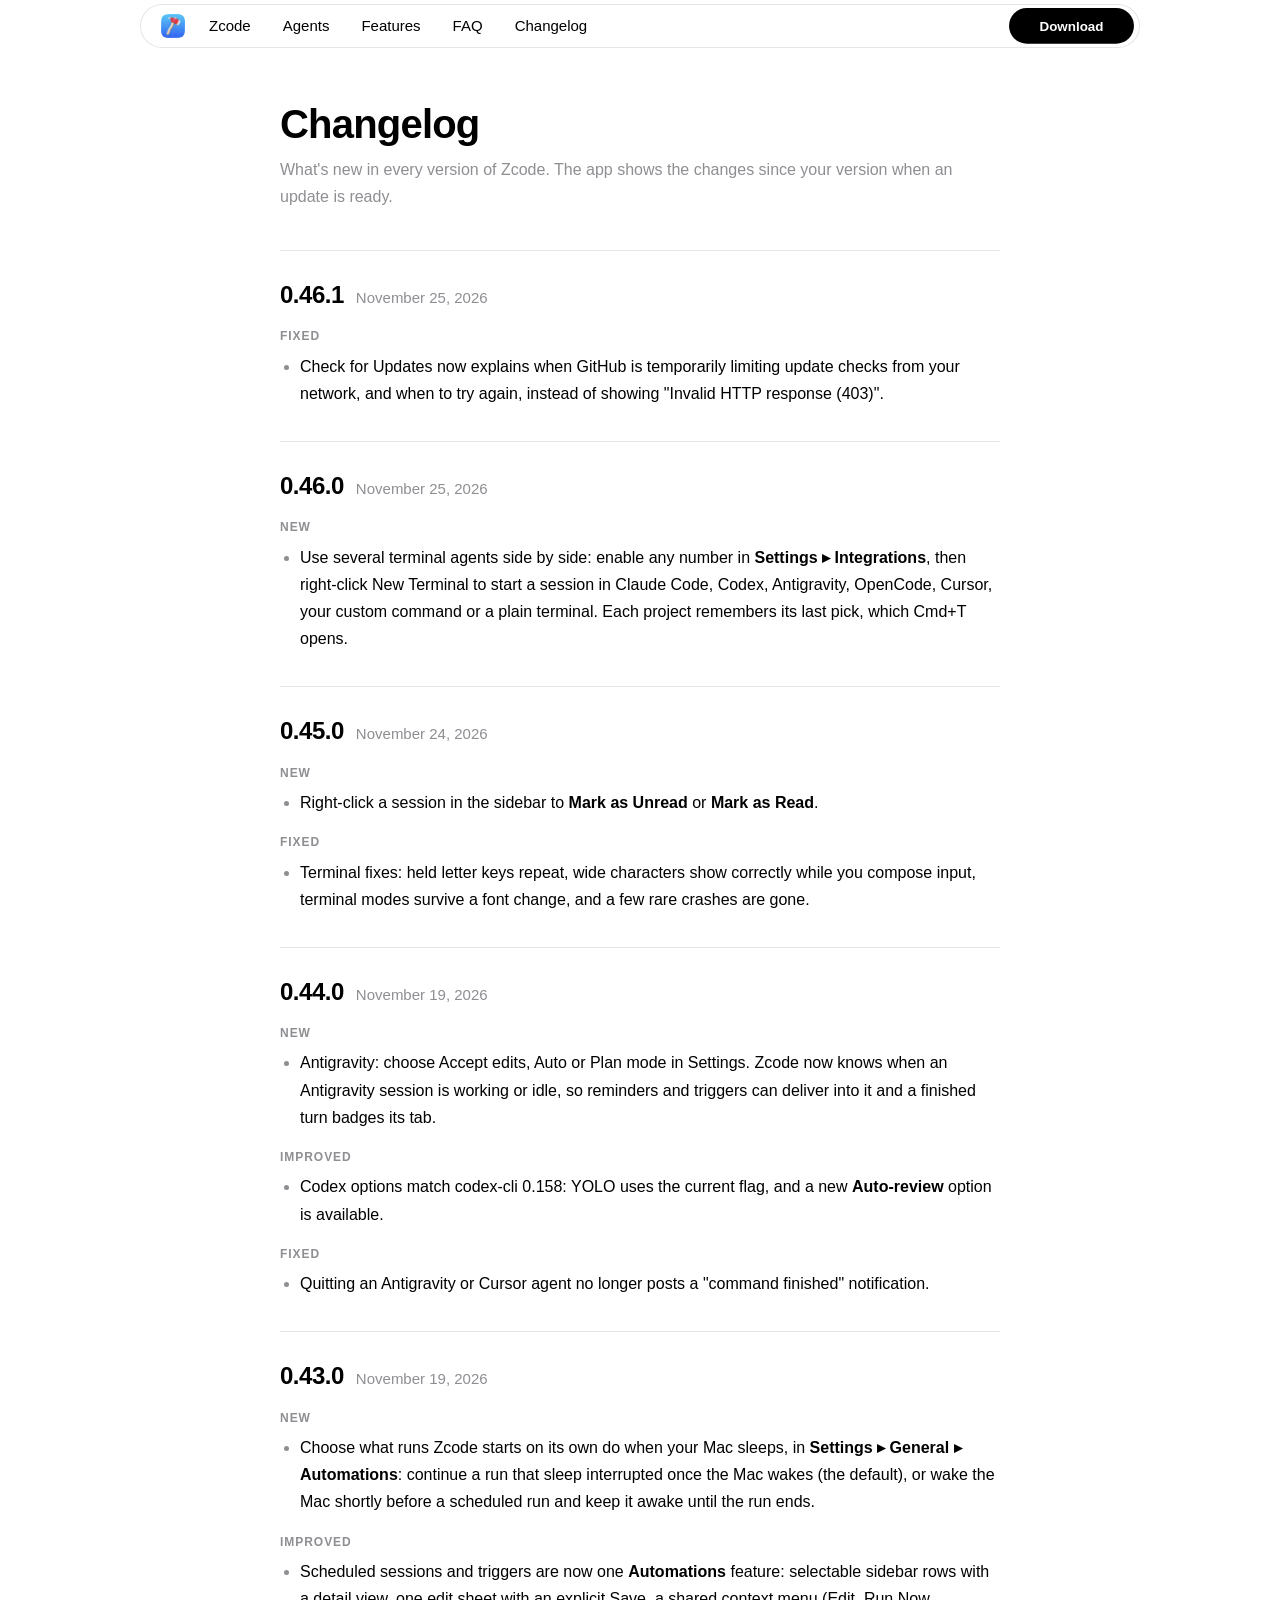
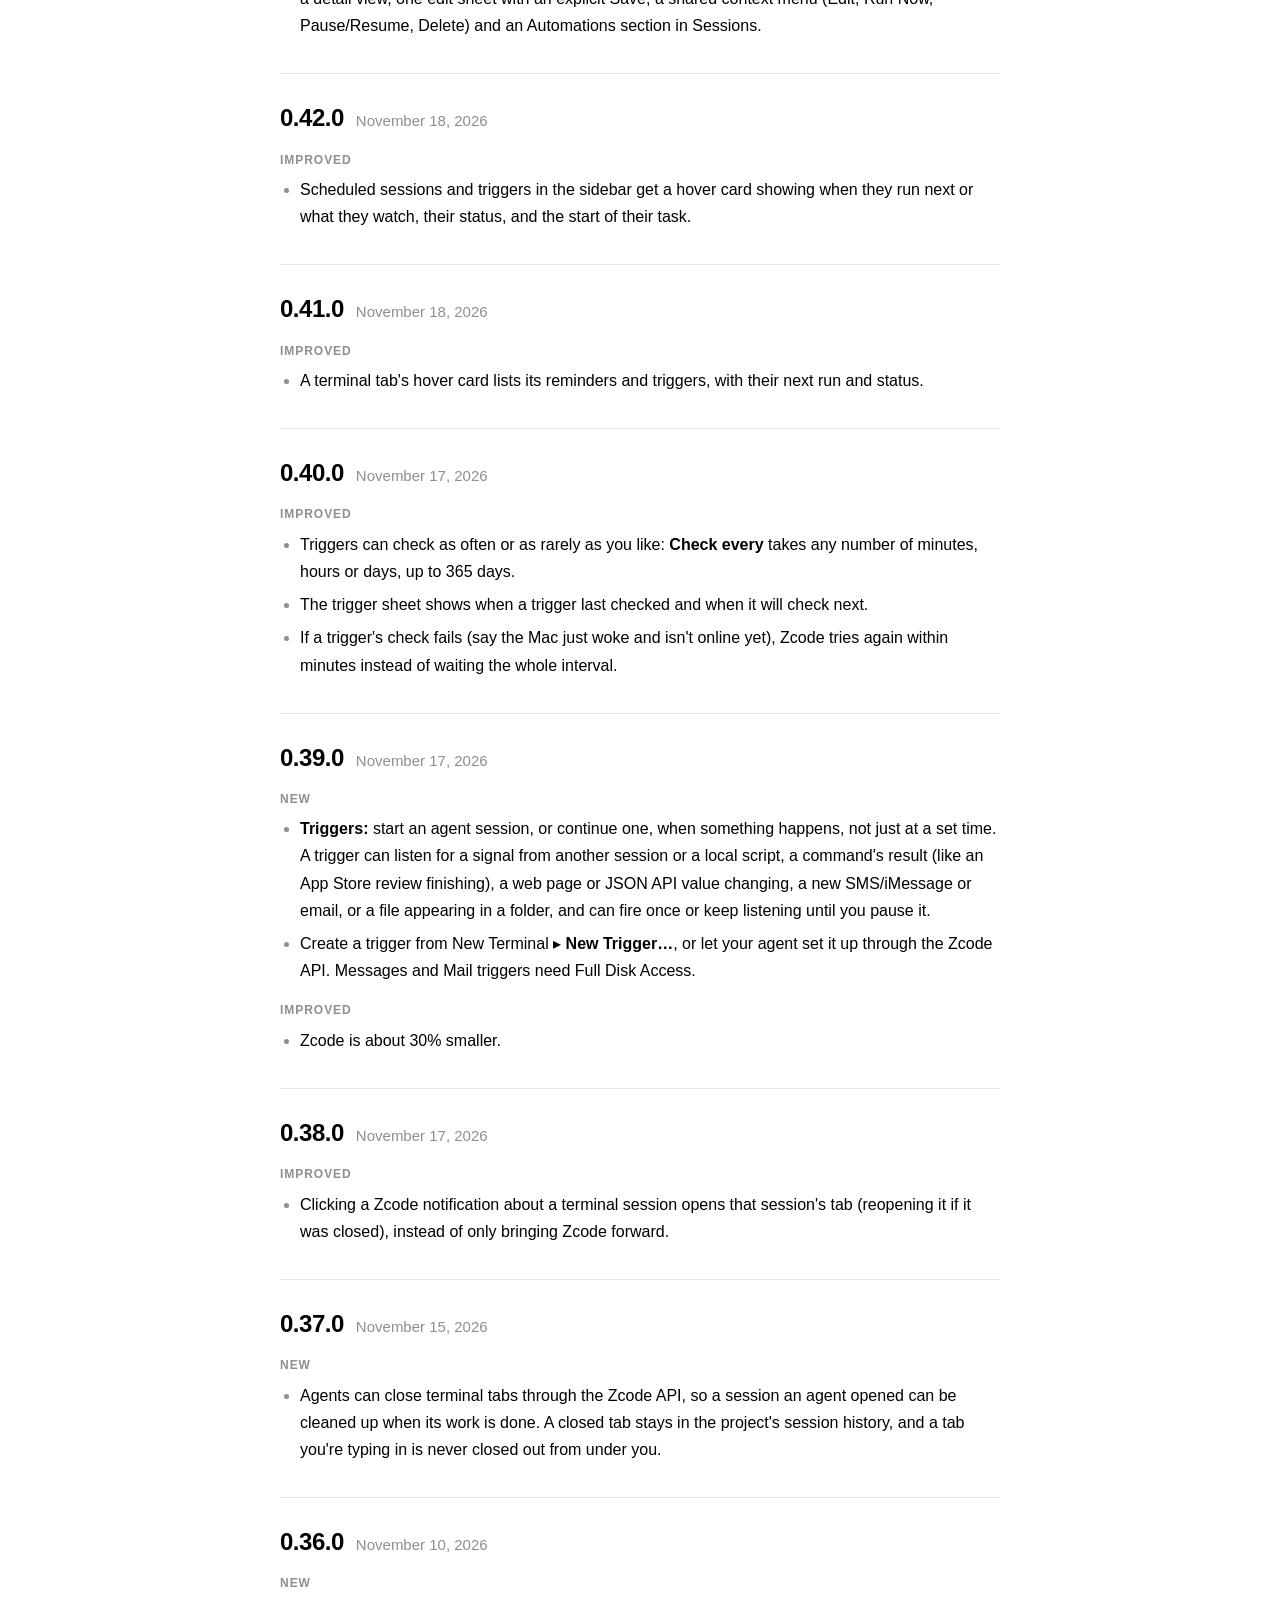
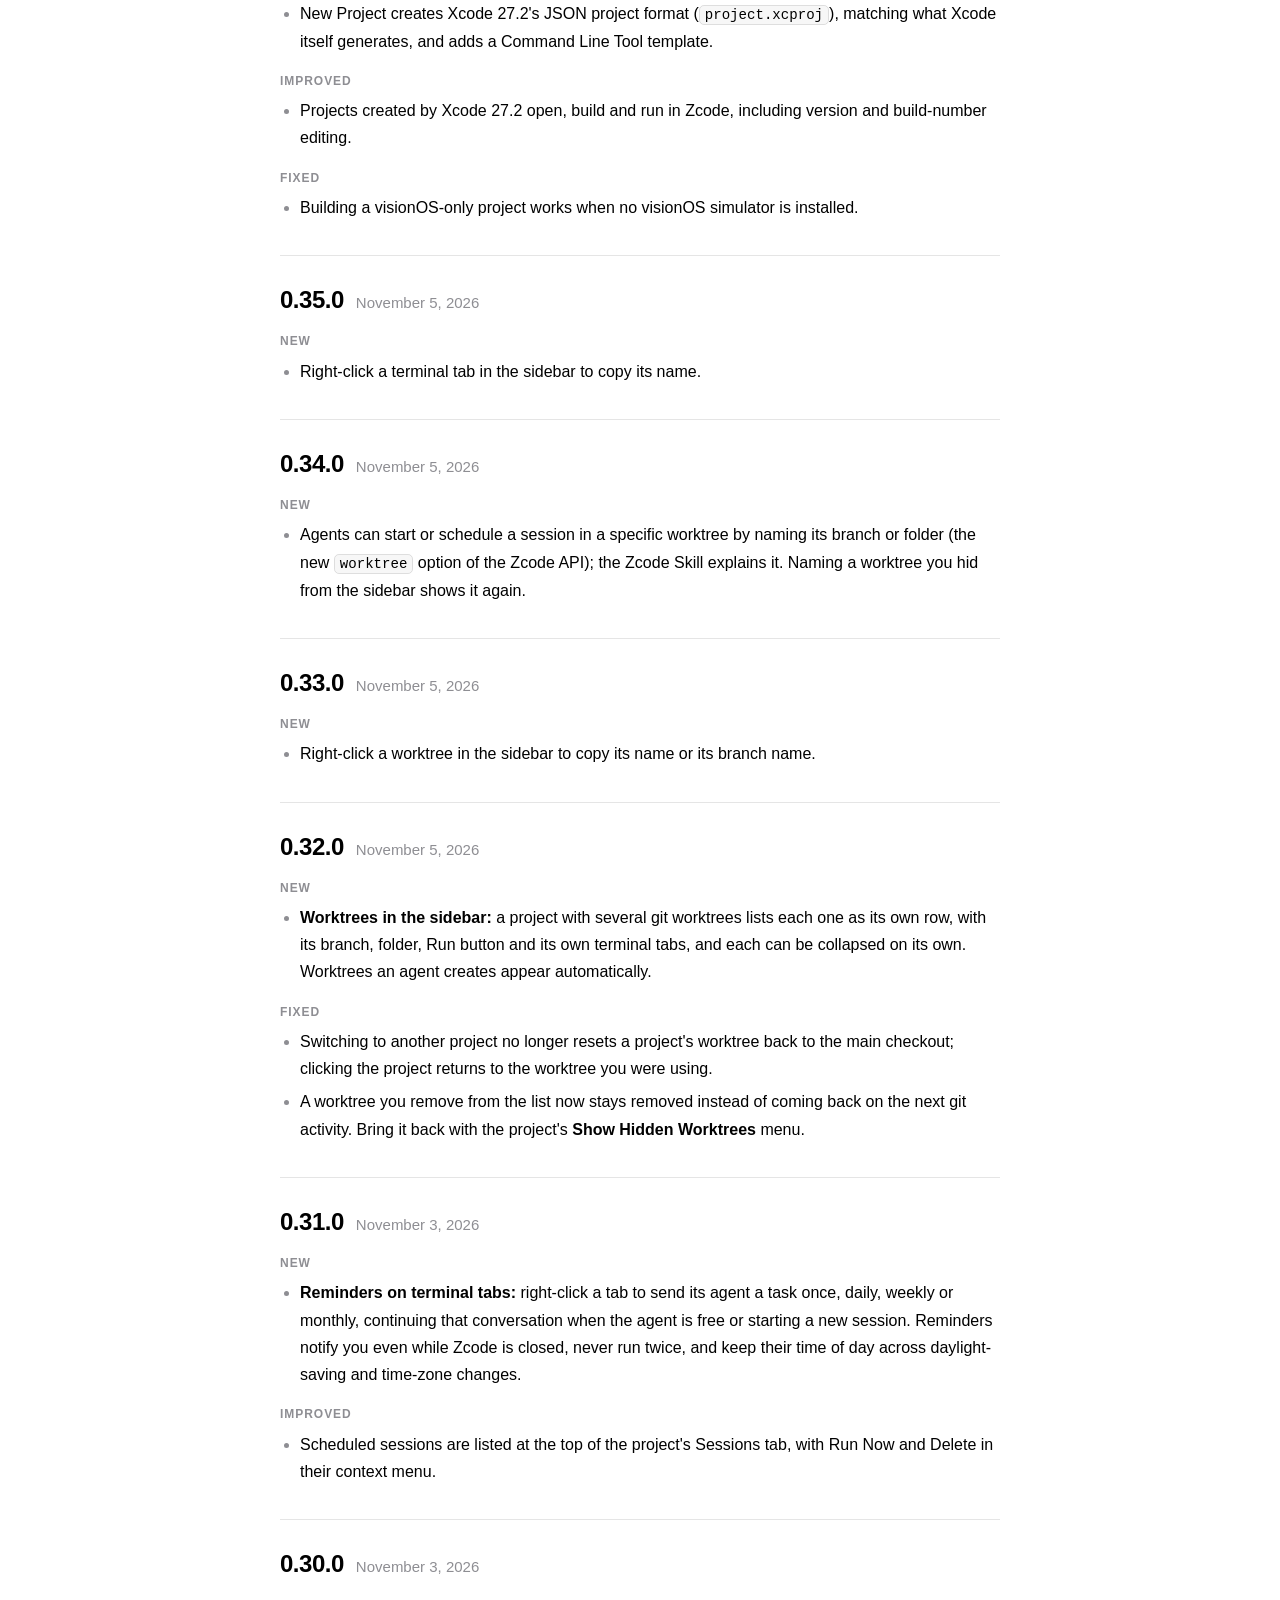
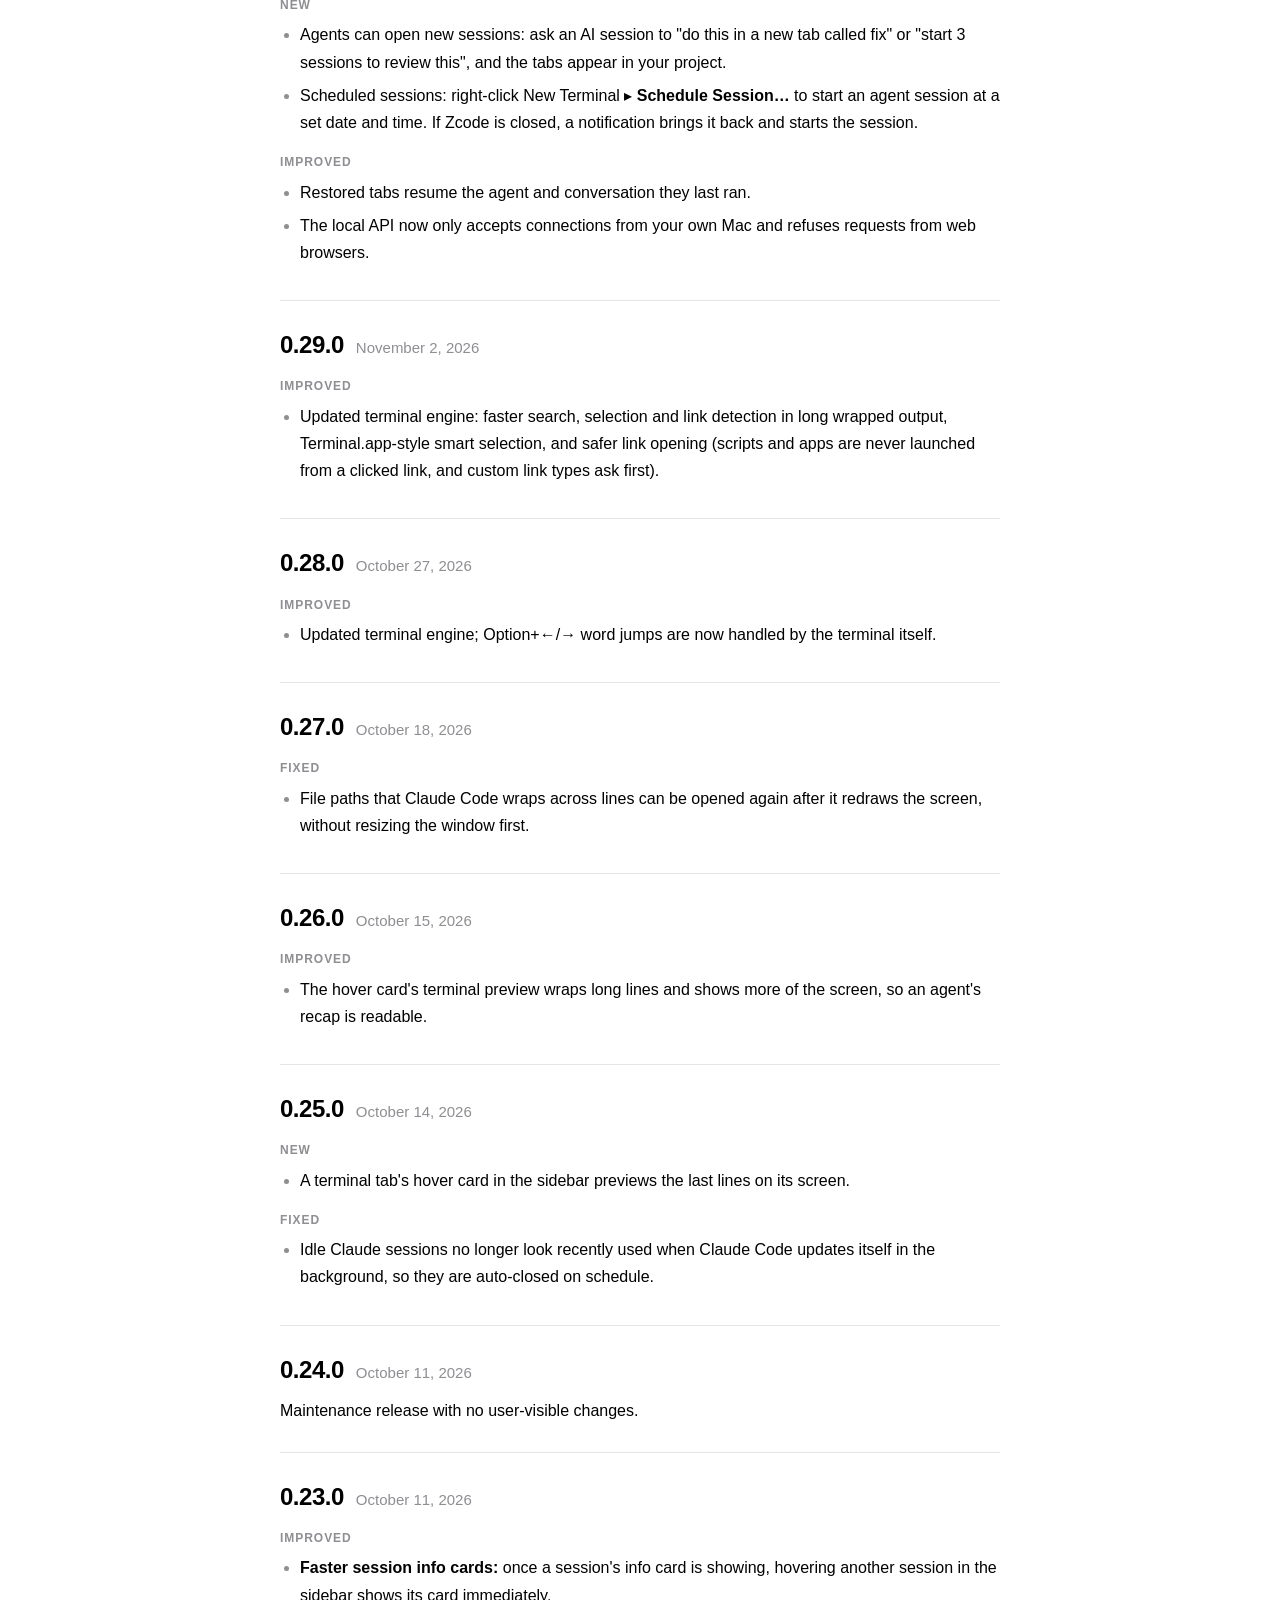
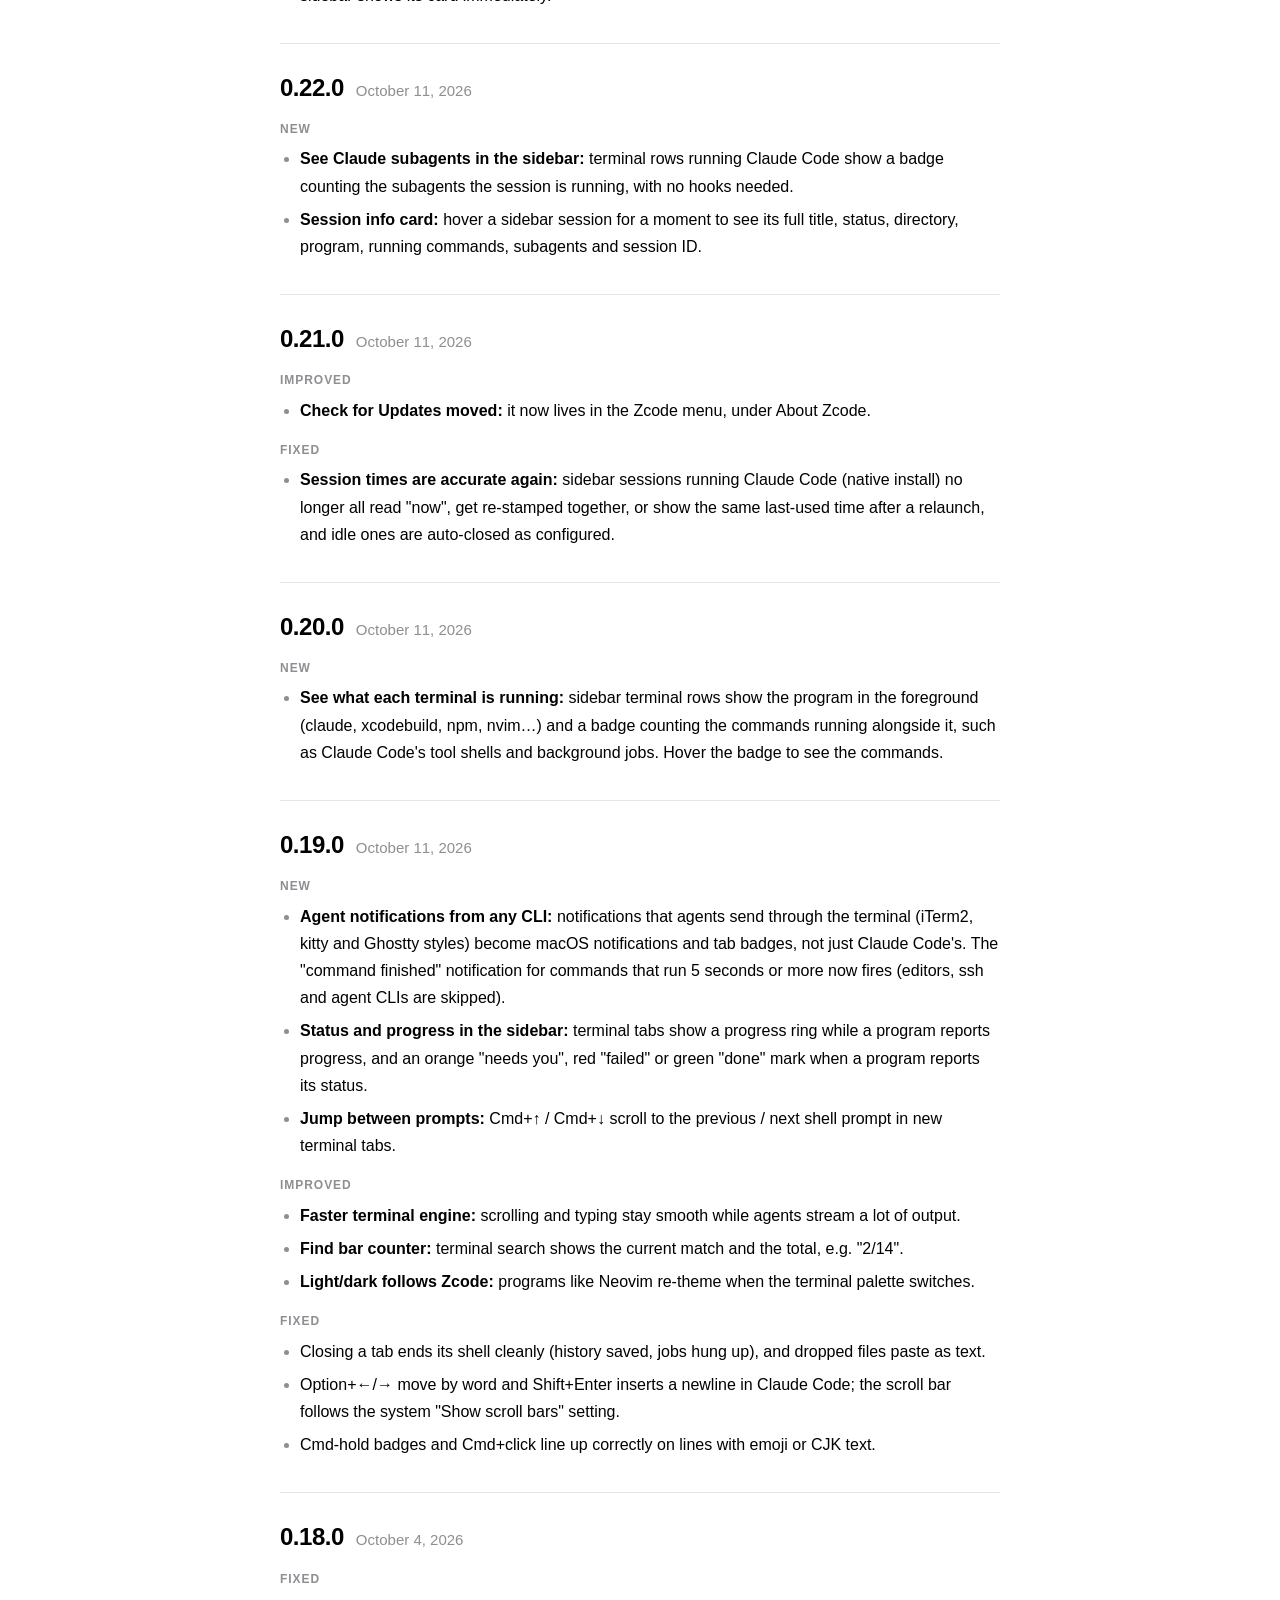
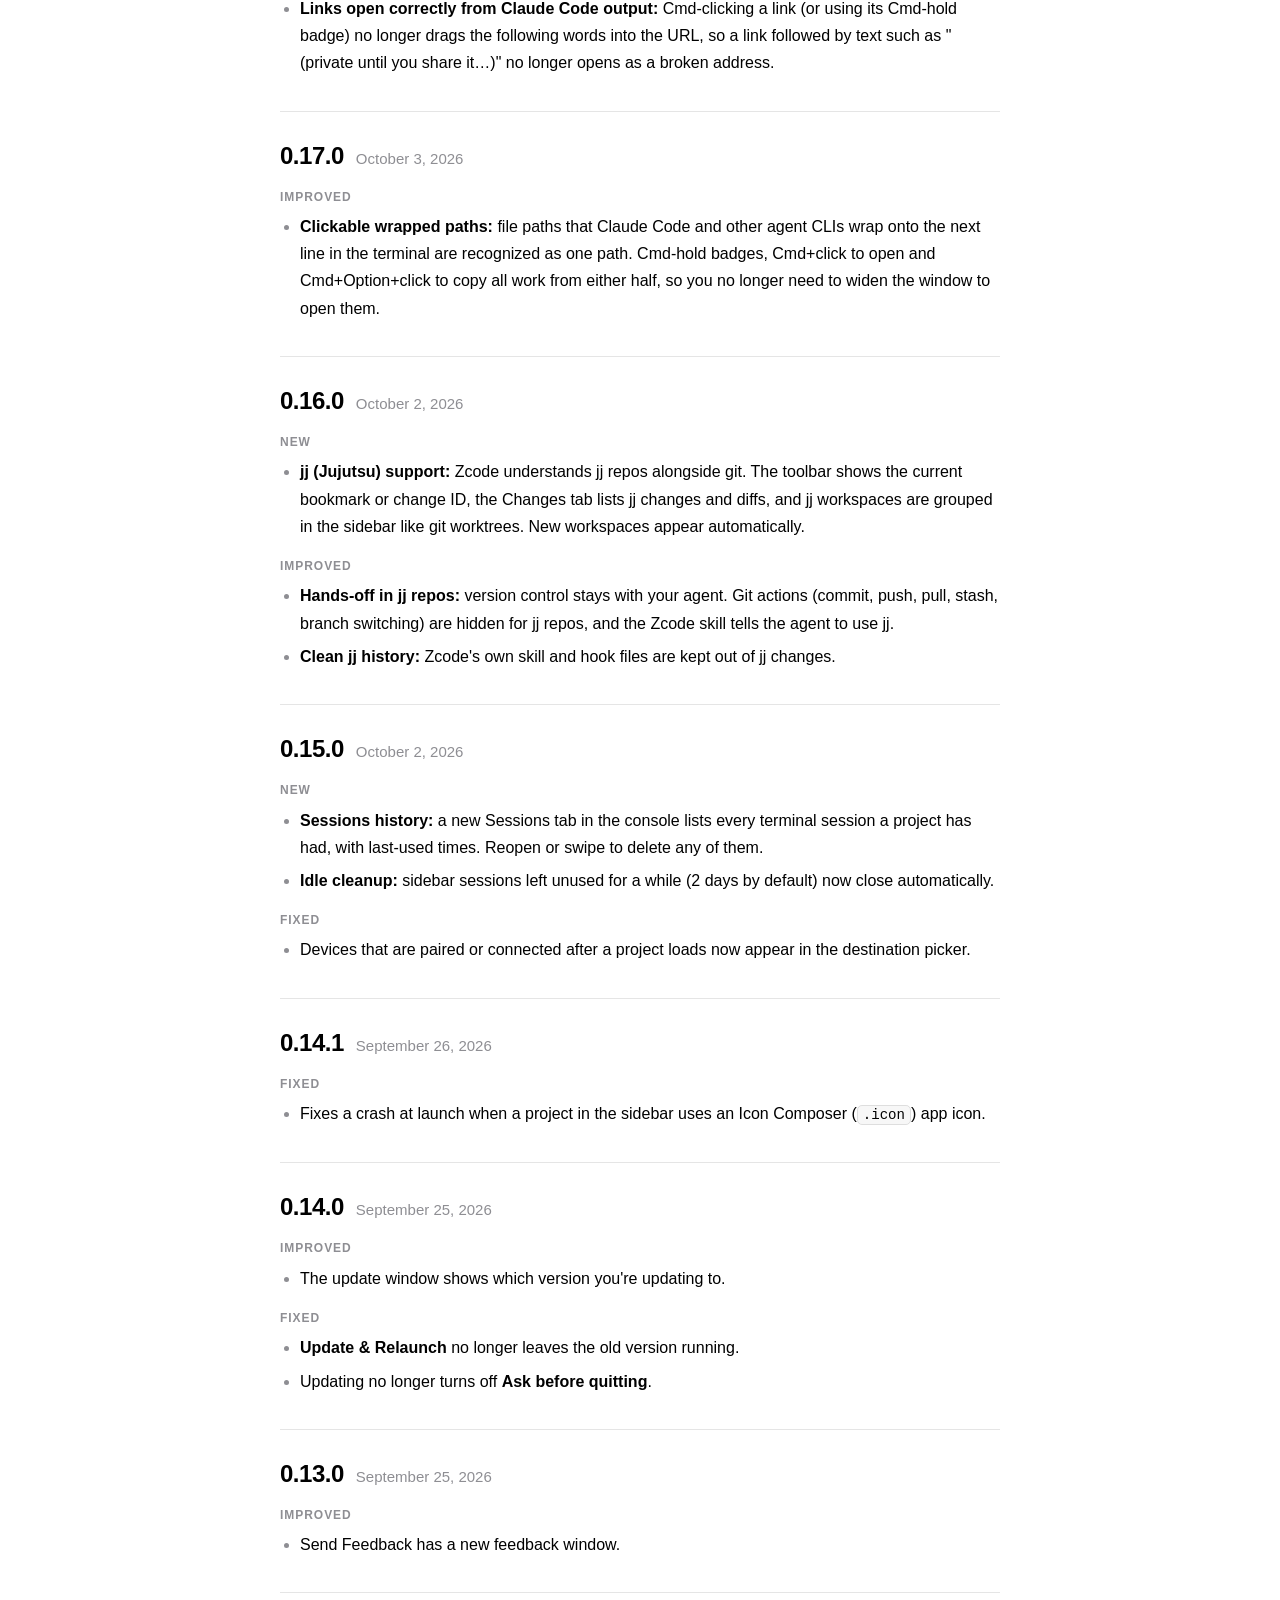
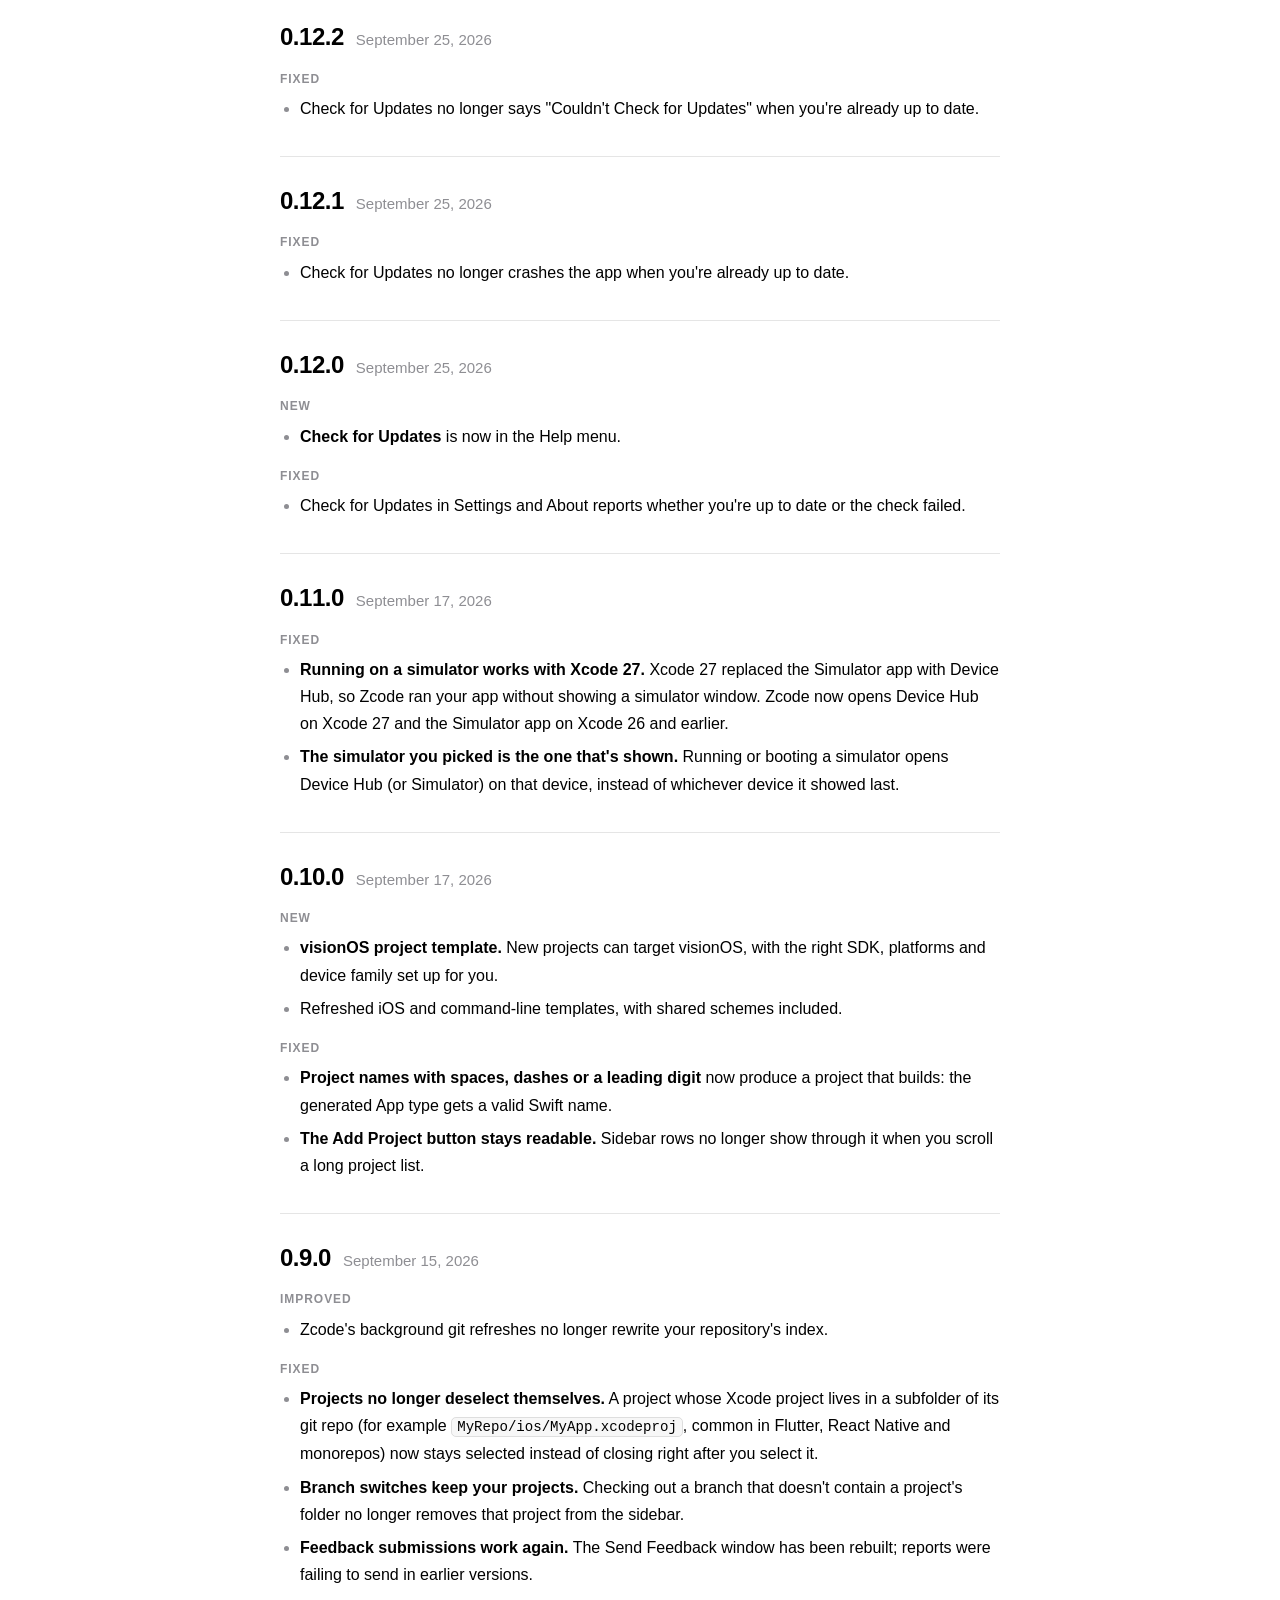
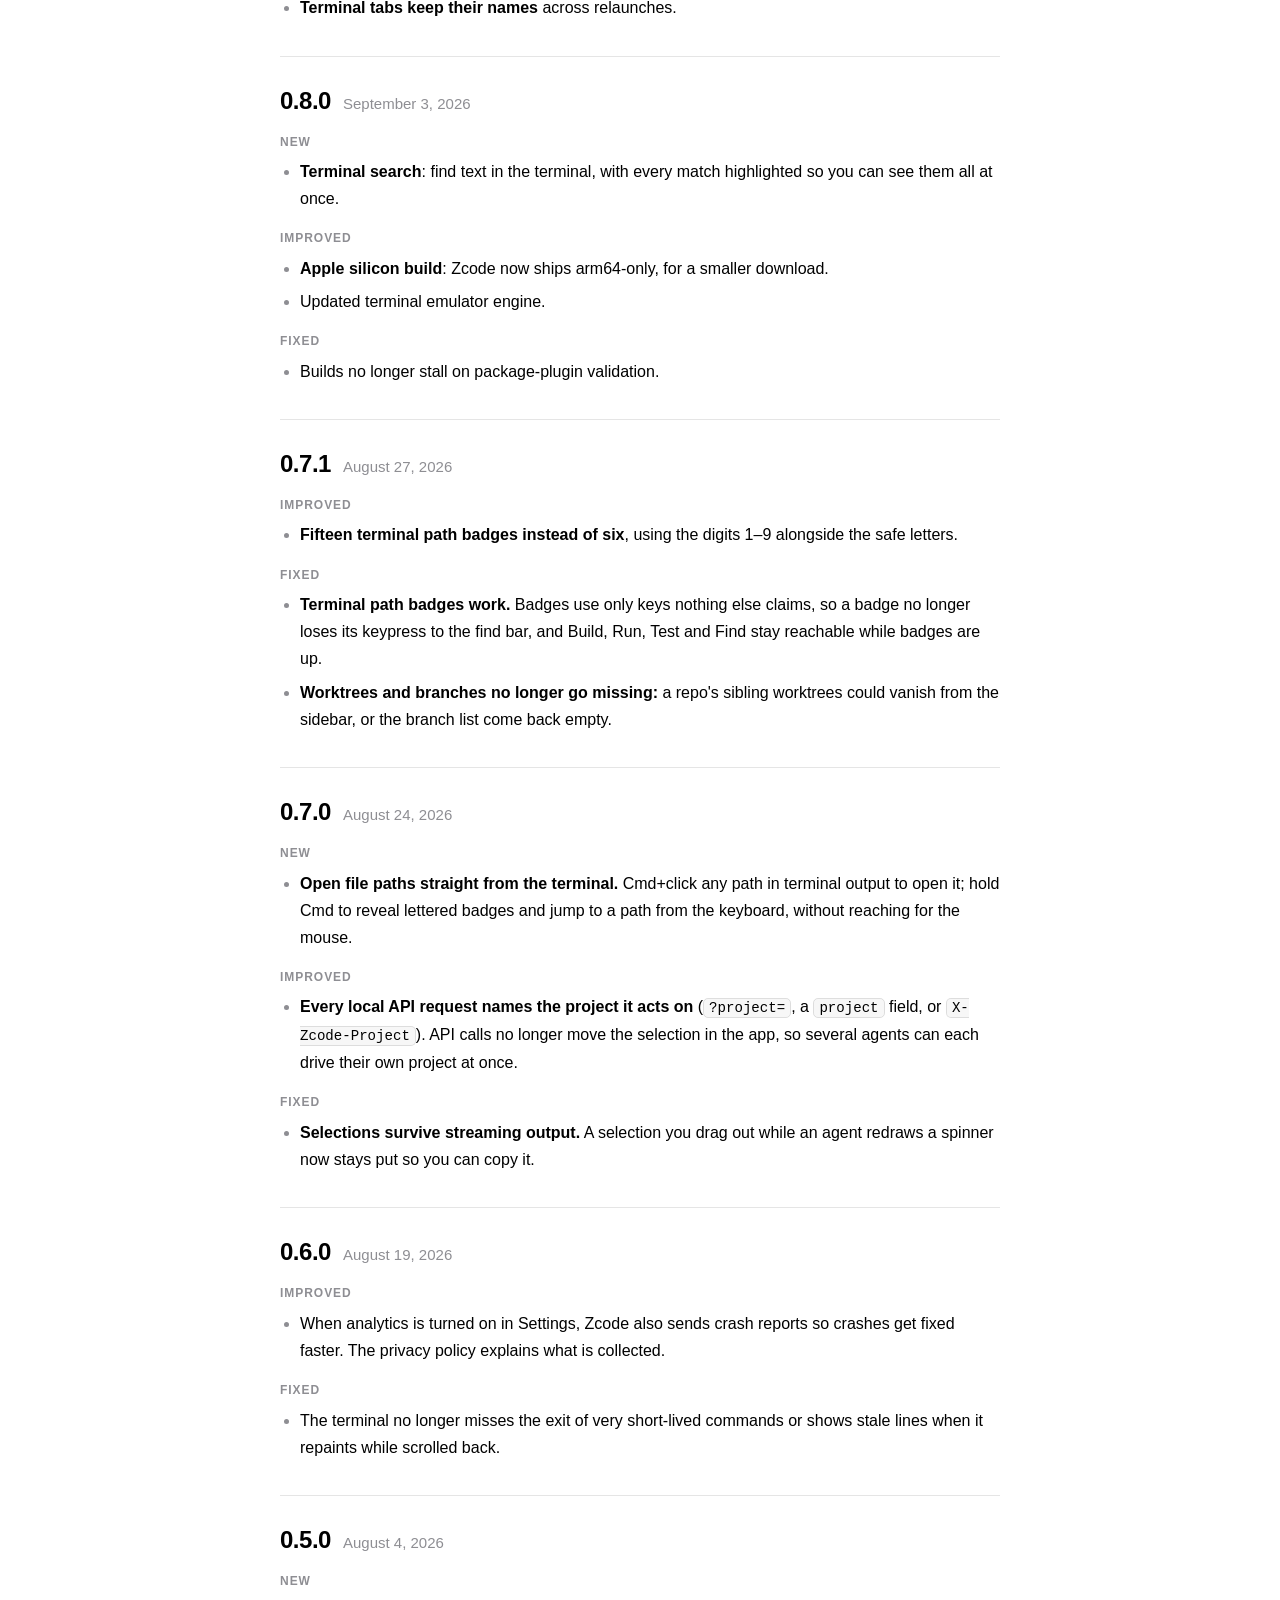
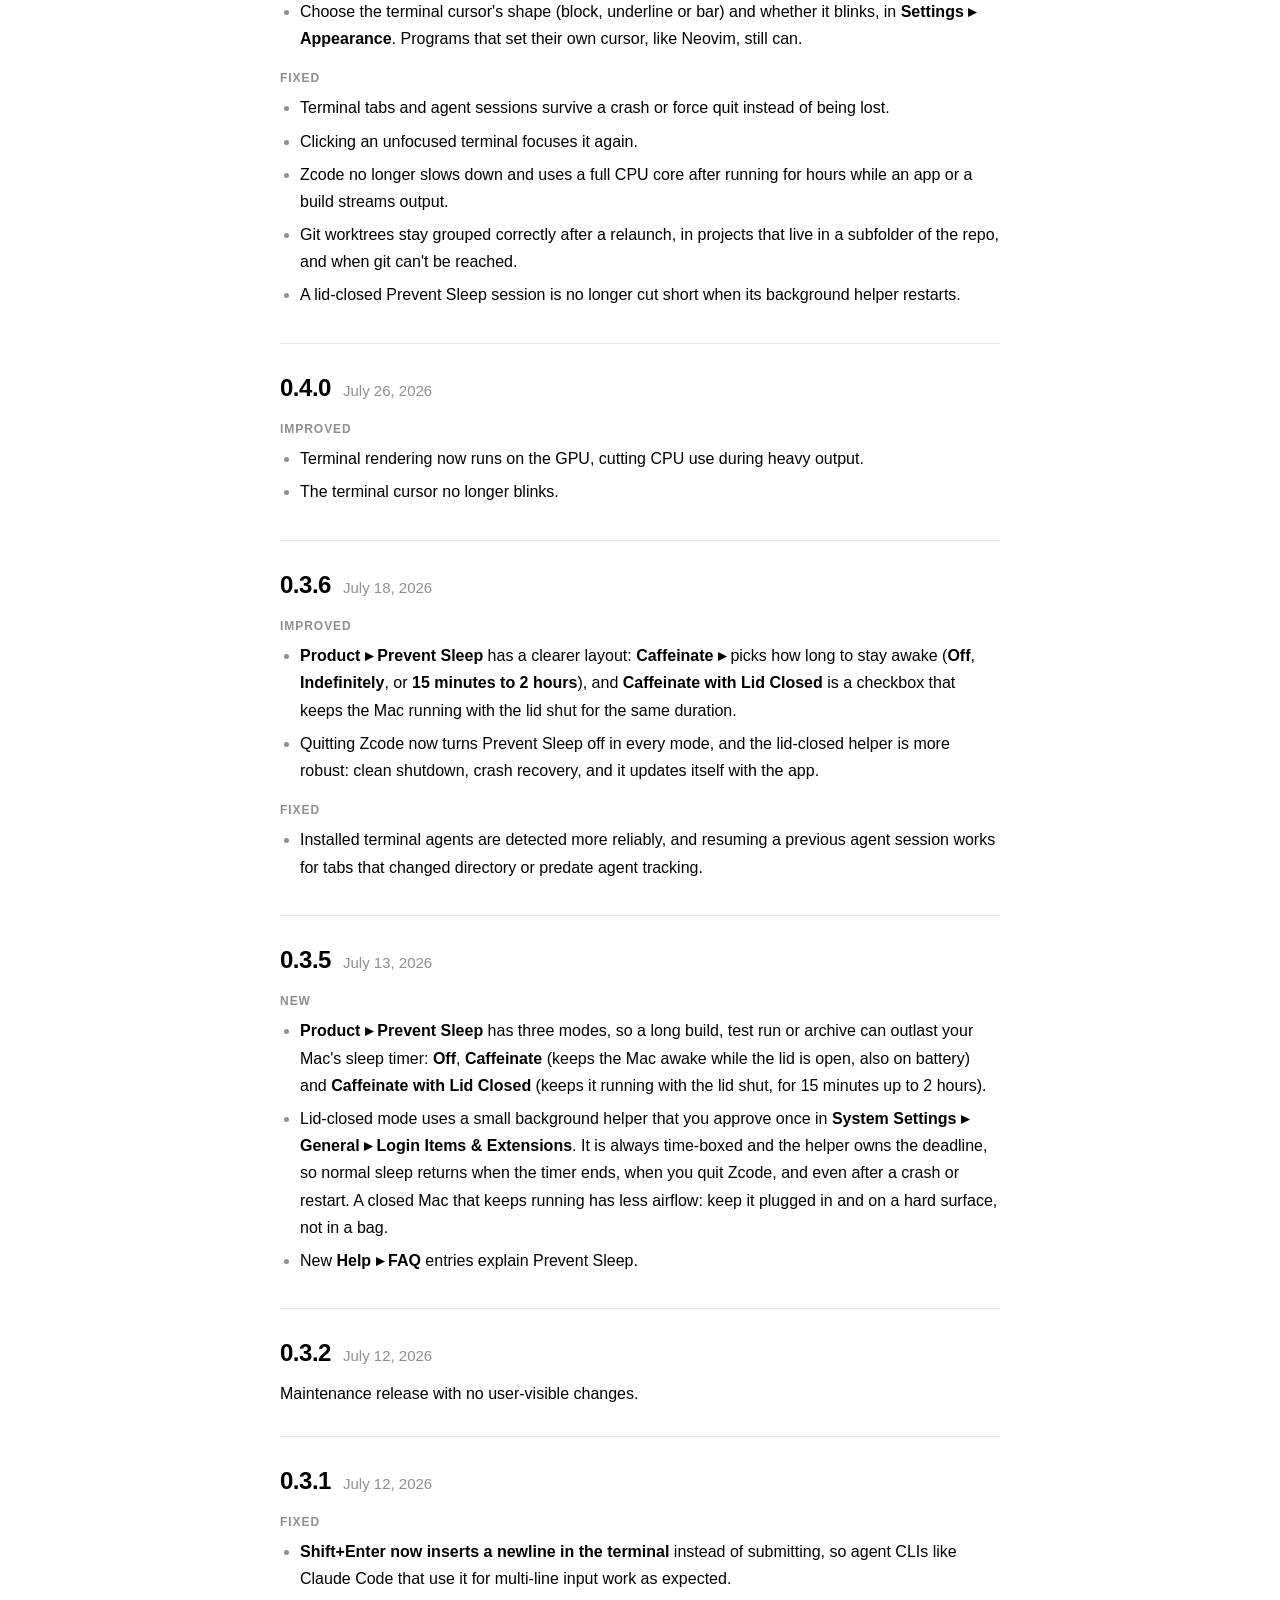
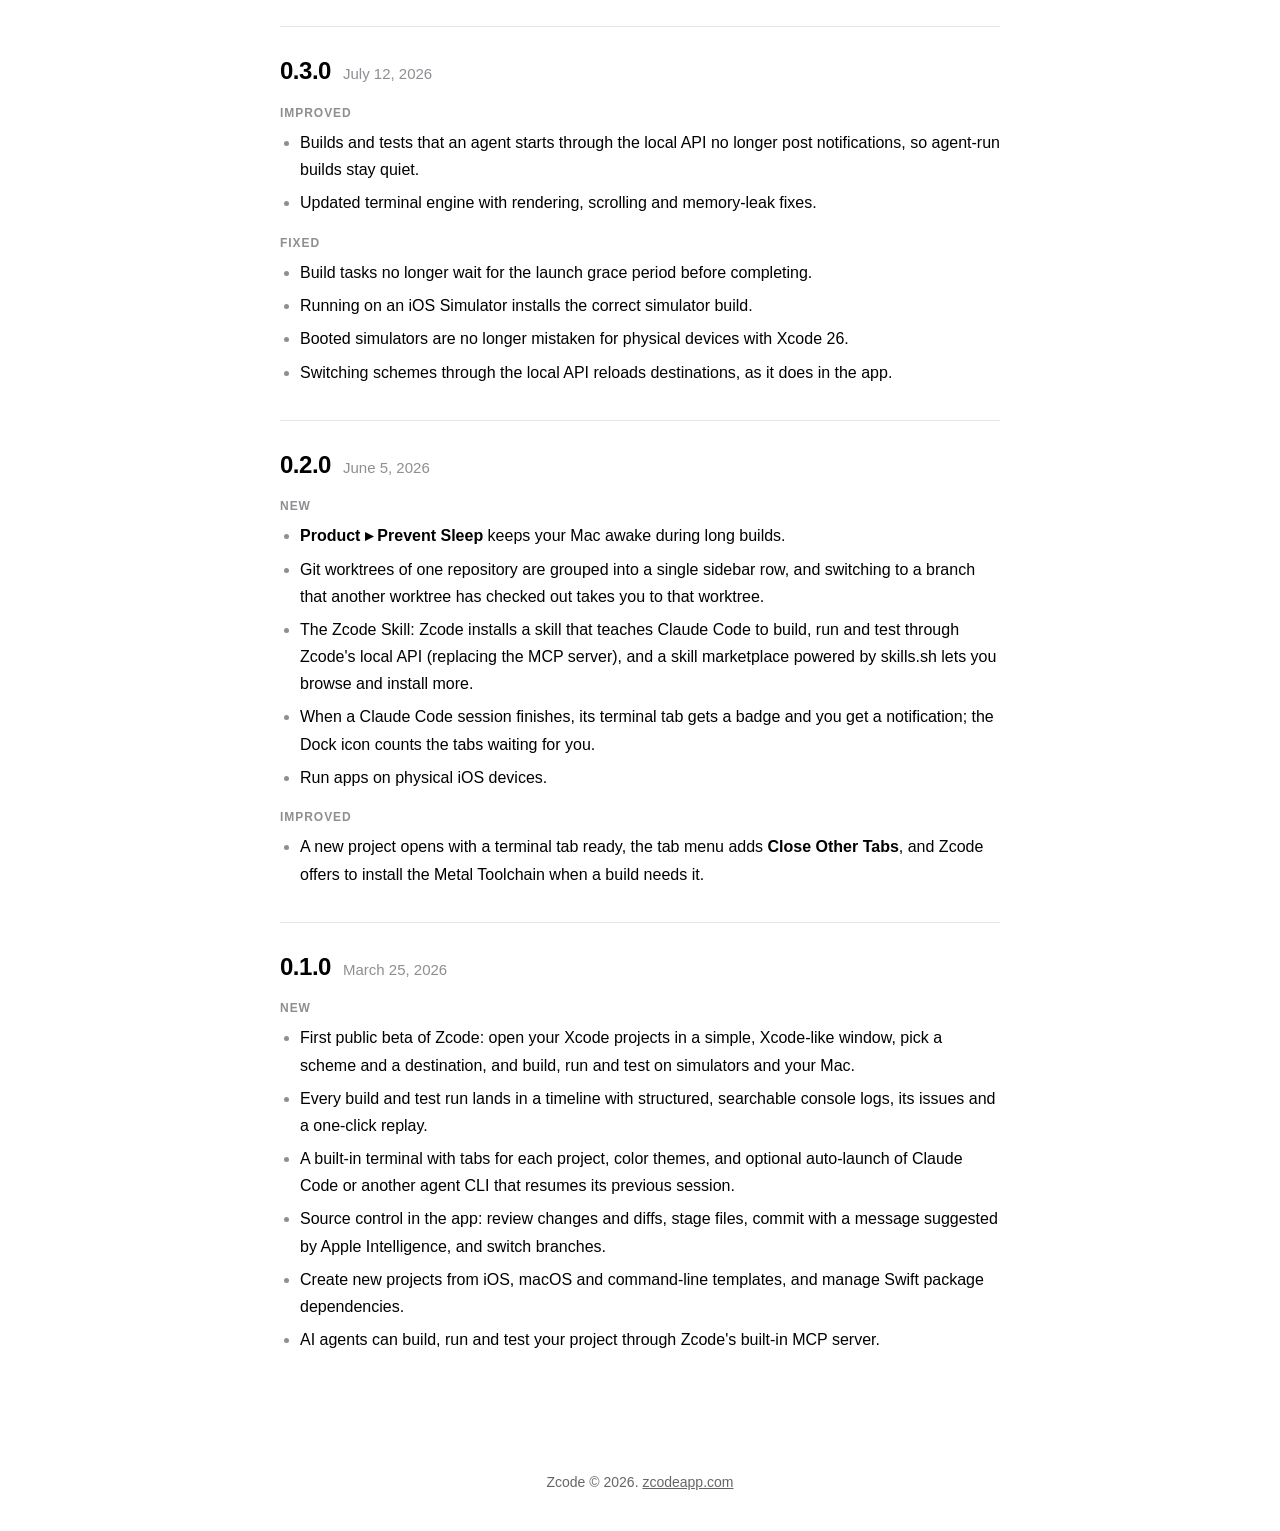
==== changelog.html @ 5427e803 "Changelog: fix backfilled entries" ====
<!DOCTYPE html>
<html lang="en">
<head>
    <meta charset="UTF-8">
    <meta name="viewport" content="width=device-width, initial-scale=1.0">
    <title>Changelog - Zcode</title>
    <meta name="description" content="What's new in every version of Zcode, the Mac app for building native iPhone, iPad and Mac apps with AI agents.">
    <link rel="canonical" href="https://zcodeapp.com/changelog.html">

    <!-- Favicon -->
    <link rel="icon" type="image/png" href="/favicon-96x96.png" sizes="96x96" />
    <link rel="icon" type="image/svg+xml" href="/favicon.svg" />
    <link rel="shortcut icon" href="/favicon.ico" />
    <link rel="apple-touch-icon" sizes="180x180" href="/apple-touch-icon.png" />
    <link rel="manifest" href="/site.webmanifest" />

    <link rel="stylesheet" href="styles.css">
    <script>
        try {
            var theme = localStorage.getItem('theme');
            if (theme === 'light') document.documentElement.classList.add('light-theme');
            else if (theme === 'dark') document.documentElement.classList.add('dark-theme');
        } catch (e) {}
    </script>
    <style>
        .changelog { max-width: 760px; margin: 0 auto; padding: 48px 20px 24px; }
        .changelog a { color: inherit; text-decoration: underline; text-underline-offset: 2px; }
        .changelog a:hover { opacity: 0.6; }
        .changelog .changelog-back { display: none; margin-bottom: 16px; font-size: 15px; }
        .navbar a.navbar-logo { text-decoration: none; }
        .changelog h1 { font-size: 40px; line-height: 1.2; margin-bottom: 8px; }
        .changelog .changelog-intro { color: var(--secondary-color); margin-bottom: 40px; }
        .changelog section { padding: 28px 0; border-top: 1px solid var(--border-color); scroll-margin-top: 80px; }
        .changelog h2 { display: flex; flex-wrap: wrap; align-items: baseline; gap: 4px 12px; font-size: 24px; line-height: 1.3; margin-bottom: 4px; }
        .changelog h2 a { text-decoration: none; }
        .changelog time { font-size: 15px; font-weight: 400; letter-spacing: 0; color: var(--secondary-color); }
        .changelog h3 { margin: 16px 0 4px; font-size: 12px; font-weight: 600; letter-spacing: 0.08em; text-transform: uppercase; color: var(--secondary-color); }
        .changelog ul { padding-left: 20px; }
        .changelog li { margin: 6px 0; overflow-wrap: anywhere; }
        .changelog li::marker { color: var(--secondary-color); }
        .changelog section p { margin: 12px 0 0; }
        .changelog code { font-family: ui-monospace, SFMono-Regular, Menlo, monospace; font-size: 0.88em; padding: 1px 5px; border-radius: 5px; background: var(--card-bg); border: 1px solid var(--border-color); }
        .changelog-footer a { color: inherit; }
        @media (max-width: 480px) {
            .changelog { padding: 24px 16px 16px; }
            .changelog .changelog-back { display: block; }
            .changelog h1 { font-size: 32px; }
            .changelog h2 { font-size: 21px; }
        }
    </style>
</head>
<body>

    <nav class="navbar visible">
        <div class="container navbar-content">
            <div class="navbar-left">
                <img src="Assets/icon-light.png" alt="Zcode" class="navbar-icon">
                <a href="index.html" class="navbar-logo">Zcode</a>
            </div>
            <div class="navbar-center">
                <a href="index.html#ai" class="navbar-link">Agents</a>
                <a href="index.html#projects-card" class="navbar-link">Features</a>
                <a href="index.html#faq" class="navbar-link">FAQ</a>
                <a href="changelog.html" class="navbar-link" aria-current="page">Changelog</a>
            </div>
            <a href="index.html" class="navbar-download">
                <svg viewBox="0 0 140 40" xmlns="http://www.w3.org/2000/svg" role="img" aria-label="Download">
                    <rect width="140" height="40" rx="20" fill="var(--primary-color)"/>
                    <text x="70" y="22" font-family="-apple-system, BlinkMacSystemFont, sans-serif" font-size="15" font-weight="600" fill="var(--bg-color)" text-anchor="middle" dominant-baseline="middle">Download</text>
                </svg>
            </a>
        </div>
    </nav>

    <main class="changelog">
        <p class="changelog-back"><a href="index.html">&larr; Zcode</a></p>
        <h1>Changelog</h1>
        <p class="changelog-intro">What's new in every version of Zcode. The app shows the changes since your version when an update is ready.</p>
<section id="v0.46.1">
<h2><a href="#v0.46.1">0.46.1</a> <time datetime="2026-11-25">November 25, 2026</time></h2>
<h3 class="kind-fixed">Fixed</h3>
<ul>
<li>Check for Updates now explains when GitHub is temporarily limiting update checks from your network, and when to try again, instead of showing &quot;Invalid HTTP response (403)&quot;.</li>
</ul>
</section>
<section id="v0.46.0">
<h2><a href="#v0.46.0">0.46.0</a> <time datetime="2026-11-25">November 25, 2026</time></h2>
<h3 class="kind-new">New</h3>
<ul>
<li>Use several terminal agents side by side: enable any number in <strong>Settings ▸ Integrations</strong>, then right-click New Terminal to start a session in Claude Code, Codex, Antigravity, OpenCode, Cursor, your custom command or a plain terminal. Each project remembers its last pick, which Cmd+T opens.</li>
</ul>
</section>
<section id="v0.45.0">
<h2><a href="#v0.45.0">0.45.0</a> <time datetime="2026-11-24">November 24, 2026</time></h2>
<h3 class="kind-new">New</h3>
<ul>
<li>Right-click a session in the sidebar to <strong>Mark as Unread</strong> or <strong>Mark as Read</strong>.</li>
</ul>
<h3 class="kind-fixed">Fixed</h3>
<ul>
<li>Terminal fixes: held letter keys repeat, wide characters show correctly while you compose input, terminal modes survive a font change, and a few rare crashes are gone.</li>
</ul>
</section>
<section id="v0.44.0">
<h2><a href="#v0.44.0">0.44.0</a> <time datetime="2026-11-19">November 19, 2026</time></h2>
<h3 class="kind-new">New</h3>
<ul>
<li>Antigravity: choose Accept edits, Auto or Plan mode in Settings. Zcode now knows when an Antigravity session is working or idle, so reminders and triggers can deliver into it and a finished turn badges its tab.</li>
</ul>
<h3 class="kind-improved">Improved</h3>
<ul>
<li>Codex options match codex-cli 0.158: YOLO uses the current flag, and a new <strong>Auto-review</strong> option is available.</li>
</ul>
<h3 class="kind-fixed">Fixed</h3>
<ul>
<li>Quitting an Antigravity or Cursor agent no longer posts a &quot;command finished&quot; notification.</li>
</ul>
</section>
<section id="v0.43.0">
<h2><a href="#v0.43.0">0.43.0</a> <time datetime="2026-11-19">November 19, 2026</time></h2>
<h3 class="kind-new">New</h3>
<ul>
<li>Choose what runs Zcode starts on its own do when your Mac sleeps, in <strong>Settings ▸ General ▸ Automations</strong>: continue a run that sleep interrupted once the Mac wakes (the default), or wake the Mac shortly before a scheduled run and keep it awake until the run ends.</li>
</ul>
<h3 class="kind-improved">Improved</h3>
<ul>
<li>Scheduled sessions and triggers are now one <strong>Automations</strong> feature: selectable sidebar rows with a detail view, one edit sheet with an explicit Save, a shared context menu (Edit, Run Now, Pause/Resume, Delete) and an Automations section in Sessions.</li>
</ul>
</section>
<section id="v0.42.0">
<h2><a href="#v0.42.0">0.42.0</a> <time datetime="2026-11-18">November 18, 2026</time></h2>
<h3 class="kind-improved">Improved</h3>
<ul>
<li>Scheduled sessions and triggers in the sidebar get a hover card showing when they run next or what they watch, their status, and the start of their task.</li>
</ul>
</section>
<section id="v0.41.0">
<h2><a href="#v0.41.0">0.41.0</a> <time datetime="2026-11-18">November 18, 2026</time></h2>
<h3 class="kind-improved">Improved</h3>
<ul>
<li>A terminal tab&#x27;s hover card lists its reminders and triggers, with their next run and status.</li>
</ul>
</section>
<section id="v0.40.0">
<h2><a href="#v0.40.0">0.40.0</a> <time datetime="2026-11-17">November 17, 2026</time></h2>
<h3 class="kind-improved">Improved</h3>
<ul>
<li>Triggers can check as often or as rarely as you like: <strong>Check every</strong> takes any number of minutes, hours or days, up to 365 days.</li>
<li>The trigger sheet shows when a trigger last checked and when it will check next.</li>
<li>If a trigger&#x27;s check fails (say the Mac just woke and isn&#x27;t online yet), Zcode tries again within minutes instead of waiting the whole interval.</li>
</ul>
</section>
<section id="v0.39.0">
<h2><a href="#v0.39.0">0.39.0</a> <time datetime="2026-11-17">November 17, 2026</time></h2>
<h3 class="kind-new">New</h3>
<ul>
<li><strong>Triggers:</strong> start an agent session, or continue one, when something happens, not just at a set time. A trigger can listen for a signal from another session or a local script, a command&#x27;s result (like an App Store review finishing), a web page or JSON API value changing, a new SMS/iMessage or email, or a file appearing in a folder, and can fire once or keep listening until you pause it.</li>
<li>Create a trigger from New Terminal ▸ <strong>New Trigger…</strong>, or let your agent set it up through the Zcode API. Messages and Mail triggers need Full Disk Access.</li>
</ul>
<h3 class="kind-improved">Improved</h3>
<ul>
<li>Zcode is about 30% smaller.</li>
</ul>
</section>
<section id="v0.38.0">
<h2><a href="#v0.38.0">0.38.0</a> <time datetime="2026-11-17">November 17, 2026</time></h2>
<h3 class="kind-improved">Improved</h3>
<ul>
<li>Clicking a Zcode notification about a terminal session opens that session&#x27;s tab (reopening it if it was closed), instead of only bringing Zcode forward.</li>
</ul>
</section>
<section id="v0.37.0">
<h2><a href="#v0.37.0">0.37.0</a> <time datetime="2026-11-15">November 15, 2026</time></h2>
<h3 class="kind-new">New</h3>
<ul>
<li>Agents can close terminal tabs through the Zcode API, so a session an agent opened can be cleaned up when its work is done. A closed tab stays in the project&#x27;s session history, and a tab you&#x27;re typing in is never closed out from under you.</li>
</ul>
</section>
<section id="v0.36.0">
<h2><a href="#v0.36.0">0.36.0</a> <time datetime="2026-11-10">November 10, 2026</time></h2>
<h3 class="kind-new">New</h3>
<ul>
<li>New Project creates Xcode 27.2&#x27;s JSON project format (<code>project.xcproj</code>), matching what Xcode itself generates, and adds a Command Line Tool template.</li>
</ul>
<h3 class="kind-improved">Improved</h3>
<ul>
<li>Projects created by Xcode 27.2 open, build and run in Zcode, including version and build-number editing.</li>
</ul>
<h3 class="kind-fixed">Fixed</h3>
<ul>
<li>Building a visionOS-only project works when no visionOS simulator is installed.</li>
</ul>
</section>
<section id="v0.35.0">
<h2><a href="#v0.35.0">0.35.0</a> <time datetime="2026-11-05">November 5, 2026</time></h2>
<h3 class="kind-new">New</h3>
<ul>
<li>Right-click a terminal tab in the sidebar to copy its name.</li>
</ul>
</section>
<section id="v0.34.0">
<h2><a href="#v0.34.0">0.34.0</a> <time datetime="2026-11-05">November 5, 2026</time></h2>
<h3 class="kind-new">New</h3>
<ul>
<li>Agents can start or schedule a session in a specific worktree by naming its branch or folder (the new <code>worktree</code> option of the Zcode API); the Zcode Skill explains it. Naming a worktree you hid from the sidebar shows it again.</li>
</ul>
</section>
<section id="v0.33.0">
<h2><a href="#v0.33.0">0.33.0</a> <time datetime="2026-11-05">November 5, 2026</time></h2>
<h3 class="kind-new">New</h3>
<ul>
<li>Right-click a worktree in the sidebar to copy its name or its branch name.</li>
</ul>
</section>
<section id="v0.32.0">
<h2><a href="#v0.32.0">0.32.0</a> <time datetime="2026-11-05">November 5, 2026</time></h2>
<h3 class="kind-new">New</h3>
<ul>
<li><strong>Worktrees in the sidebar:</strong> a project with several git worktrees lists each one as its own row, with its branch, folder, Run button and its own terminal tabs, and each can be collapsed on its own. Worktrees an agent creates appear automatically.</li>
</ul>
<h3 class="kind-fixed">Fixed</h3>
<ul>
<li>Switching to another project no longer resets a project&#x27;s worktree back to the main checkout; clicking the project returns to the worktree you were using.</li>
<li>A worktree you remove from the list now stays removed instead of coming back on the next git activity. Bring it back with the project&#x27;s <strong>Show Hidden Worktrees</strong> menu.</li>
</ul>
</section>
<section id="v0.31.0">
<h2><a href="#v0.31.0">0.31.0</a> <time datetime="2026-11-03">November 3, 2026</time></h2>
<h3 class="kind-new">New</h3>
<ul>
<li><strong>Reminders on terminal tabs:</strong> right-click a tab to send its agent a task once, daily, weekly or monthly, continuing that conversation when the agent is free or starting a new session. Reminders notify you even while Zcode is closed, never run twice, and keep their time of day across daylight-saving and time-zone changes.</li>
</ul>
<h3 class="kind-improved">Improved</h3>
<ul>
<li>Scheduled sessions are listed at the top of the project&#x27;s Sessions tab, with Run Now and Delete in their context menu.</li>
</ul>
</section>
<section id="v0.30.0">
<h2><a href="#v0.30.0">0.30.0</a> <time datetime="2026-11-03">November 3, 2026</time></h2>
<h3 class="kind-new">New</h3>
<ul>
<li>Agents can open new sessions: ask an AI session to &quot;do this in a new tab called fix&quot; or &quot;start 3 sessions to review this&quot;, and the tabs appear in your project.</li>
<li>Scheduled sessions: right-click New Terminal ▸ <strong>Schedule Session…</strong> to start an agent session at a set date and time. If Zcode is closed, a notification brings it back and starts the session.</li>
</ul>
<h3 class="kind-improved">Improved</h3>
<ul>
<li>Restored tabs resume the agent and conversation they last ran.</li>
<li>The local API now only accepts connections from your own Mac and refuses requests from web browsers.</li>
</ul>
</section>
<section id="v0.29.0">
<h2><a href="#v0.29.0">0.29.0</a> <time datetime="2026-11-02">November 2, 2026</time></h2>
<h3 class="kind-improved">Improved</h3>
<ul>
<li>Updated terminal engine: faster search, selection and link detection in long wrapped output, Terminal.app-style smart selection, and safer link opening (scripts and apps are never launched from a clicked link, and custom link types ask first).</li>
</ul>
</section>
<section id="v0.28.0">
<h2><a href="#v0.28.0">0.28.0</a> <time datetime="2026-10-27">October 27, 2026</time></h2>
<h3 class="kind-improved">Improved</h3>
<ul>
<li>Updated terminal engine; Option+←/→ word jumps are now handled by the terminal itself.</li>
</ul>
</section>
<section id="v0.27.0">
<h2><a href="#v0.27.0">0.27.0</a> <time datetime="2026-10-18">October 18, 2026</time></h2>
<h3 class="kind-fixed">Fixed</h3>
<ul>
<li>File paths that Claude Code wraps across lines can be opened again after it redraws the screen, without resizing the window first.</li>
</ul>
</section>
<section id="v0.26.0">
<h2><a href="#v0.26.0">0.26.0</a> <time datetime="2026-10-15">October 15, 2026</time></h2>
<h3 class="kind-improved">Improved</h3>
<ul>
<li>The hover card&#x27;s terminal preview wraps long lines and shows more of the screen, so an agent&#x27;s recap is readable.</li>
</ul>
</section>
<section id="v0.25.0">
<h2><a href="#v0.25.0">0.25.0</a> <time datetime="2026-10-14">October 14, 2026</time></h2>
<h3 class="kind-new">New</h3>
<ul>
<li>A terminal tab&#x27;s hover card in the sidebar previews the last lines on its screen.</li>
</ul>
<h3 class="kind-fixed">Fixed</h3>
<ul>
<li>Idle Claude sessions no longer look recently used when Claude Code updates itself in the background, so they are auto-closed on schedule.</li>
</ul>
</section>
<section id="v0.24.0">
<h2><a href="#v0.24.0">0.24.0</a> <time datetime="2026-10-11">October 11, 2026</time></h2>
<p>Maintenance release with no user-visible changes.</p>
</section>
<section id="v0.23.0">
<h2><a href="#v0.23.0">0.23.0</a> <time datetime="2026-10-11">October 11, 2026</time></h2>
<h3 class="kind-improved">Improved</h3>
<ul>
<li><strong>Faster session info cards:</strong> once a session&#x27;s info card is showing, hovering another session in the sidebar shows its card immediately.</li>
</ul>
</section>
<section id="v0.22.0">
<h2><a href="#v0.22.0">0.22.0</a> <time datetime="2026-10-11">October 11, 2026</time></h2>
<h3 class="kind-new">New</h3>
<ul>
<li><strong>See Claude subagents in the sidebar:</strong> terminal rows running Claude Code show a badge counting the subagents the session is running, with no hooks needed.</li>
<li><strong>Session info card:</strong> hover a sidebar session for a moment to see its full title, status, directory, program, running commands, subagents and session ID.</li>
</ul>
</section>
<section id="v0.21.0">
<h2><a href="#v0.21.0">0.21.0</a> <time datetime="2026-10-11">October 11, 2026</time></h2>
<h3 class="kind-improved">Improved</h3>
<ul>
<li><strong>Check for Updates moved:</strong> it now lives in the Zcode menu, under About Zcode.</li>
</ul>
<h3 class="kind-fixed">Fixed</h3>
<ul>
<li><strong>Session times are accurate again:</strong> sidebar sessions running Claude Code (native install) no longer all read &quot;now&quot;, get re-stamped together, or show the same last-used time after a relaunch, and idle ones are auto-closed as configured.</li>
</ul>
</section>
<section id="v0.20.0">
<h2><a href="#v0.20.0">0.20.0</a> <time datetime="2026-10-11">October 11, 2026</time></h2>
<h3 class="kind-new">New</h3>
<ul>
<li><strong>See what each terminal is running:</strong> sidebar terminal rows show the program in the foreground (claude, xcodebuild, npm, nvim…) and a badge counting the commands running alongside it, such as Claude Code&#x27;s tool shells and background jobs. Hover the badge to see the commands.</li>
</ul>
</section>
<section id="v0.19.0">
<h2><a href="#v0.19.0">0.19.0</a> <time datetime="2026-10-11">October 11, 2026</time></h2>
<h3 class="kind-new">New</h3>
<ul>
<li><strong>Agent notifications from any CLI:</strong> notifications that agents send through the terminal (iTerm2, kitty and Ghostty styles) become macOS notifications and tab badges, not just Claude Code&#x27;s. The &quot;command finished&quot; notification for commands that run 5 seconds or more now fires (editors, ssh and agent CLIs are skipped).</li>
<li><strong>Status and progress in the sidebar:</strong> terminal tabs show a progress ring while a program reports progress, and an orange &quot;needs you&quot;, red &quot;failed&quot; or green &quot;done&quot; mark when a program reports its status.</li>
<li><strong>Jump between prompts:</strong> Cmd+↑ / Cmd+↓ scroll to the previous / next shell prompt in new terminal tabs.</li>
</ul>
<h3 class="kind-improved">Improved</h3>
<ul>
<li><strong>Faster terminal engine:</strong> scrolling and typing stay smooth while agents stream a lot of output.</li>
<li><strong>Find bar counter:</strong> terminal search shows the current match and the total, e.g. &quot;2/14&quot;.</li>
<li><strong>Light/dark follows Zcode:</strong> programs like Neovim re-theme when the terminal palette switches.</li>
</ul>
<h3 class="kind-fixed">Fixed</h3>
<ul>
<li>Closing a tab ends its shell cleanly (history saved, jobs hung up), and dropped files paste as text.</li>
<li>Option+←/→ move by word and Shift+Enter inserts a newline in Claude Code; the scroll bar follows the system &quot;Show scroll bars&quot; setting.</li>
<li>Cmd-hold badges and Cmd+click line up correctly on lines with emoji or CJK text.</li>
</ul>
</section>
<section id="v0.18.0">
<h2><a href="#v0.18.0">0.18.0</a> <time datetime="2026-10-04">October 4, 2026</time></h2>
<h3 class="kind-fixed">Fixed</h3>
<ul>
<li><strong>Links open correctly from Claude Code output:</strong> Cmd-clicking a link (or using its Cmd-hold badge) no longer drags the following words into the URL, so a link followed by text such as &quot;(private until you share it…)&quot; no longer opens as a broken address.</li>
</ul>
</section>
<section id="v0.17.0">
<h2><a href="#v0.17.0">0.17.0</a> <time datetime="2026-10-03">October 3, 2026</time></h2>
<h3 class="kind-improved">Improved</h3>
<ul>
<li><strong>Clickable wrapped paths:</strong> file paths that Claude Code and other agent CLIs wrap onto the next line in the terminal are recognized as one path. Cmd-hold badges, Cmd+click to open and Cmd+Option+click to copy all work from either half, so you no longer need to widen the window to open them.</li>
</ul>
</section>
<section id="v0.16.0">
<h2><a href="#v0.16.0">0.16.0</a> <time datetime="2026-10-02">October 2, 2026</time></h2>
<h3 class="kind-new">New</h3>
<ul>
<li><strong>jj (Jujutsu) support:</strong> Zcode understands jj repos alongside git. The toolbar shows the current bookmark or change ID, the Changes tab lists jj changes and diffs, and jj workspaces are grouped in the sidebar like git worktrees. New workspaces appear automatically.</li>
</ul>
<h3 class="kind-improved">Improved</h3>
<ul>
<li><strong>Hands-off in jj repos:</strong> version control stays with your agent. Git actions (commit, push, pull, stash, branch switching) are hidden for jj repos, and the Zcode skill tells the agent to use jj.</li>
<li><strong>Clean jj history:</strong> Zcode&#x27;s own skill and hook files are kept out of jj changes.</li>
</ul>
</section>
<section id="v0.15.0">
<h2><a href="#v0.15.0">0.15.0</a> <time datetime="2026-10-02">October 2, 2026</time></h2>
<h3 class="kind-new">New</h3>
<ul>
<li><strong>Sessions history:</strong> a new Sessions tab in the console lists every terminal session a project has had, with last-used times. Reopen or swipe to delete any of them.</li>
<li><strong>Idle cleanup:</strong> sidebar sessions left unused for a while (2 days by default) now close automatically.</li>
</ul>
<h3 class="kind-fixed">Fixed</h3>
<ul>
<li>Devices that are paired or connected after a project loads now appear in the destination picker.</li>
</ul>
</section>
<section id="v0.14.1">
<h2><a href="#v0.14.1">0.14.1</a> <time datetime="2026-09-26">September 26, 2026</time></h2>
<h3 class="kind-fixed">Fixed</h3>
<ul>
<li>Fixes a crash at launch when a project in the sidebar uses an Icon Composer (<code>.icon</code>) app icon.</li>
</ul>
</section>
<section id="v0.14.0">
<h2><a href="#v0.14.0">0.14.0</a> <time datetime="2026-09-25">September 25, 2026</time></h2>
<h3 class="kind-improved">Improved</h3>
<ul>
<li>The update window shows which version you&#x27;re updating to.</li>
</ul>
<h3 class="kind-fixed">Fixed</h3>
<ul>
<li><strong>Update &amp; Relaunch</strong> no longer leaves the old version running.</li>
<li>Updating no longer turns off <strong>Ask before quitting</strong>.</li>
</ul>
</section>
<section id="v0.13.0">
<h2><a href="#v0.13.0">0.13.0</a> <time datetime="2026-09-25">September 25, 2026</time></h2>
<h3 class="kind-improved">Improved</h3>
<ul>
<li>Send Feedback has a new feedback window.</li>
</ul>
</section>
<section id="v0.12.2">
<h2><a href="#v0.12.2">0.12.2</a> <time datetime="2026-09-25">September 25, 2026</time></h2>
<h3 class="kind-fixed">Fixed</h3>
<ul>
<li>Check for Updates no longer says &quot;Couldn&#x27;t Check for Updates&quot; when you&#x27;re already up to date.</li>
</ul>
</section>
<section id="v0.12.1">
<h2><a href="#v0.12.1">0.12.1</a> <time datetime="2026-09-25">September 25, 2026</time></h2>
<h3 class="kind-fixed">Fixed</h3>
<ul>
<li>Check for Updates no longer crashes the app when you&#x27;re already up to date.</li>
</ul>
</section>
<section id="v0.12.0">
<h2><a href="#v0.12.0">0.12.0</a> <time datetime="2026-09-25">September 25, 2026</time></h2>
<h3 class="kind-new">New</h3>
<ul>
<li><strong>Check for Updates</strong> is now in the Help menu.</li>
</ul>
<h3 class="kind-fixed">Fixed</h3>
<ul>
<li>Check for Updates in Settings and About reports whether you&#x27;re up to date or the check failed.</li>
</ul>
</section>
<section id="v0.11.0">
<h2><a href="#v0.11.0">0.11.0</a> <time datetime="2026-09-17">September 17, 2026</time></h2>
<h3 class="kind-fixed">Fixed</h3>
<ul>
<li><strong>Running on a simulator works with Xcode 27.</strong> Xcode 27 replaced the Simulator app with Device Hub, so Zcode ran your app without showing a simulator window. Zcode now opens Device Hub on Xcode 27 and the Simulator app on Xcode 26 and earlier.</li>
<li><strong>The simulator you picked is the one that&#x27;s shown.</strong> Running or booting a simulator opens Device Hub (or Simulator) on that device, instead of whichever device it showed last.</li>
</ul>
</section>
<section id="v0.10.0">
<h2><a href="#v0.10.0">0.10.0</a> <time datetime="2026-09-17">September 17, 2026</time></h2>
<h3 class="kind-new">New</h3>
<ul>
<li><strong>visionOS project template.</strong> New projects can target visionOS, with the right SDK, platforms and device family set up for you.</li>
<li>Refreshed iOS and command-line templates, with shared schemes included.</li>
</ul>
<h3 class="kind-fixed">Fixed</h3>
<ul>
<li><strong>Project names with spaces, dashes or a leading digit</strong> now produce a project that builds: the generated App type gets a valid Swift name.</li>
<li><strong>The Add Project button stays readable.</strong> Sidebar rows no longer show through it when you scroll a long project list.</li>
</ul>
</section>
<section id="v0.9.0">
<h2><a href="#v0.9.0">0.9.0</a> <time datetime="2026-09-15">September 15, 2026</time></h2>
<h3 class="kind-improved">Improved</h3>
<ul>
<li>Zcode&#x27;s background git refreshes no longer rewrite your repository&#x27;s index.</li>
</ul>
<h3 class="kind-fixed">Fixed</h3>
<ul>
<li><strong>Projects no longer deselect themselves.</strong> A project whose Xcode project lives in a subfolder of its git repo (for example <code>MyRepo/ios/MyApp.xcodeproj</code>, common in Flutter, React Native and monorepos) now stays selected instead of closing right after you select it.</li>
<li><strong>Branch switches keep your projects.</strong> Checking out a branch that doesn&#x27;t contain a project&#x27;s folder no longer removes that project from the sidebar.</li>
<li><strong>Feedback submissions work again.</strong> The Send Feedback window has been rebuilt; reports were failing to send in earlier versions.</li>
<li><strong>Terminal tabs keep their names</strong> across relaunches.</li>
</ul>
</section>
<section id="v0.8.0">
<h2><a href="#v0.8.0">0.8.0</a> <time datetime="2026-09-03">September 3, 2026</time></h2>
<h3 class="kind-new">New</h3>
<ul>
<li><strong>Terminal search</strong>: find text in the terminal, with every match highlighted so you can see them all at once.</li>
</ul>
<h3 class="kind-improved">Improved</h3>
<ul>
<li><strong>Apple silicon build</strong>: Zcode now ships arm64-only, for a smaller download.</li>
<li>Updated terminal emulator engine.</li>
</ul>
<h3 class="kind-fixed">Fixed</h3>
<ul>
<li>Builds no longer stall on package-plugin validation.</li>
</ul>
</section>
<section id="v0.7.1">
<h2><a href="#v0.7.1">0.7.1</a> <time datetime="2026-08-27">August 27, 2026</time></h2>
<h3 class="kind-improved">Improved</h3>
<ul>
<li><strong>Fifteen terminal path badges instead of six</strong>, using the digits 1–9 alongside the safe letters.</li>
</ul>
<h3 class="kind-fixed">Fixed</h3>
<ul>
<li><strong>Terminal path badges work.</strong> Badges use only keys nothing else claims, so a badge no longer loses its keypress to the find bar, and Build, Run, Test and Find stay reachable while badges are up.</li>
<li><strong>Worktrees and branches no longer go missing:</strong> a repo&#x27;s sibling worktrees could vanish from the sidebar, or the branch list come back empty.</li>
</ul>
</section>
<section id="v0.7.0">
<h2><a href="#v0.7.0">0.7.0</a> <time datetime="2026-08-24">August 24, 2026</time></h2>
<h3 class="kind-new">New</h3>
<ul>
<li><strong>Open file paths straight from the terminal.</strong> Cmd+click any path in terminal output to open it; hold Cmd to reveal lettered badges and jump to a path from the keyboard, without reaching for the mouse.</li>
</ul>
<h3 class="kind-improved">Improved</h3>
<ul>
<li><strong>Every local API request names the project it acts on</strong> (<code>?project=</code>, a <code>project</code> field, or <code>X-Zcode-Project</code>). API calls no longer move the selection in the app, so several agents can each drive their own project at once.</li>
</ul>
<h3 class="kind-fixed">Fixed</h3>
<ul>
<li><strong>Selections survive streaming output.</strong> A selection you drag out while an agent redraws a spinner now stays put so you can copy it.</li>
</ul>
</section>
<section id="v0.6.0">
<h2><a href="#v0.6.0">0.6.0</a> <time datetime="2026-08-19">August 19, 2026</time></h2>
<h3 class="kind-improved">Improved</h3>
<ul>
<li>When analytics is turned on in Settings, Zcode also sends crash reports so crashes get fixed faster. The privacy policy explains what is collected.</li>
</ul>
<h3 class="kind-fixed">Fixed</h3>
<ul>
<li>The terminal no longer misses the exit of very short-lived commands or shows stale lines when it repaints while scrolled back.</li>
</ul>
</section>
<section id="v0.5.0">
<h2><a href="#v0.5.0">0.5.0</a> <time datetime="2026-08-04">August 4, 2026</time></h2>
<h3 class="kind-new">New</h3>
<ul>
<li>Choose the terminal cursor&#x27;s shape (block, underline or bar) and whether it blinks, in <strong>Settings ▸ Appearance</strong>. Programs that set their own cursor, like Neovim, still can.</li>
</ul>
<h3 class="kind-fixed">Fixed</h3>
<ul>
<li>Terminal tabs and agent sessions survive a crash or force quit instead of being lost.</li>
<li>Clicking an unfocused terminal focuses it again.</li>
<li>Zcode no longer slows down and uses a full CPU core after running for hours while an app or a build streams output.</li>
<li>Git worktrees stay grouped correctly after a relaunch, in projects that live in a subfolder of the repo, and when git can&#x27;t be reached.</li>
<li>A lid-closed Prevent Sleep session is no longer cut short when its background helper restarts.</li>
</ul>
</section>
<section id="v0.4.0">
<h2><a href="#v0.4.0">0.4.0</a> <time datetime="2026-07-26">July 26, 2026</time></h2>
<h3 class="kind-improved">Improved</h3>
<ul>
<li>Terminal rendering now runs on the GPU, cutting CPU use during heavy output.</li>
<li>The terminal cursor no longer blinks.</li>
</ul>
</section>
<section id="v0.3.6">
<h2><a href="#v0.3.6">0.3.6</a> <time datetime="2026-07-18">July 18, 2026</time></h2>
<h3 class="kind-improved">Improved</h3>
<ul>
<li><strong>Product ▸ Prevent Sleep</strong> has a clearer layout: <strong>Caffeinate ▸</strong> picks how long to stay awake (<strong>Off</strong>, <strong>Indefinitely</strong>, or <strong>15 minutes to 2 hours</strong>), and <strong>Caffeinate with Lid Closed</strong> is a checkbox that keeps the Mac running with the lid shut for the same duration.</li>
<li>Quitting Zcode now turns Prevent Sleep off in every mode, and the lid-closed helper is more robust: clean shutdown, crash recovery, and it updates itself with the app.</li>
</ul>
<h3 class="kind-fixed">Fixed</h3>
<ul>
<li>Installed terminal agents are detected more reliably, and resuming a previous agent session works for tabs that changed directory or predate agent tracking.</li>
</ul>
</section>
<section id="v0.3.5">
<h2><a href="#v0.3.5">0.3.5</a> <time datetime="2026-07-13">July 13, 2026</time></h2>
<h3 class="kind-new">New</h3>
<ul>
<li><strong>Product ▸ Prevent Sleep</strong> has three modes, so a long build, test run or archive can outlast your Mac&#x27;s sleep timer: <strong>Off</strong>, <strong>Caffeinate</strong> (keeps the Mac awake while the lid is open, also on battery) and <strong>Caffeinate with Lid Closed</strong> (keeps it running with the lid shut, for 15 minutes up to 2 hours).</li>
<li>Lid-closed mode uses a small background helper that you approve once in <strong>System Settings ▸ General ▸ Login Items &amp; Extensions</strong>. It is always time-boxed and the helper owns the deadline, so normal sleep returns when the timer ends, when you quit Zcode, and even after a crash or restart. A closed Mac that keeps running has less airflow: keep it plugged in and on a hard surface, not in a bag.</li>
<li>New <strong>Help ▸ FAQ</strong> entries explain Prevent Sleep.</li>
</ul>
</section>
<section id="v0.3.2">
<h2><a href="#v0.3.2">0.3.2</a> <time datetime="2026-07-12">July 12, 2026</time></h2>
<p>Maintenance release with no user-visible changes.</p>
</section>
<section id="v0.3.1">
<h2><a href="#v0.3.1">0.3.1</a> <time datetime="2026-07-12">July 12, 2026</time></h2>
<h3 class="kind-fixed">Fixed</h3>
<ul>
<li><strong>Shift+Enter now inserts a newline in the terminal</strong> instead of submitting, so agent CLIs like Claude Code that use it for multi-line input work as expected.</li>
</ul>
</section>
<section id="v0.3.0">
<h2><a href="#v0.3.0">0.3.0</a> <time datetime="2026-07-12">July 12, 2026</time></h2>
<h3 class="kind-improved">Improved</h3>
<ul>
<li>Builds and tests that an agent starts through the local API no longer post notifications, so agent-run builds stay quiet.</li>
<li>Updated terminal engine with rendering, scrolling and memory-leak fixes.</li>
</ul>
<h3 class="kind-fixed">Fixed</h3>
<ul>
<li>Build tasks no longer wait for the launch grace period before completing.</li>
<li>Running on an iOS Simulator installs the correct simulator build.</li>
<li>Booted simulators are no longer mistaken for physical devices with Xcode 26.</li>
<li>Switching schemes through the local API reloads destinations, as it does in the app.</li>
</ul>
</section>
<section id="v0.2.0">
<h2><a href="#v0.2.0">0.2.0</a> <time datetime="2026-06-05">June 5, 2026</time></h2>
<h3 class="kind-new">New</h3>
<ul>
<li><strong>Product ▸ Prevent Sleep</strong> keeps your Mac awake during long builds.</li>
<li>Git worktrees of one repository are grouped into a single sidebar row, and switching to a branch that another worktree has checked out takes you to that worktree.</li>
<li>The Zcode Skill: Zcode installs a skill that teaches Claude Code to build, run and test through Zcode&#x27;s local API (replacing the MCP server), and a skill marketplace powered by skills.sh lets you browse and install more.</li>
<li>When a Claude Code session finishes, its terminal tab gets a badge and you get a notification; the Dock icon counts the tabs waiting for you.</li>
<li>Run apps on physical iOS devices.</li>
</ul>
<h3 class="kind-improved">Improved</h3>
<ul>
<li>A new project opens with a terminal tab ready, the tab menu adds <strong>Close Other Tabs</strong>, and Zcode offers to install the Metal Toolchain when a build needs it.</li>
</ul>
</section>
<section id="v0.1.0">
<h2><a href="#v0.1.0">0.1.0</a> <time datetime="2026-03-25">March 25, 2026</time></h2>
<h3 class="kind-new">New</h3>
<ul>
<li>First public beta of Zcode: open your Xcode projects in a simple, Xcode-like window, pick a scheme and a destination, and build, run and test on simulators and your Mac.</li>
<li>Every build and test run lands in a timeline with structured, searchable console logs, its issues and a one-click replay.</li>
<li>A built-in terminal with tabs for each project, color themes, and optional auto-launch of Claude Code or another agent CLI that resumes its previous session.</li>
<li>Source control in the app: review changes and diffs, stage files, commit with a message suggested by Apple Intelligence, and switch branches.</li>
<li>Create new projects from iOS, macOS and command-line templates, and manage Swift package dependencies.</li>
<li>AI agents can build, run and test your project through Zcode&#x27;s built-in MCP server.</li>
</ul>
</section>
    </main>

    <footer class="changelog-footer">
        <div class="container">
            <p>Zcode &copy; 2026. <a href="index.html">zcodeapp.com</a></p>
        </div>
    </footer>

</body>
</html>
---- styles.css ----
/* Light theme (default) - Paper & Ink */
:root {
    --bg-color: #ffffff;
    --bg-secondary: #f2f2f7;
    --primary-color: #000000;
    --secondary-color: #8e8e93;
    --card-bg: rgba(0, 0, 0, 0.03);
    --card-bg-center: rgba(255, 255, 255, 0.8);
    --card-bg-edge: rgba(0, 0, 0, 0.08);
    --border-color: rgba(0, 0, 0, 0.1);
    --hover-bg: rgba(0, 0, 0, 0.05);
}

/* Dark theme colors - White ink on black paper */
.dark-theme {
    --bg-color: #000000;
    --bg-secondary: #1c1c1e;
    --primary-color: #ffffff;
    --secondary-color: #8e8e93;
    --card-bg: rgba(255, 255, 255, 0.08);
    --card-bg-center: rgba(255, 255, 255, 0.08);
    --card-bg-edge: rgba(255, 255, 255, 0.08);
    --border-color: rgba(255, 255, 255, 0.1);
    --hover-bg: rgba(255, 255, 255, 0.12);
}

/* System theme - follows OS preference */
@media (prefers-color-scheme: dark) {
    :root:not(.light-theme):not(.dark-theme) {
        --bg-color: #000000;
        --bg-secondary: #1c1c1e;
        --primary-color: #ffffff;
        --secondary-color: #8e8e93;
        --card-bg: rgba(255, 255, 255, 0.08);
        --card-bg-center: rgba(255, 255, 255, 0.08);
        --card-bg-edge: rgba(255, 255, 255, 0.08);
        --border-color: rgba(255, 255, 255, 0.1);
        --hover-bg: rgba(255, 255, 255, 0.12);
    }
}

* {
    margin: 0;
    padding: 0;
    box-sizing: border-box;
}

body {
    font-family: -apple-system, BlinkMacSystemFont, 'Segoe UI', 'Helvetica Neue', sans-serif;
    background-color: var(--bg-color);
    color: var(--primary-color);
    line-height: 1.7;
    font-weight: 400;
    transition: background-color 0.4s ease, color 0.4s ease;
}

h1, h2, h3 {
    font-family: -apple-system, BlinkMacSystemFont, 'Segoe UI', 'Helvetica Neue', sans-serif;
    font-weight: 700;
    letter-spacing: -0.02em;
}

.container {
    max-width: 1000px;
    margin: 0 auto;
    padding: 0 20px;
}

@media (max-width: 1023px) {
    .container {
        padding: 0 16px;
    }
}

@media (max-width: 480px) {
    .container {
        padding: 0 16px;
    }
}

@media (max-width: 480px) {
    .container {
        padding: 0 16px;
    }
}

/* Utility: Base image styling */
.image-card {
    width: 100%;
    object-fit: cover;
    border-radius: 20px;
    border: 1px solid var(--border-color);
    display: block;
    margin-bottom: 20px;
}

@media (max-width: 480px) {
    .image-card {
        border-radius: 16px;
        margin-bottom: 16px;
    }
}

/* Theme Switcher */
.theme-switcher {
    display: flex;
    gap: 4px;
    padding: 4px;
    margin-top: 16px;
    justify-content: flex-end;
    transition: opacity 0.3s ease, transform 0.3s ease;
    opacity: 1;
    transform: translateY(0);
}

.theme-switcher.hidden {
    opacity: 0;
    transform: translateY(-10px);
    pointer-events: none;
}

.theme-switcher-bottom {
    display: flex;
    gap: 4px;
    padding: 4px;
}

.theme-button {
    width: 20px;
    height: 20px;
    border: none;
    background: transparent;
    cursor: pointer;
    border-radius: 50%;
    display: flex;
    align-items: center;
    justify-content: center;
    transition: all 0.2s ease;
    color: var(--primary-color);
    opacity: 0.4;
    min-height: auto;
    min-width: auto;
}

.theme-button:hover {
    opacity: 0.7;
    background-color: var(--hover-bg);
}

.theme-button.active {
    opacity: 0.8;
    background-color: var(--primary-color);
    color: var(--bg-color);
}

.theme-button svg {
    width: 12px;
    height: 12px;
}

/* Navigation Bar */
.navbar {
    position: sticky;
    top: 0;
    background: transparent;
    z-index: 100;
    padding: 4px 20px;
    opacity: 1;
    transform: translateY(0);
    transition: opacity 0.3s ease, transform 0.3s ease;
    pointer-events: auto;
}

.navbar.visible {
    opacity: 1;
    transform: translateY(0);
    pointer-events: auto;
}

.navbar-content {
    display: flex;
    align-items: center;
    gap: 32px;
    background: transparent;
    padding: 3px 0 3px 20px;
    border-radius: 999px;
    border: 1px solid transparent;
    backdrop-filter: none;
    transition: background 0.3s ease, border-color 0.3s ease, backdrop-filter 0.3s ease;
}

.navbar.visible .navbar-content {
    background: rgba(255, 255, 255, 0.65);
    border: 1px solid var(--border-color);
    backdrop-filter: blur(10px);
}

.dark-theme .navbar.visible .navbar-content {
    background: rgba(0, 0, 0, 0.65);
}

@media (prefers-color-scheme: dark) {
    :root:not(.light-theme):not(.dark-theme) .navbar.visible .navbar-content {
        background: rgba(0, 0, 0, 0.65);
    }
}

.navbar-left {
    display: flex;
    align-items: center;
    gap: 24px;
}

.navbar-center {
    display: flex;
    align-items: center;
    gap: 32px;
}

.navbar-icon {
    width: 24px;
    height: 24px;
    border-radius: 6px;
    object-fit: contain;
}

.navbar-logo {
    font-size: 15px;
    font-weight: 400;
    color: var(--primary-color);
    background: transparent;
    border: none;
    cursor: pointer;
    padding: 0;
    margin: 0;
    transition: opacity 0.2s ease;
    white-space: nowrap;
}

.navbar-logo:hover {
    opacity: 0.6;
}

.navbar-link {
    color: var(--primary-color);
    text-decoration: none;
    font-size: 15px;
    font-weight: 400;
    transition: opacity 0.2s ease;
    white-space: nowrap;
}

.navbar-link:hover {
    opacity: 0.6;
}

.navbar-download {
    display: flex;
    align-items: center;
    justify-content: center;
    width: 130px;
    height: auto;
    cursor: pointer;
    transition: opacity 0.2s ease;
    flex-shrink: 0;
    margin-left: auto;
    padding-right: 5px;
}

.navbar-download:hover {
    opacity: 0.85;
}

.navbar-download svg {
    width: 100%;
    height: auto;
}

@media (max-width: 1023px) {
    .navbar {
        padding: 3px 16px;
    }

    .navbar-content {
        gap: 20px;
        padding: 2px 12px;
    }

    .navbar-center {
        gap: 16px;
    }

    .navbar-download {
        width: 120px;
    }
}

@media (max-width: 480px) {
    .navbar {
        padding: 8px 8px;
    }

    .navbar-content {
        gap: 6px;
        padding: 8px 3px;
    }

    .navbar-left {
        gap: 12px;
    }

    .navbar-icon {
        margin-left: 8px;
    }

    .navbar-center {
        display: none;
    }

    .navbar-logo {
        font-size: 12px;
        padding-left: 8px;
    }

    .navbar-link {
        font-size: 11px;
    }

    .navbar-download {
        width: 80px;
        min-height: 56px;
    }

    .navbar-download svg {
        height: 100%;
    }
}

@media (max-width: 480px) {
    .navbar {
        display: none;
    }

    .navbar-content {
        gap: 8px;
        flex-wrap: wrap;
    }

    .navbar-center {
        order: 3;
        width: 100%;
        gap: 8px;
        justify-content: center;
        margin-top: 4px;
    }

    .navbar-link {
        font-size: 12px;
        padding: 8px 12px;
    }

    .navbar-download {
        width: 80px;
        font-size: 12px;
    }

    .navbar-logo {
        font-size: 13px;
    }
}

/* Hide theme switcher on mobile */
@media (max-width: 480px) {
    .theme-switcher {
        display: none;
    }
}

/* Top Download Button */
.hero-intro {
    position: relative;
}

.download-button-top {
    position: absolute;
    top: 20px;
    right: max(20px, calc(50% - 510px));
    display: inline-block;
    width: 130px;
    height: auto;
    cursor: pointer;
    transition: opacity 0.2s ease;
}

.download-button-top:hover {
    opacity: 0.85;
}

.download-button-top svg {
    width: 100%;
    height: auto;
}

@media (max-width: 480px) {
    .download-button-top {
        top: 15px;
        right: 15px;
        width: 180px;
    }
}

/* Hero Intro Section */
.hero-intro {
    padding: 40px 0 0;
}

@media (max-width: 480px) {
    .hero-intro {
        padding: 50px 0 0;
    }
}

@media (max-width: 480px) {
    .hero-intro {
        padding: 45px 0 0;
    }
}

.hero-intro-content {
    display: flex;
    flex-direction: column;
    align-items: center;
    gap: 20px;
    text-align: center;
}

.hero-icon-wrapper {
    display: flex;
    justify-content: center;
    width: 100%;
    position: relative;
}

.hero-icon-wrapper::before {
    content: '';
    position: absolute;
    inset: -30px;
    background: radial-gradient(circle, rgba(0, 0, 0, 0.15) 0%, rgba(0, 0, 0, 0) 70%);
    border-radius: 50%;
    filter: blur(40px);
    pointer-events: none;
    z-index: 0;
}

.dark-theme .hero-icon-wrapper::before {
    background: radial-gradient(circle, rgba(255, 255, 255, 0.15) 0%, rgba(255, 255, 255, 0) 70%);
}

@media (prefers-color-scheme: dark) {
    :root:not(.light-theme):not(.dark-theme) .hero-icon-wrapper::before {
        background: radial-gradient(circle, rgba(255, 255, 255, 0.15) 0%, rgba(255, 255, 255, 0) 70%);
    }
}

.hero-icon {
    width: 70px;
    height: 70px;
    border-radius: 18px;
    object-fit: cover;
    position: relative;
    z-index: 1;
    box-shadow: 0 0 40px rgba(0, 0, 0, 0.15), 0 0 80px rgba(0, 0, 0, 0.08);
    border: none;
    padding: 0;
    margin: 0;
    outline: none;
    display: block;
}

.dark-theme .hero-icon {
    box-shadow: 0 0 40px rgba(255, 255, 255, 0.15), 0 0 80px rgba(255, 255, 255, 0.08);
}

@media (prefers-color-scheme: dark) {
    :root:not(.light-theme):not(.dark-theme) .hero-icon {
        box-shadow: 0 0 40px rgba(255, 255, 255, 0.15), 0 0 80px rgba(255, 255, 255, 0.08);
    }
}

@media (max-width: 480px) {
    .hero-icon {
        width: 56px;
        height: 56px;
    }
}

@media (max-width: 480px) {
    .hero-icon {
        width: 52px;
        height: 52px;
    }
}

.hero-title-row {
    position: relative;
    display: flex;
    align-items: center;
    justify-content: center;
}

.hero-intro-title {
    font-size: clamp(32px, 9vw, 60px);
    margin: 0;
    line-height: 1.1;
    font-weight: 600;
}

.hero-intro-subtitle {
    font-size: clamp(14px, 3.5vw, 18px);
    opacity: 0.85;
    color: var(--primary-color);
    margin: 0 0 20px 0;
    line-height: 1.5;
    white-space: nowrap;
    font-weight: 500;
}

@media (max-width: 480px) {
    .hero-intro-subtitle {
        margin-bottom: 30px;
    }
}

/* CTA Section */
.cta-section {
    padding: 40px 0 80px;
}

@media (max-width: 480px) {
    .cta-section {
        padding: 30px 0 40px;
    }
}

.cta-content {
    display: flex;
    flex-direction: column;
    align-items: center;
    gap: 48px;
    text-align: center;
}

@media (max-width: 480px) {
    .cta-content {
        gap: 32px;
    }
}

.cta-headline {
    font-size: clamp(36px, 5vw, 56px);
    font-weight: 700;
    line-height: 1.15;
    margin: 0;
    letter-spacing: -0.02em;
}

@media (max-width: 480px) {
    .cta-headline {
        font-size: clamp(28px, 8vw, 48px);
    }
}

.cta-button {
    display: inline-flex;
    align-items: center;
    justify-content: center;
    background-color: var(--primary-color);
    color: var(--bg-color);
    padding: 16px 56px;
    border-radius: 999px;
    text-decoration: none;
    font-size: 18px;
    font-weight: 600;
    border: none;
    cursor: pointer;
    box-shadow: 0 8px 24px rgba(0, 0, 0, 0.12);
    position: relative;
    overflow: hidden;
}

.dark-theme .cta-button {
    box-shadow: 0 8px 24px rgba(255, 255, 255, 0.12);
}

.dark-theme .cta-button:hover {
    box-shadow: 0 12px 32px rgba(255, 255, 255, 0.18);
}

@media (prefers-color-scheme: dark) {
    :root:not(.light-theme):not(.dark-theme) .cta-button {
        box-shadow: 0 8px 24px rgba(255, 255, 255, 0.12);
    }

    :root:not(.light-theme):not(.dark-theme) .cta-button:hover {
        box-shadow: 0 12px 32px rgba(255, 255, 255, 0.18);
    }
}

@media (max-width: 480px) {
    .cta-button {
        padding: 14px 44px;
        font-size: 16px;
    }
}

.cta-caption {
    font-size: 13px;
    color: var(--secondary-color);
    margin: 0;
    font-weight: 400;
    letter-spacing: -0.01em;
}

@media (max-width: 480px) {
    .cta-caption {
        font-size: 12px;
    }
}

/* Card Sections */
.section {
    padding: 60px 0;
}

.section-reduced-spacing {
    padding-top: 0;
}

@media (max-width: 480px) {
    .section {
        padding: 40px 0;
    }

    .section-reduced-spacing {
        padding-top: 0;
    }
}

@media (max-width: 480px) {
    .section {
        padding: 32px 0;
    }
}

#features {
    padding-top: 0;
}

#faq {
    padding-top: 0;
}

.section-title {
    font-size: clamp(36px, 5vw, 56px);
    text-align: center;
    margin-bottom: 60px;
}

@media (max-width: 480px) {
    .section-title {
        margin-bottom: 35px;
    }
}

@media (max-width: 480px) {
    .section-title {
        margin-bottom: 25px;
        font-size: clamp(28px, 8vw, 48px);
    }
}

.card {
    background: radial-gradient(ellipse at center, var(--card-bg-center) 0%, var(--card-bg-center) 50%, var(--card-bg-edge) 100%);
    border-radius: 30px;
    padding: 24px;
    margin-bottom: 40px;
    backdrop-filter: blur(10px);
    transition: background 0.4s ease-in-out;
    position: relative;
}

@media (max-width: 480px) {
    .card {
        padding: 20px 16px;
        margin-bottom: 24px;
        border-radius: 24px;
    }
}

@media (max-width: 480px) {
    .card {
        padding: 16px 14px;
        margin-bottom: 20px;
        border-radius: 20px;
    }
}

/* Highlights Section */
.highlights-section {
    padding: 0 0 80px;
}

@media (max-width: 480px) {
    .highlights-section {
        padding: 0 0 40px;
    }

    .main-screenshot-wrapper {
        margin-bottom: 30px;
    }
}

@media (max-width: 480px) {
    .highlights-section {
        padding: 0 0 32px;
    }

    .main-screenshot-wrapper {
        margin-bottom: 24px;
    }
}

/* Main Screenshot */
.main-screenshot-wrapper {
    margin-bottom: 50px;
}

.main-screenshot {
    width: 100%;
    aspect-ratio: 2122 / 1156;
    background: var(--card-bg);
    border-radius: 30px;
    display: flex;
    align-items: center;
    justify-content: center;
    border: 1px solid var(--border-color);
    overflow: hidden;
    position: relative;
}

.screenshot-image {
    width: 100%;
    height: 100%;
    object-fit: cover;
    display: block;
    opacity: 0;
    transition: opacity 0.5s ease-in-out;
    position: absolute;
}

.screenshot-image.active {
    opacity: 1;
}

@media (max-width: 480px) {
    .main-screenshot {
        border-radius: 20px;
        aspect-ratio: 2122 / 1156;
    }
}

@media (max-width: 480px) {
    .main-screenshot {
        border-radius: 16px;
        aspect-ratio: 1080 / 600;
    }
}

/* Feature Tabs */
.feature-tabs-wrapper {
    display: flex;
    justify-content: center;
    margin-bottom: 16px;
    overflow-x: auto;
    -webkit-overflow-scrolling: touch;
}

.feature-tabs {
    display: flex;
    gap: 0;
    background: var(--card-bg);
    padding: 4px;
    border-radius: 999px;
    border: 1px solid var(--border-color);
    position: relative;
}

.feature-tabs::before {
    content: '';
    position: absolute;
    top: 4px;
    left: var(--indicator-left, 4px);
    width: var(--indicator-width, 0px);
    height: calc(100% - 8px);
    background: var(--primary-color);
    border-radius: 999px;
    transition: all 0.3s ease;
    z-index: 0;
    pointer-events: none;
}

.feature-tab {
    padding: 8px 18px;
    border-radius: 999px;
    border: none;
    background: transparent;
    color: var(--primary-color);
    font-size: 15px;
    font-weight: 400;
    cursor: pointer;
    transition: color 0.3s ease;
    white-space: nowrap;
    position: relative;
    z-index: 1;
}

.feature-tab:hover {
    opacity: 0.7;
}

.feature-tab.active {
    color: var(--bg-color);
}

@media (max-width: 480px) {
    .feature-tab {
        padding: 8px 16px;
        font-size: 14px;
        min-height: 36px;
        display: flex;
        align-items: center;
    }

    .feature-tabs-wrapper {
        padding: 0 0 8px 0;
    }
}

@media (max-width: 480px) {
    .feature-tab {
        padding: 7px 12px;
        font-size: 13px;
        min-height: 32px;
    }

    .feature-tabs {
        padding: 3px;
    }
}

/* Feature Description */
.feature-description {
    text-align: center;
    max-width: 900px;
    margin: 0 auto;
}

.feature-description-text {
    font-size: clamp(16px, 2vw, 18px);
    line-height: 1.6;
    color: var(--secondary-color);
    margin: 0;
    opacity: 0;
    transition: opacity 0.3s ease-in-out;
}

.feature-description-text.active {
    opacity: 1;
}

.feature-description-text strong {
    color: var(--primary-color);
    font-weight: 600;
}

/* MCP Cards Row */
.card-row-mcp {
    display: grid;
    grid-template-columns: 2fr 1fr;
    gap: 20px;
    margin-bottom: 20px;
}

@media (max-width: 480px) {
    .card-row-mcp {
        grid-template-columns: 1fr;
    }
}

.mcp-card {
    display: flex;
    flex-direction: column;
    margin-bottom: 0;
}

.mcp-placeholder {
    width: 100%;
    aspect-ratio: 16 / 9;
    background: var(--card-bg);
    border-radius: 20px;
    display: flex;
    align-items: center;
    justify-content: center;
    border: 1px solid var(--border-color);
    margin-bottom: 20px;
}

.mcp-image-large {
    aspect-ratio: 520 / 300;
}

.mcp-image {
    aspect-ratio: 260 / 330;
}

@media (max-width: 480px) {
    .mcp-image {
        max-width: 200px;
    }
}

.mcp-text {
    font-size: clamp(14px, 2vw, 16px);
    line-height: 1.6;
    color: var(--primary-color);
    margin: 0;
}

@media (max-width: 480px) {
    .mcp-text {
        font-size: 13px;
        line-height: 1.4;
    }
}

.mcp-text strong {
    font-weight: 600;
}

/* MCP Flip Card */
.mcp-flip-card {
    padding: 0;
    position: relative;
    min-height: 400px;
}

@media (max-width: 480px) {
    .mcp-flip-card {
        min-height: 200px;
    }
}

@media (max-width: 480px) {
    .mcp-flip-card {
        min-height: 140px;
    }
}

.mcp-flip-container {
    position: relative;
    width: 100%;
    height: 100%;
}

.mcp-flip-front,
.mcp-flip-back {
    width: 100%;
    height: 100%;
    transition: opacity 0.4s ease, visibility 0.4s ease;
    padding: 24px;
    display: flex;
    flex-direction: column;
    justify-content: flex-end;
}

@media (max-width: 480px) {
    .mcp-flip-front,
    .mcp-flip-back {
        flex-direction: row-reverse;
        align-items: flex-end;
        gap: 12px;
    }
}

@media (max-width: 480px) {
    .mcp-flip-front,
    .mcp-flip-back {
        padding: 16px;
        gap: 8px;
    }
}

.mcp-flip-front {
    opacity: 1;
    visibility: visible;
}

.mcp-flip-back {
    position: absolute;
    top: 0;
    left: 0;
    opacity: 0;
    visibility: hidden;
    background: var(--primary-color);
    color: var(--bg-color);
    border-radius: 30px;
    display: flex;
    flex-direction: column;
    justify-content: flex-end;
    align-items: flex-start;
}

.mcp-flip-card.flipped .mcp-flip-front {
    opacity: 0;
    visibility: hidden;
}

.mcp-flip-card.flipped .mcp-flip-back {
    opacity: 1;
    visibility: visible;
}

.mcp-image-container {
    position: relative;
    margin-bottom: 20px;
}

@media (max-width: 480px) {
    .mcp-image-container {
        margin-bottom: 0;
        flex-shrink: 0;
    }
}

.mcp-flip-button {
    position: absolute;
    width: 36px;
    height: 36px;
    border-radius: 50%;
    border: none;
    background: var(--bg-secondary);
    color: var(--primary-color);
    cursor: pointer;
    display: flex;
    align-items: center;
    justify-content: center;
    z-index: 10;
    top: 12px;
    right: 12px;
    min-height: 44px;
    min-width: 44px;
}

@media (max-width: 480px) {
    .mcp-flip-button {
        width: 32px;
        height: 32px;
        min-height: 40px;
        min-width: 40px;
        top: 8px;
        right: 8px;
    }
}


.mcp-flip-button-back {
    position: absolute;
    width: 32px;
    height: 32px;
    border-radius: 50%;
    background: var(--bg-color) !important;
    border: none;
    color: var(--primary-color) !important;
    display: flex;
    align-items: center;
    justify-content: center;
    top: 24px;
    right: 24px;
}

.mcp-flip-button-back:hover {
    background: var(--bg-color) !important;
    color: var(--primary-color) !important;
}

.mcp-flip-button-back:active,
.mcp-flip-button-back:focus {
    background: var(--bg-color) !important;
    color: var(--primary-color) !important;
    outline: none !important;
}

.mcp-flip-icon {
    width: 28px;
    height: 28px;
}

.mcp-flip-icon-back {
    font-size: 28px;
    font-weight: 300;
    line-height: 1;
    display: block;
}

.mcp-back-icon {
    width: 56px;
    height: 56px;
    color: #34c759;
    margin-bottom: 24px;
    display: block;
}

.mcp-text-back {
    font-size: clamp(14px, 2vw, 16px);
    line-height: 1.6;
    color: var(--bg-color);
    margin: 0;
    font-weight: 400;
}

/* Full Width Card */
.card-full-width {
    display: flex;
    flex-direction: column;
    margin-bottom: 20px;
}

.card-layout-horizontal {
    flex-direction: row;
    align-items: stretch;
    gap: 20px;
}

.card-text-content {
    width: clamp(35%, calc(35% + (1200px - 100vw) / 720px * 30%), 65%);
    display: flex;
    align-items: flex-end;
    padding-right: clamp(0px, calc(20px - (1200px - 100vw) / 720px * 20px), 20px);
}

.card-layout-horizontal .card-title-text {
    font-size: clamp(14px, 2vw, 16px);
    line-height: 1.6;
    color: var(--primary-color);
    margin: 0;
    font-weight: 400;
}

.card-layout-horizontal .card-title-text strong {
    font-weight: 600;
}

.card-flow-image {
    width: 65%;
    aspect-ratio: 2122 / 1156;
}

.skill-marketplace-image {
    width: 65%;
    aspect-ratio: 2000 / 1591;
}

@media (max-width: 480px) {
    .card-layout-horizontal:has(.skill-marketplace-image) {
        flex-direction: column-reverse;
    }

    .card-layout-horizontal:has(.skill-marketplace-image) .card-text-content {
        width: 100%;
    }

    .skill-marketplace-image {
        width: 100%;
    }
}

.scheduled-sessions-image {
    width: 65%;
    aspect-ratio: 1460 / 950;
}

@media (max-width: 480px) {
    .card-layout-horizontal:has(.scheduled-sessions-image) {
        flex-direction: column;
    }

    .card-layout-horizontal:has(.scheduled-sessions-image) .card-text-content {
        width: 100%;
        padding-right: 0;
    }

    .scheduled-sessions-image {
        width: 100%;
    }
}

.projects-background {
    position: relative;
    overflow: hidden;
    padding: 0;
    aspect-ratio: 1924 / 784;
}

.projects-video {
    position: absolute;
    top: 0;
    right: 0;
    width: 100%;
    height: 100%;
    object-fit: cover;
    z-index: 0;
}

.projects-background .card-text-content {
    position: relative;
    z-index: 1;
    padding: clamp(15px, calc(40px - (1200px - 100vw) / 720px * 25px), 40px);
}

.projects-background .card-title-text {
    color: #ffffff;
}

@media (max-width: 480px) {
    .projects-background .card-title-text {
        font-size: clamp(12px, calc(14px - (480px - 100vw) / 180px * 2px), 14px);
    }

    .card-layout-horizontal {
        gap: 16px;
    }

    .card-layout-horizontal:has(.card-flow-image) {
        flex-direction: column-reverse;
    }

    .card-layout-horizontal:has(.card-flow-image) .card-text-content {
        width: 100%;
    }

    .card-layout-horizontal .card-title-text {
        width: 100%;
        padding-right: 0;
        margin-bottom: 0;
        margin-top: 0;
    }

    .card-layout-horizontal .card-screenshot-placeholder {
        width: 35%;
    }

    .card-flow-image {
        width: 100%;
    }
}

.card-screenshot-placeholder {
    width: 100%;
    aspect-ratio: 2122 / 1156;
    background: var(--card-bg);
    border-radius: 20px;
    display: flex;
    align-items: center;
    justify-content: center;
    border: 1px solid var(--border-color);
    margin-bottom: 20px;
}

.card-title-text {
    font-size: clamp(16px, 2vw, 18px);
    line-height: 1.6;
    color: var(--primary-color);
    margin: 0;
    font-weight: 500;
}

.card-title-text-mobile {
    display: none;
}

@media (max-width: 480px) {
    .card-title-text-desktop {
        display: none;
    }

    .card-title-text-mobile {
        display: block;
    }
}

/* Feature Row with 3/4 and 1/4 */
.card-row-feature {
    display: grid;
    grid-template-columns: 3fr 1fr;
    gap: 20px;
    margin-bottom: 20px;
}

@media (max-width: 480px) {
    .card-row-feature {
        grid-template-columns: 1fr;
    }
}

/* Feature Placeholder Cards */
.card-row-2-2 {
    display: grid;
    grid-template-columns: repeat(2, 1fr);
    gap: 20px;
    margin-bottom: 20px;
}

.card-row-spaced {
    margin-top: 20px;
}

@media (max-width: 480px) {
    .card-row-2-2 {
        grid-template-columns: 1fr;
    }
}

.feature-placeholder-card {
    min-height: 300px;
    display: flex;
    flex-direction: column;
    justify-content: center;
    align-items: center;
    margin-bottom: 0;
}

.feature-card-with-text {
    min-height: auto;
    justify-content: flex-start;
    gap: 10px;
}

.feature-card-text {
    font-size: clamp(14px, 2vw, 16px);
    line-height: 1.6;
    color: var(--primary-color);
    margin: 0;
    font-weight: 400;
}

.feature-card-text strong {
    font-weight: 600;
}

.feature-card-with-icon {
    min-height: 300px;
    justify-content: space-between;
    align-items: center;
    gap: 0;
    flex-direction: column;
}

.feature-card-icon {
    width: 56px;
    height: 56px;
    margin-bottom: 24px;
    display: block;
}

.dark-theme .feature-card-icon {
    filter: invert(1);
}

@media (prefers-color-scheme: dark) {
    :root:not(.light-theme):not(.dark-theme) .feature-card-icon {
        filter: invert(1);
    }
}

.shortcut-keys {
    display: flex;
    align-items: center;
    justify-content: center;
    gap: 12px;
    flex: 1;
}

.shortcut-key-icon {
    width: 32px;
    height: 32px;
    display: block;
}

@media (max-width: 480px) {
    .shortcut-key-icon {
        width: 28px;
        height: 28px;
    }
}

.dark-theme .shortcut-key-icon {
    filter: invert(1);
}

@media (prefers-color-scheme: dark) {
    :root:not(.light-theme):not(.dark-theme) .shortcut-key-icon {
        filter: invert(1);
    }
}

.shortcut-letter {
    color: var(--primary-color);
    font-size: 32px;
    font-weight: 400;
}

.feature-placeholder {
    width: 100%;
    height: 100%;
    background: var(--card-bg);
    border-radius: 20px;
    display: flex;
    align-items: center;
    justify-content: center;
    border: 1px solid var(--border-color);
}

.feature-image {
    height: 100%;
}

.card-row-square-images .feature-image {
    aspect-ratio: 1 / 1;
    width: 100%;
    height: auto;
}

/* AI Showcase - example prompts for the Zcode Skill / local API */
.ai-showcase {
    background: var(--bg-secondary);
    padding: 100px 0 80px;
    margin-bottom: 80px;
    transition: background-color 0.4s ease;
}

.ai-container {
    max-width: 1200px;
    margin: 0 auto;
    padding: 0 20px;
    text-align: center;
}

.ai-title {
    font-size: clamp(36px, 5vw, 56px);
    line-height: 1.1;
    margin-bottom: 20px;
}

.ai-lead {
    font-size: clamp(17px, 2.2vw, 20px);
    line-height: 1.6;
    color: var(--secondary-color);
    max-width: 720px;
    margin: 0 auto 56px;
}

.ai-stage {
    touch-action: pan-y;
}

/* Slides are stacked in one grid cell, so the stage is as tall as the longest one and
   nothing below it jumps when the example changes. */
.ai-stack {
    display: grid;
}

.ai-stack > * {
    grid-area: 1 / 1;
    opacity: 0;
    transform: translateY(8px);
    visibility: hidden;
    transition: opacity 0.3s ease, transform 0.3s ease, visibility 0s linear 0.3s;
}

.ai-stack > .is-active {
    opacity: 1;
    transform: none;
    visibility: visible;
    transition: opacity 0.45s ease 0.22s, transform 0.45s ease 0.22s, visibility 0s;
}

/* Prompt card */
.ai-card {
    background: var(--bg-color);
    border: 1px solid var(--border-color);
    border-radius: 28px;
    box-shadow: 0 30px 60px -30px rgba(0, 0, 0, 0.25);
    text-align: left;
    overflow: hidden;
    transition: background-color 0.4s ease;
}

.ai-card-header {
    display: flex;
    align-items: center;
    gap: 14px;
    padding: 14px 20px;
    border-bottom: 1px solid var(--border-color);
    font-size: 13px;
    color: var(--secondary-color);
}

.ai-window-dots {
    display: flex;
    gap: 7px;
}

.ai-window-dots i {
    width: 11px;
    height: 11px;
    border-radius: 50%;
    background: var(--border-color);
}

.ai-card-title {
    flex: 1;
    font-weight: 500;
}

.ai-card-badge {
    padding: 3px 10px;
    border-radius: 999px;
    border: 1px solid var(--border-color);
    font-size: 12px;
    font-weight: 500;
    white-space: nowrap;
}

.ai-card-badge::before {
    content: '';
    display: inline-block;
    width: 6px;
    height: 6px;
    border-radius: 50%;
    background: #34c759;
    margin-right: 6px;
    vertical-align: 1px;
}

.ai-prompts {
    padding: 40px 48px 48px;
}

.ai-prompt {
    position: relative;
    padding-left: 1.5em;
    font-family: ui-monospace, 'SF Mono', SFMono-Regular, Menlo, monospace;
    font-size: clamp(18px, 2.2vw, 26px);
    line-height: 1.6;
    font-weight: 500;
    letter-spacing: -0.01em;
    color: var(--primary-color);
}

.ai-prompt::before {
    content: '>';
    position: absolute;
    left: 0;
    color: var(--secondary-color);
}

/* The important words of each prompt. Without script (or before it runs) the whole
   phrase is highlighted; once script.js splits the prompt into characters, each typed
   character carries the highlight, so it grows as the phrase is typed. */
.ai-k {
    color: inherit;
    font-weight: 700;
    background: color-mix(in srgb, var(--primary-color) 14%, transparent);
    border-radius: 6px;
}

.ai-showcase.has-typing .ai-k {
    background: none;
}

/* Typing: one span per character. Untyped characters are transparent, so every prompt
   keeps its full size and the card never changes height while it types. */
.ai-showcase.has-typing .ai-ch {
    color: transparent;
}

.ai-showcase.has-typing .ai-ch.is-typed {
    color: inherit;
}

.ai-showcase.has-typing .ai-k .ai-ch.is-typed {
    background: color-mix(in srgb, var(--primary-color) 14%, transparent);
}

.ai-showcase.has-typing .ai-k .ai-ch:first-child {
    border-radius: 6px 0 0 6px;
}

.ai-showcase.has-typing .ai-k .ai-ch:last-child {
    border-radius: 0 6px 6px 0;
}

/* Block cursor on the next character cell, like a terminal; it blinks once typing ends. */
.ai-showcase.has-typing .ai-ch.is-caret {
    background: color-mix(in srgb, var(--primary-color) 70%, transparent);
    border-radius: 2px;
}

.ai-showcase.has-typing .ai-prompt.is-done .ai-ch.is-caret {
    animation: ai-cursor-blink 1.1s steps(1) infinite;
}

@keyframes ai-cursor-blink {
    50% { background: transparent; }
}

.ai-sr-only {
    position: absolute;
    width: 1px;
    height: 1px;
    overflow: hidden;
    clip-path: inset(50%);
    white-space: nowrap;
}

/* Detail under the card */
.ai-details {
    margin-top: 32px;
}

.ai-desc code,
.ai-footnote code {
    font-family: ui-monospace, 'SF Mono', Menlo, monospace;
    font-size: 0.86em;
}

.ai-desc {
    max-width: 760px;
    margin: 0 auto;
    font-size: clamp(16px, 2vw, 18px);
    line-height: 1.6;
    color: var(--secondary-color);
}

.ai-desc strong {
    color: var(--primary-color);
    font-weight: 600;
}

/* Pagination dots; the active one stretches into a pill that fills while it's shown */
.ai-dots {
    display: flex;
    justify-content: center;
    gap: 2px;
    margin-top: 36px;
}

.ai-dot {
    padding: 10px 5px;
    border: none;
    background: transparent;
    cursor: pointer;
}

.ai-dot-track {
    display: block;
    position: relative;
    width: 8px;
    height: 8px;
    border-radius: 999px;
    background: var(--primary-color);
    opacity: 0.22;
    overflow: hidden;
    transition: width 0.35s ease, opacity 0.35s ease;
}

.ai-dot:hover .ai-dot-track {
    opacity: 0.45;
}

.ai-dot:focus-visible {
    outline: none;
}

.ai-dot:focus-visible .ai-dot-track {
    box-shadow: 0 0 0 3px var(--bg-secondary), 0 0 0 5px var(--primary-color);
}

.ai-dot[aria-current="true"] .ai-dot-track {
    width: 32px;
    opacity: 1;
    background: color-mix(in srgb, var(--primary-color) 22%, transparent);
}

.ai-dot-fill {
    position: absolute;
    inset: 0;
    border-radius: inherit;
    background: var(--primary-color);
    transform: scaleX(0);
    transform-origin: left;
}

.ai-footnote {
    margin-top: 28px;
    font-size: 14px;
    color: var(--secondary-color);
}

.ai-footnote a {
    color: var(--primary-color);
    text-decoration: none;
    font-weight: 500;
}

.ai-footnote a:hover {
    text-decoration: underline;
}

.ai-footnote sup a {
    color: inherit;
}

@media (max-width: 1023px) {
    .ai-container {
        padding: 0 16px;
    }

    .ai-prompts {
        padding: 32px 32px 36px;
    }
}

@media (max-width: 480px) {
    .ai-showcase {
        padding: 56px 0 48px;
        margin-bottom: 40px;
    }

    .ai-title {
        font-size: clamp(28px, 8vw, 48px);
    }

    .ai-lead {
        margin-bottom: 32px;
    }

    .ai-card {
        border-radius: 20px;
    }

    .ai-card-header {
        padding: 12px 14px;
    }

    .ai-card-title {
        overflow: hidden;
        text-overflow: ellipsis;
        white-space: nowrap;
    }

    .ai-prompts {
        padding: 22px 20px 26px;
    }

    .ai-prompt {
        font-size: 16px;
    }

    .ai-details {
        margin-top: 24px;
    }

    .ai-desc {
        font-size: 15px;
    }

    .ai-dots {
        margin-top: 24px;
    }

    .ai-dot {
        padding: 10px 4px;
    }
}

@media (prefers-reduced-motion: reduce) {
    .ai-stack > *,
    .ai-stack > .is-active {
        transform: none;
        transition: opacity 0.2s ease, visibility 0s;
    }

    .ai-showcase.has-typing .ai-prompt.is-done .ai-ch.is-caret {
        animation: none;
    }
}

/* Hero Image Section */
.hero-image-section {
    margin-top: 80px;
    margin-bottom: 0;
    text-align: center;
}

.hero-section-image {
    width: 100%;
    max-width: 1200px;
    height: auto;
    margin: 0 auto 0;
    display: block;
    border-radius: 0;
}

.hero-section-text {
    font-size: clamp(18px, 2.5vw, 20px);
    line-height: 1.6;
    color: var(--secondary-color);
    max-width: 700px;
    margin: 0 auto 60px auto;
}

/* Features Grid */
.features-subtitle {
    font-size: clamp(18px, 4vw, 28px);
    font-weight: 600;
    color: var(--primary-color);
    margin: 60px 0 40px 0;
    line-height: 1.2;
}

@media (max-width: 480px) {
    .features-subtitle {
        margin: 40px 0 28px 0;
    }
}

.features-grid {
    display: grid;
    grid-template-columns: repeat(3, 1fr);
    gap: 40px 60px;
    margin-bottom: 20px;
}

@media (max-width: 480px) {
    .features-grid {
        grid-template-columns: repeat(2, 1fr);
        gap: 28px 20px;
    }
}

@media (max-width: 480px) {
    .features-grid {
        grid-template-columns: 1fr;
        gap: 24px 16px;
    }
}

.feature-item {
    text-align: left;
}

.feature-item-title {
    font-size: clamp(16px, 2vw, 18px);
    font-weight: 600;
    color: var(--primary-color);
    margin: 0 0 12px 0;
    line-height: 1.2;
}

.feature-item-text {
    font-size: clamp(14px, 1.5vw, 16px);
    color: var(--secondary-color);
    margin: 0;
    line-height: 1.5;
}

/* App Showcase Cards: a full-width row that scrolls by itself. script.js repeats the cards
   once so the loop is seamless; the track moves left by exactly one set. */
.apps-marquee {
    width: 100%;
    overflow: hidden;
    padding: 10px 0 30px;
    -webkit-mask-image: linear-gradient(to right, transparent, #000 8%, #000 92%, transparent);
    mask-image: linear-gradient(to right, transparent, #000 8%, #000 92%, transparent);
}

.apps-marquee-track {
    display: flex;
    width: max-content;
}

.apps-marquee.is-looping .apps-marquee-track {
    animation: apps-marquee var(--marquee-duration, 40s) linear infinite;
}

.apps-marquee:hover .apps-marquee-track,
.apps-marquee:focus-within .apps-marquee-track {
    animation-play-state: paused;
}

@keyframes apps-marquee {
    from { transform: translateX(0); }
    to { transform: translateX(-50%); }
}

/* Spacing as a margin, not a flex gap, so the two sets measure exactly half the track. */
.apps-marquee .app-showcase-card {
    margin: 0 20px 0 0;
}

@media (max-width: 480px) {
    .apps-marquee .app-showcase-card {
        margin-right: 12px;
    }
}

/* No motion: the row stays put and scrolls by hand instead. */
@media (prefers-reduced-motion: reduce) {
    .apps-marquee {
        overflow-x: auto;
        -webkit-mask-image: none;
        mask-image: none;
        padding-left: 20px;
    }
}

.app-showcase-card {
    display: flex !important;
    flex-direction: column !important;
    align-items: flex-start !important;
    justify-content: flex-end !important;
    text-align: left !important;
    padding: 24px 16px !important;
    text-decoration: none !important;
    transition: transform 0.2s ease, box-shadow 0.2s ease;
    width: 220px;
    height: 220px;
    flex-shrink: 0;
    aspect-ratio: 1 / 1;
    color: inherit;
}


.app-card-icon {
    width: 130px;
    height: 130px;
    border-radius: 32px;
    margin: auto auto 20px auto;
    display: block;
}

@media (max-width: 480px) {
    .app-card-icon {
        width: 100px;
        height: 100px;
        border-radius: 24px;
        margin: auto auto 16px auto;
    }
}
    position: relative;
    z-index: 1;
}

.app-showcase-card::before {
    content: '';
    position: absolute;
    top: 35%;
    left: 50%;
    transform: translate(-50%, -50%);
    width: 150px;
    height: 150px;
    background: radial-gradient(circle, rgba(0, 0, 0, 0.4) 0%, rgba(0, 0, 0, 0) 70%);
    border-radius: 50%;
    filter: blur(40px);
    pointer-events: none;
    z-index: 0;
}

.dark-theme .app-showcase-card::before {
    background: radial-gradient(circle, rgba(255, 255, 255, 0.4) 0%, rgba(255, 255, 255, 0) 70%);
}

@media (prefers-color-scheme: dark) {
    :root:not(.light-theme):not(.dark-theme) .app-showcase-card::before {
        background: radial-gradient(circle, rgba(255, 255, 255, 0.4) 0%, rgba(255, 255, 255, 0) 70%);
    }
}

.app-card-title {
    font-size: clamp(13px, 2.2vw, 15px);
    font-weight: 600;
    margin-top: auto;
    margin-bottom: 6px;
    margin-left: 0;
    margin-right: 0;
    line-height: 1.2;
}

.app-card-subtitle {
    font-size: clamp(12px, 1.8vw, 13px);
    margin: 0;
    line-height: 1.4;
    opacity: 0.9;
}

@media (max-width: 480px) {
    .app-card-title {
        font-size: 13px;
        margin-bottom: 4px;
    }

    .app-card-subtitle {
        font-size: 12px;
    }
}

.app-visit-link {
    font-size: 12px;
    font-weight: 500;
    text-decoration: none;
    color: inherit;
    opacity: 0.5;
    transition: opacity 0.2s ease, text-decoration 0.2s ease;
    margin-top: 16px;
    align-self: flex-end;
}

.app-showcase-card:hover .app-visit-link,
.app-visit-link:hover {
    text-decoration: underline;
    opacity: 1;
}


@media (max-width: 480px) {
    .card-row-thirds {
        grid-template-columns: 1fr;
    }
}

.app-showcase-card {
    min-height: 300px;
    display: flex;
    flex-direction: column;
    justify-content: center;
    align-items: center;
    margin-bottom: 0;
}

.app-showcase-placeholder {
    width: 100%;
    height: 100%;
    background: var(--card-bg);
    border-radius: 20px;
    display: flex;
    align-items: center;
    justify-content: center;
    border: 1px solid var(--border-color);
}

/* Placeholder Text */
.placeholder-text {
    color: var(--secondary-color);
    font-size: 16px;
    font-weight: 500;
}

/* FAQ Section - Apple-style Accordion */
.faq-accordion {
    max-width: 800px;
    margin: 0 auto;
}

.faq-item {
    border-bottom: 1px solid var(--border-color);
}

.faq-item:first-child {
    border-top: 1px solid var(--border-color);
}

.faq-question {
    display: flex;
    justify-content: space-between;
    align-items: center;
    padding: 24px 0;
    cursor: pointer;
    list-style: none;
    font-family: -apple-system, BlinkMacSystemFont, 'Segoe UI', 'Helvetica Neue', sans-serif;
    font-size: 17px;
    font-weight: 600;
    color: var(--primary-color);
    transition: color 0.2s ease;
}

.faq-question::-webkit-details-marker {
    display: none;
}

.faq-question::marker {
    display: none;
    content: '';
}

.faq-icon {
    position: relative;
    width: 20px;
    height: 20px;
    flex-shrink: 0;
    margin-left: 20px;
    transition: transform 0.3s ease;
}

.faq-icon::after {
    content: '';
    position: absolute;
    width: 10px;
    height: 10px;
    border-right: 2px solid var(--primary-color);
    border-bottom: 2px solid var(--primary-color);
    top: 50%;
    left: 50%;
    transform: translate(-50%, -70%) rotate(45deg);
}

.faq-item[open] .faq-icon {
    transform: scaleY(-1);
}

.faq-answer {
    display: grid;
    grid-template-rows: 0fr;
    transition: grid-template-rows 0.3s ease-out;
    overflow: hidden;
}

.faq-item[open] .faq-answer {
    grid-template-rows: 1fr;
}

.faq-answer-inner {
    overflow: hidden;
    padding-bottom: 0;
    transition: padding-bottom 0.3s ease-out;
}

.faq-item[open] .faq-answer-inner {
    padding-bottom: 24px;
}

.faq-answer p {
    font-family: -apple-system, BlinkMacSystemFont, 'Segoe UI', 'Helvetica Neue', sans-serif;
    font-size: 15px;
    line-height: 1.6;
    color: var(--primary-color);
    margin: 0;
    opacity: 0;
    transform: translateY(-8px);
    transition: opacity 0.25s ease-out 0.05s, transform 0.25s ease-out 0.05s;
}

.faq-item[open] .faq-answer p {
    opacity: 1;
    transform: translateY(0);
}

/* Closing animation */
.faq-item.closing .faq-answer {
    grid-template-rows: 0fr;
}

.faq-item.closing .faq-answer-inner {
    padding-bottom: 0;
}

.faq-item.closing .faq-answer p {
    opacity: 0;
    transform: translateY(-8px);
    transition: opacity 0.15s ease-out, transform 0.15s ease-out;
}

.faq-item.closing .faq-icon {
    transform: scaleY(1);
}

@media (max-width: 480px) {
    .faq-question {
        padding: 20px 0;
        font-size: 16px;
        min-height: 48px;
        display: flex;
        align-items: center;
    }

    .faq-item[open] .faq-answer-inner {
        padding-bottom: 20px;
    }

    .faq-answer p {
        font-size: 14px;
    }
}

@media (max-width: 480px) {
    .faq-question {
        padding: 16px 0;
        font-size: 15px;
        min-height: 44px;
    }

    .faq-item[open] .faq-answer-inner {
        padding-bottom: 16px;
    }

    .faq-answer p {
        font-size: 13px;
        line-height: 1.5;
    }

    .faq-accordion {
        max-width: 100%;
    }
}

/* Footnotes */
.footnotes-section {
    border-top: 1px solid var(--border-color, rgba(0, 0, 0, 0.1));
    padding: 40px 20px 20px;
}

.footnotes {
    list-style-position: inside;
    margin: 0;
    padding: 0;
    font-size: 13px;
    opacity: 0.7;
    line-height: 1.6;
}

.footnotes li {
    margin-bottom: 8px;
}

.footnote-link {
    color: inherit;
    text-decoration: none;
    cursor: pointer;
}

.footnote-link:hover {
    opacity: 0.7;
}

@media (max-width: 480px) {
    .footnotes-section {
        padding: 30px 16px 15px;
    }

    .footnotes {
        font-size: 12px;
    }
}

@media (max-width: 480px) {
    .footnotes-section {
        padding: 24px 16px 12px;
    }

    .footnotes {
        font-size: 11px;
    }
}

/* Author Info */
.author-info {
    margin-top: 40px;
    padding-top: 40px;
    border-top: 1px solid var(--border-color, rgba(0, 0, 0, 0.1));
    font-size: 13px;
    opacity: 0.7;
    text-align: center;
}

.author-row {
    display: flex;
    align-items: center;
    justify-content: center;
    gap: 12px;
}

.author-info p {
    margin: 0;
    font-weight: 500;
}

.author-links {
    display: flex;
    flex-direction: row;
    align-items: center;
    gap: 8px;
}

.author-links a {
    display: flex;
    align-items: center;
    text-decoration: none;
}

.author-link-icon {
    display: inline-flex;
    align-items: center;
    justify-content: center;
}

.author-icon {
    width: 14px;
    height: 14px;
    opacity: 0.7;
    transition: opacity 0.2s ease;
    filter: invert(1) brightness(1.2);
}

.light-theme .author-icon {
    filter: invert(0);
}

.author-links a:hover .author-icon {
    opacity: 1;
}

@media (max-width: 480px) {
    .author-info {
        margin-top: 16px;
        padding-top: 16px;
        font-size: 12px;
    }

    .author-links {
        gap: 5px;
    }
}

@media (max-width: 480px) {
    .author-info {
        margin-top: 12px;
        padding-top: 12px;
        font-size: 11px;
    }

    .author-links {
        gap: 4px;
    }
}

/* Footer */
footer {
    text-align: center;
    padding: 60px 20px 40px;
    opacity: 0.6;
    font-size: 14px;
}

@media (max-width: 480px) {
    footer {
        padding: 40px 16px 30px;
        font-size: 13px;
    }
}

@media (max-width: 480px) {
    footer {
        padding: 32px 16px 24px;
        font-size: 12px;
        line-height: 1.5;
    }
}

/* Smooth scrolling */
html {
    scroll-behavior: smooth;
}
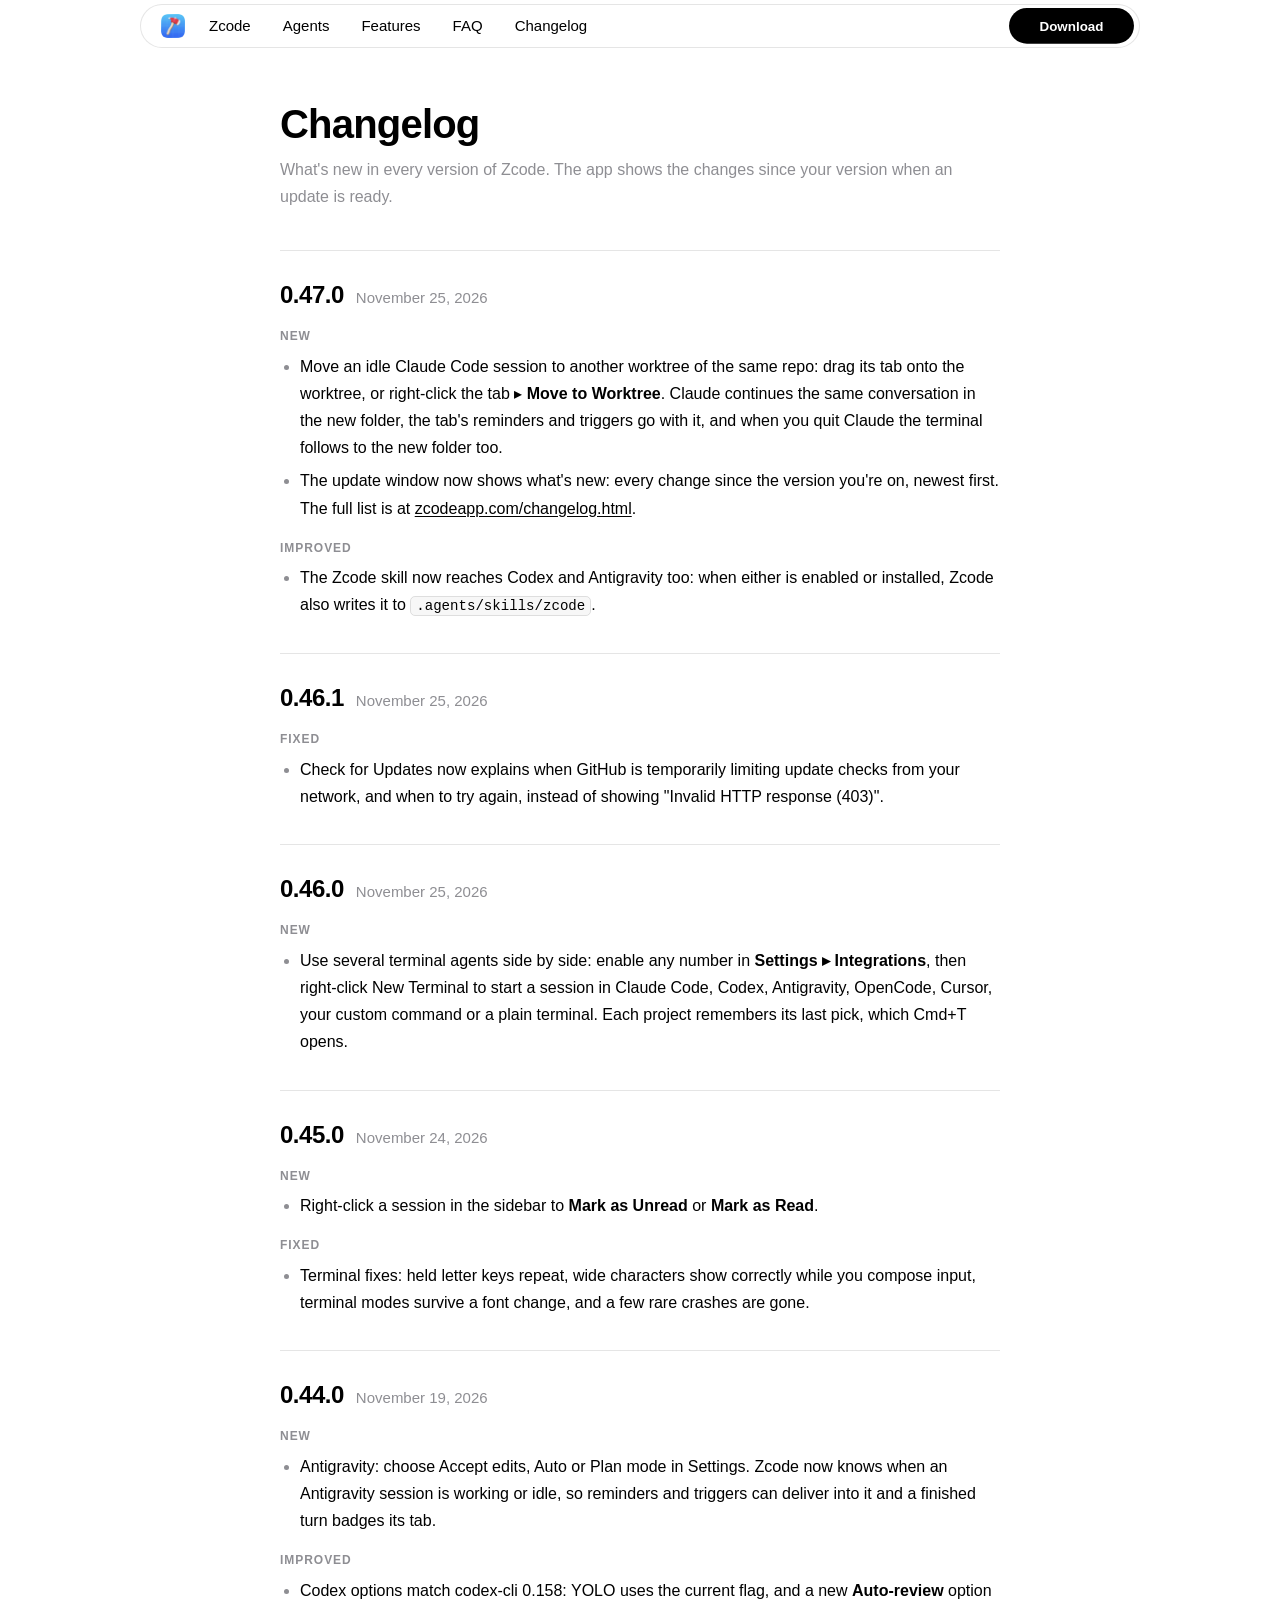
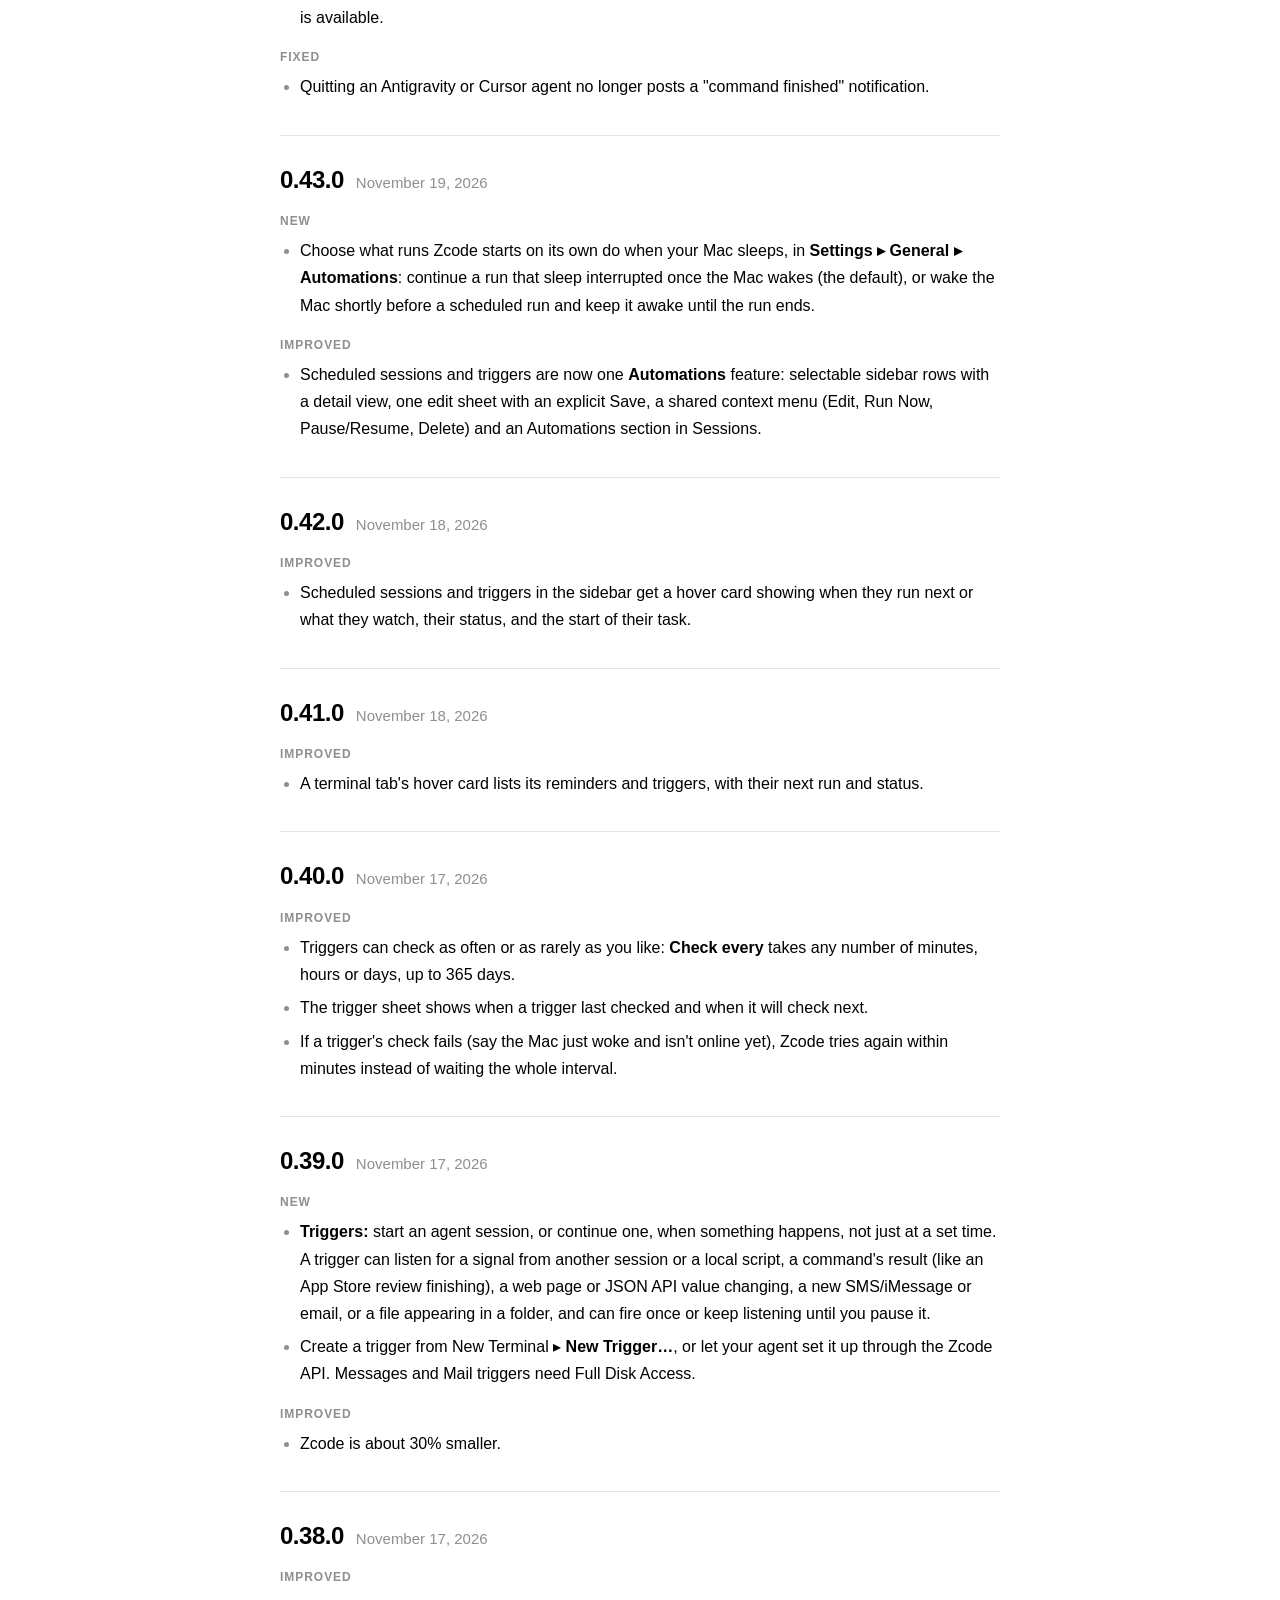
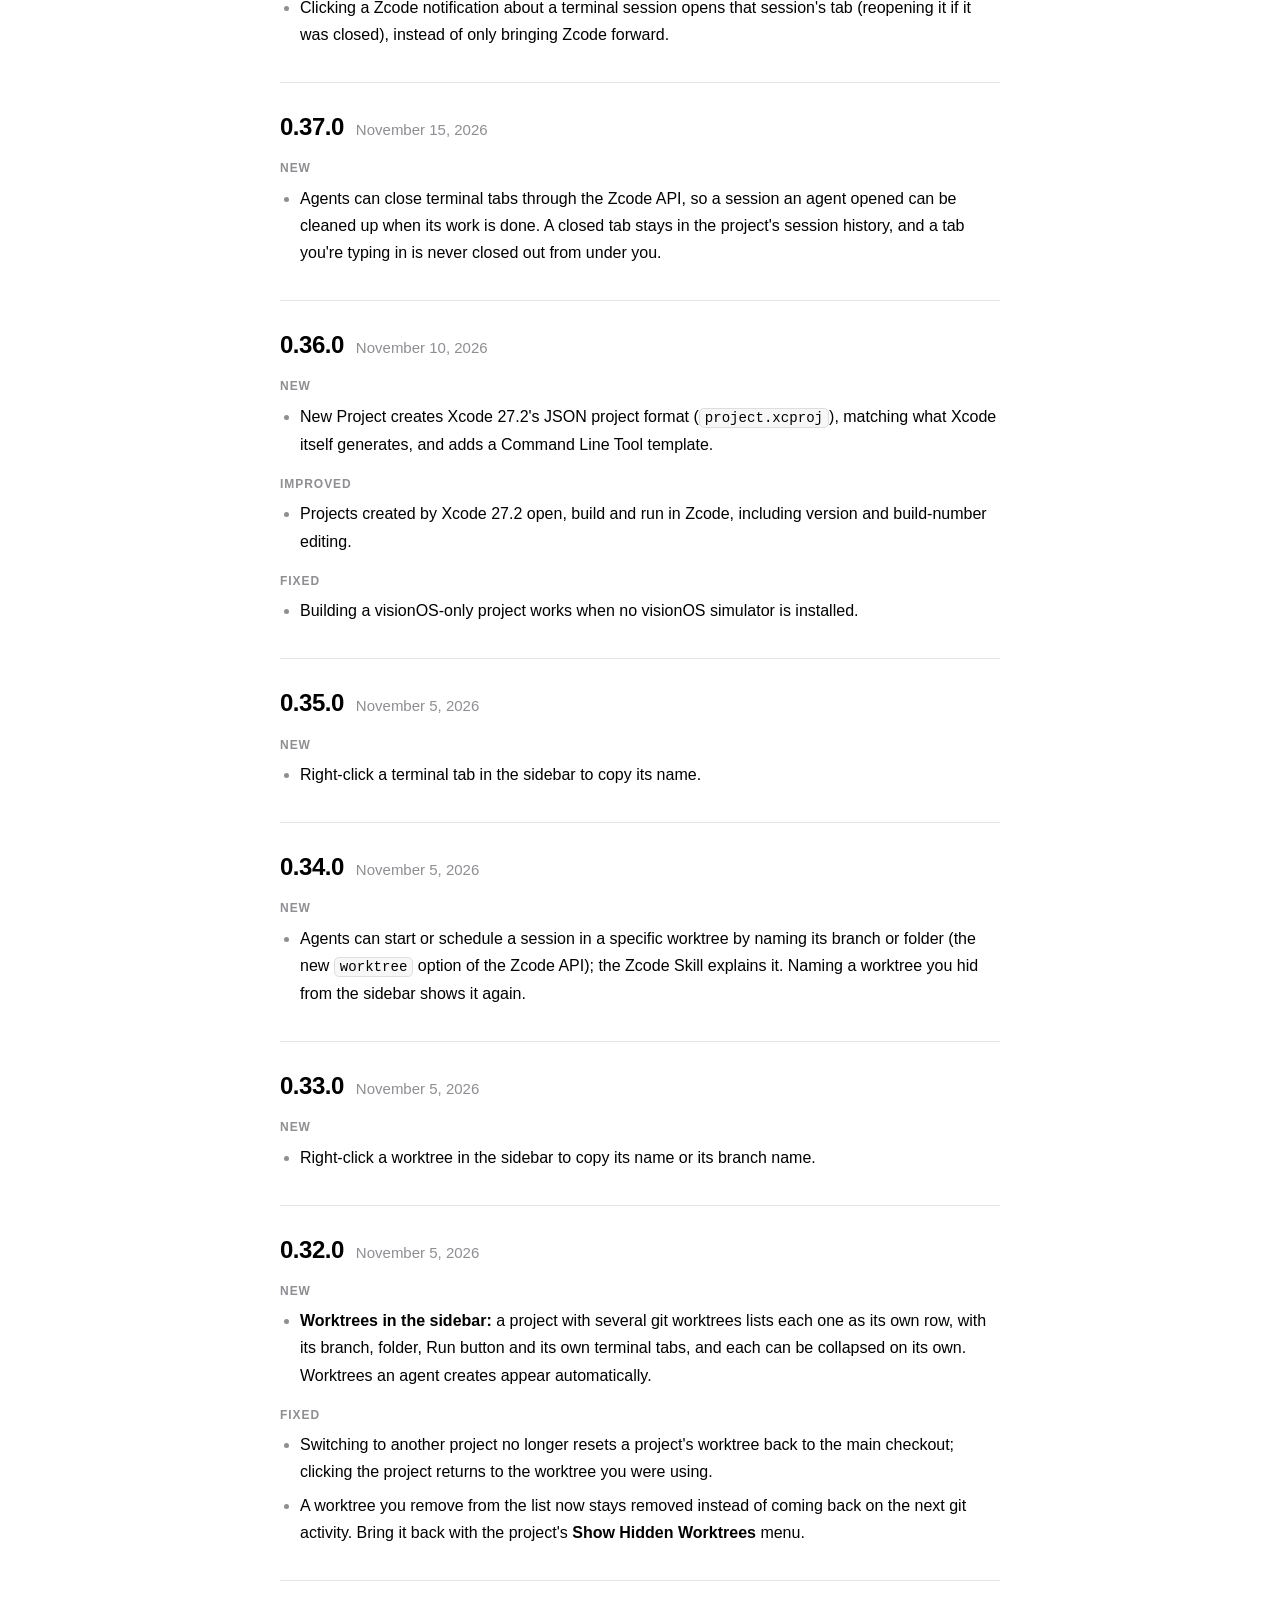
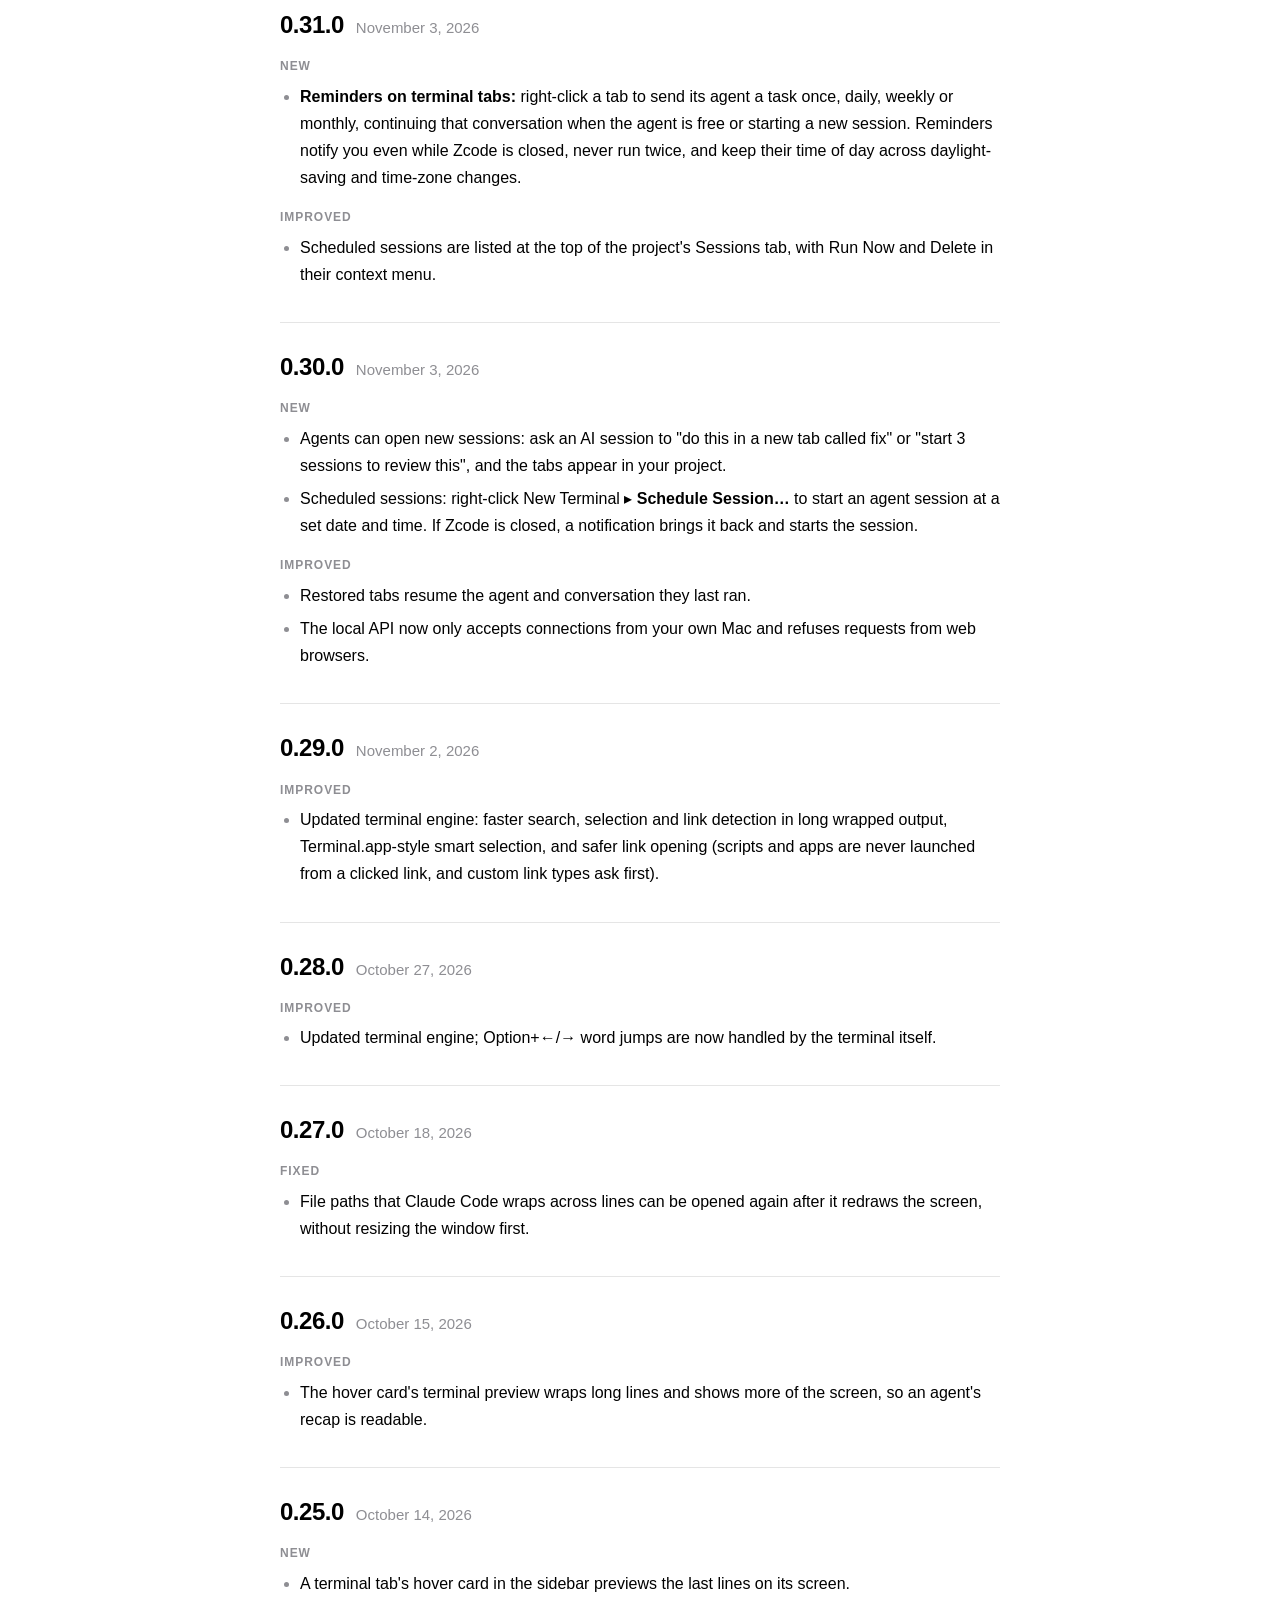
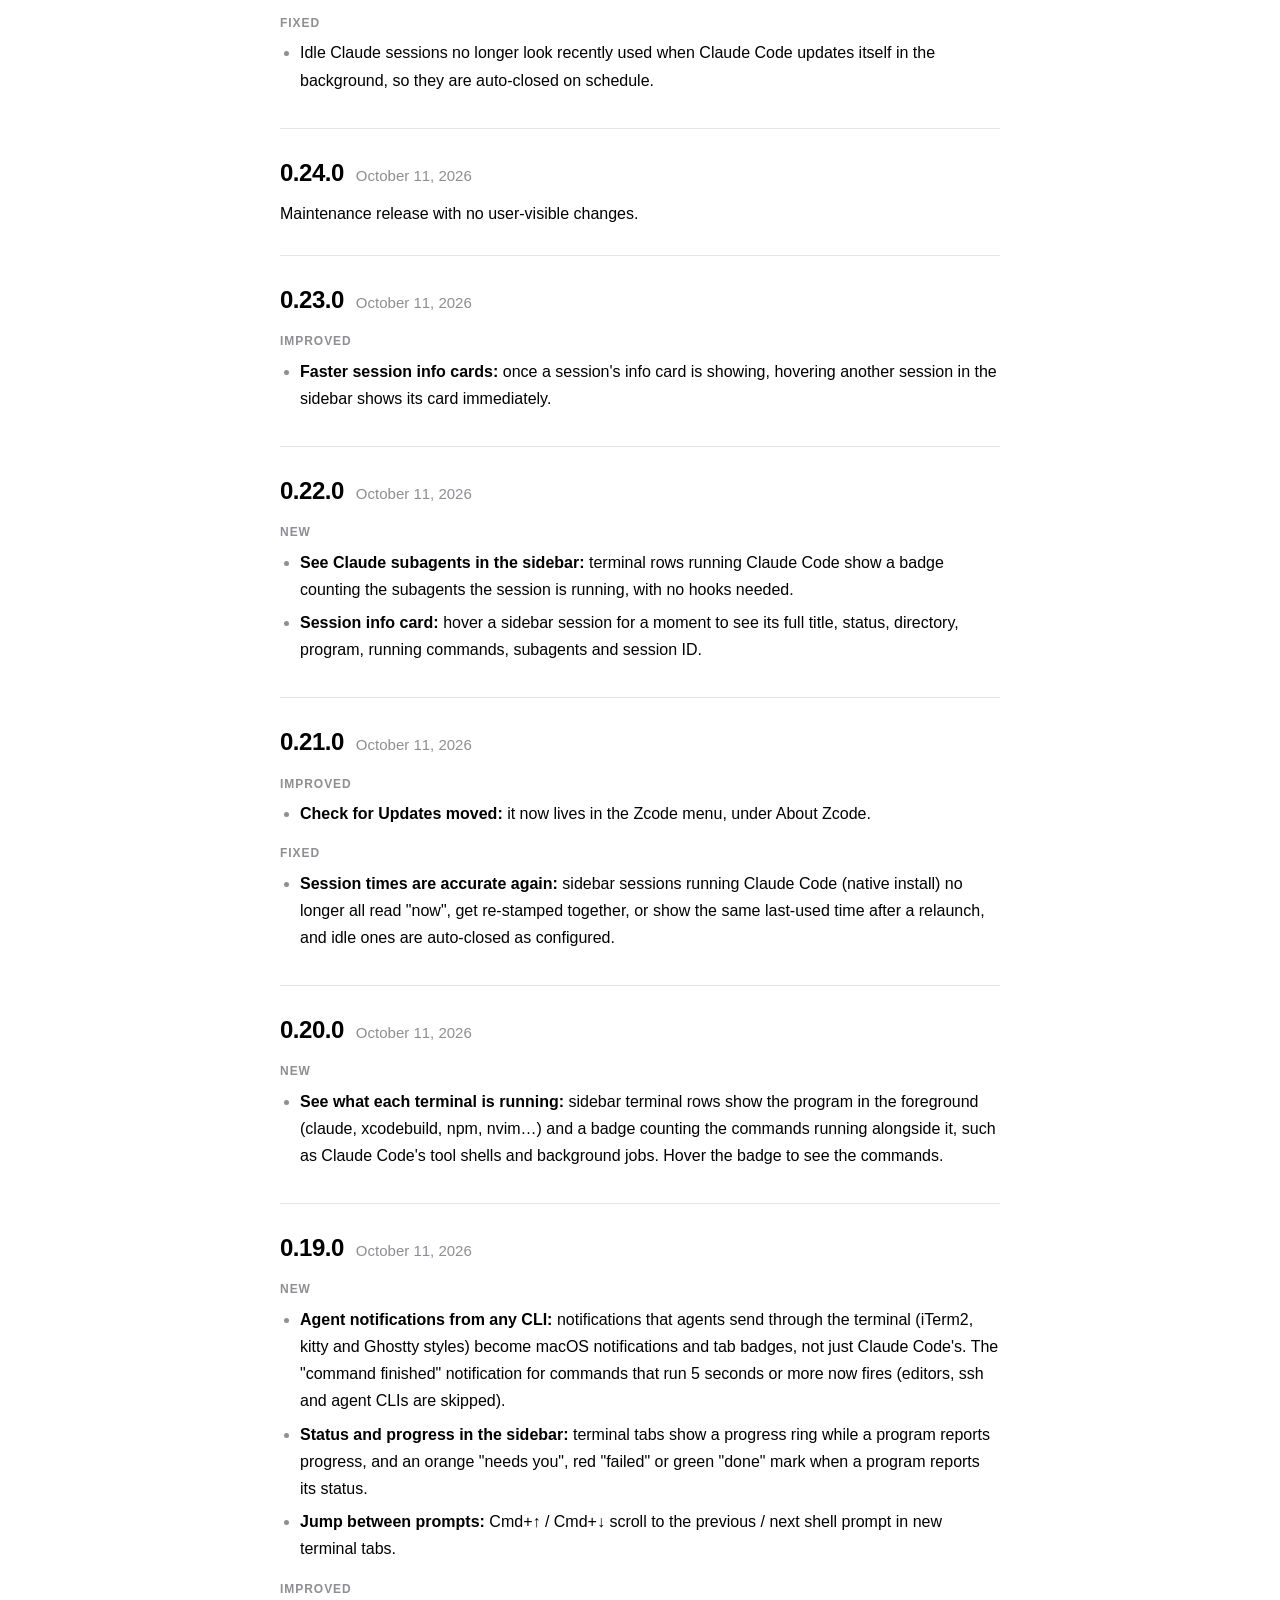
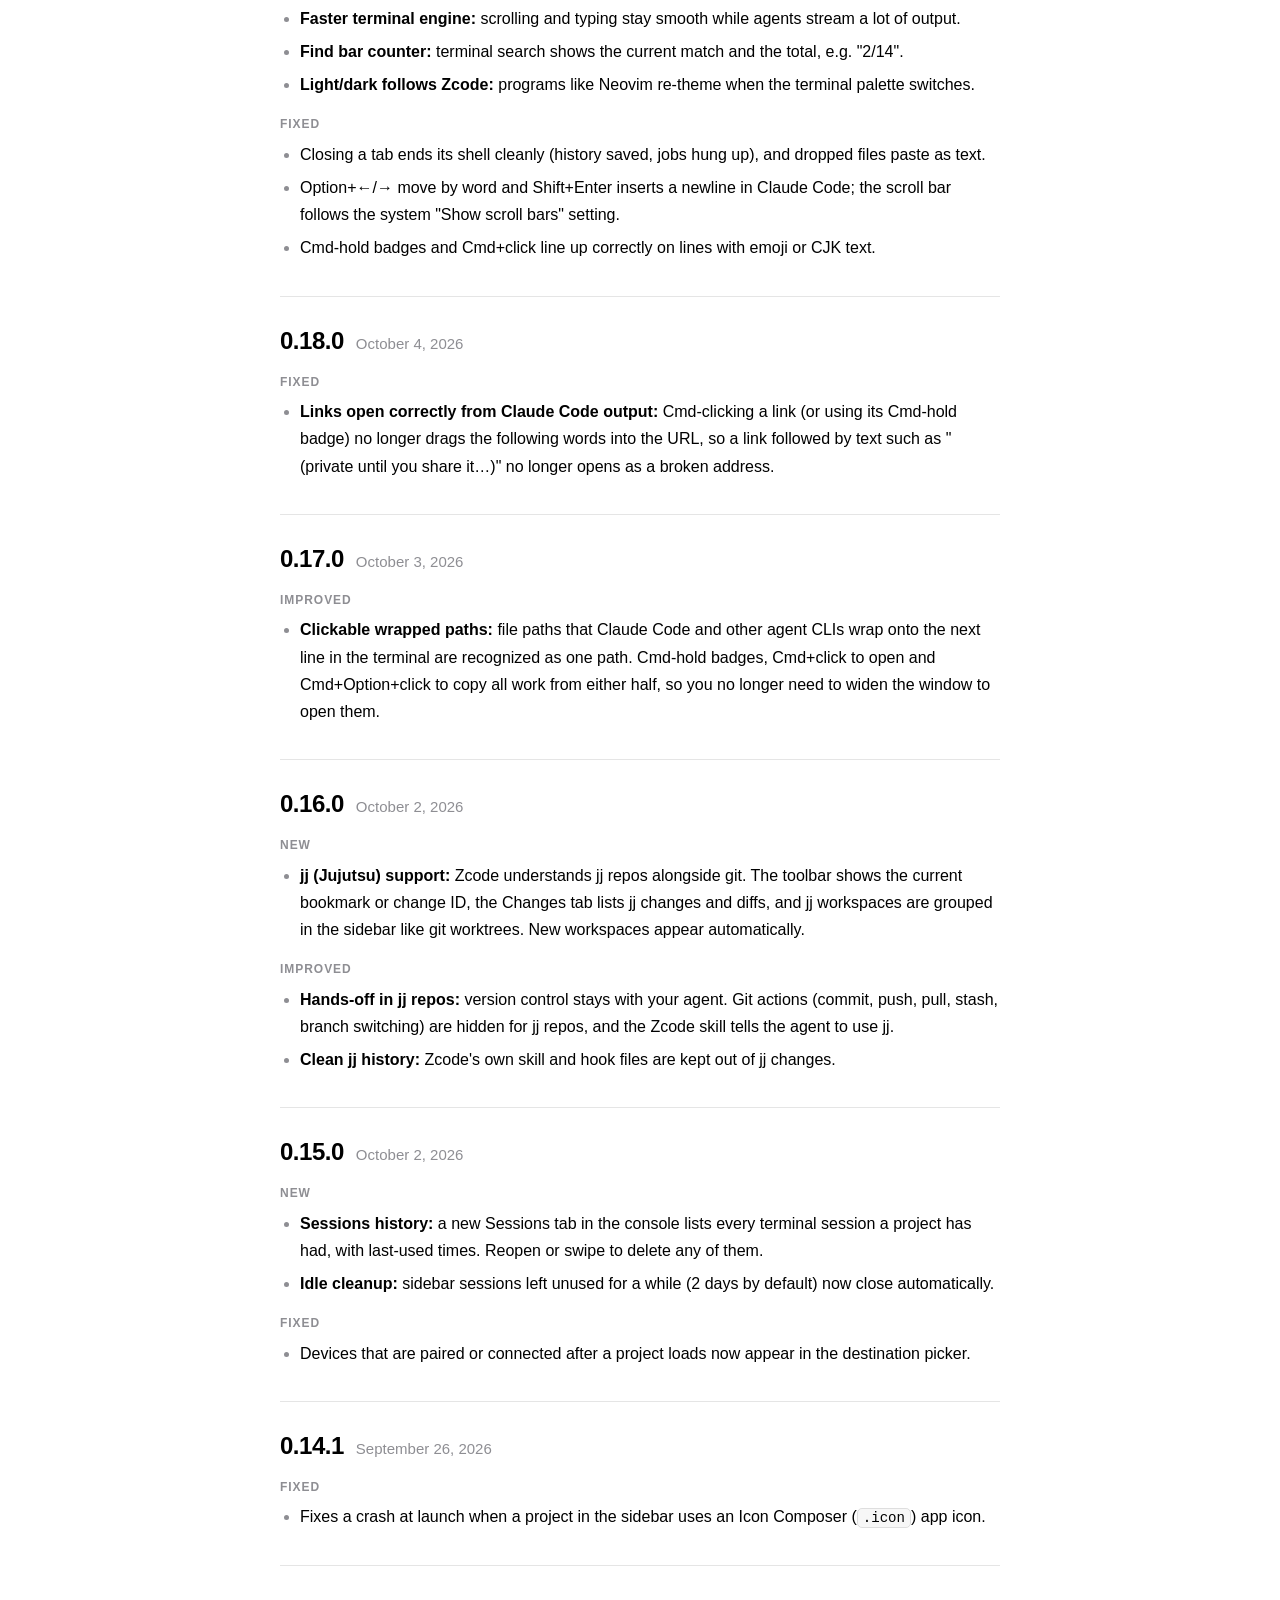
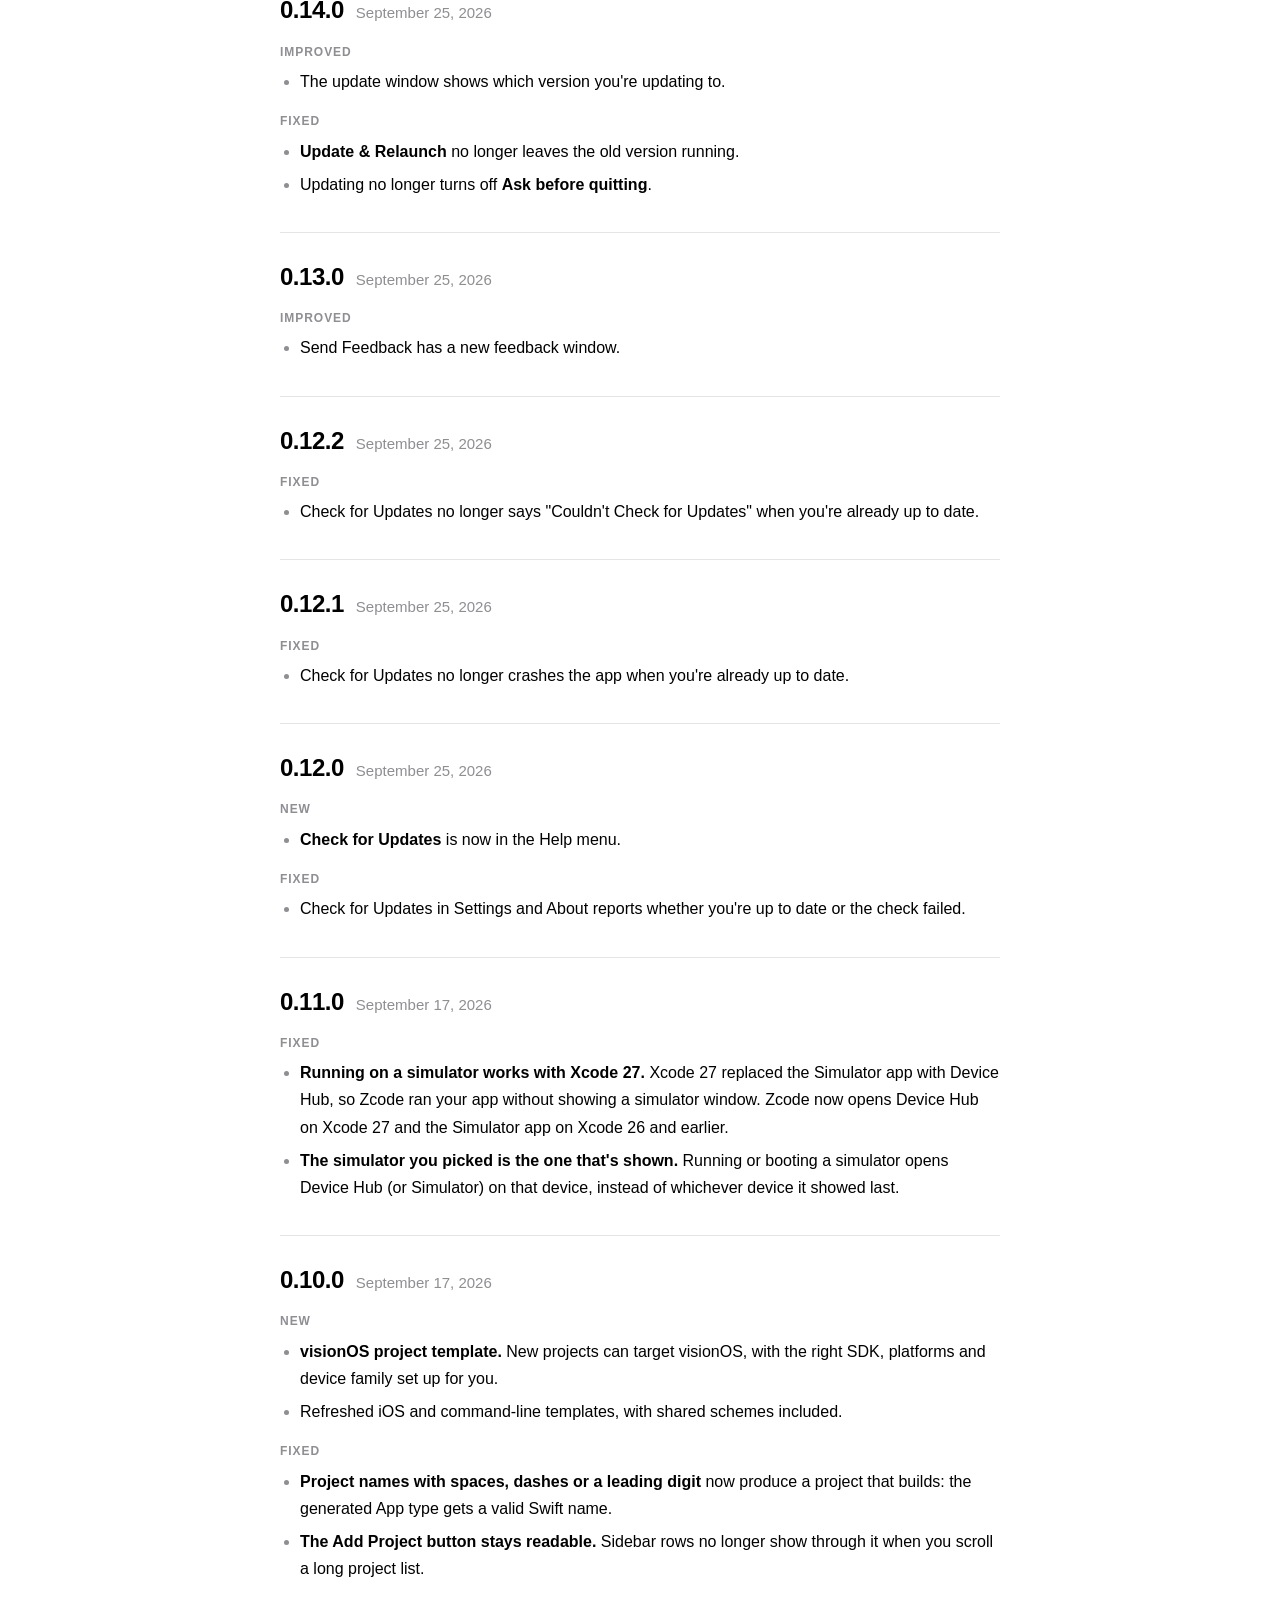
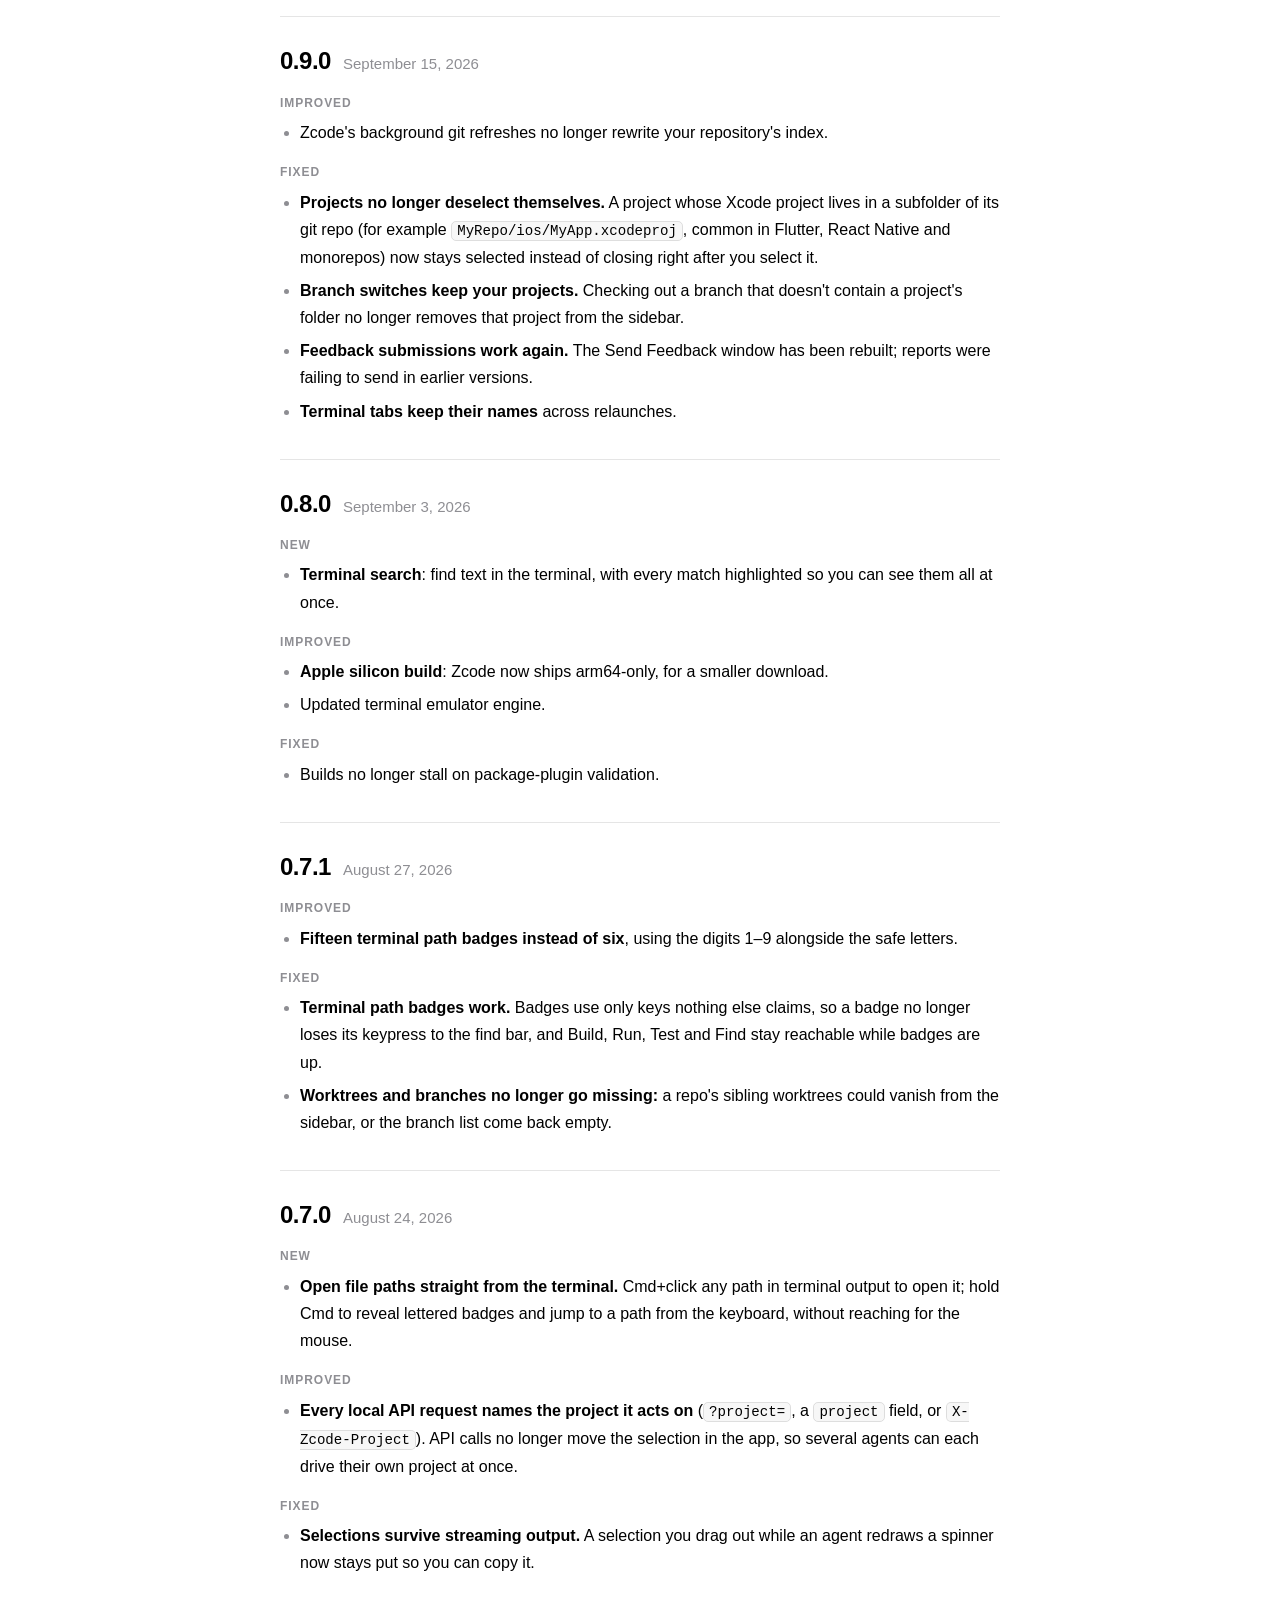
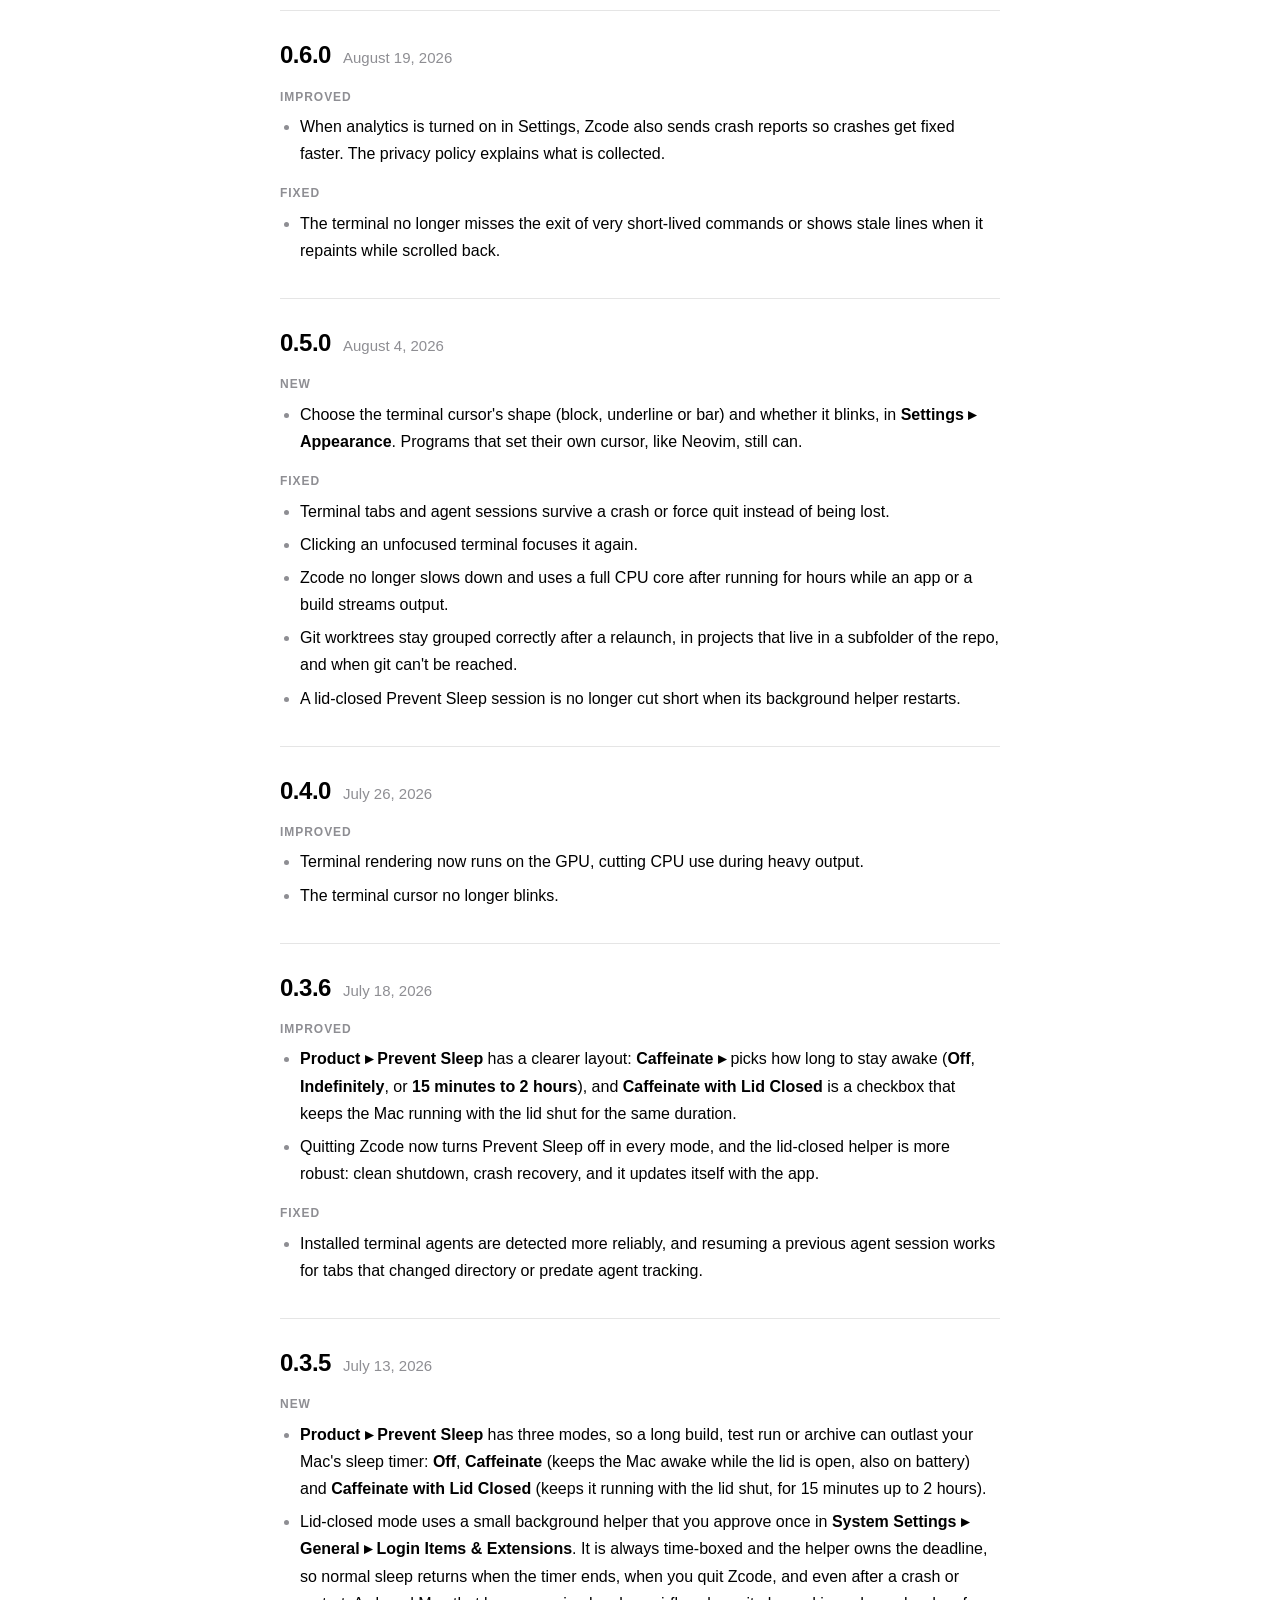
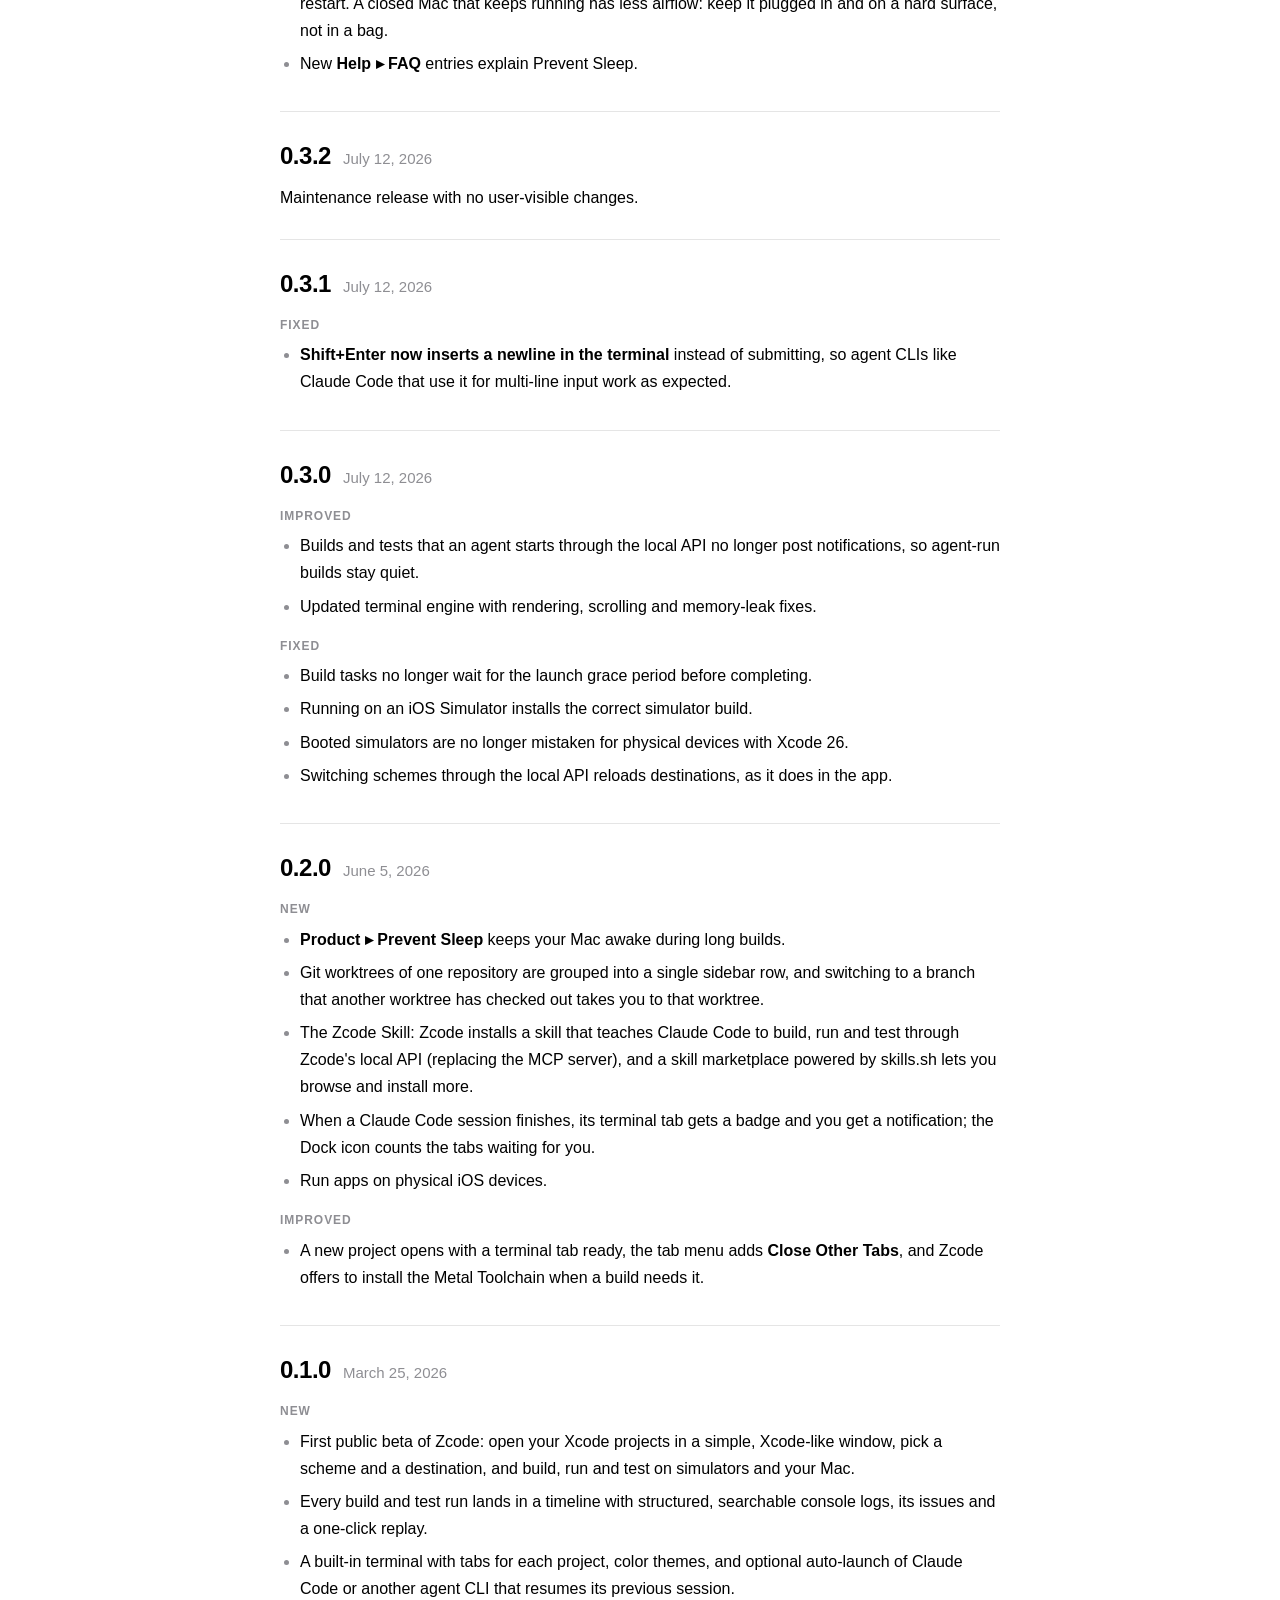
==== commit 64ea6103: "Changelog: Zcode 0.47.0" ====
--- a/changelog.html
+++ b/changelog.html
@@ -76,6 +76,18 @@
         <p class="changelog-back"><a href="index.html">&larr; Zcode</a></p>
         <h1>Changelog</h1>
         <p class="changelog-intro">What's new in every version of Zcode. The app shows the changes since your version when an update is ready.</p>
+<section id="v0.47.0">
+<h2><a href="#v0.47.0">0.47.0</a> <time datetime="2026-11-25">November 25, 2026</time></h2>
+<h3 class="kind-new">New</h3>
+<ul>
+<li>Move an idle Claude Code session to another worktree of the same repo: drag its tab onto the worktree, or right-click the tab ▸ <strong>Move to Worktree</strong>. Claude continues the same conversation in the new folder, the tab&#x27;s reminders and triggers go with it, and when you quit Claude the terminal follows to the new folder too.</li>
+<li>The update window now shows what&#x27;s new: every change since the version you&#x27;re on, newest first. The full list is at <a href="https://zcodeapp.com/changelog.html">zcodeapp.com/changelog.html</a>.</li>
+</ul>
+<h3 class="kind-improved">Improved</h3>
+<ul>
+<li>The Zcode skill now reaches Codex and Antigravity too: when either is enabled or installed, Zcode also writes it to <code>.agents/skills/zcode</code>.</li>
+</ul>
+</section>
 <section id="v0.46.1">
 <h2><a href="#v0.46.1">0.46.1</a> <time datetime="2026-11-25">November 25, 2026</time></h2>
 <h3 class="kind-fixed">Fixed</h3>
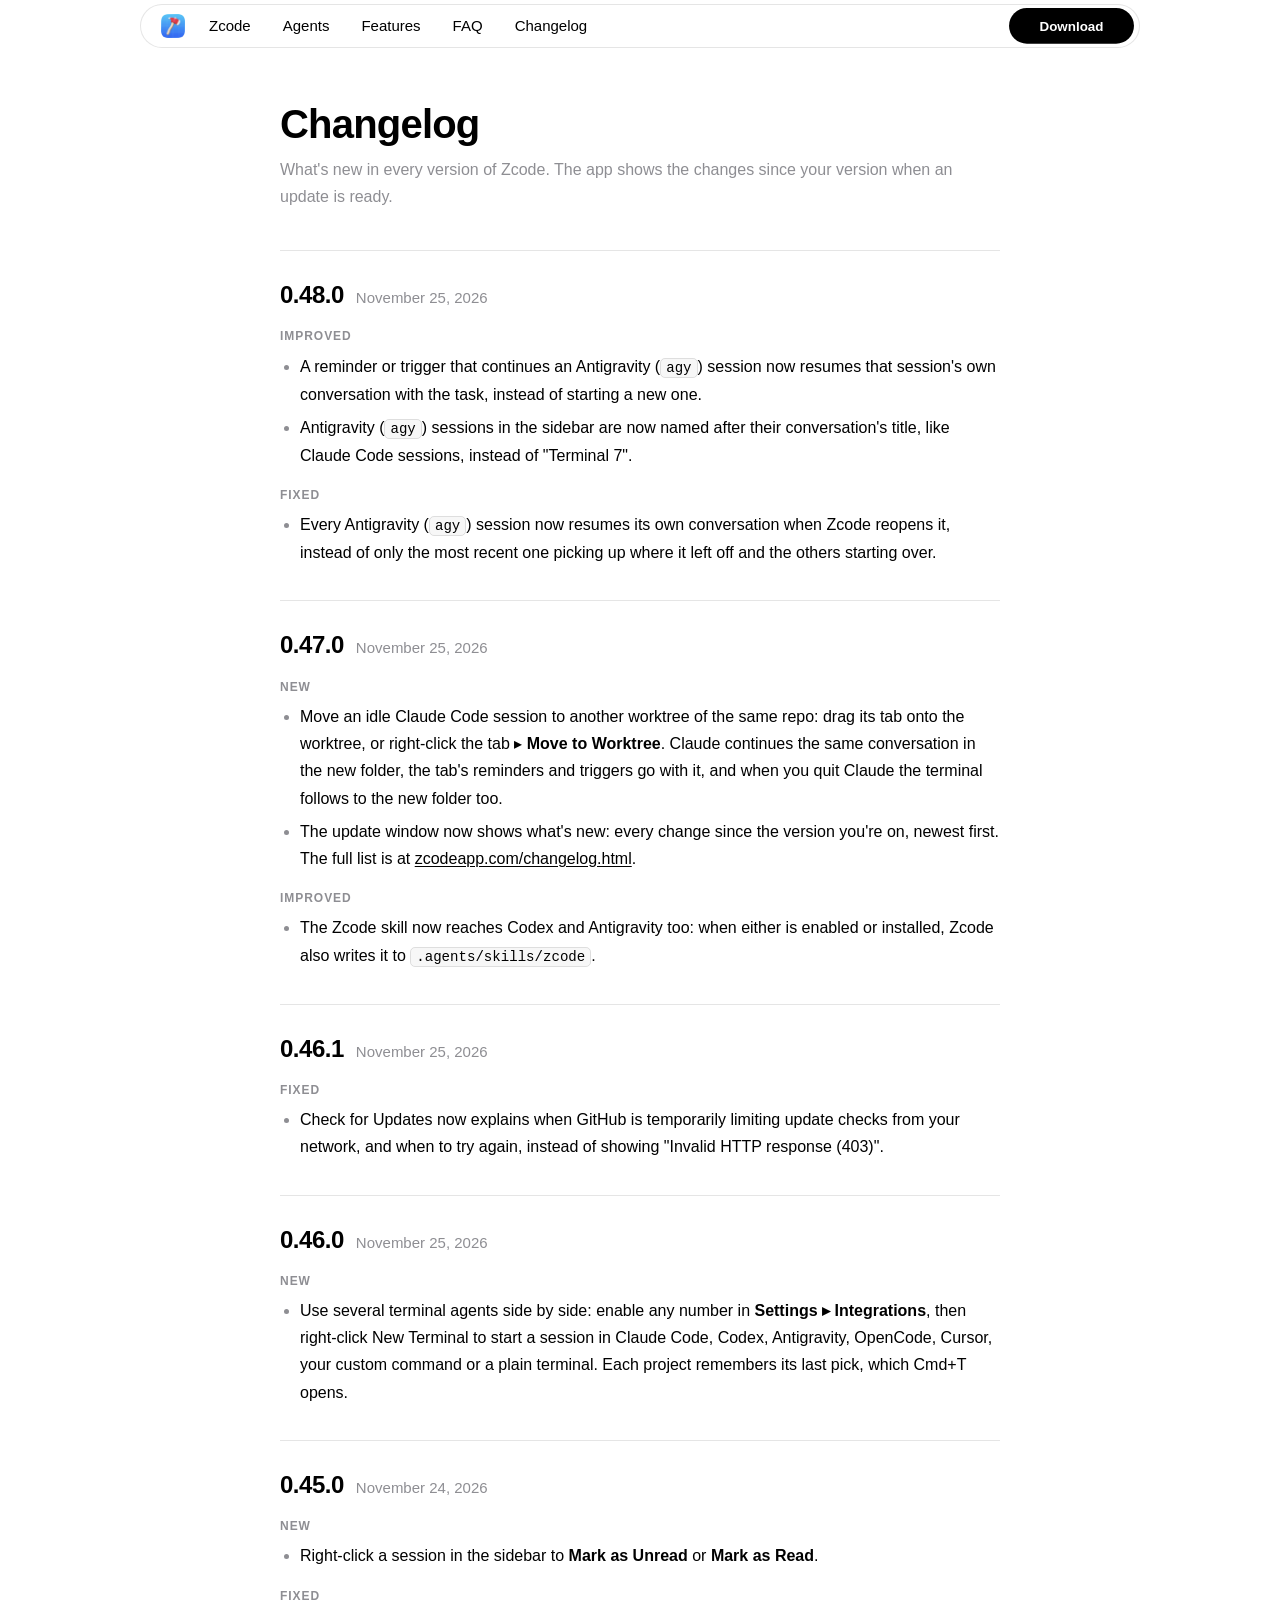
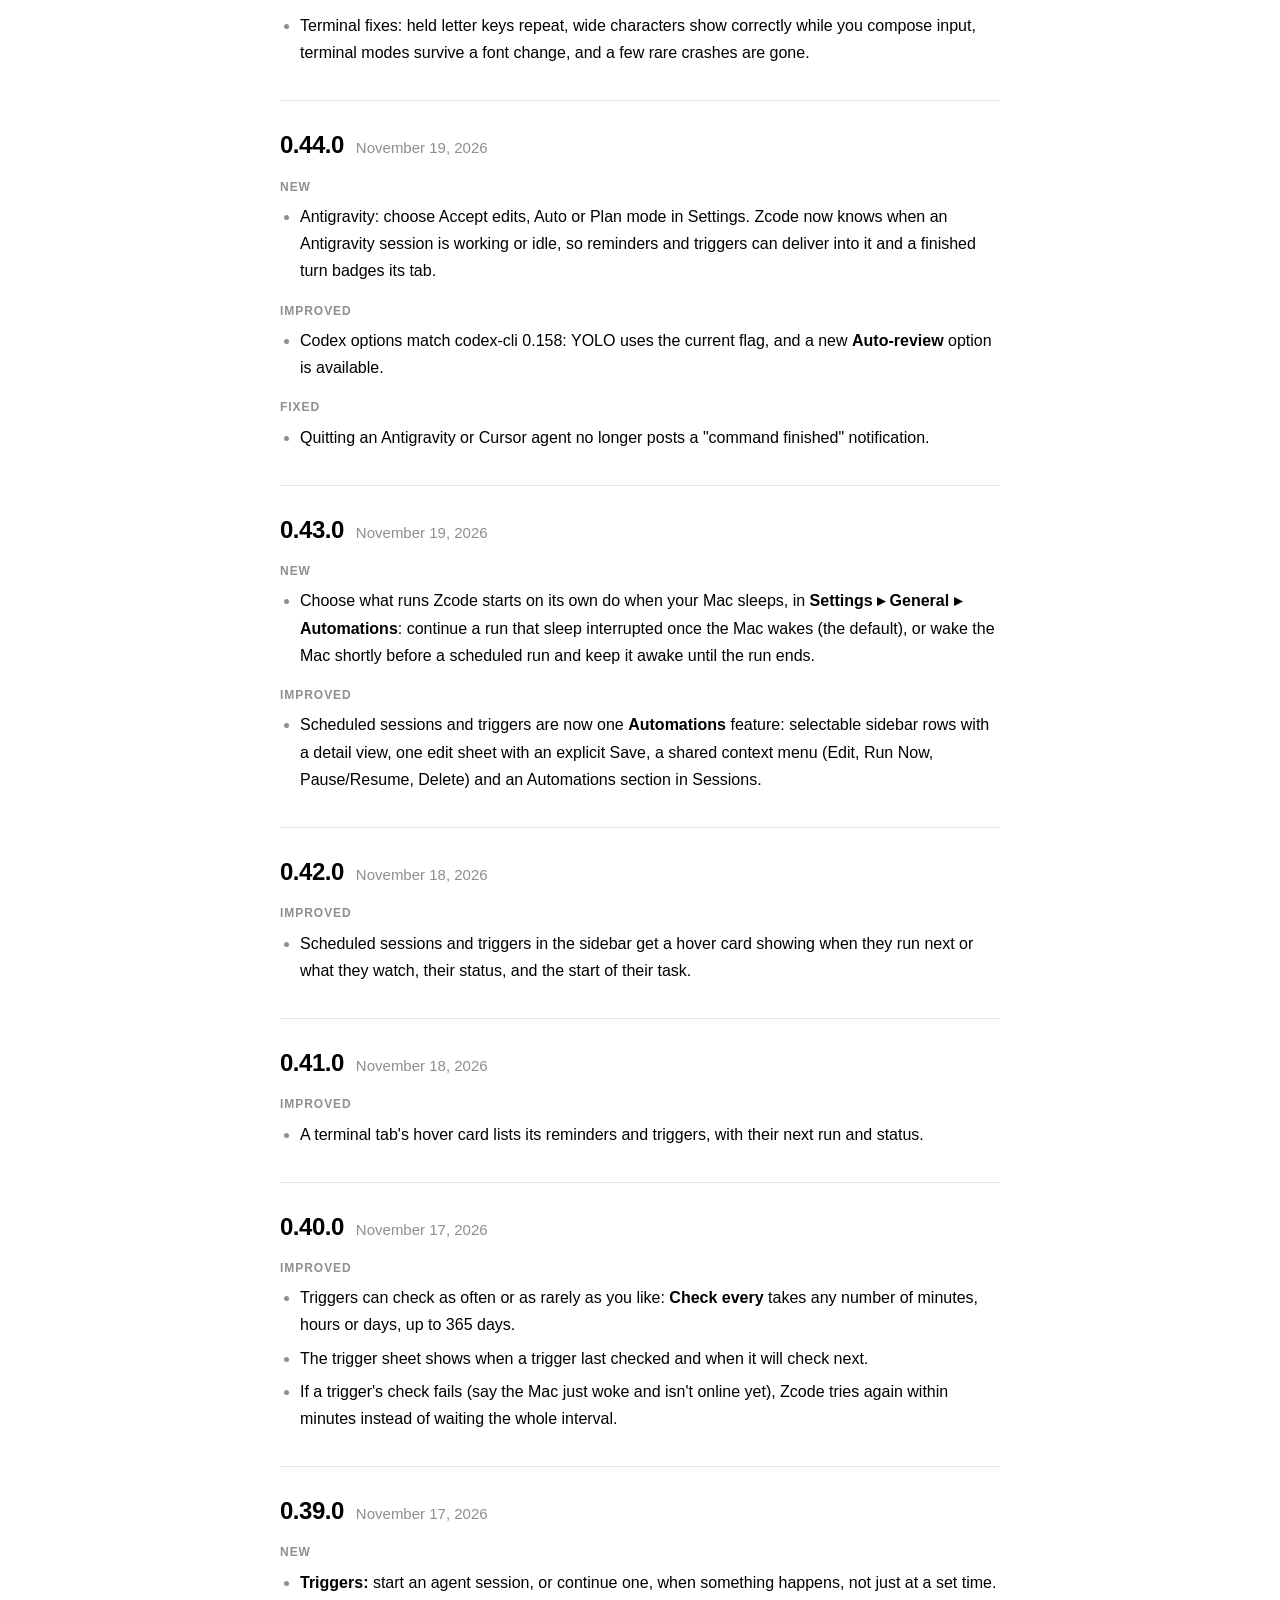
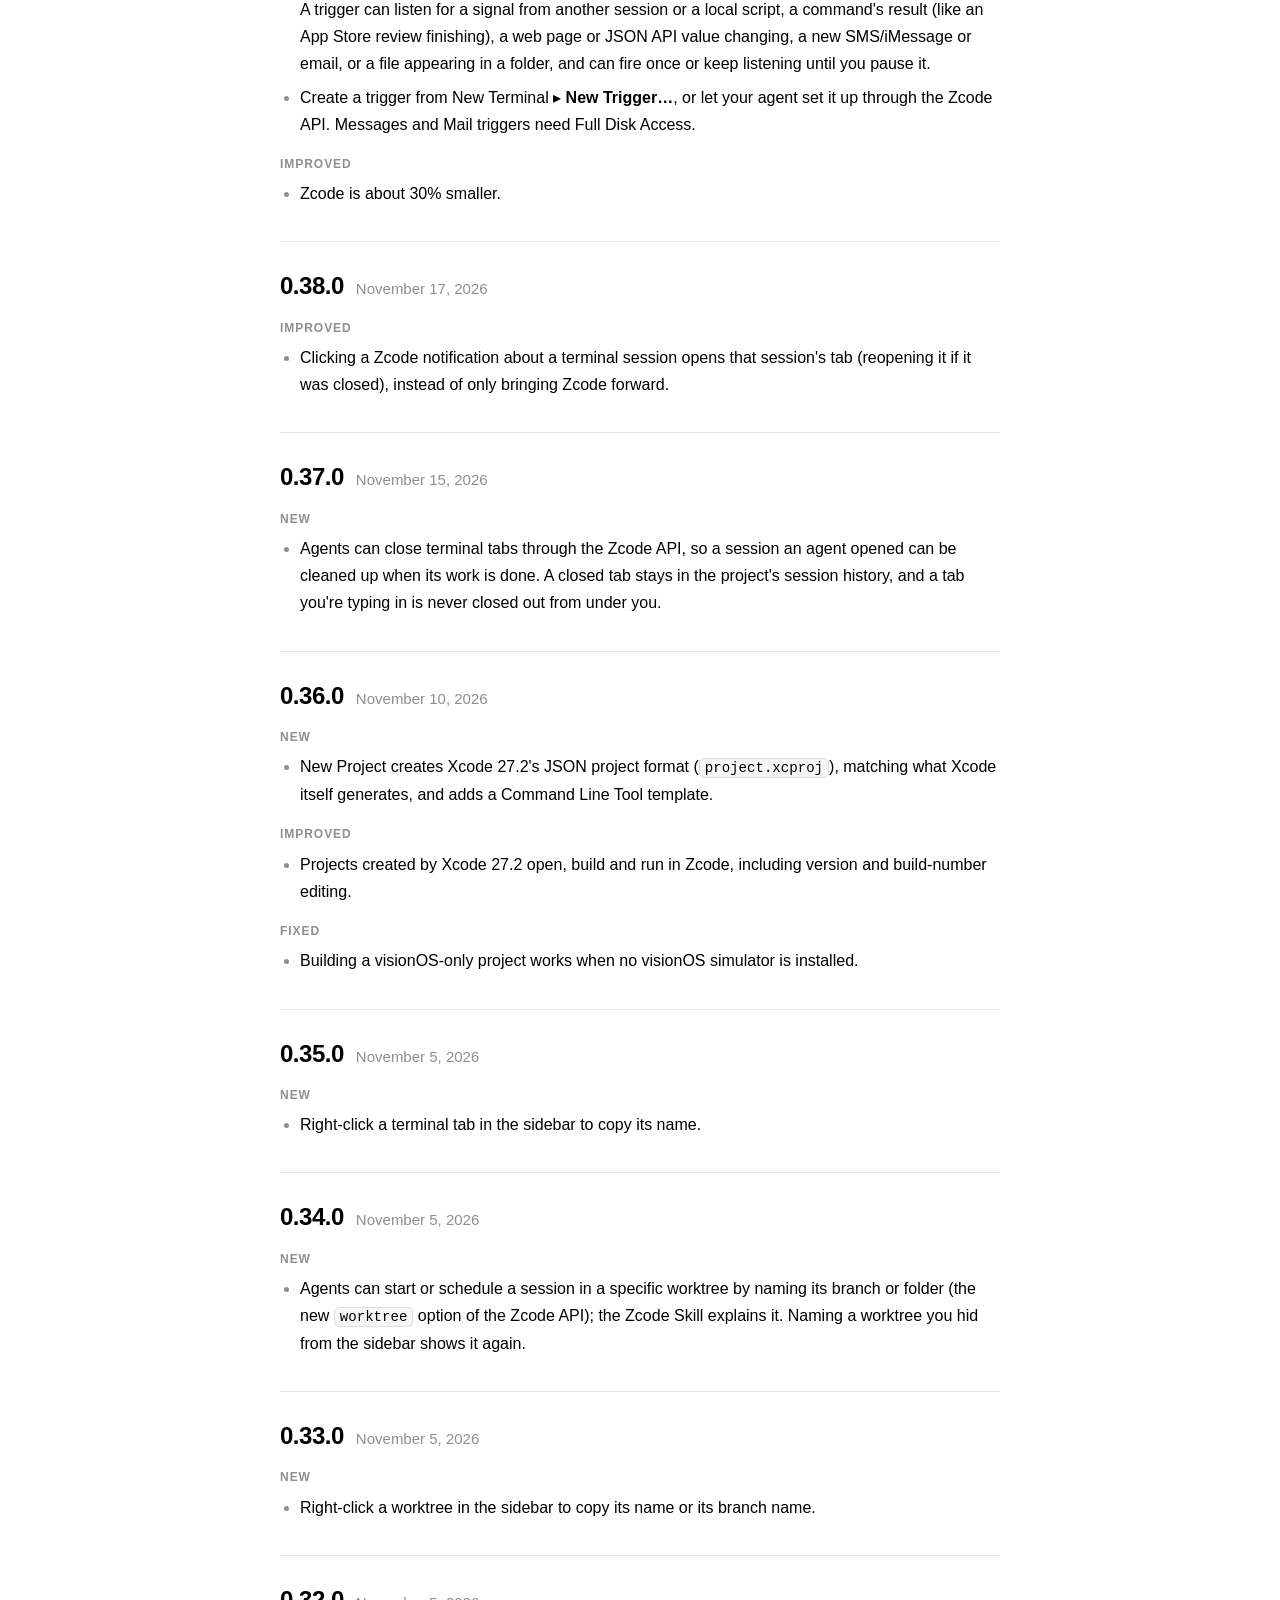
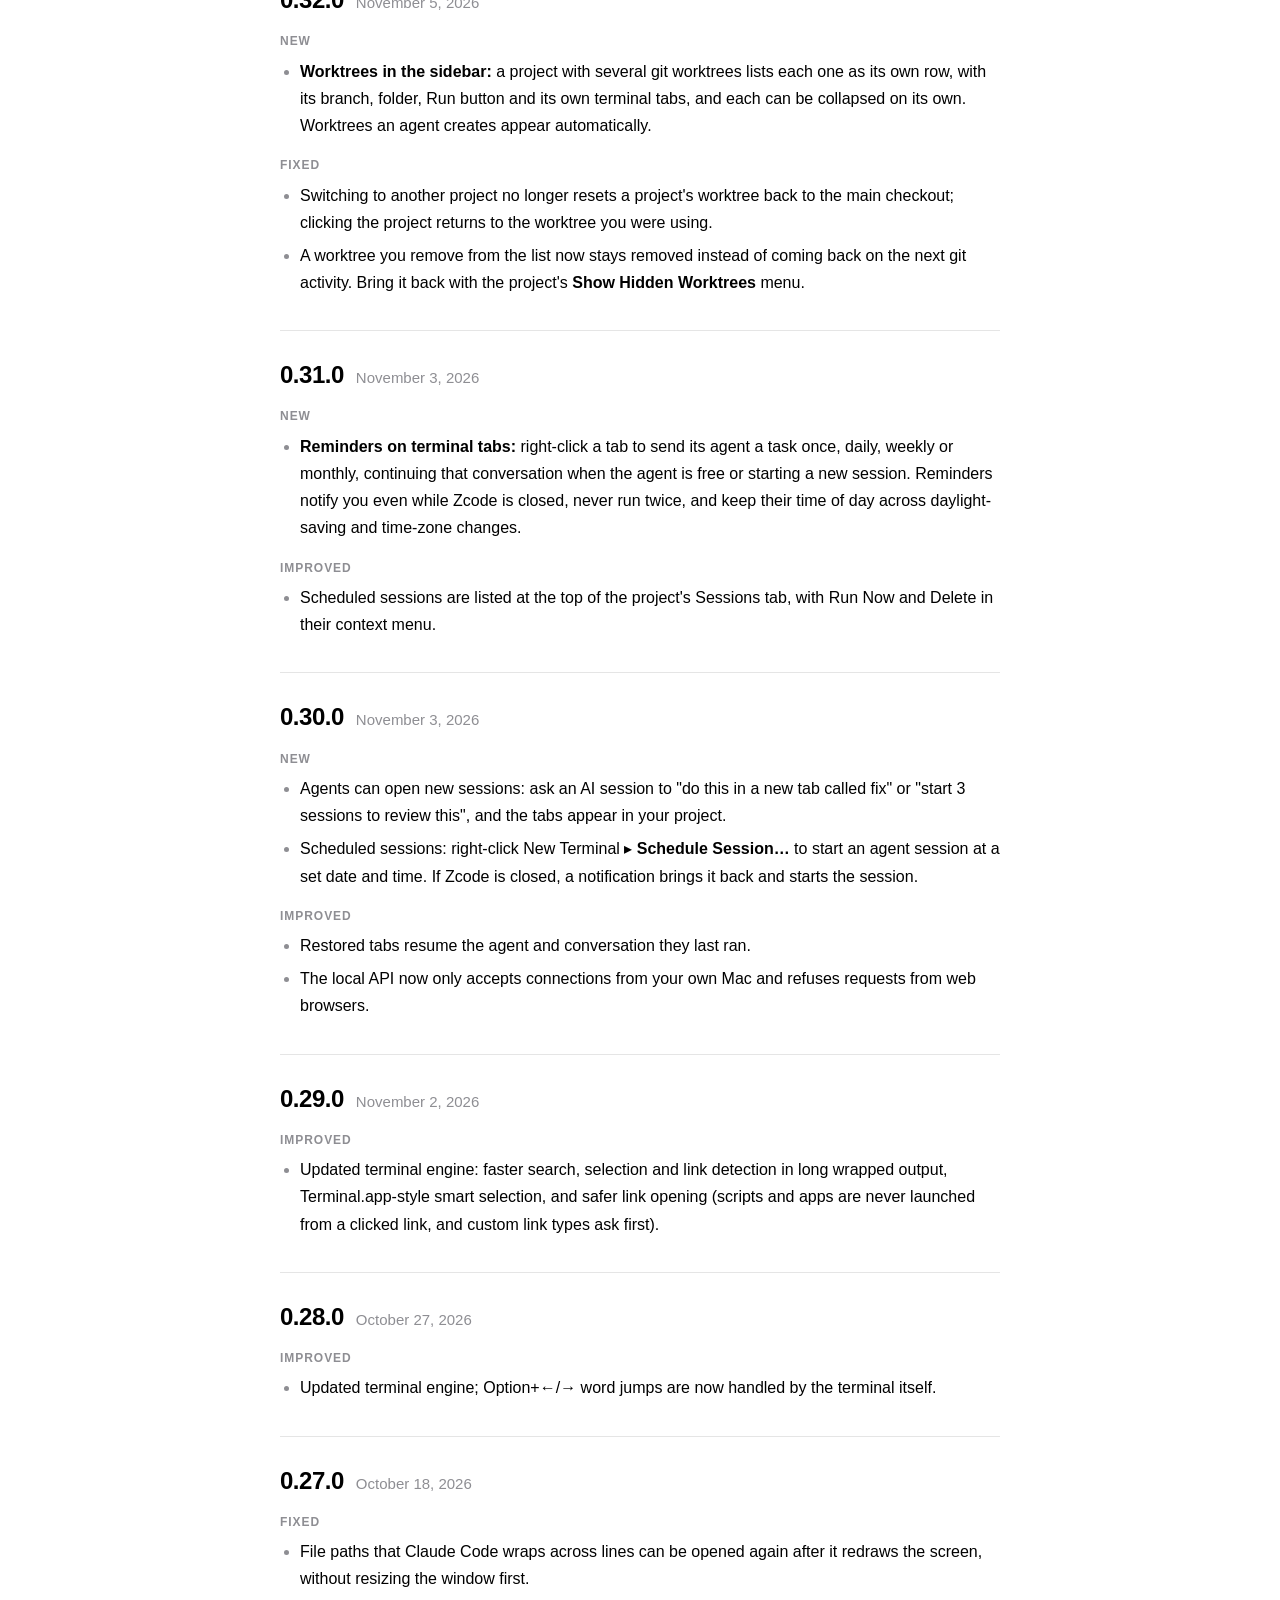
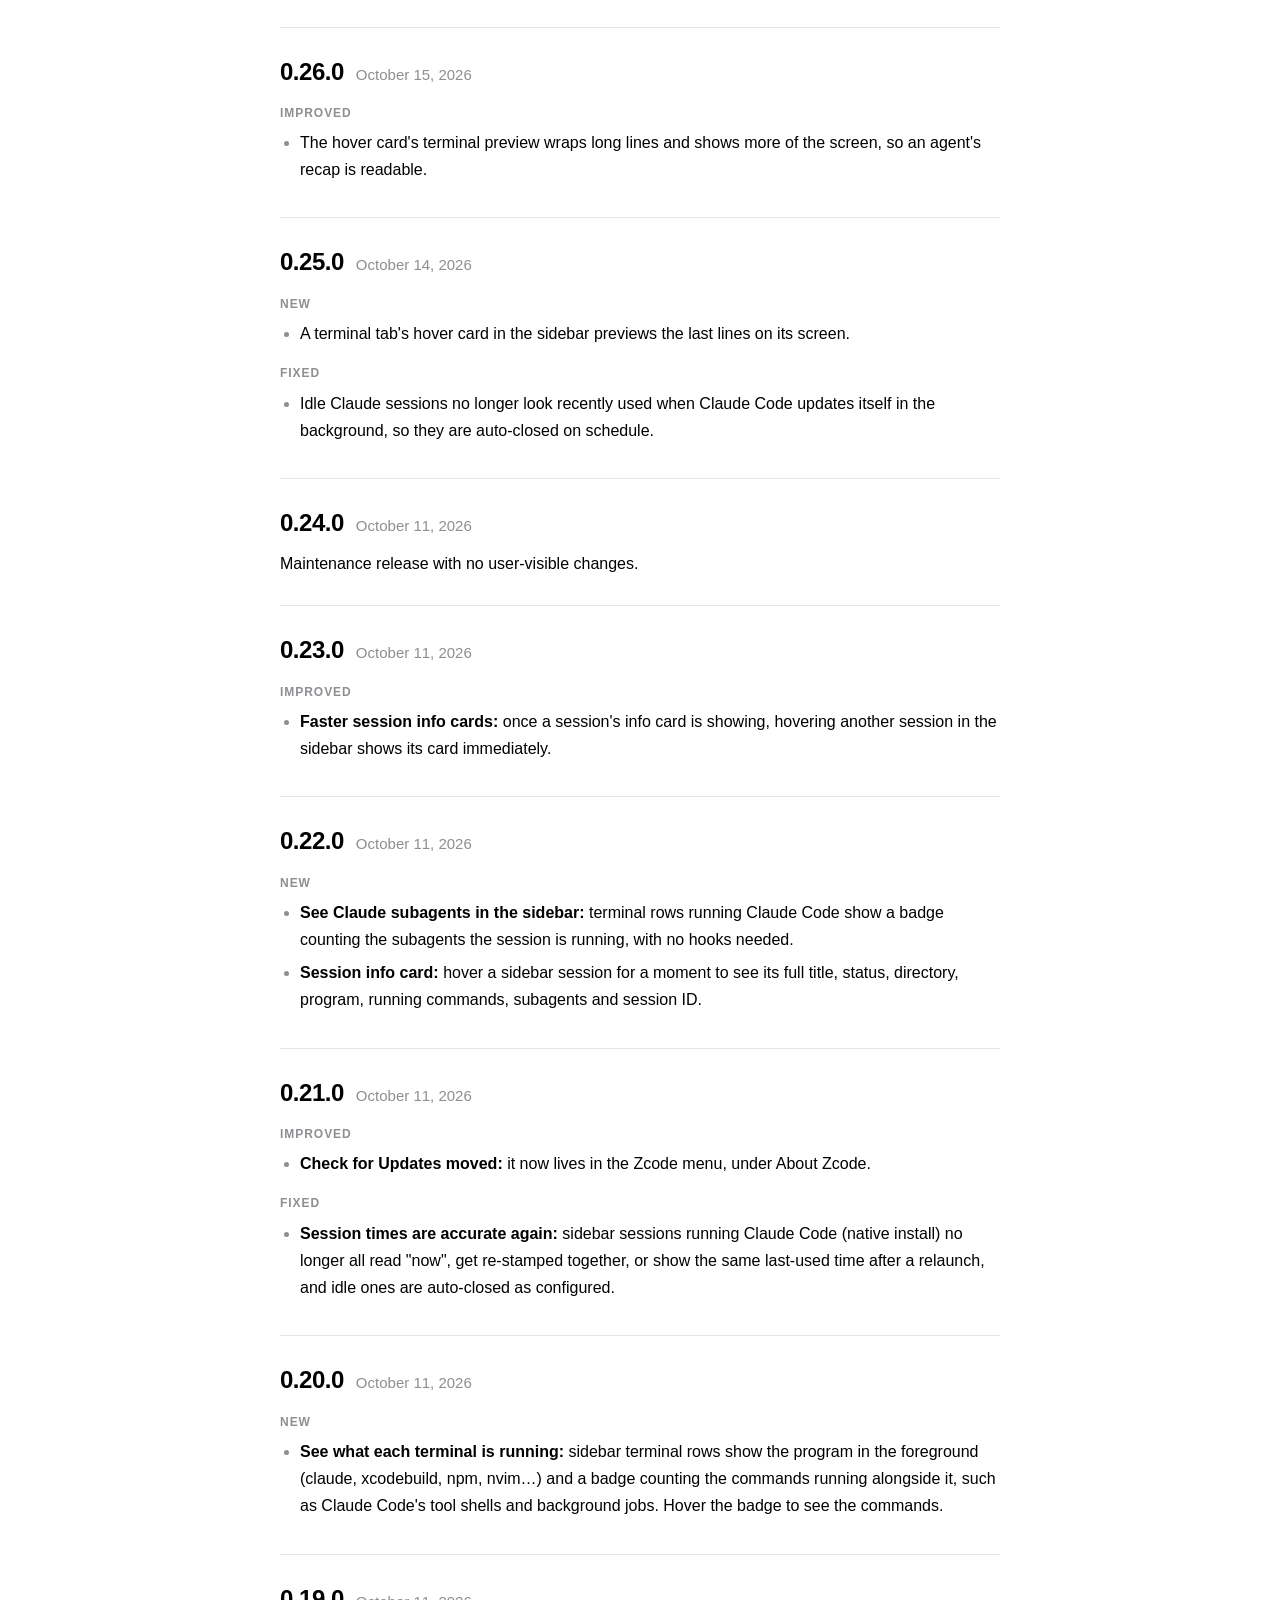
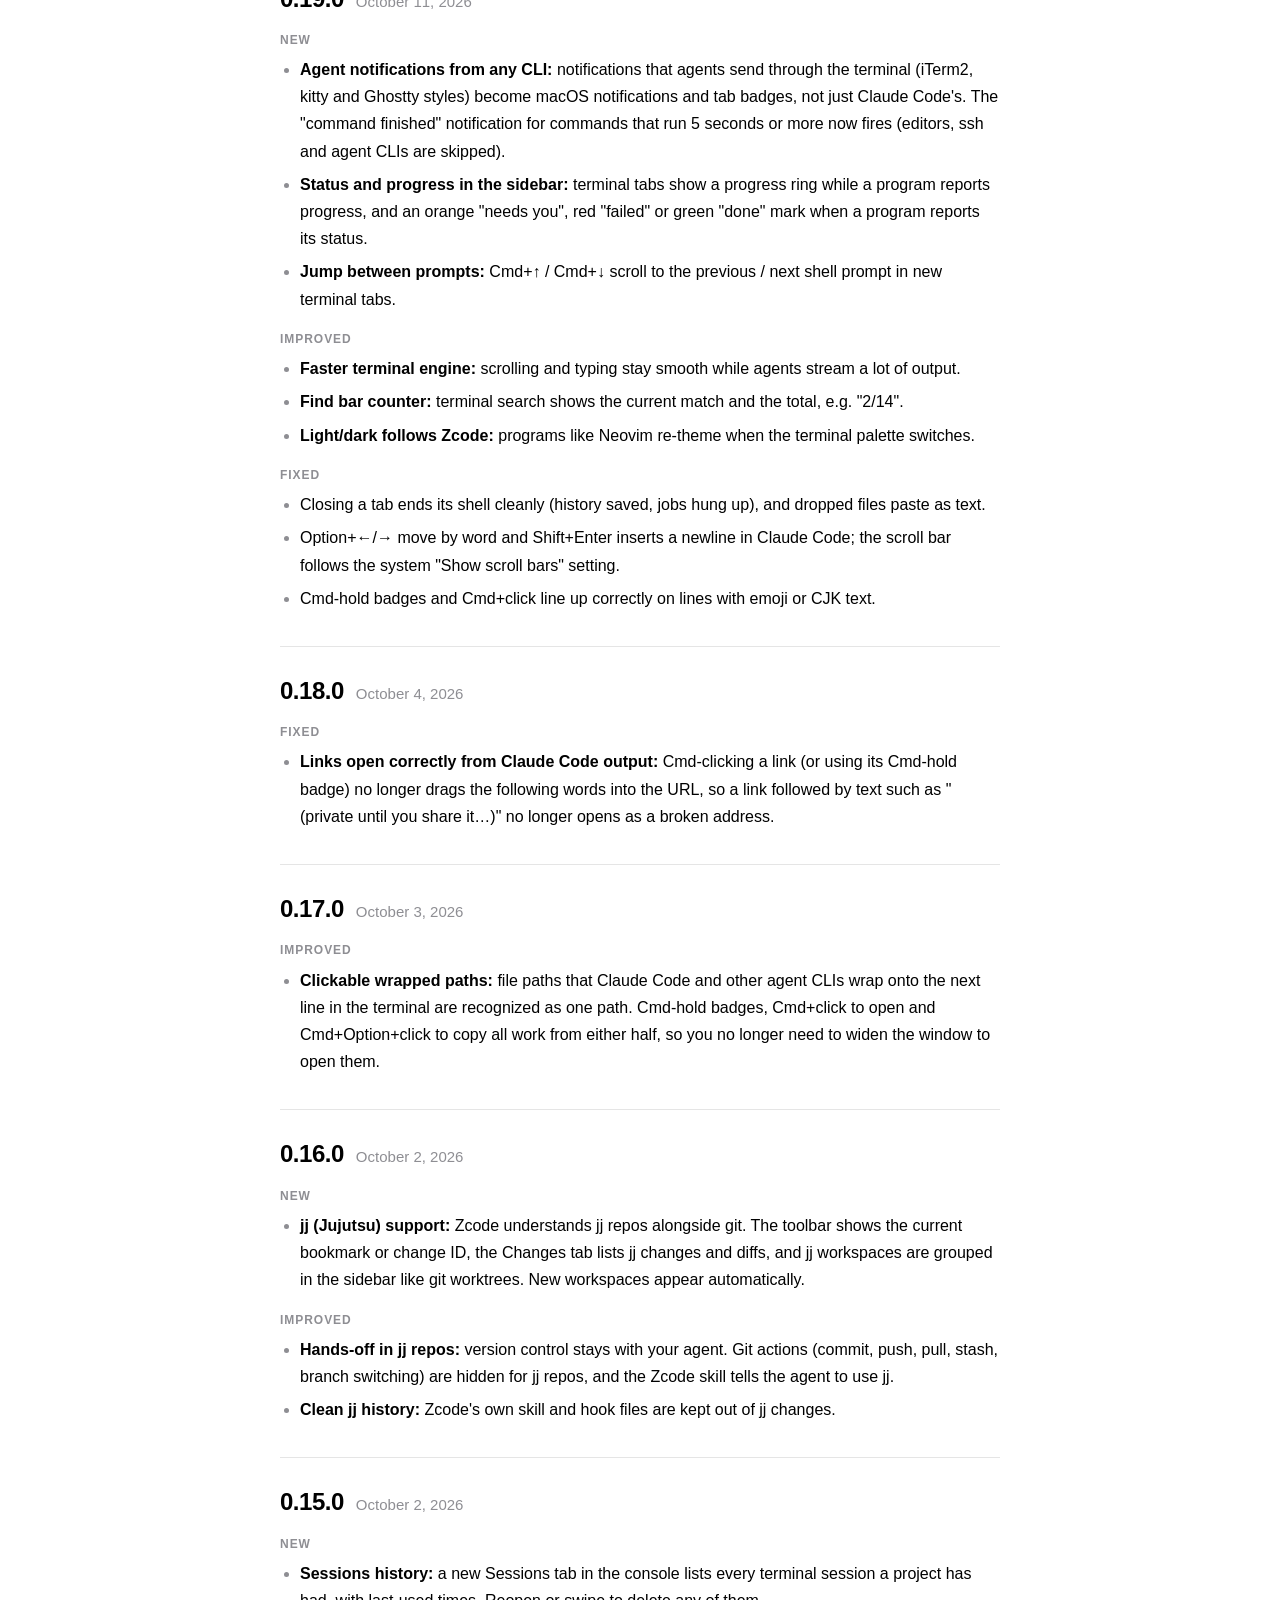
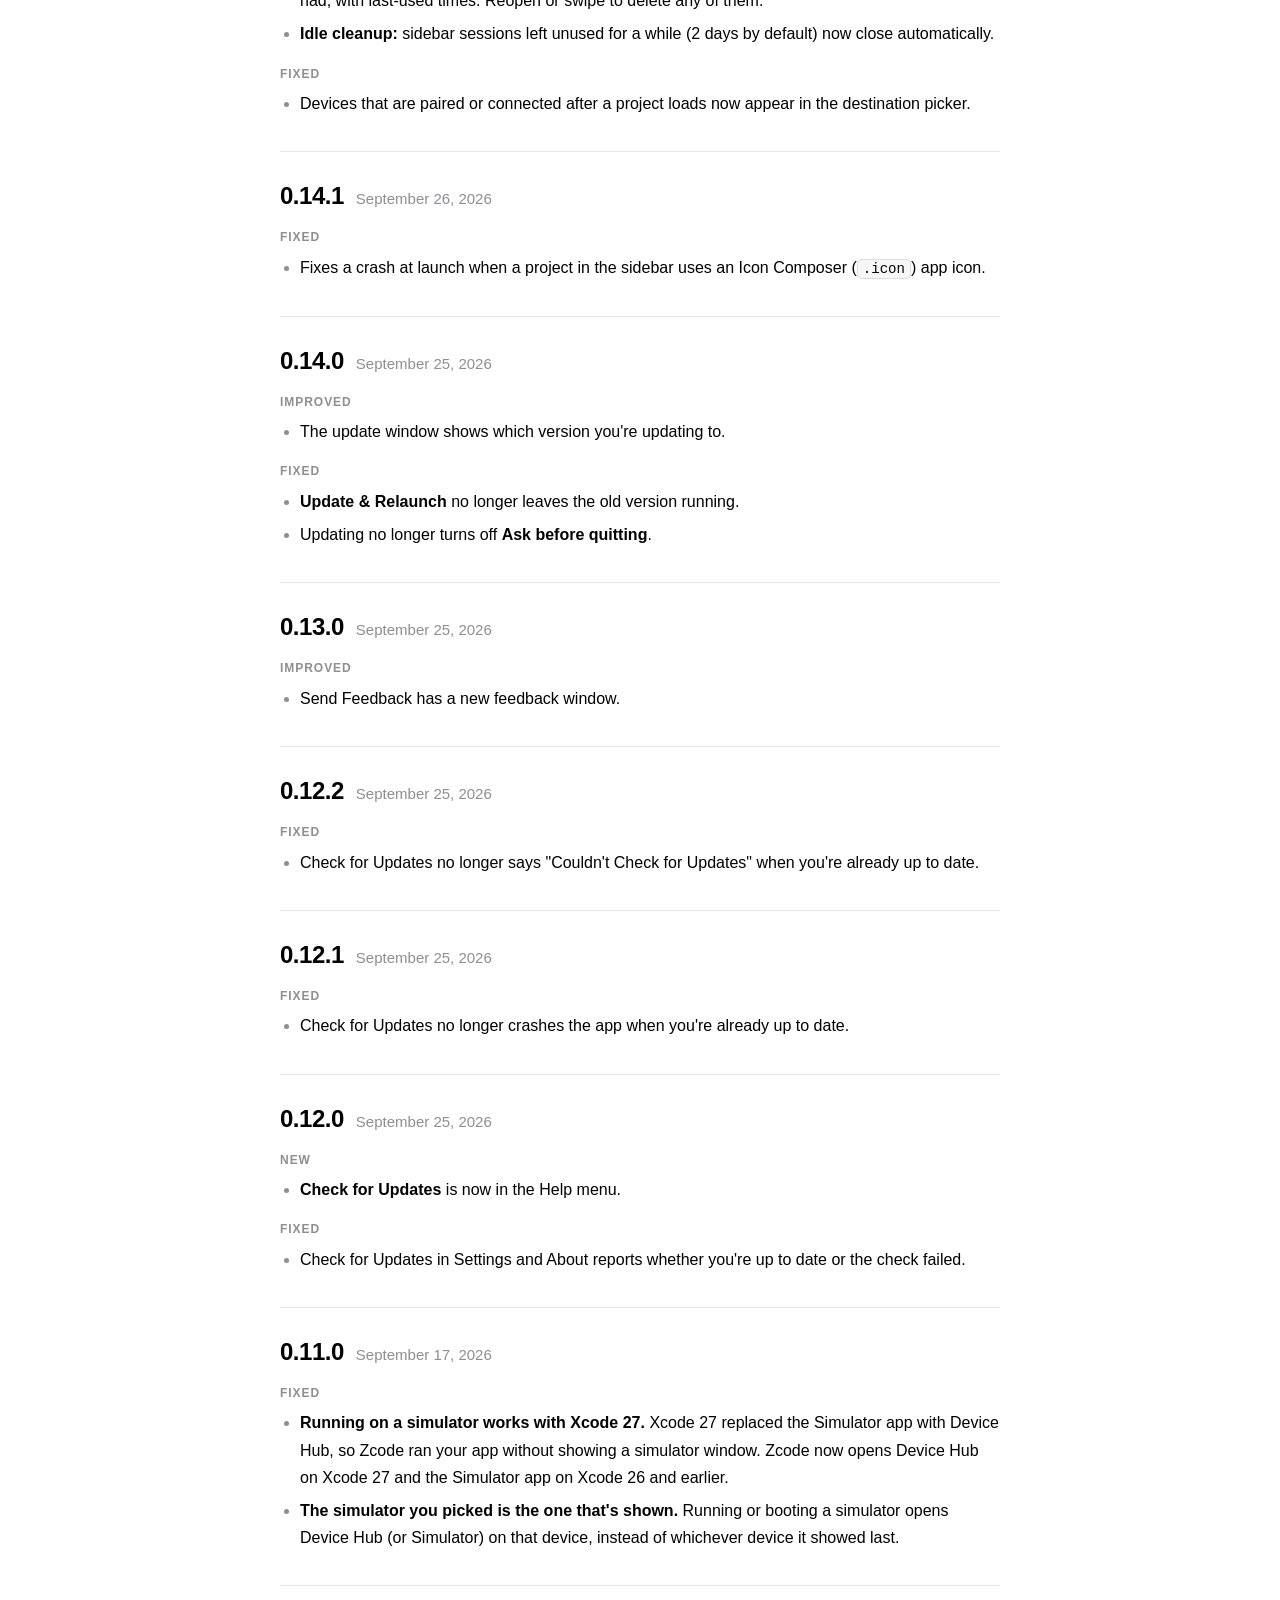
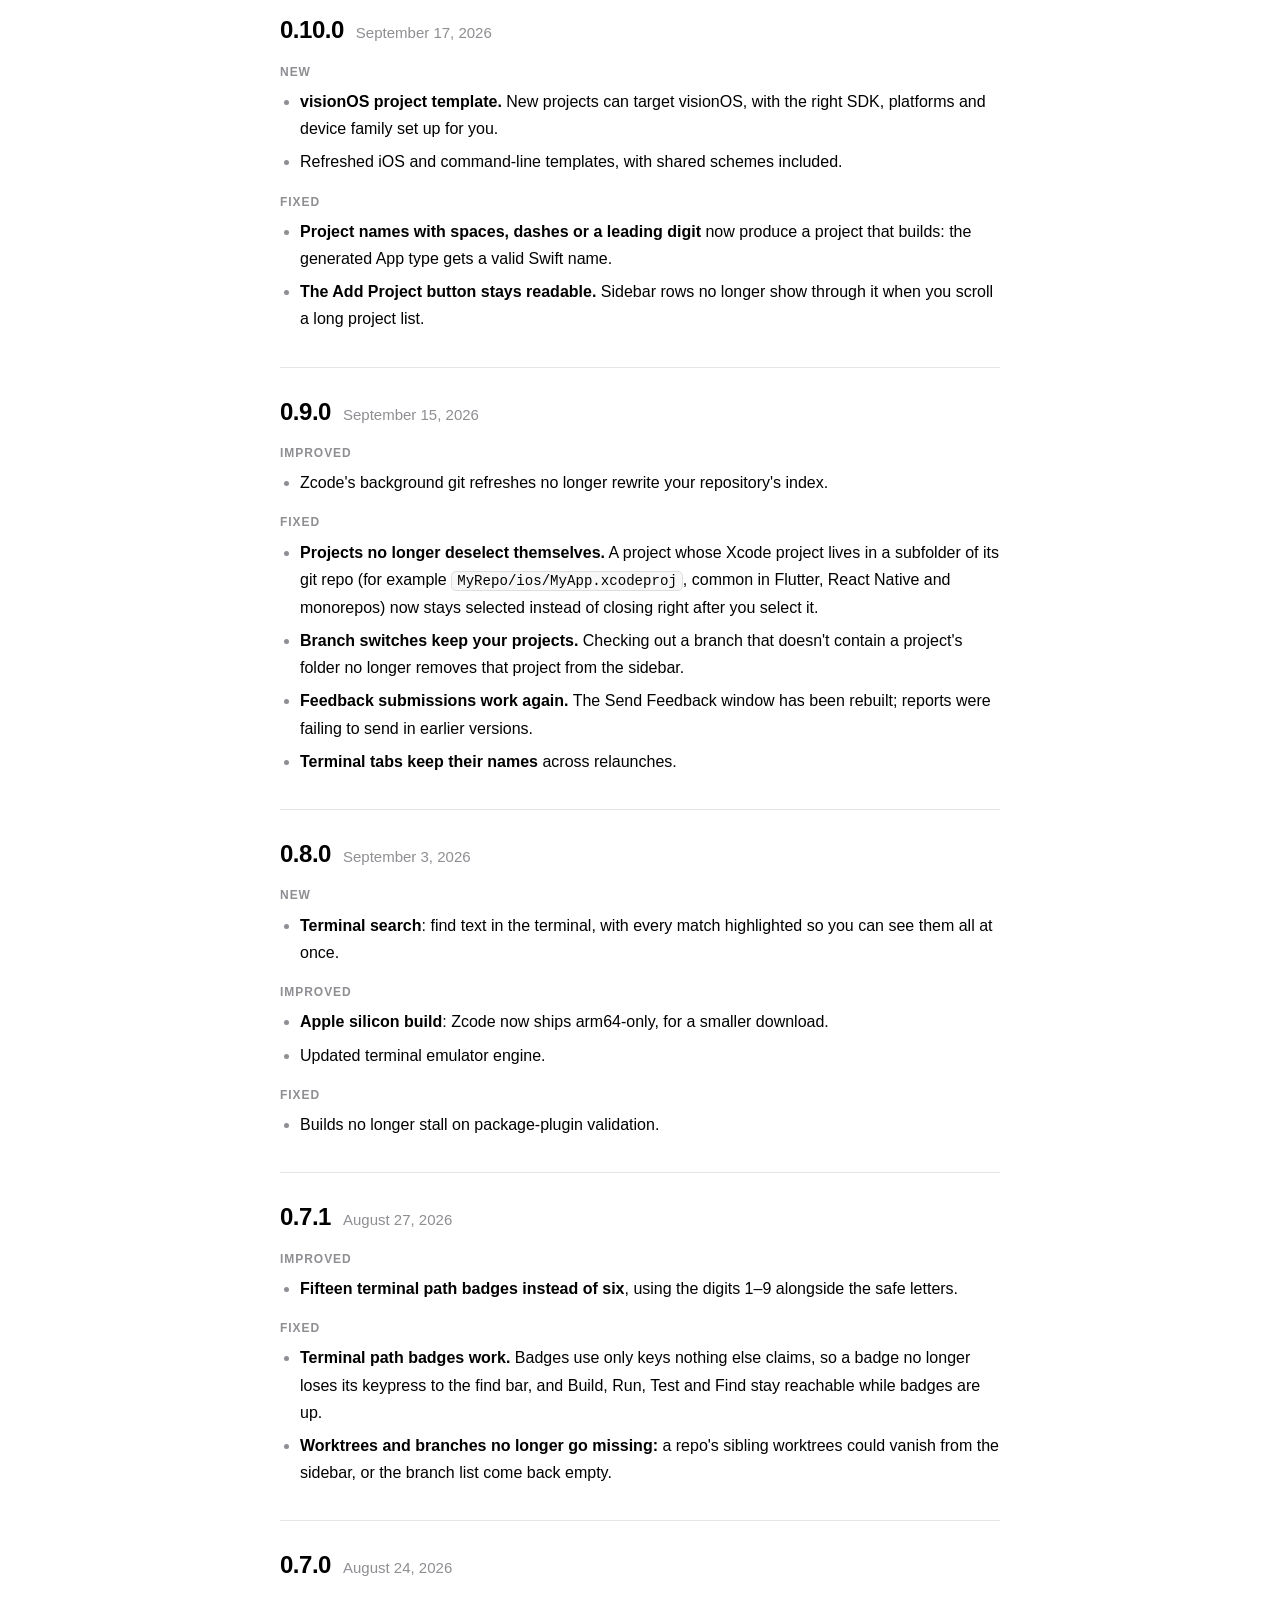
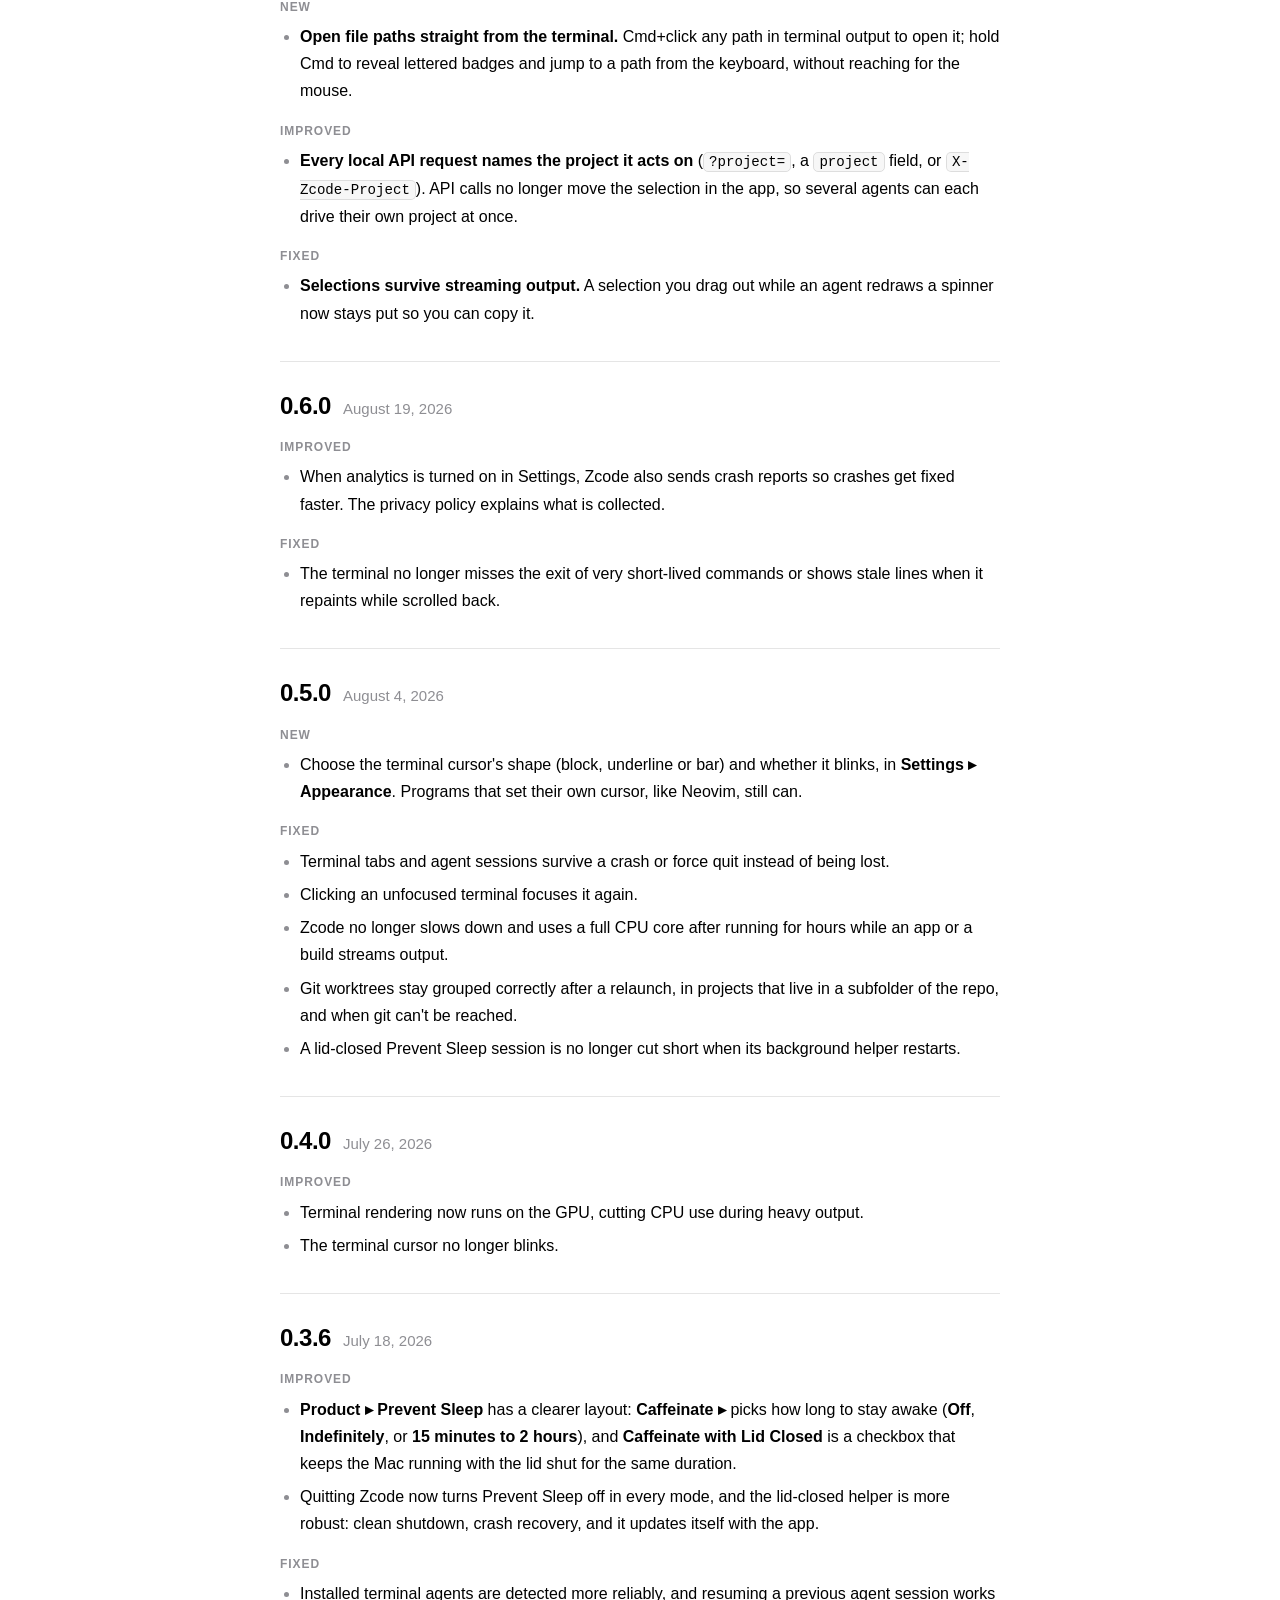
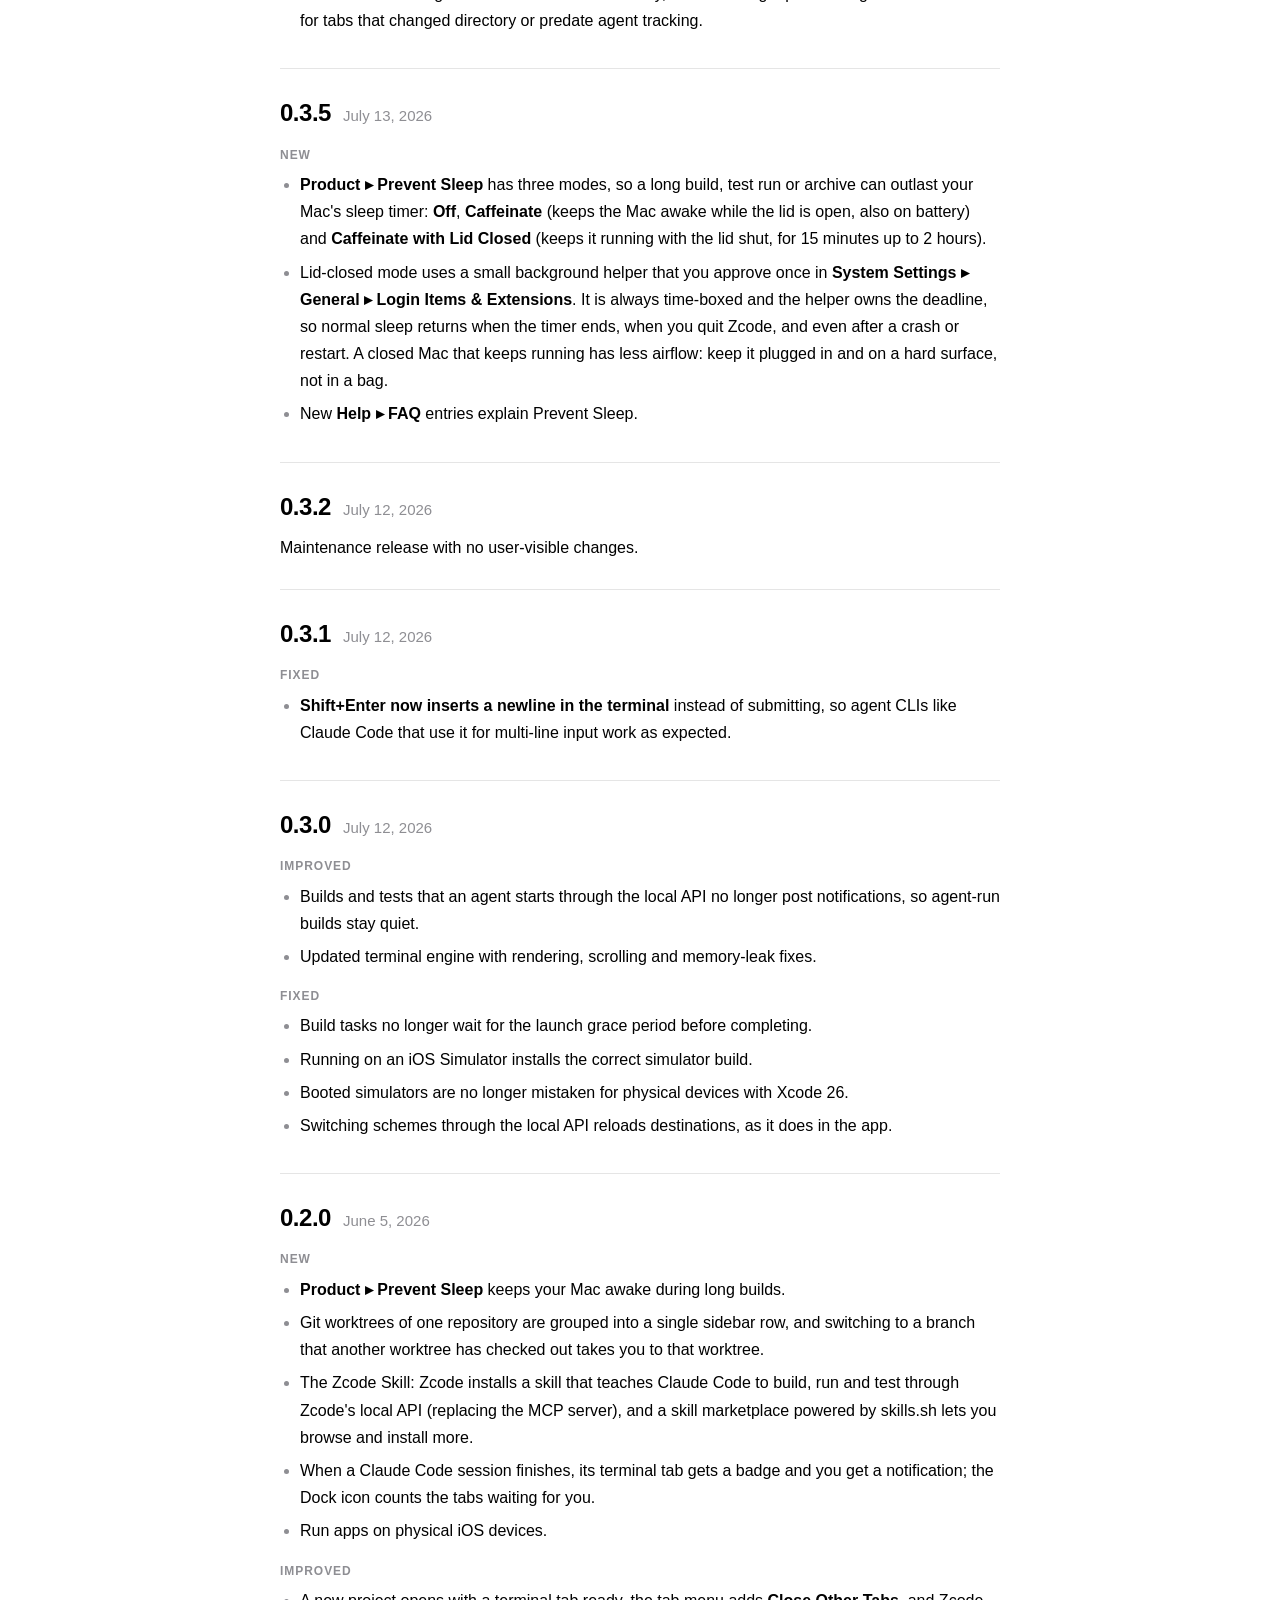
==== commit fc349292: "Changelog: Zcode 0.48.0" ====
--- a/changelog.html
+++ b/changelog.html
@@ -76,6 +76,18 @@
         <p class="changelog-back"><a href="index.html">&larr; Zcode</a></p>
         <h1>Changelog</h1>
         <p class="changelog-intro">What's new in every version of Zcode. The app shows the changes since your version when an update is ready.</p>
+<section id="v0.48.0">
+<h2><a href="#v0.48.0">0.48.0</a> <time datetime="2026-11-25">November 25, 2026</time></h2>
+<h3 class="kind-improved">Improved</h3>
+<ul>
+<li>A reminder or trigger that continues an Antigravity (<code>agy</code>) session now resumes that session&#x27;s own conversation with the task, instead of starting a new one.</li>
+<li>Antigravity (<code>agy</code>) sessions in the sidebar are now named after their conversation&#x27;s title, like Claude Code sessions, instead of &quot;Terminal 7&quot;.</li>
+</ul>
+<h3 class="kind-fixed">Fixed</h3>
+<ul>
+<li>Every Antigravity (<code>agy</code>) session now resumes its own conversation when Zcode reopens it, instead of only the most recent one picking up where it left off and the others starting over.</li>
+</ul>
+</section>
 <section id="v0.47.0">
 <h2><a href="#v0.47.0">0.47.0</a> <time datetime="2026-11-25">November 25, 2026</time></h2>
 <h3 class="kind-new">New</h3>
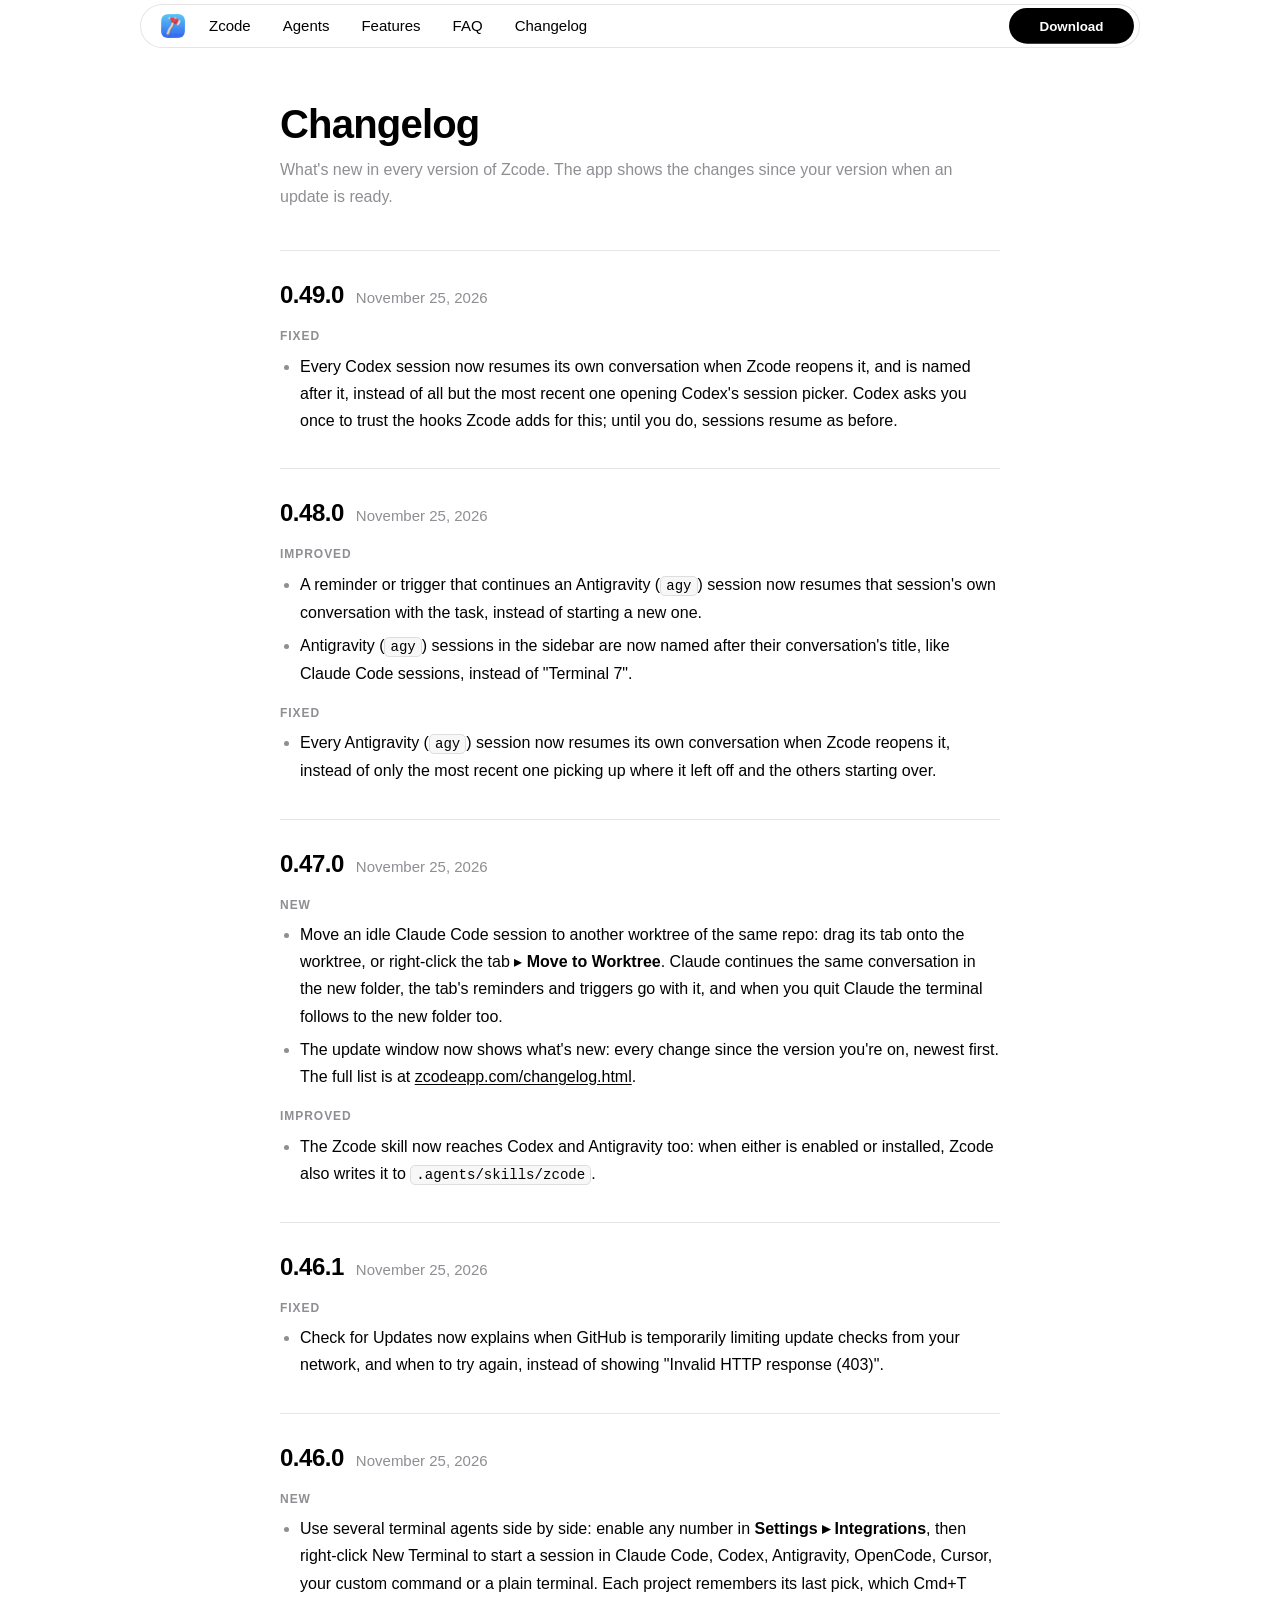
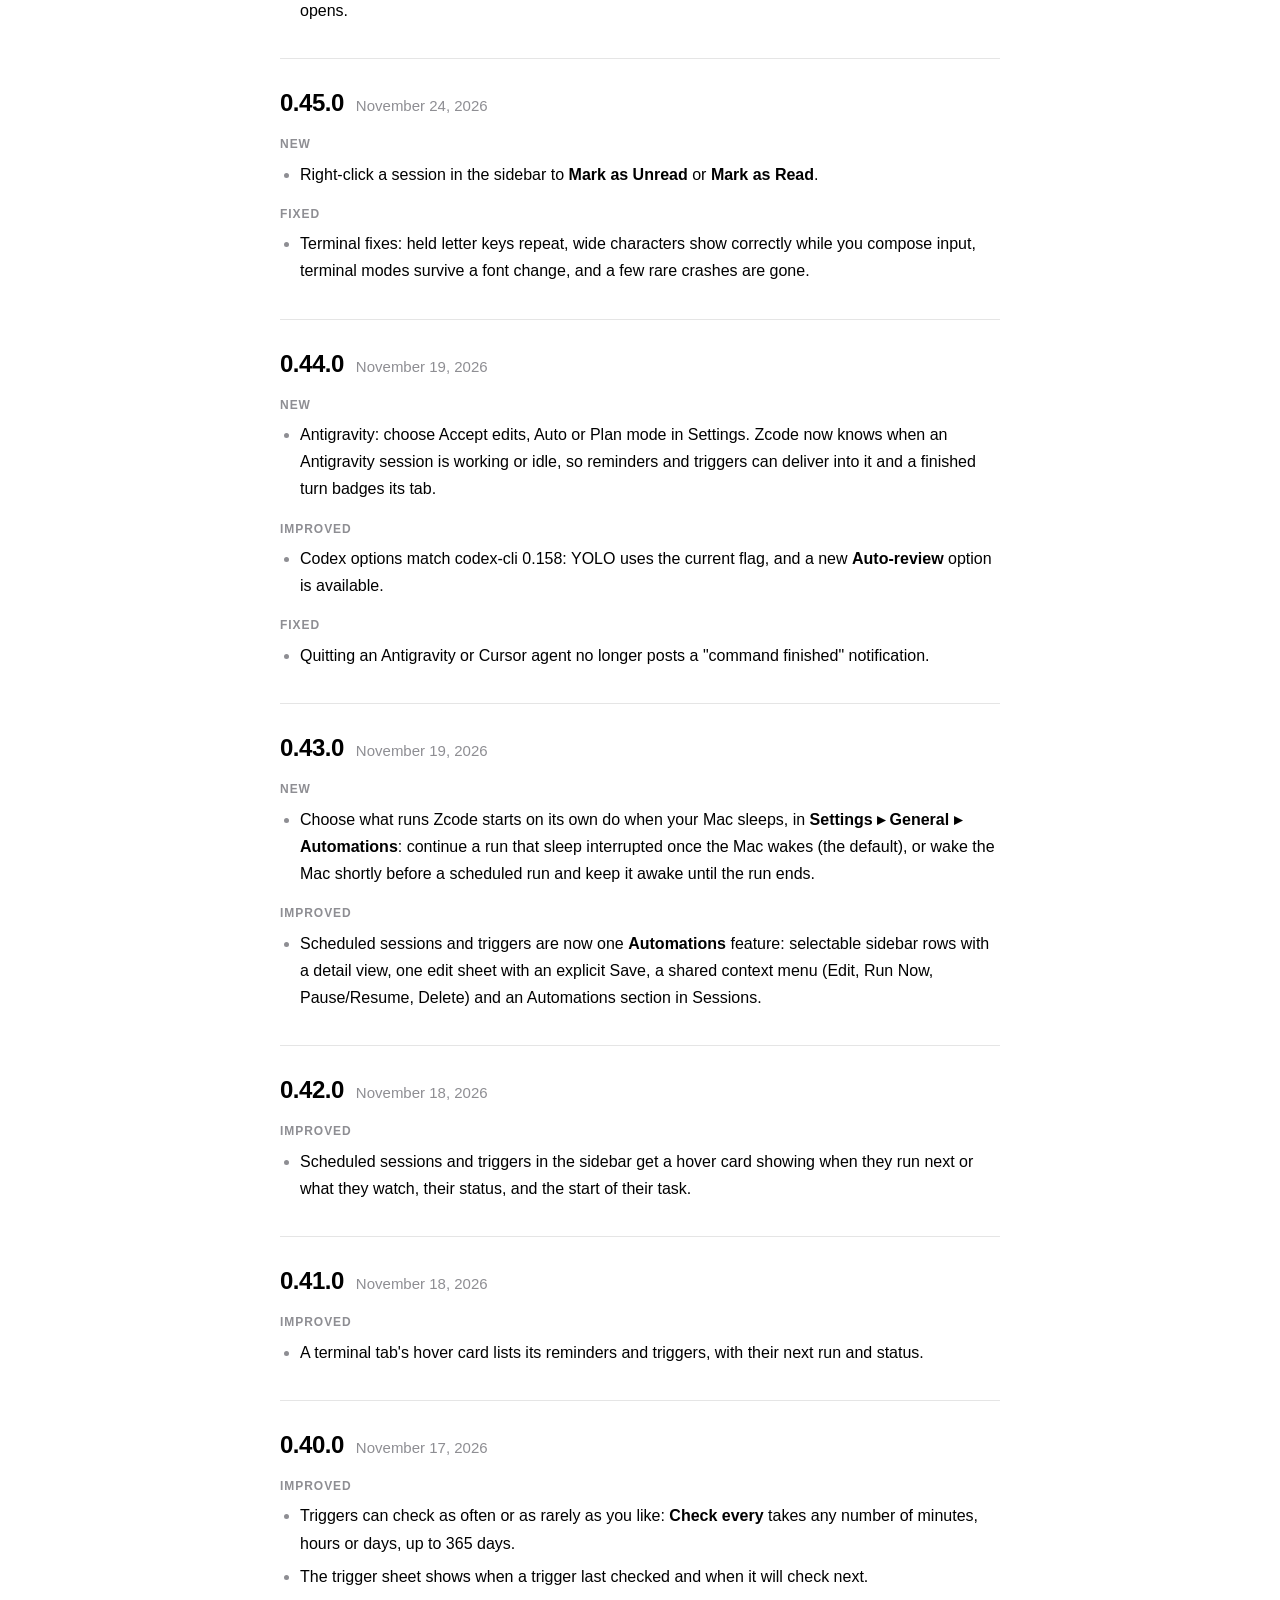
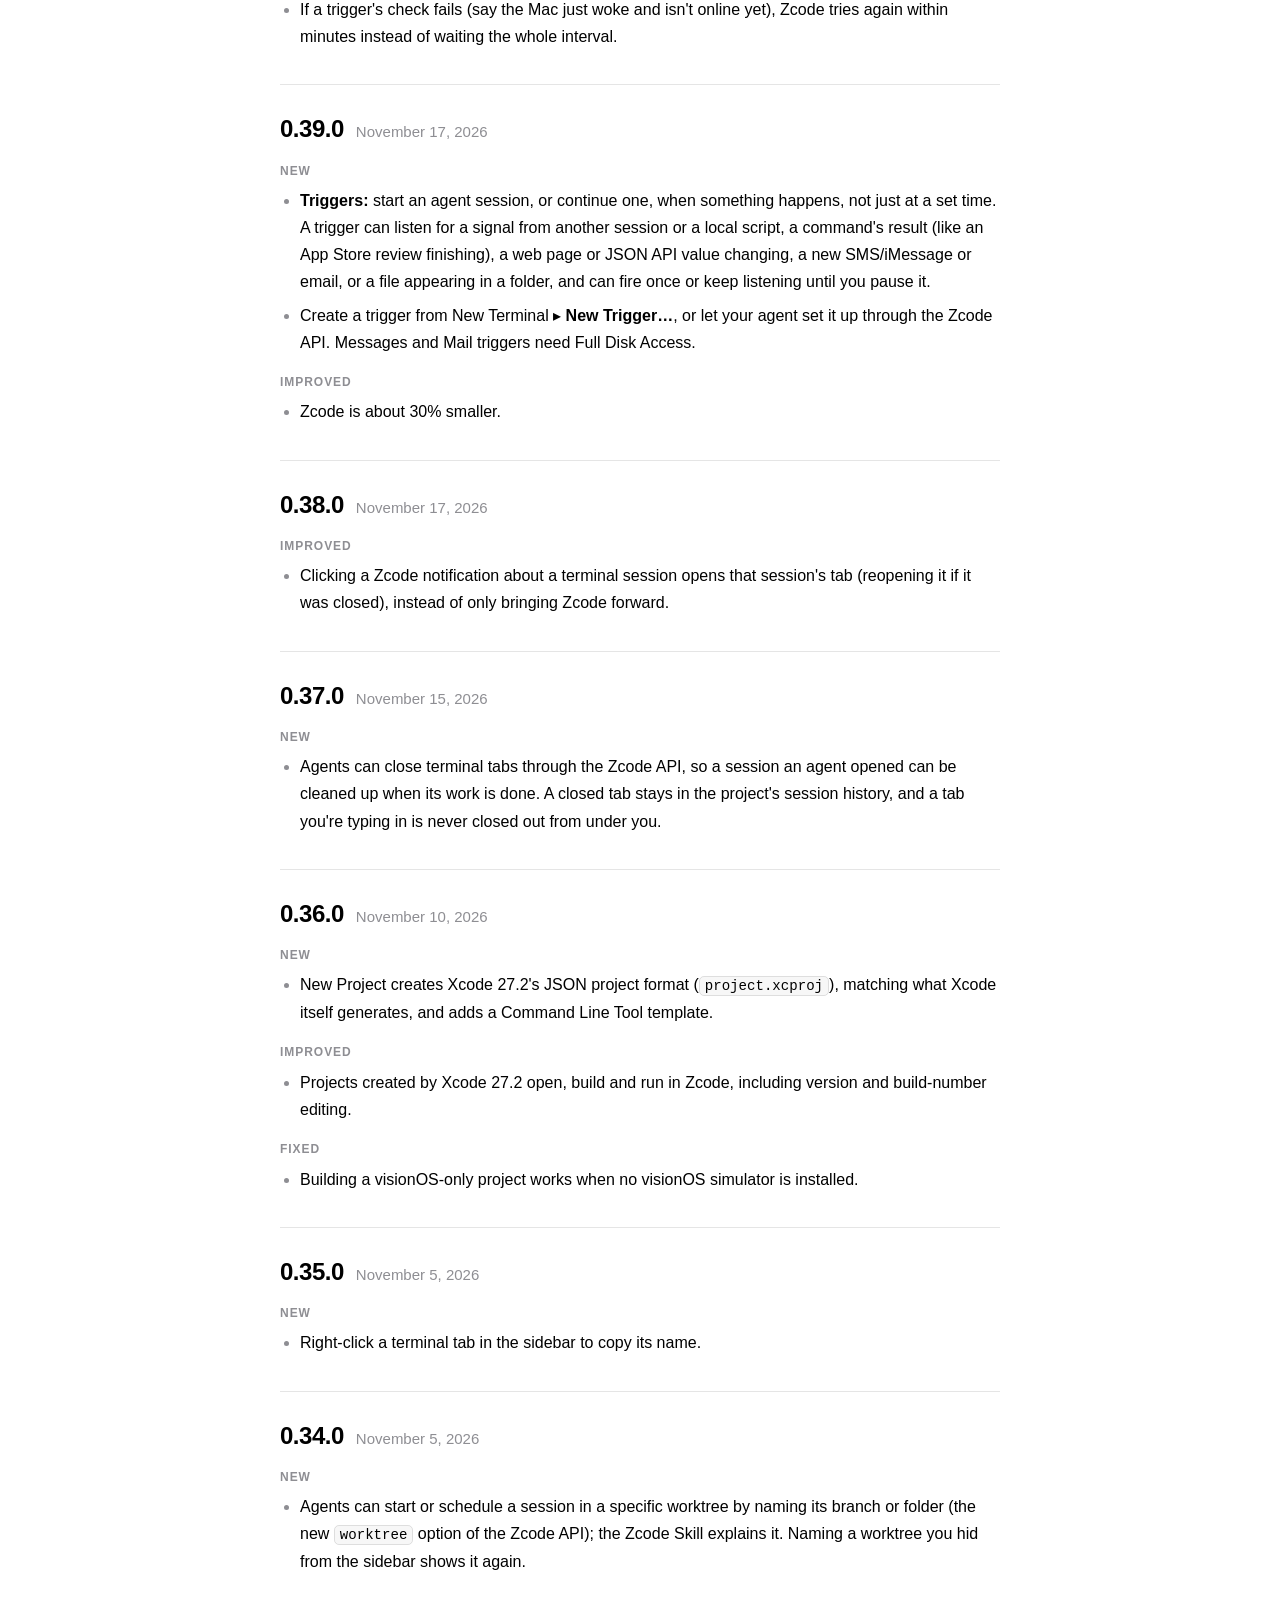
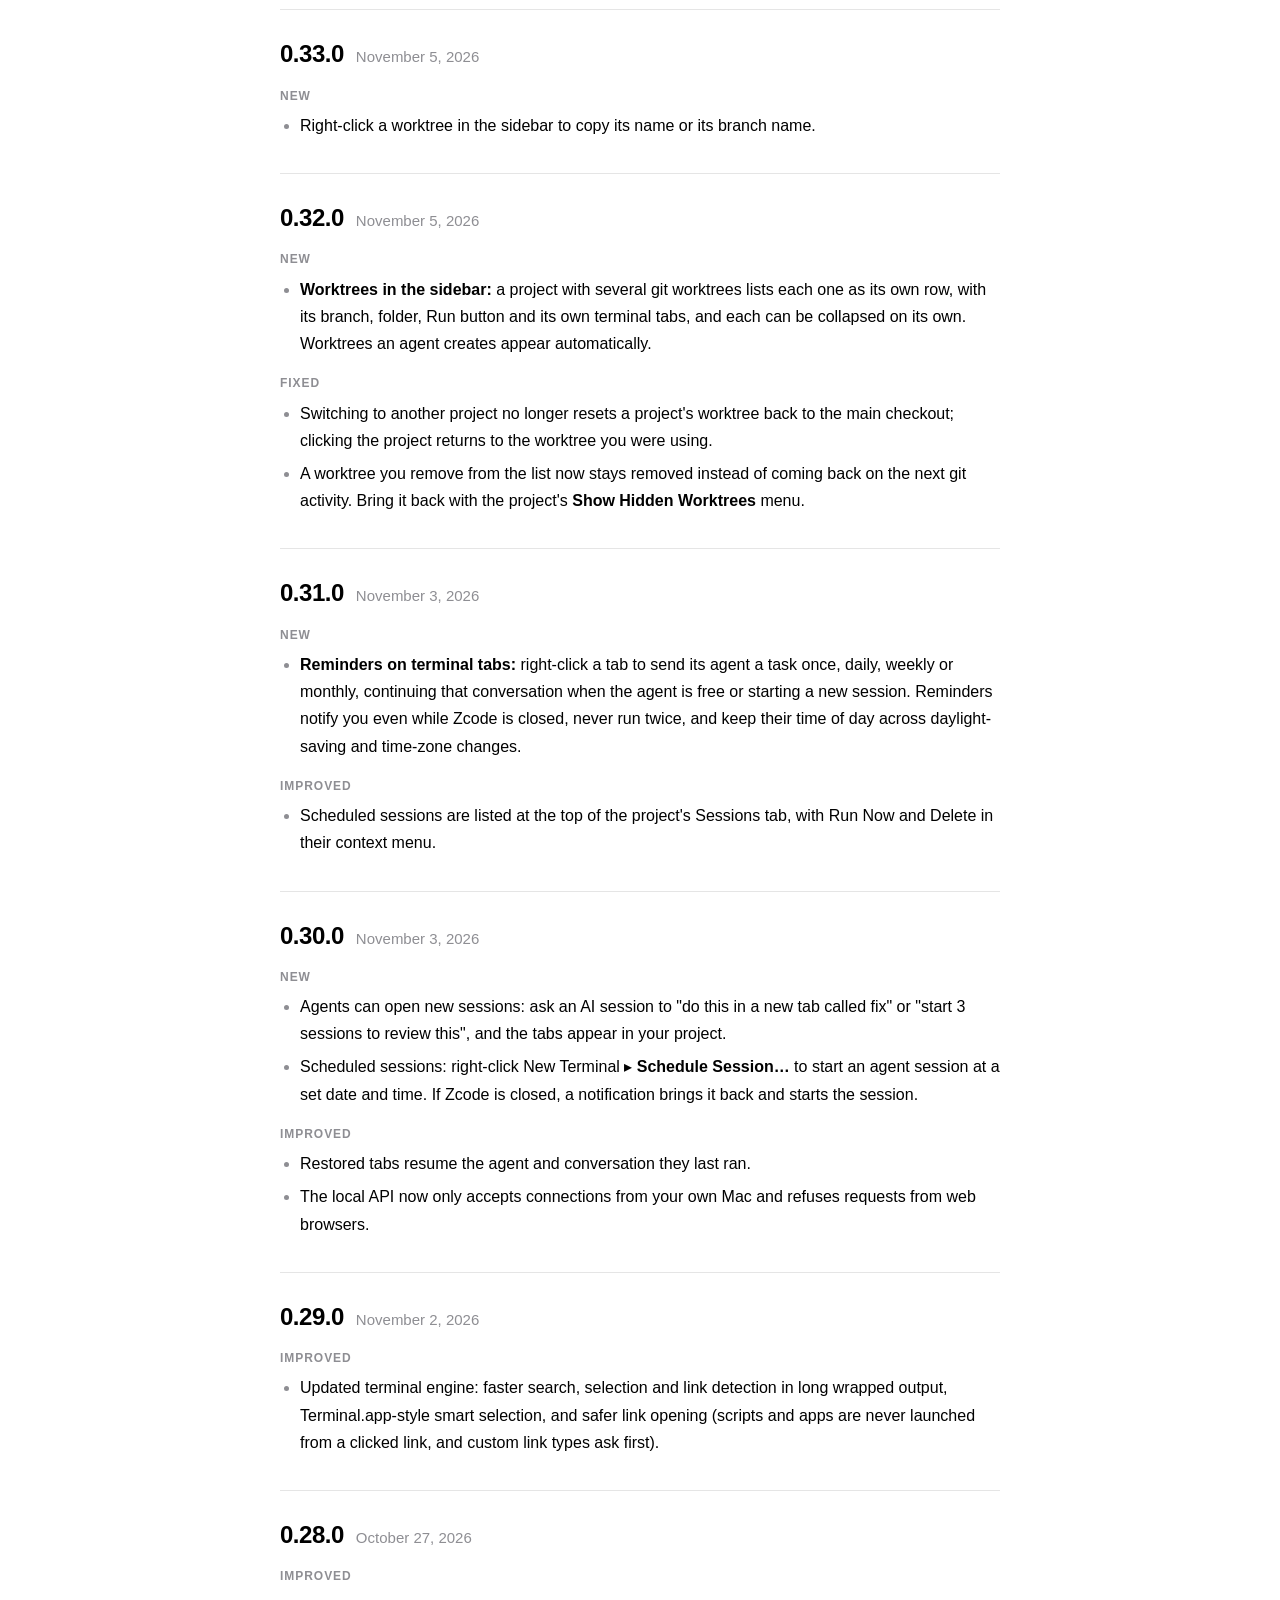
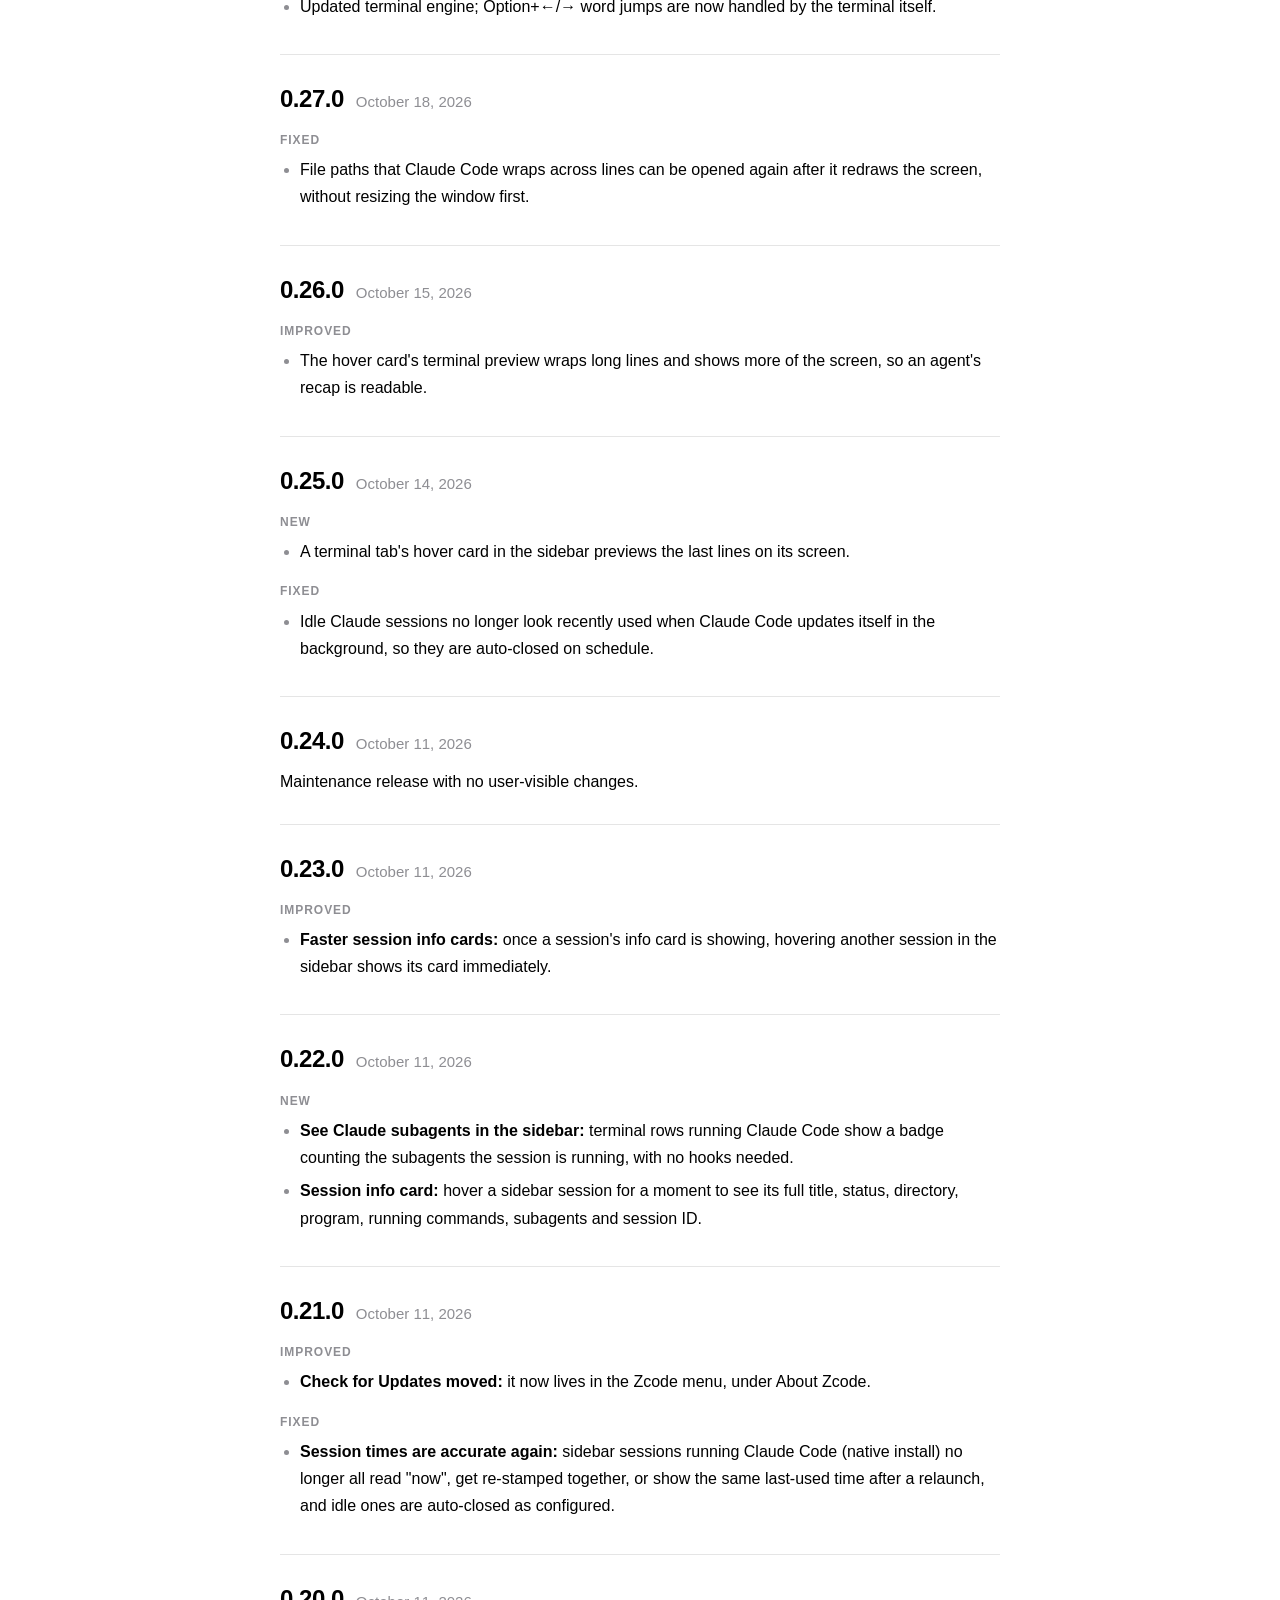
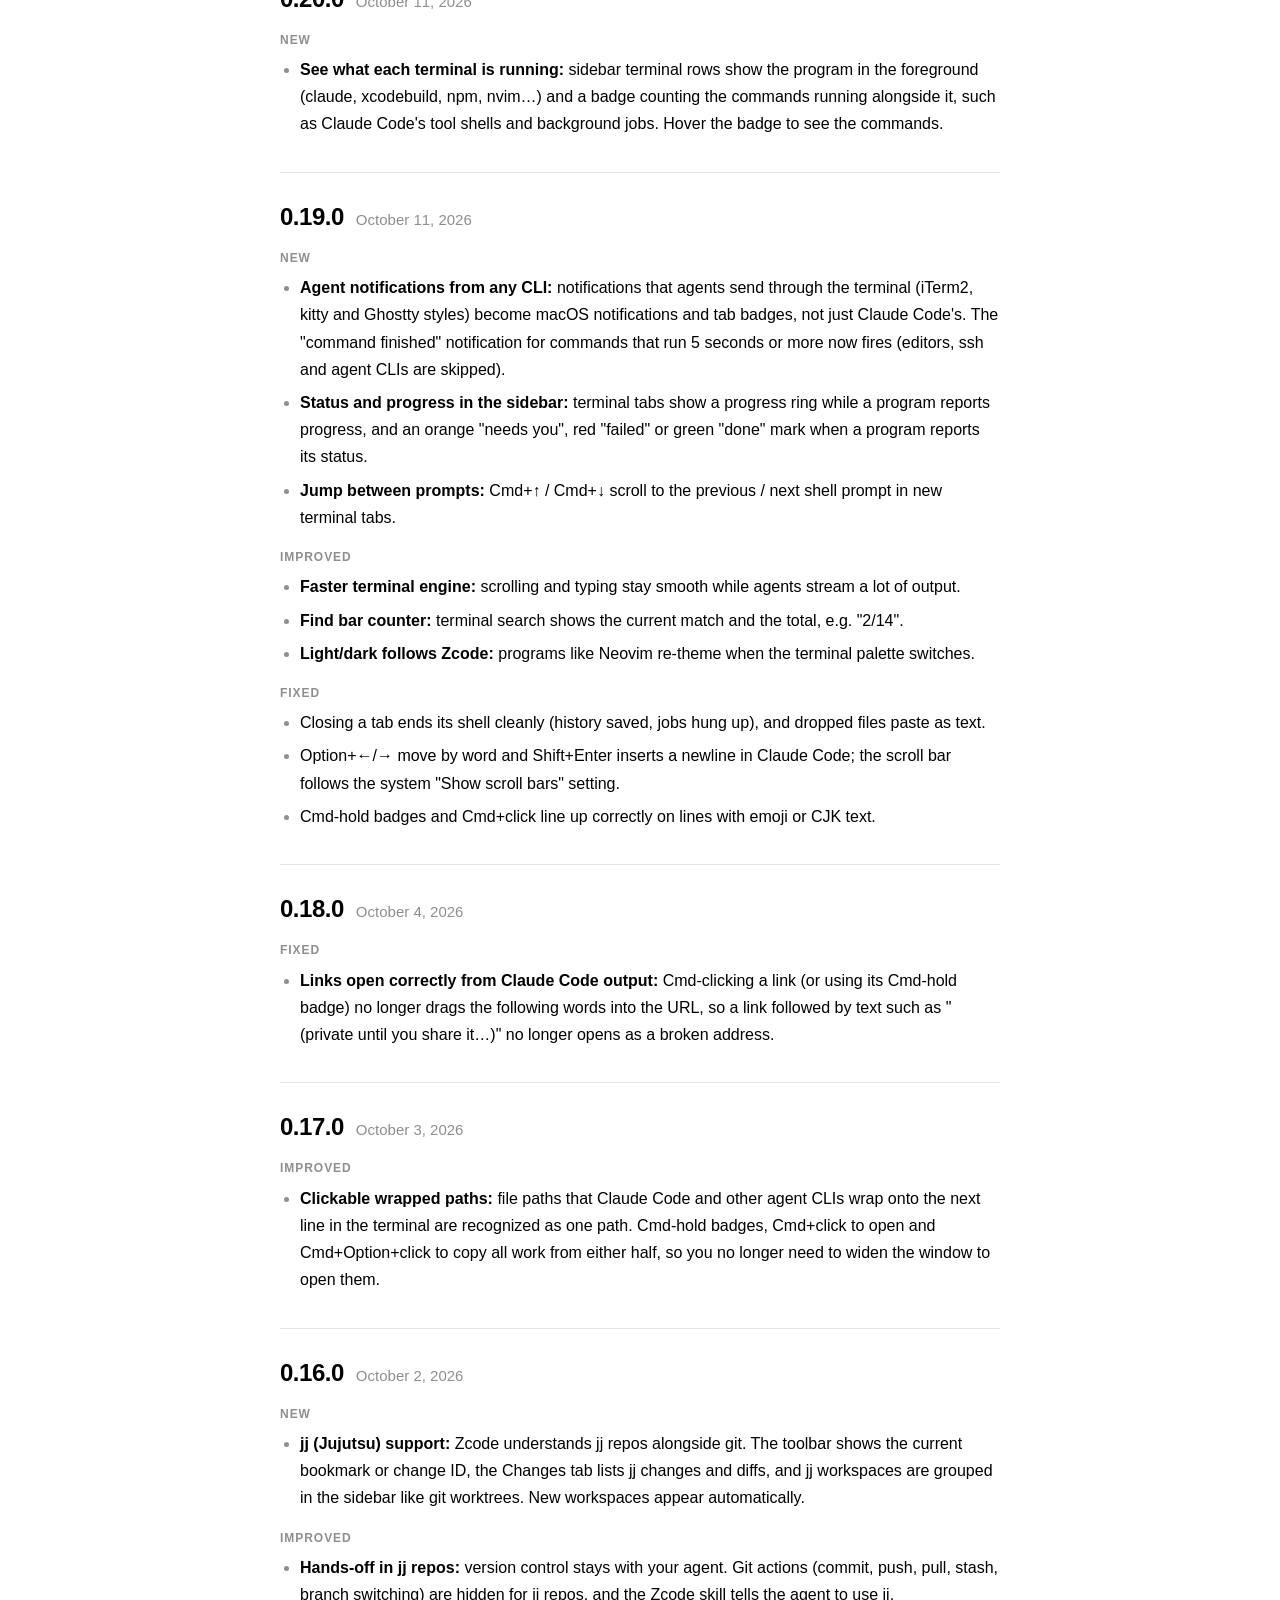
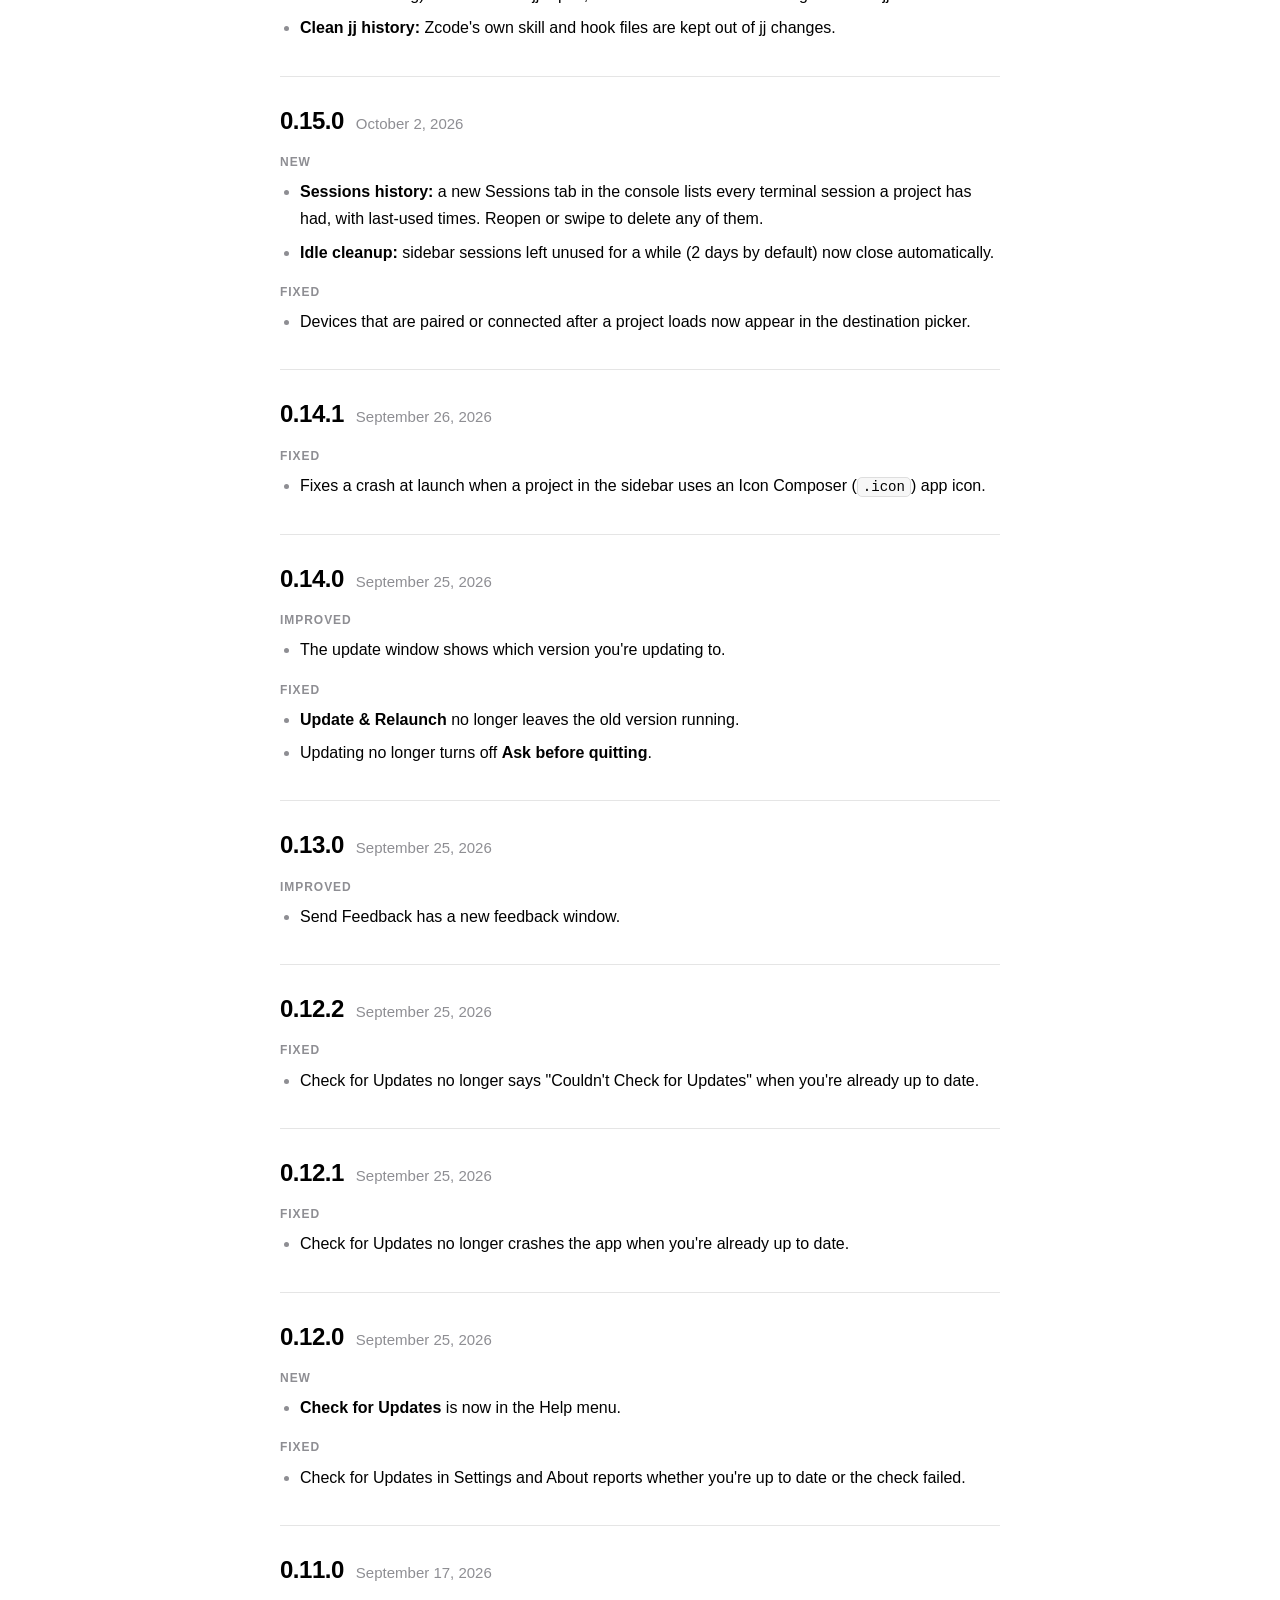
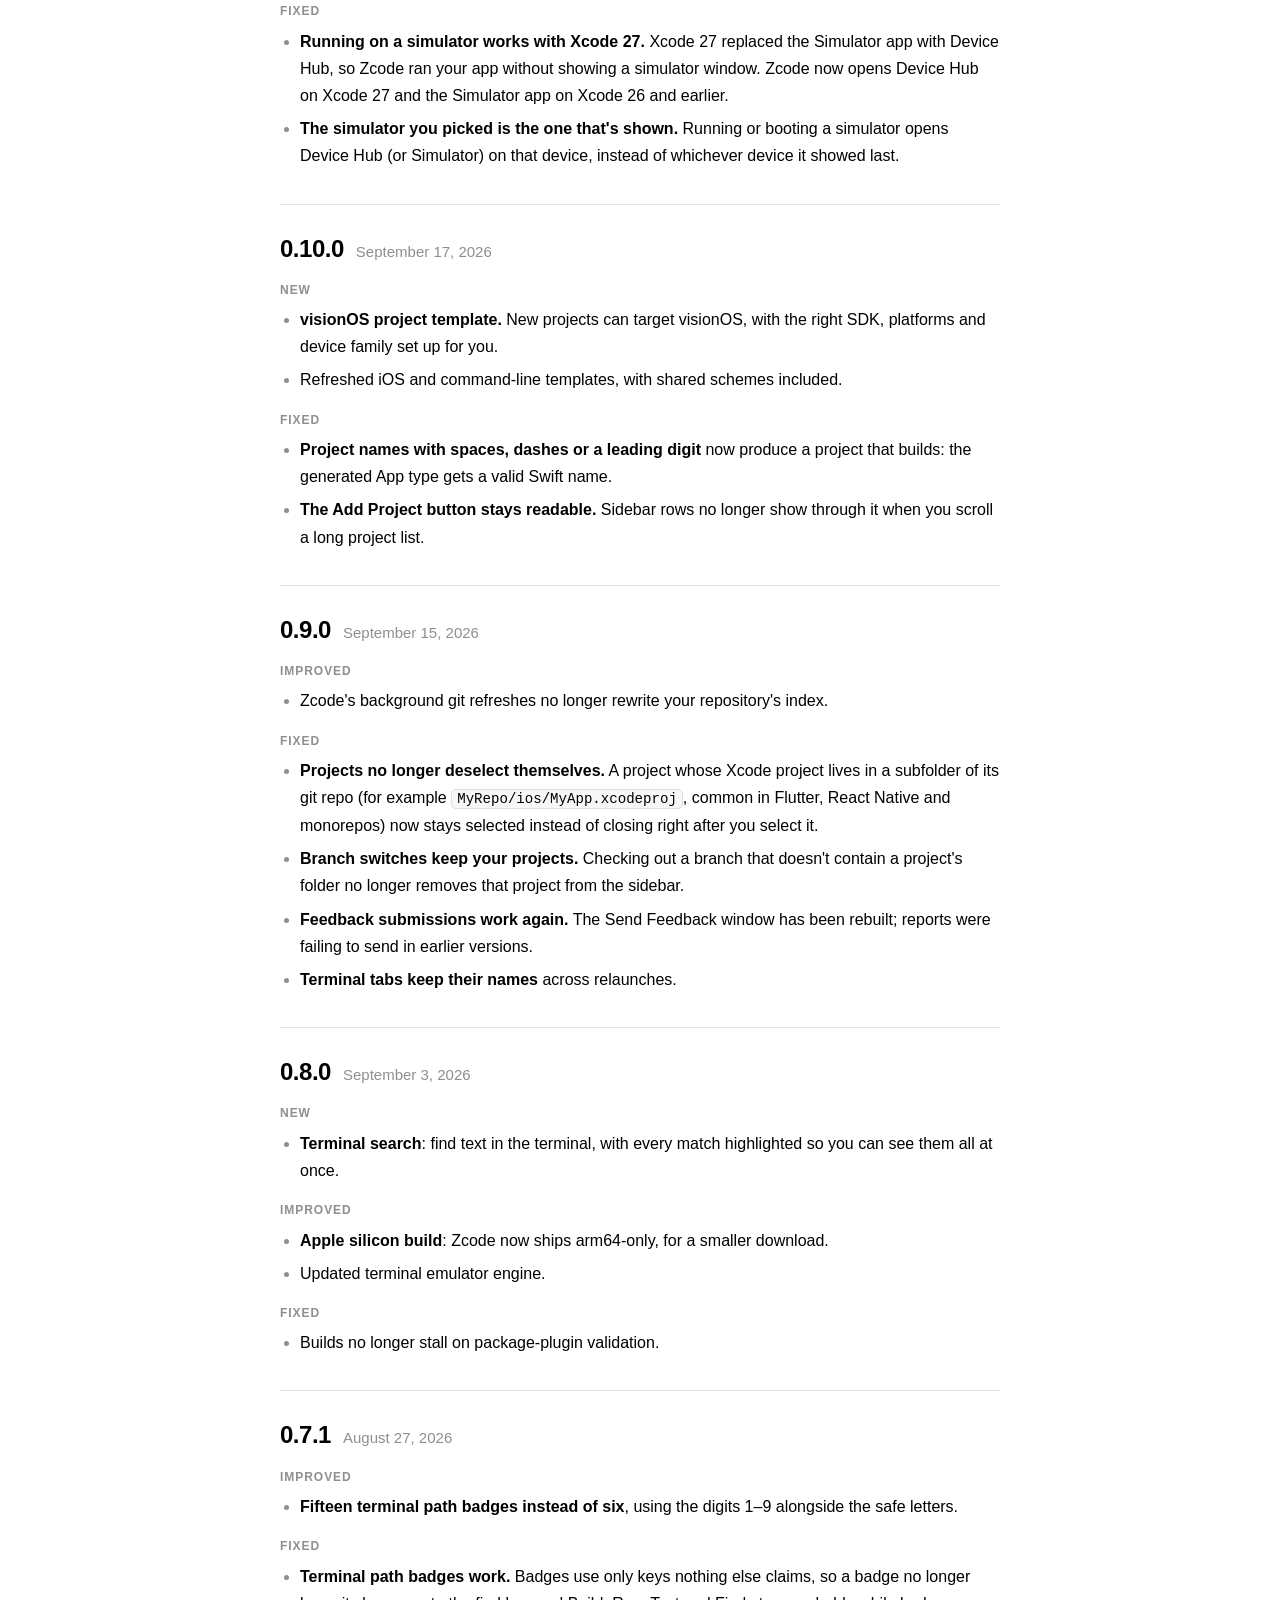
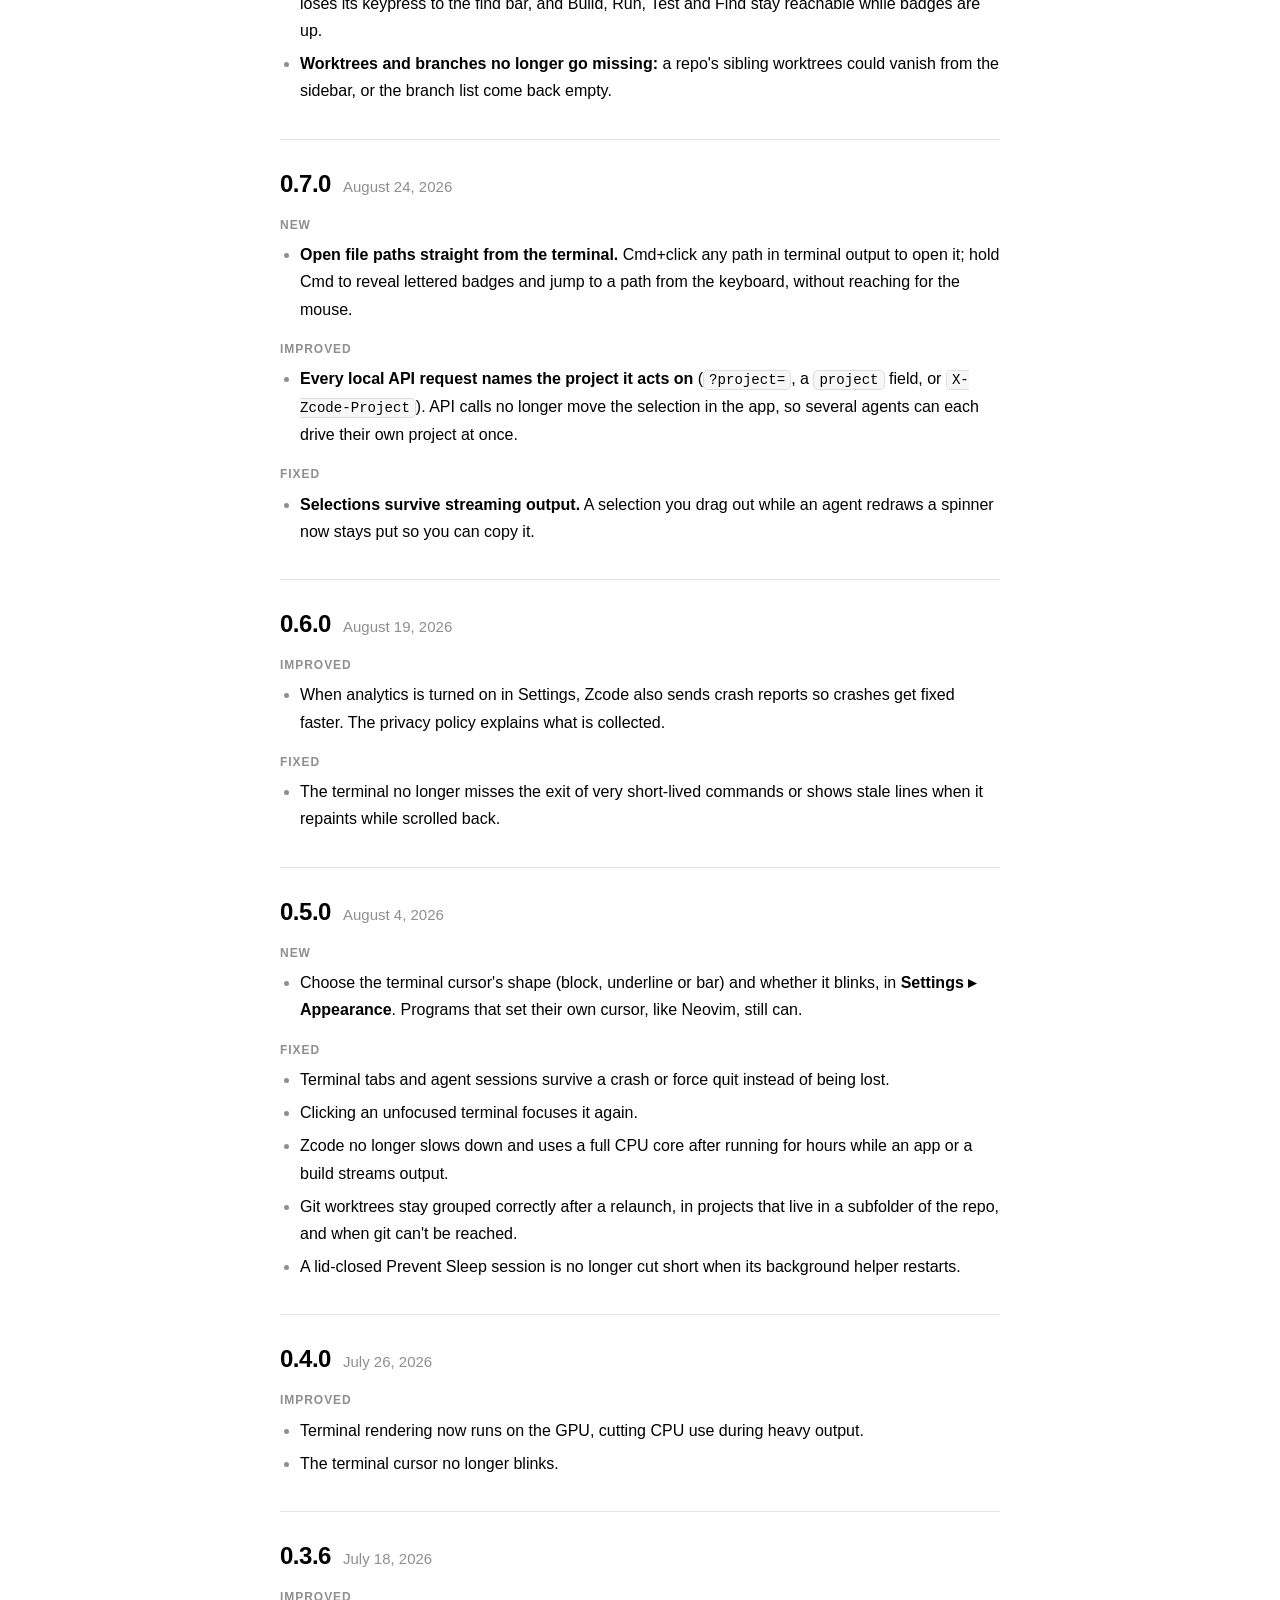
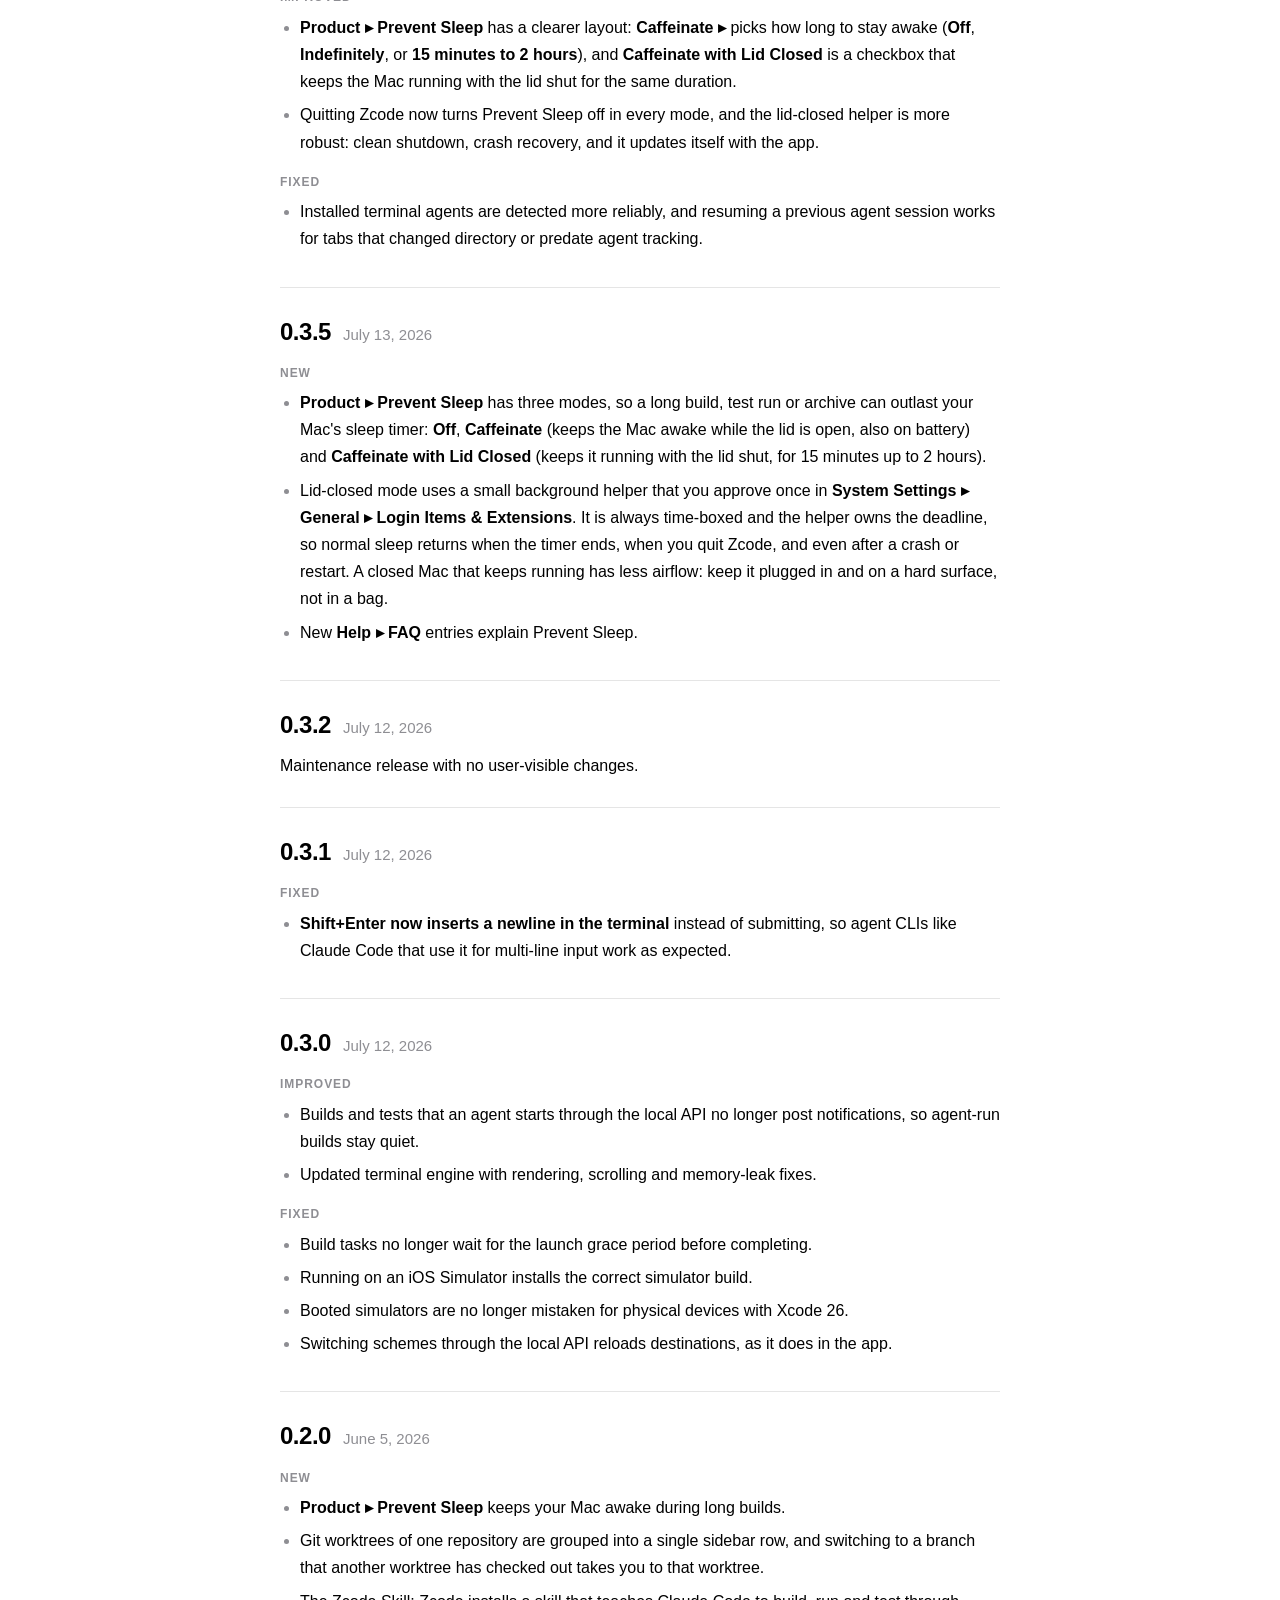
==== commit 7f094357: "Changelog: Zcode 0.49.0" ====
--- a/changelog.html
+++ b/changelog.html
@@ -76,6 +76,13 @@
         <p class="changelog-back"><a href="index.html">&larr; Zcode</a></p>
         <h1>Changelog</h1>
         <p class="changelog-intro">What's new in every version of Zcode. The app shows the changes since your version when an update is ready.</p>
+<section id="v0.49.0">
+<h2><a href="#v0.49.0">0.49.0</a> <time datetime="2026-11-25">November 25, 2026</time></h2>
+<h3 class="kind-fixed">Fixed</h3>
+<ul>
+<li>Every Codex session now resumes its own conversation when Zcode reopens it, and is named after it, instead of all but the most recent one opening Codex&#x27;s session picker. Codex asks you once to trust the hooks Zcode adds for this; until you do, sessions resume as before.</li>
+</ul>
+</section>
 <section id="v0.48.0">
 <h2><a href="#v0.48.0">0.48.0</a> <time datetime="2026-11-25">November 25, 2026</time></h2>
 <h3 class="kind-improved">Improved</h3>
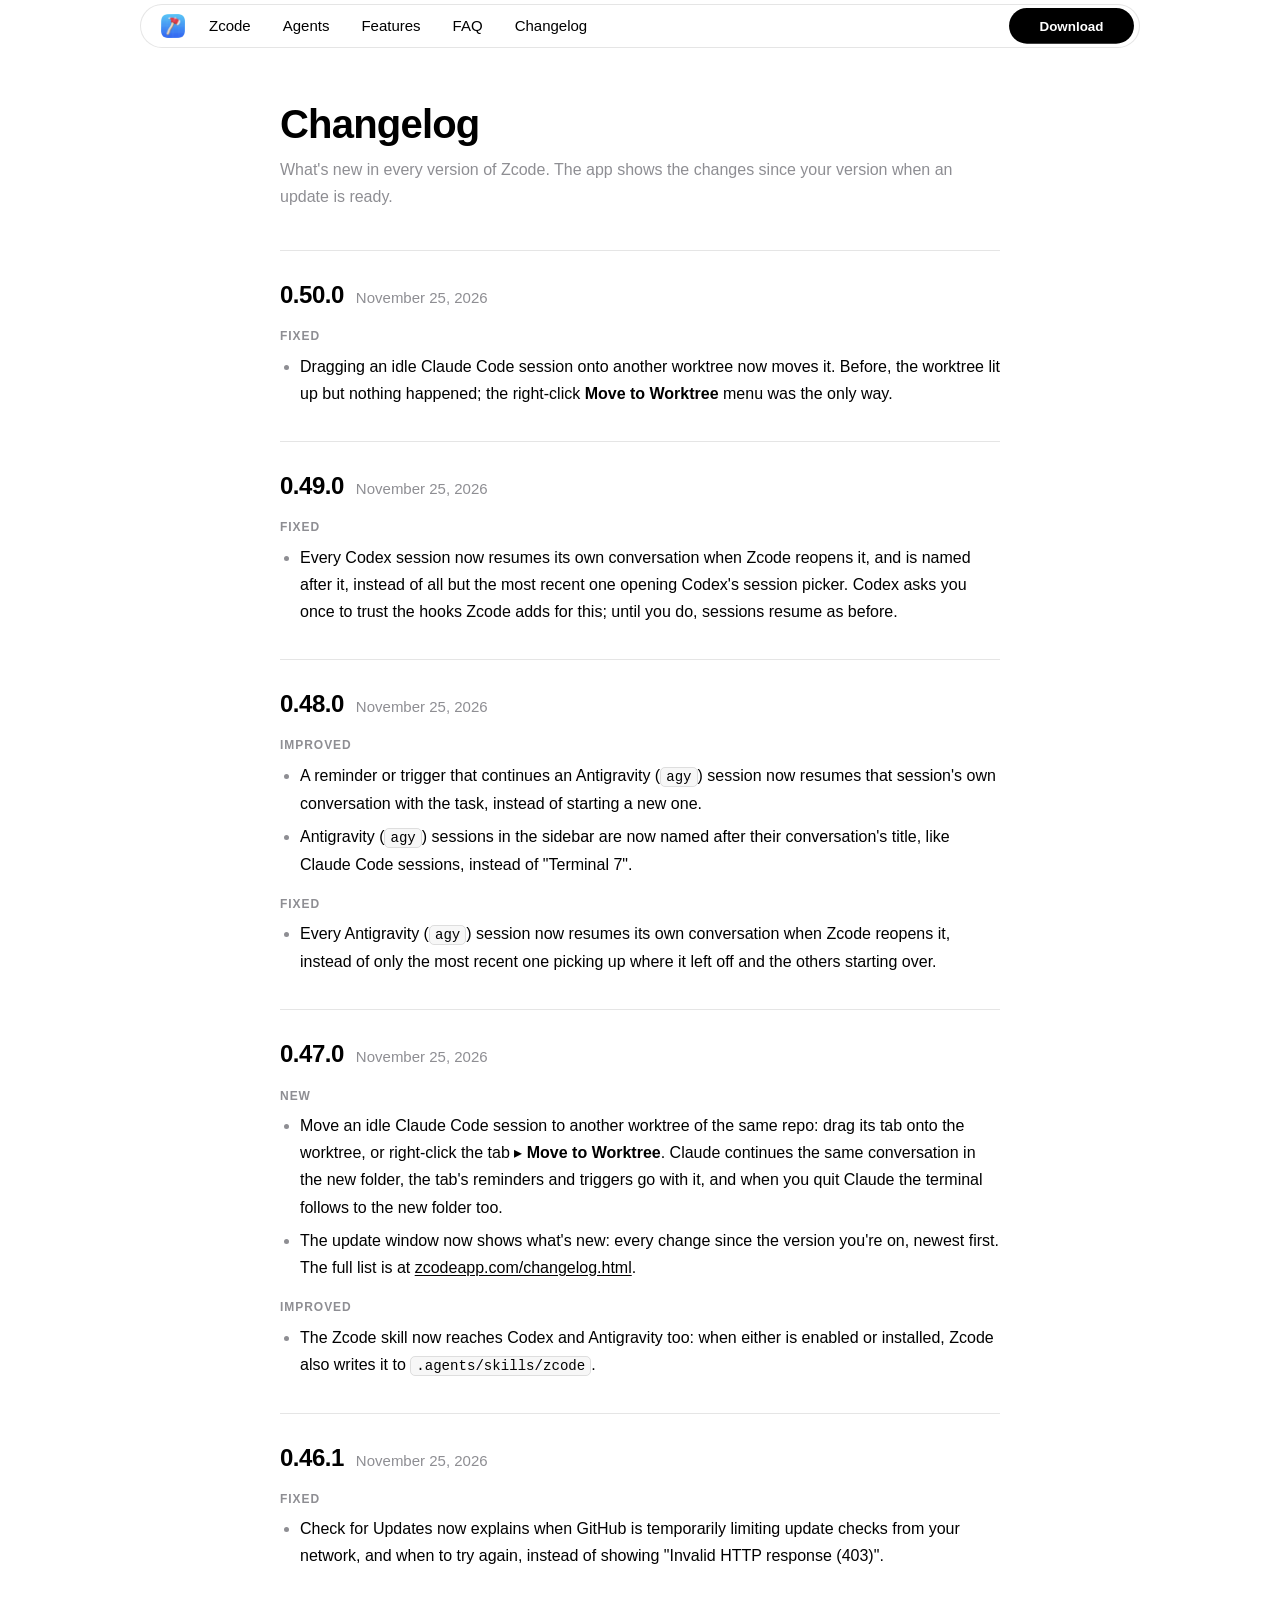
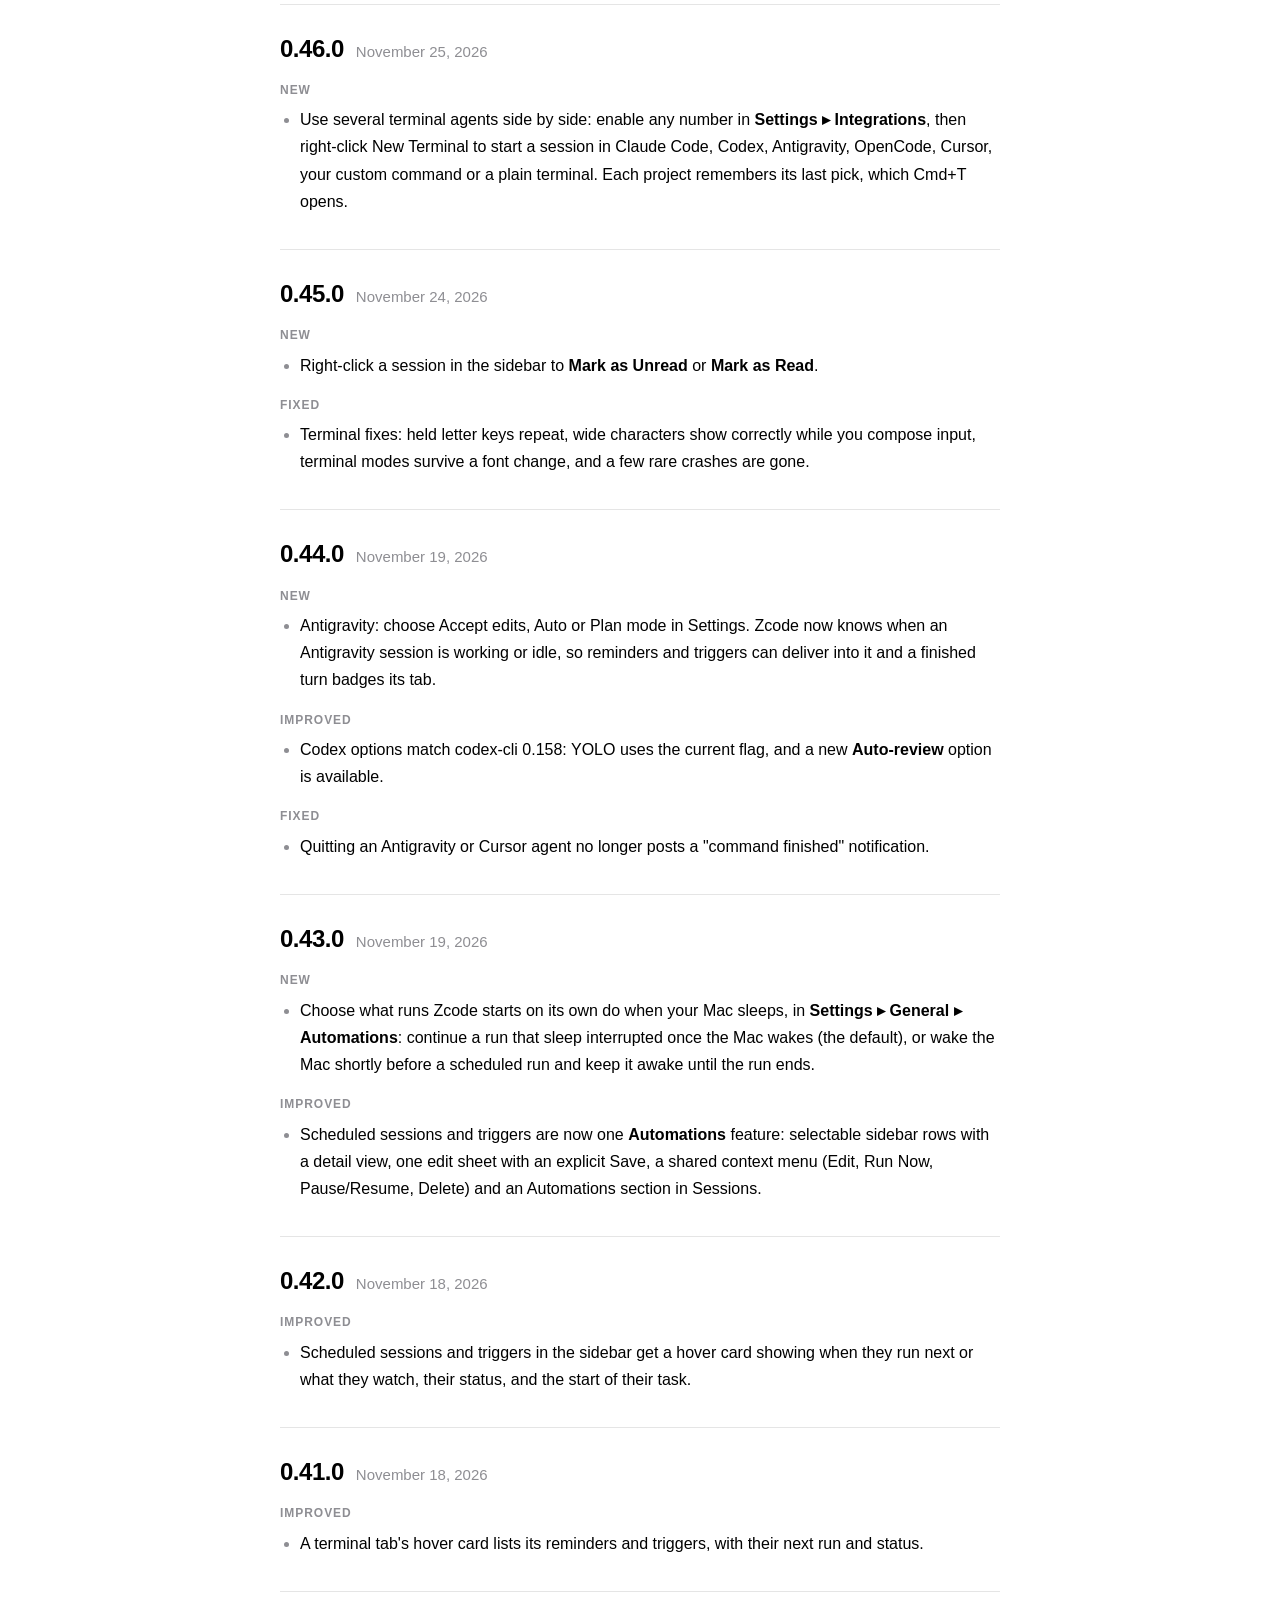
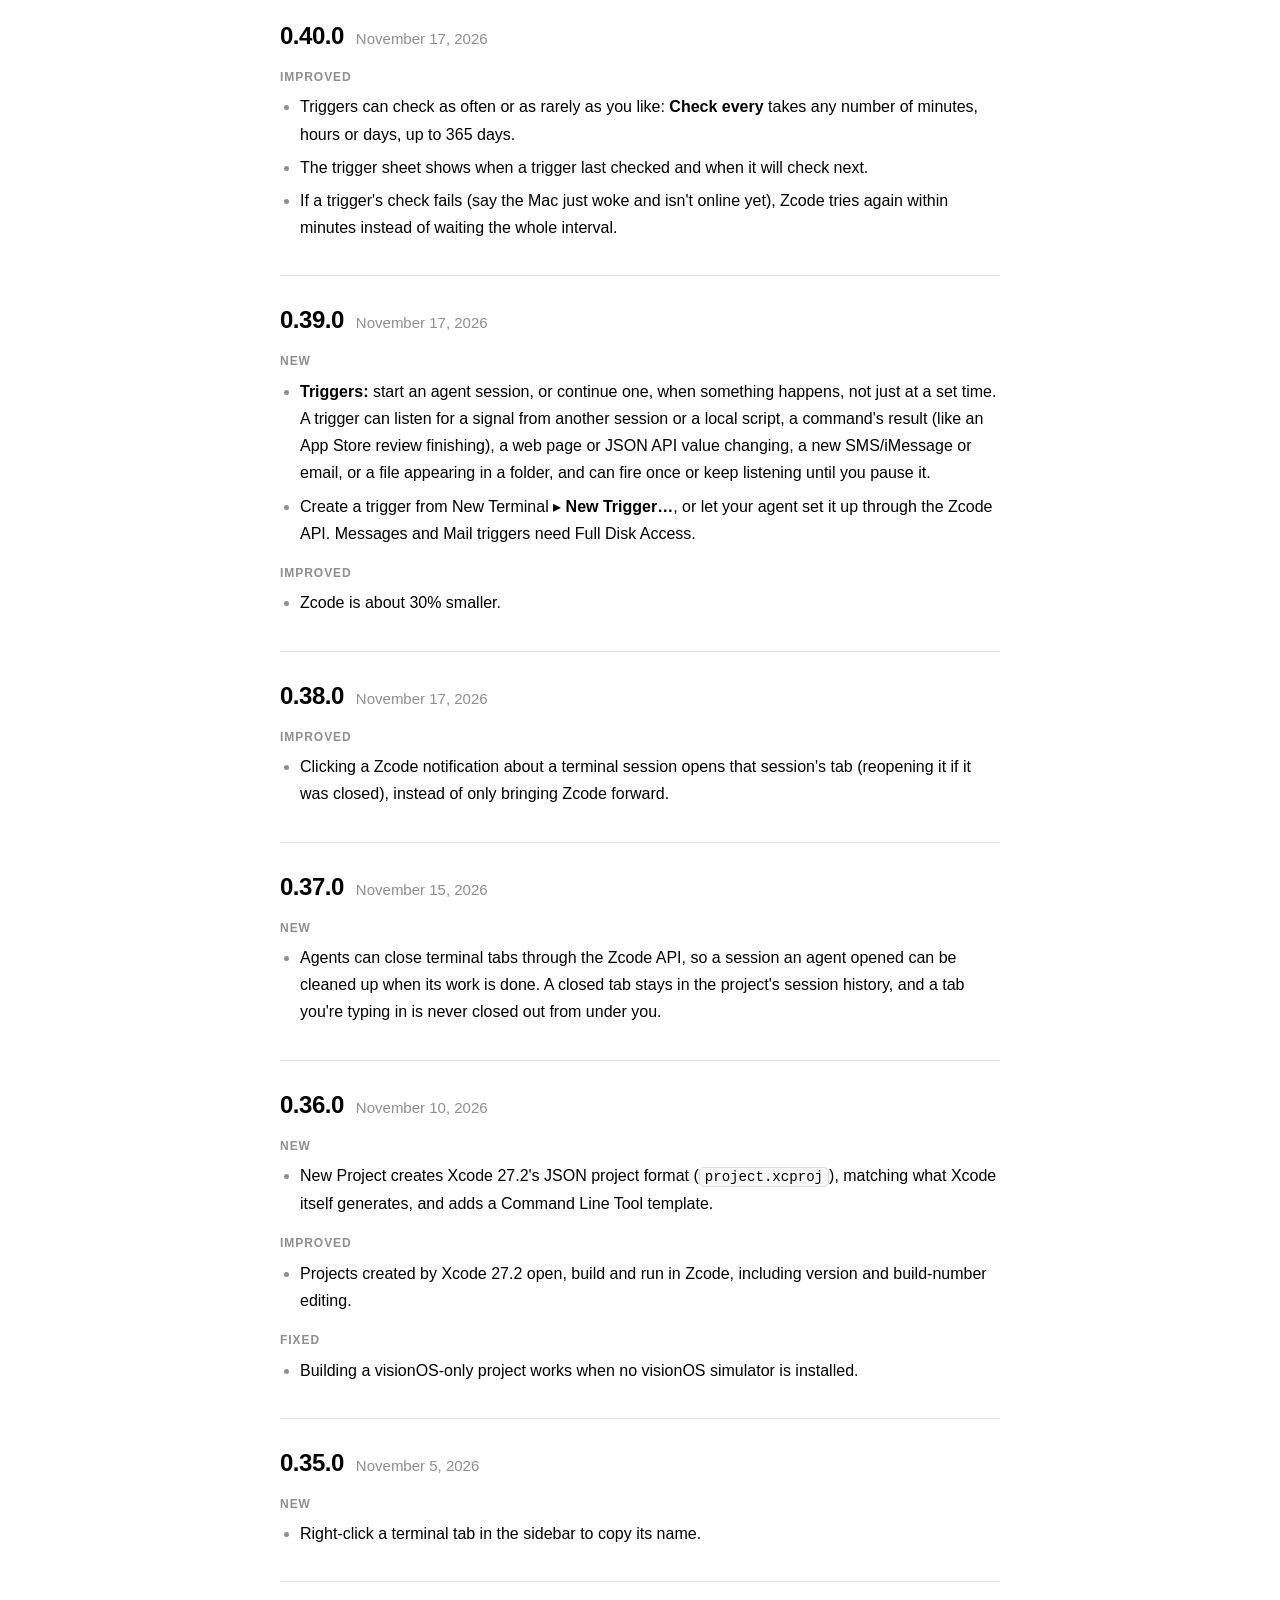
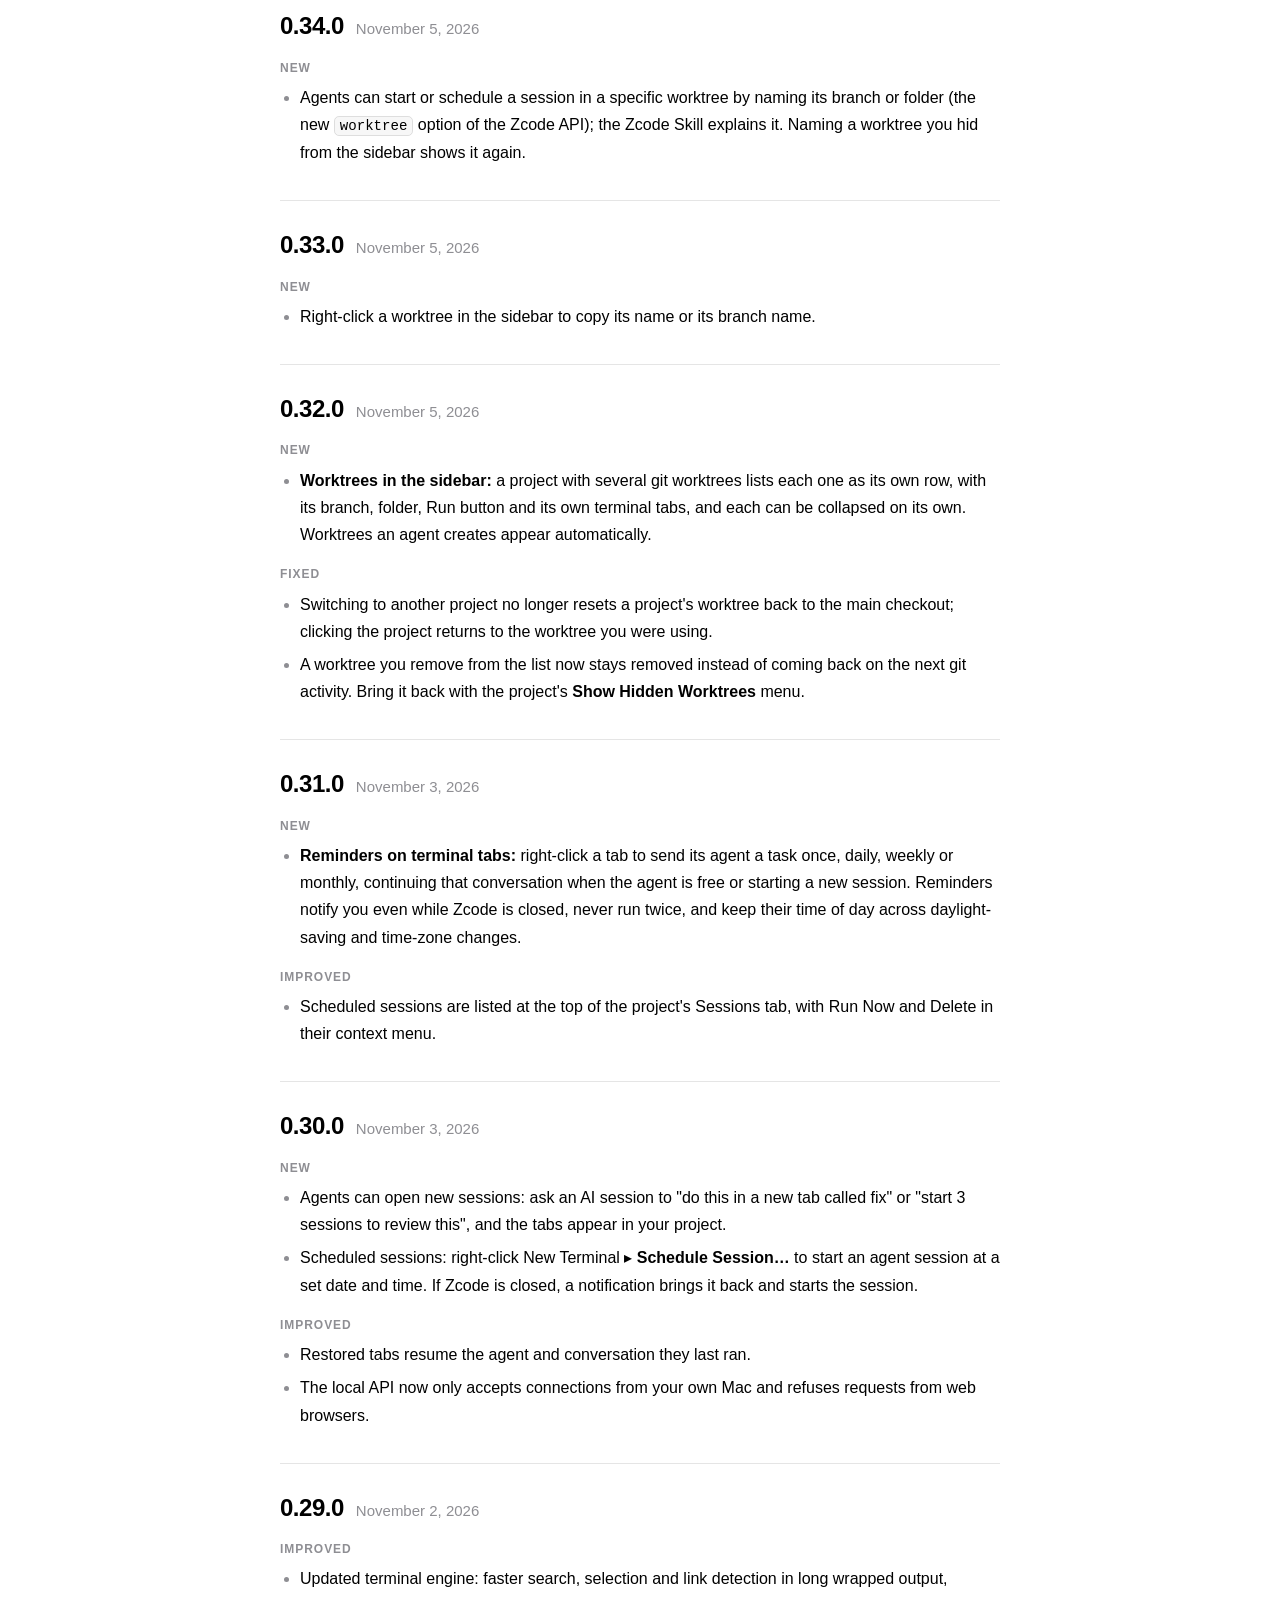
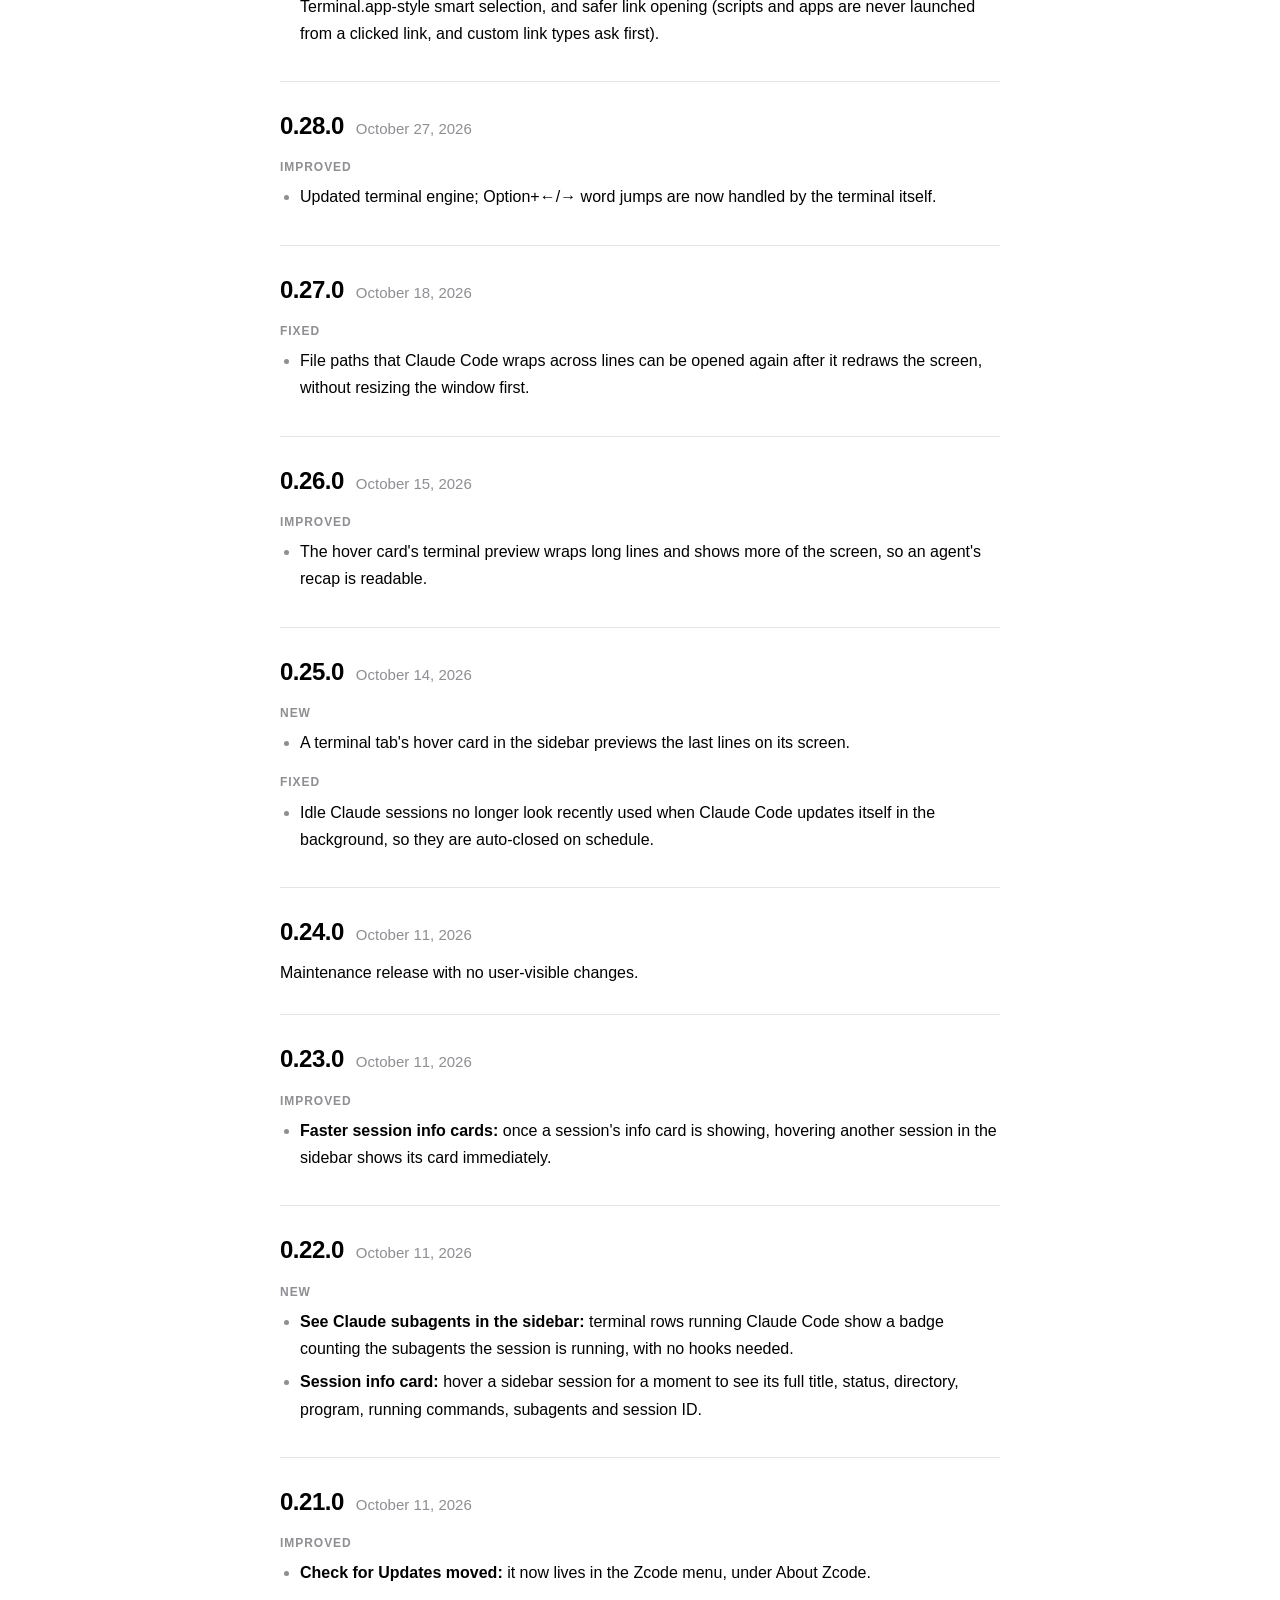
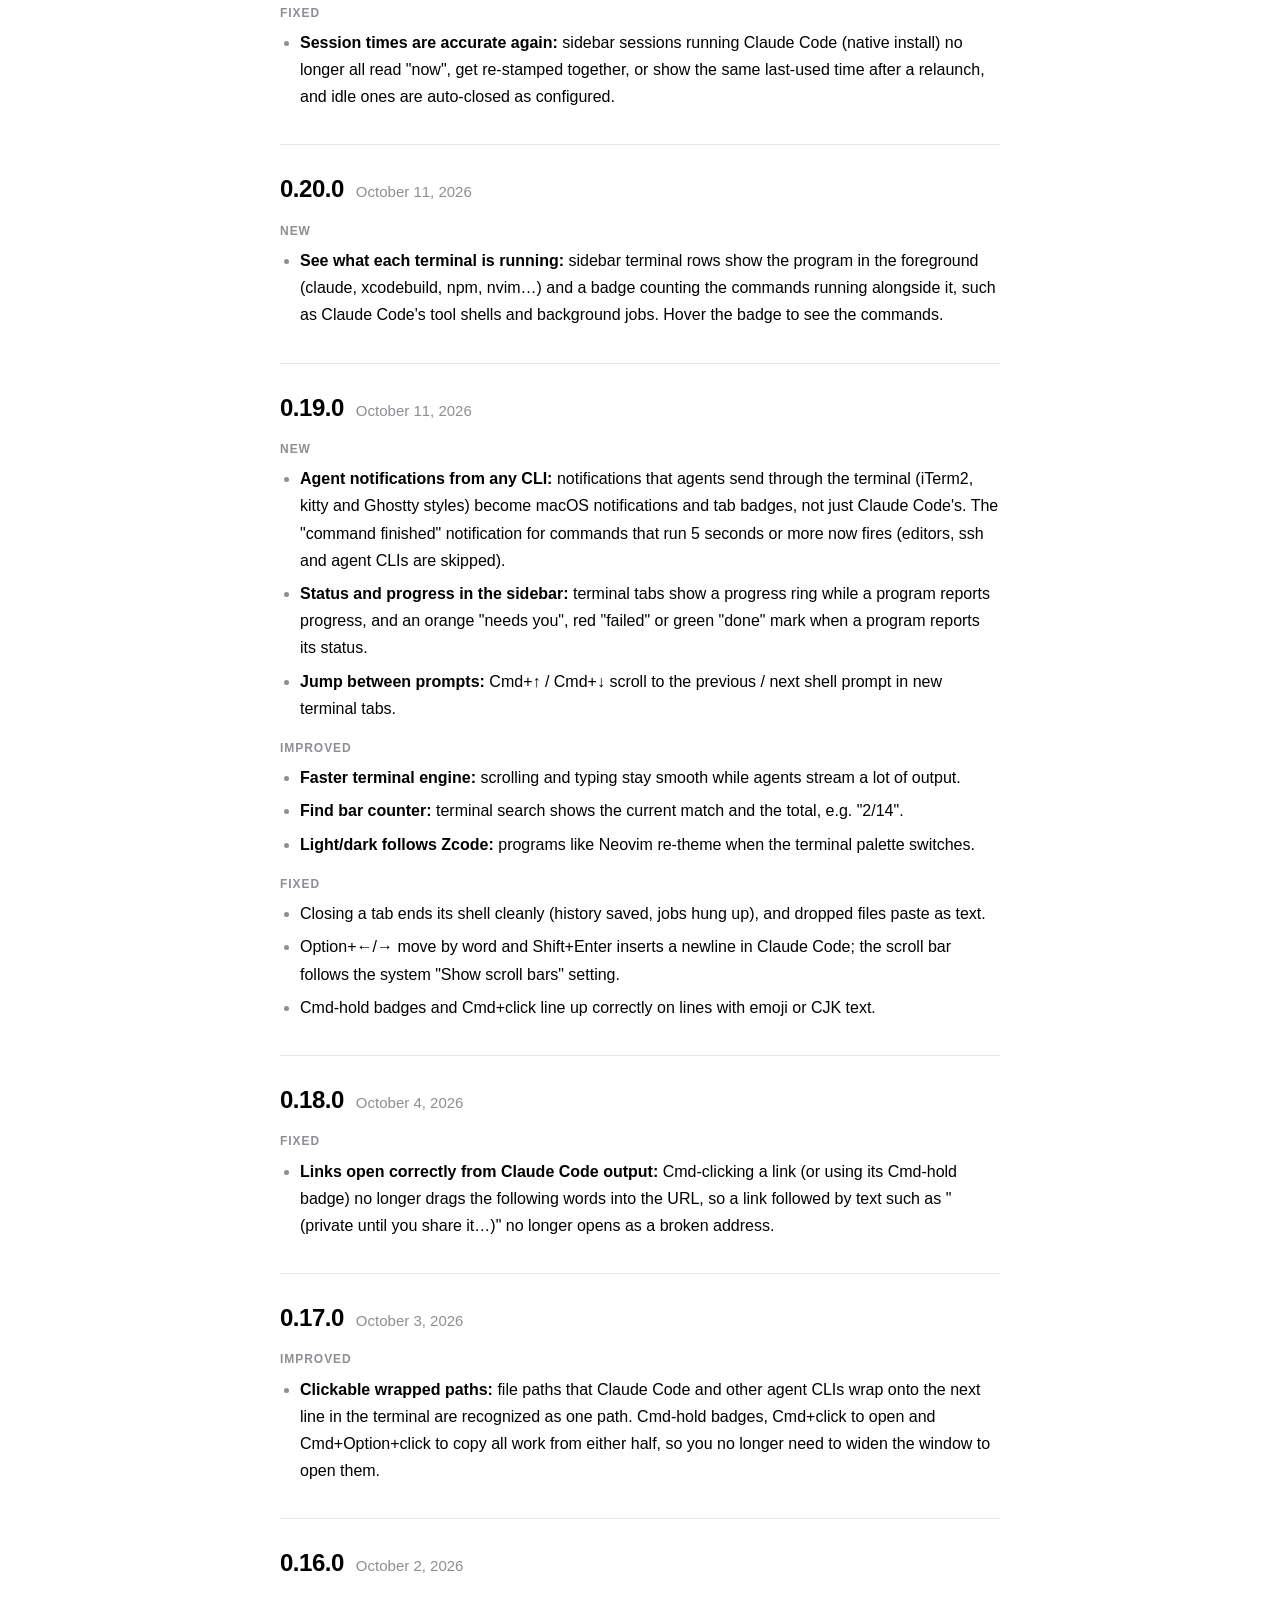
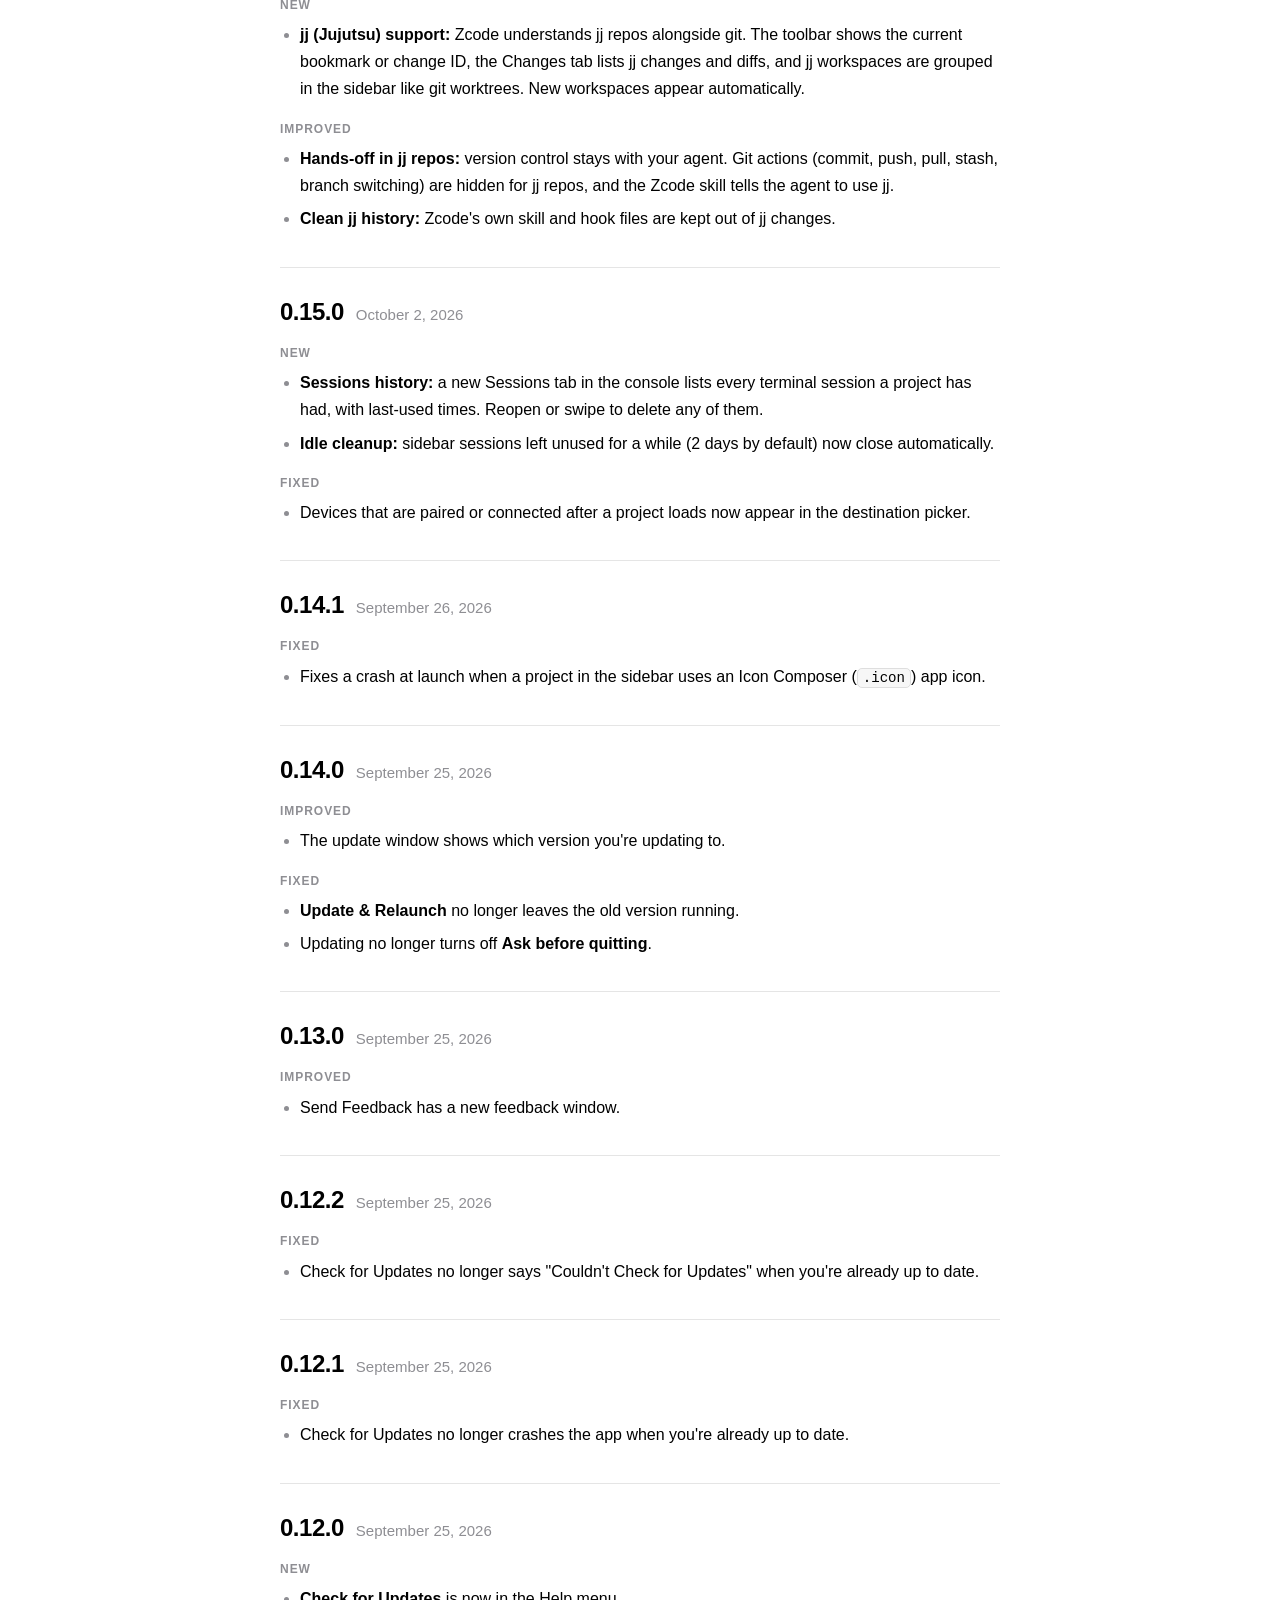
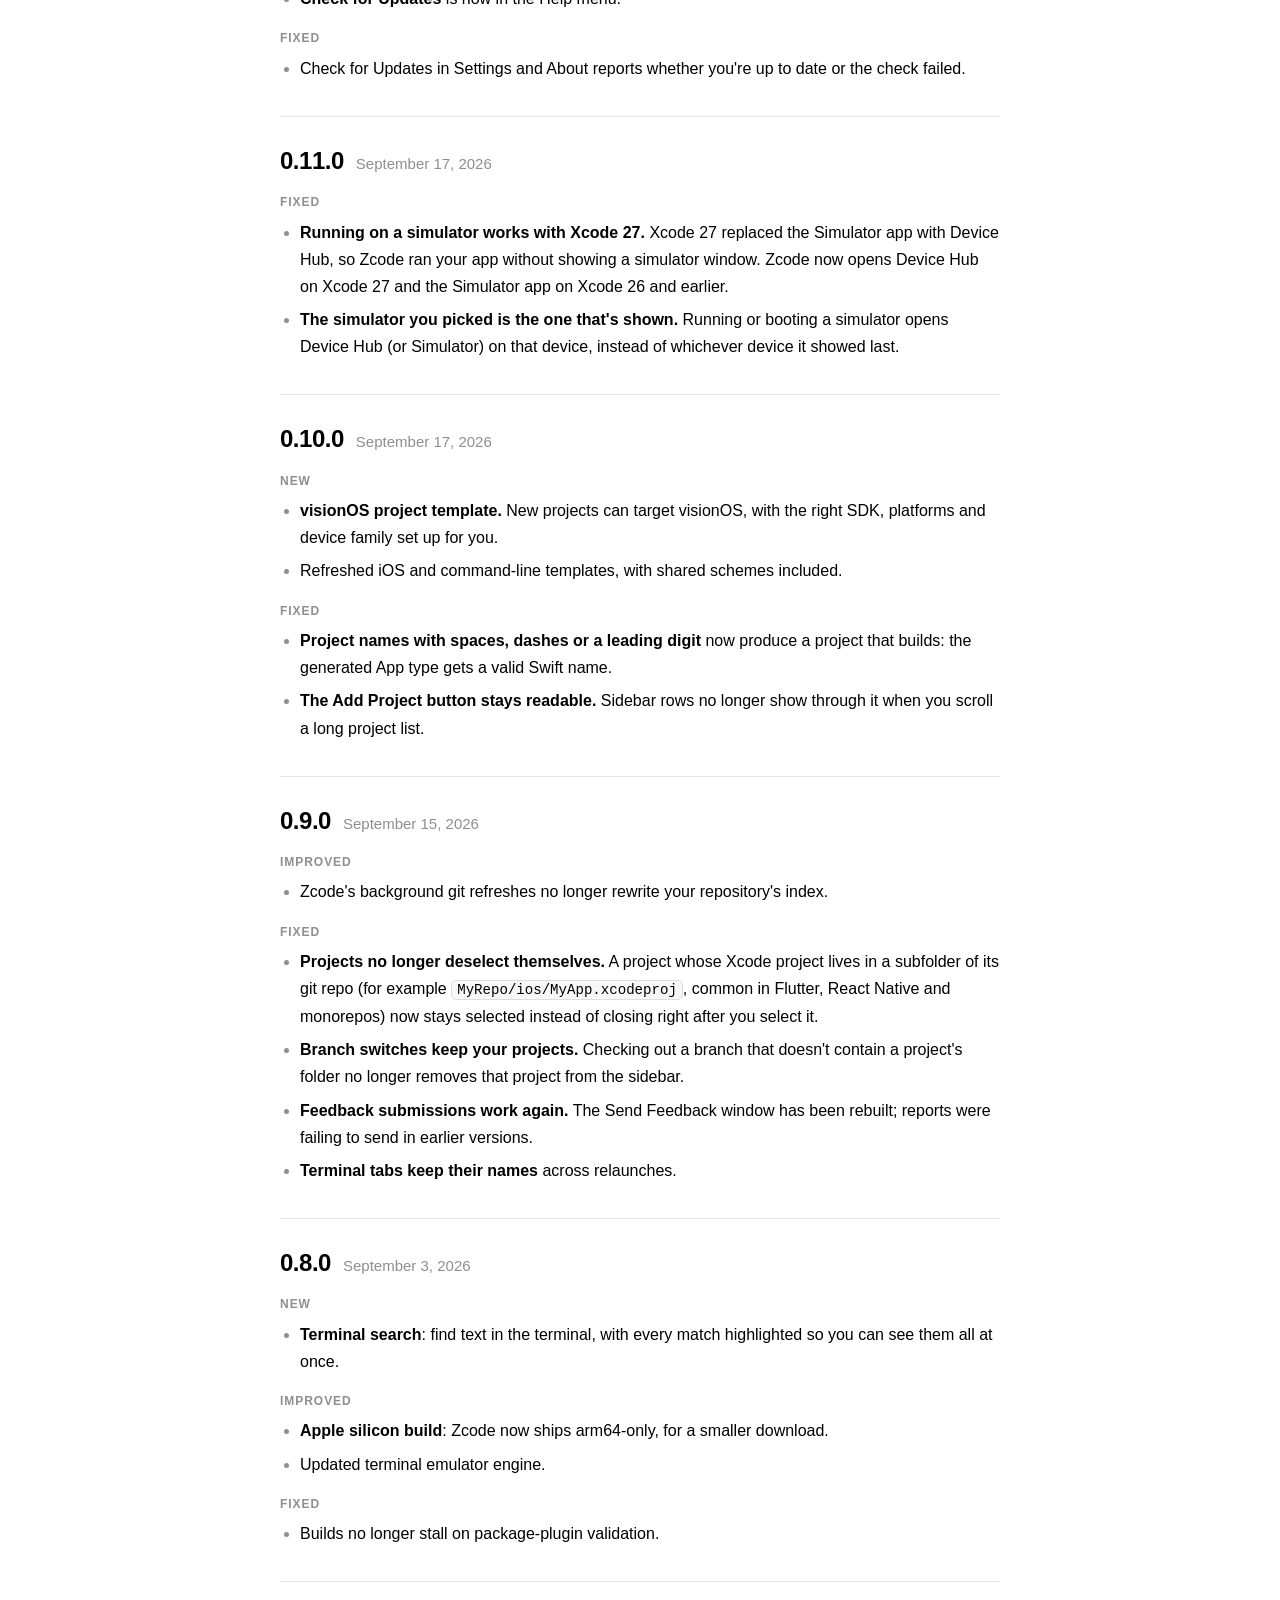
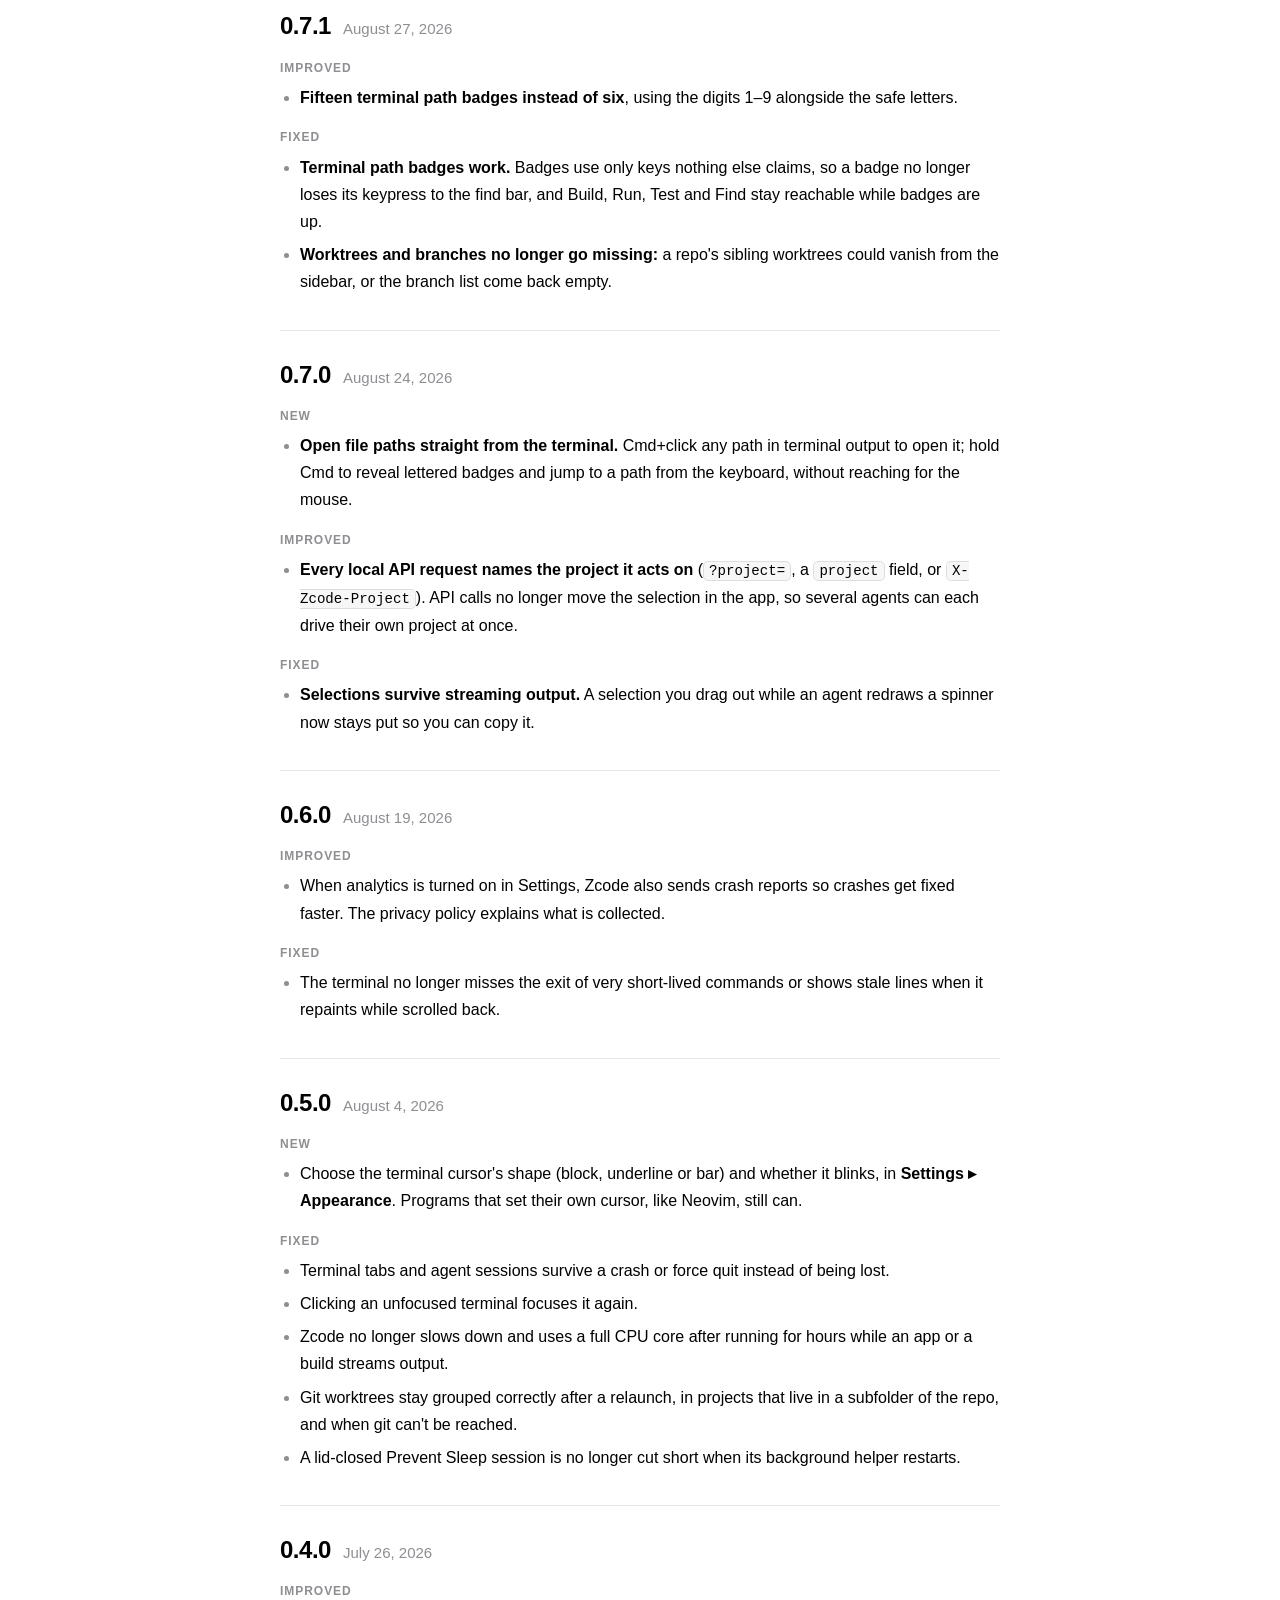
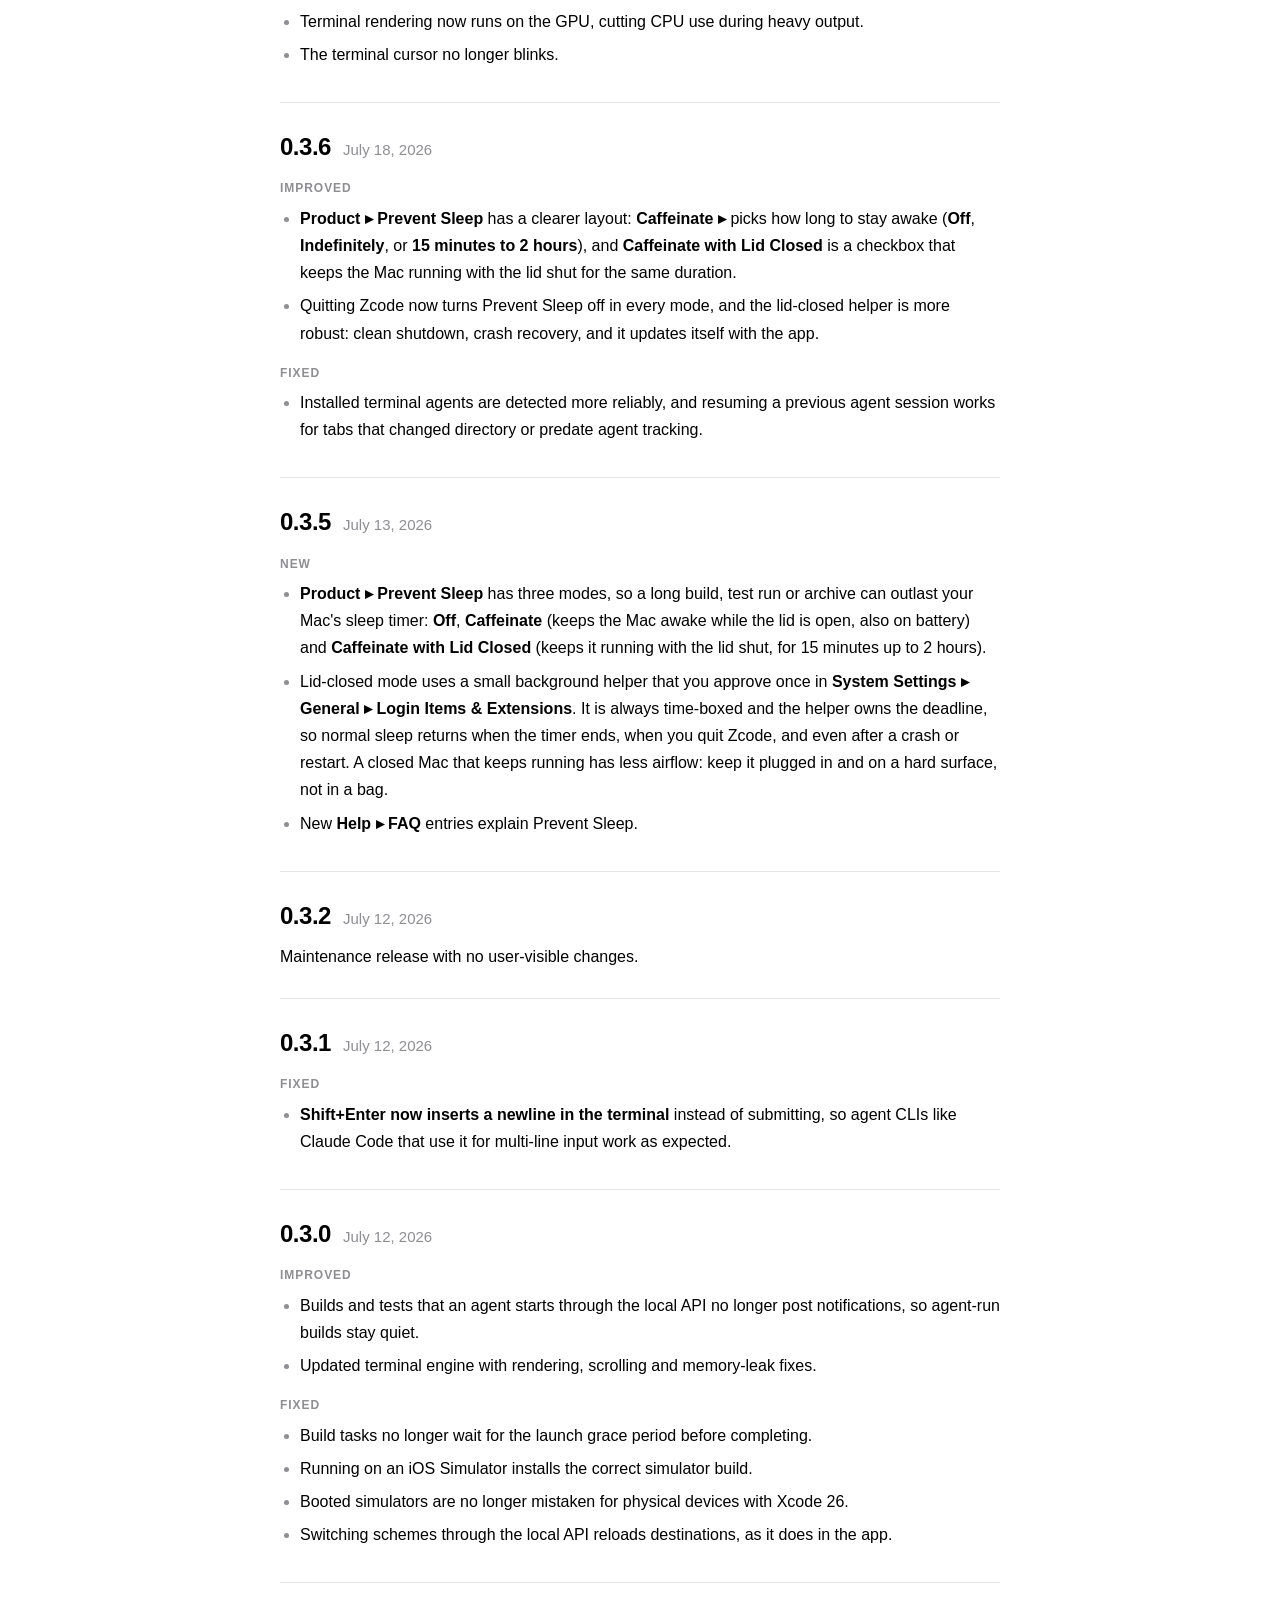
==== commit 374983ca: "Changelog: Zcode 0.50.0" ====
--- a/changelog.html
+++ b/changelog.html
@@ -76,6 +76,13 @@
         <p class="changelog-back"><a href="index.html">&larr; Zcode</a></p>
         <h1>Changelog</h1>
         <p class="changelog-intro">What's new in every version of Zcode. The app shows the changes since your version when an update is ready.</p>
+<section id="v0.50.0">
+<h2><a href="#v0.50.0">0.50.0</a> <time datetime="2026-11-25">November 25, 2026</time></h2>
+<h3 class="kind-fixed">Fixed</h3>
+<ul>
+<li>Dragging an idle Claude Code session onto another worktree now moves it. Before, the worktree lit up but nothing happened; the right-click <strong>Move to Worktree</strong> menu was the only way.</li>
+</ul>
+</section>
 <section id="v0.49.0">
 <h2><a href="#v0.49.0">0.49.0</a> <time datetime="2026-11-25">November 25, 2026</time></h2>
 <h3 class="kind-fixed">Fixed</h3>
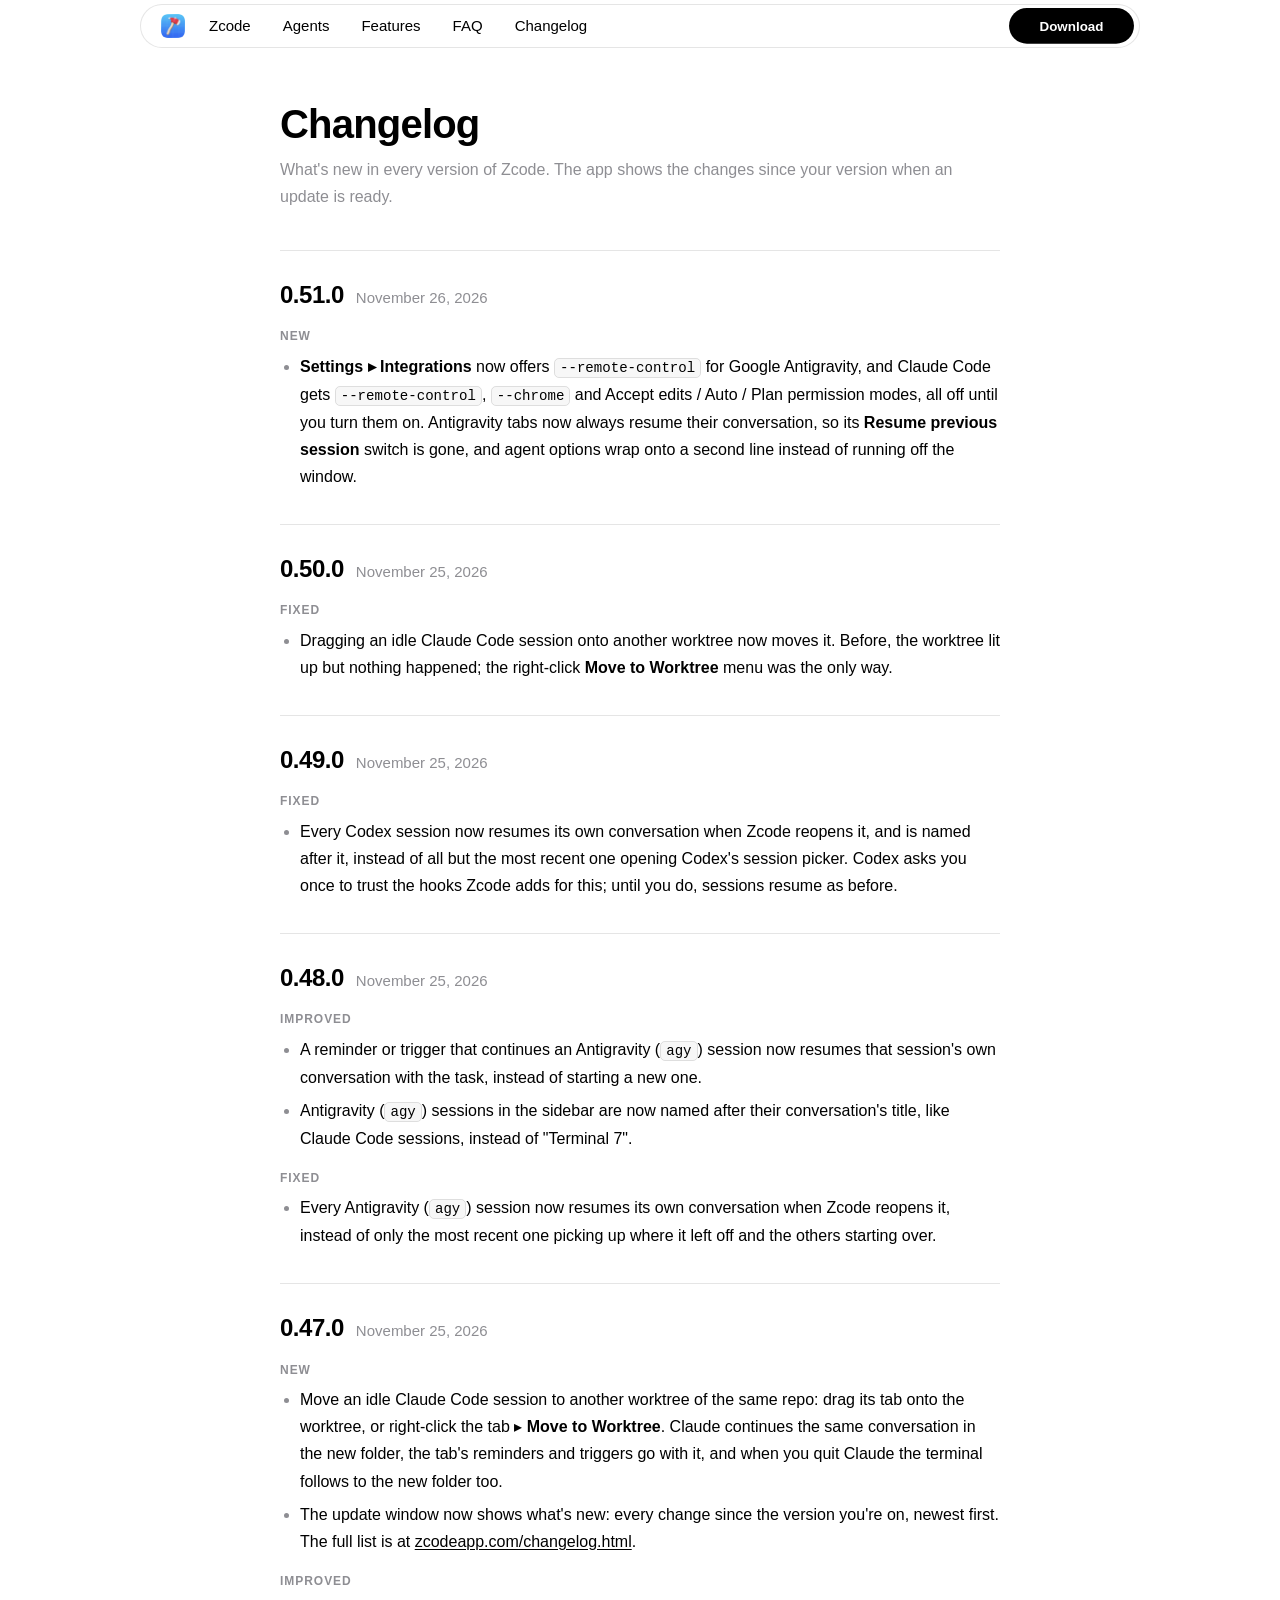
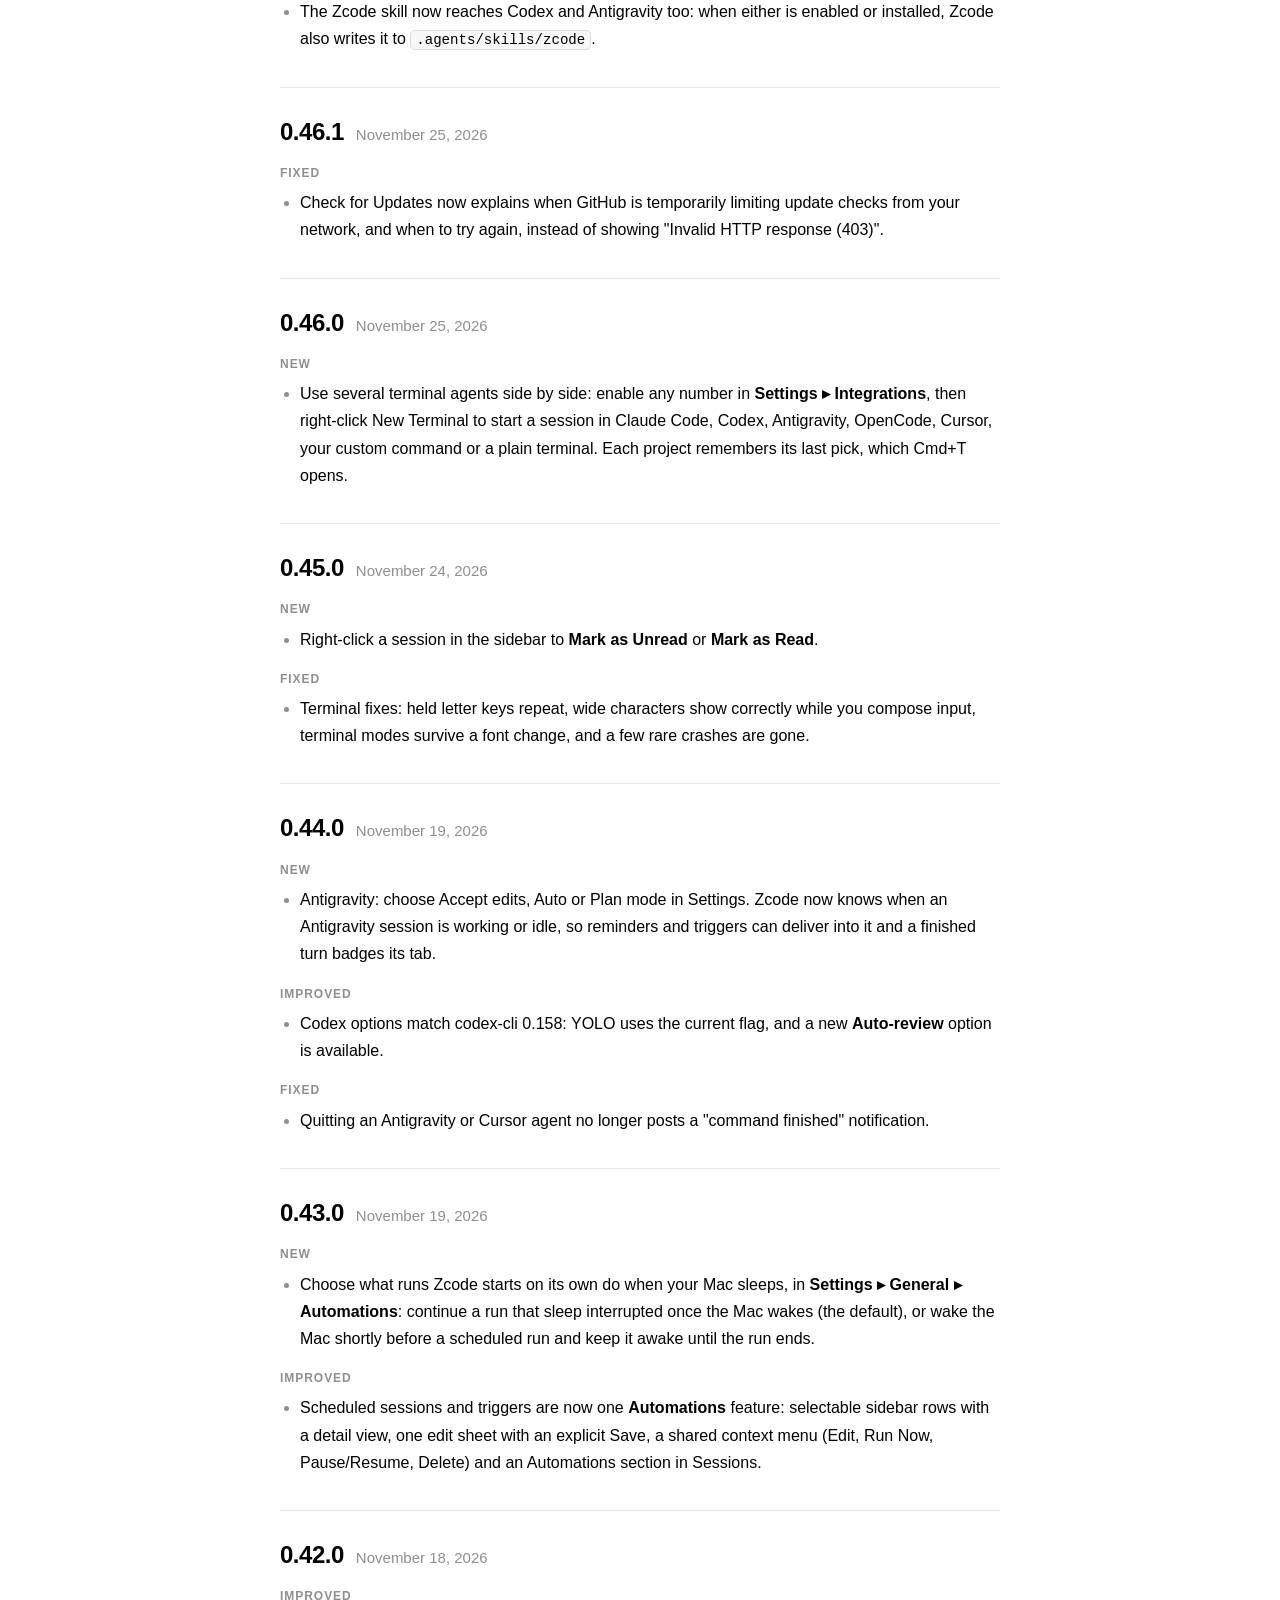
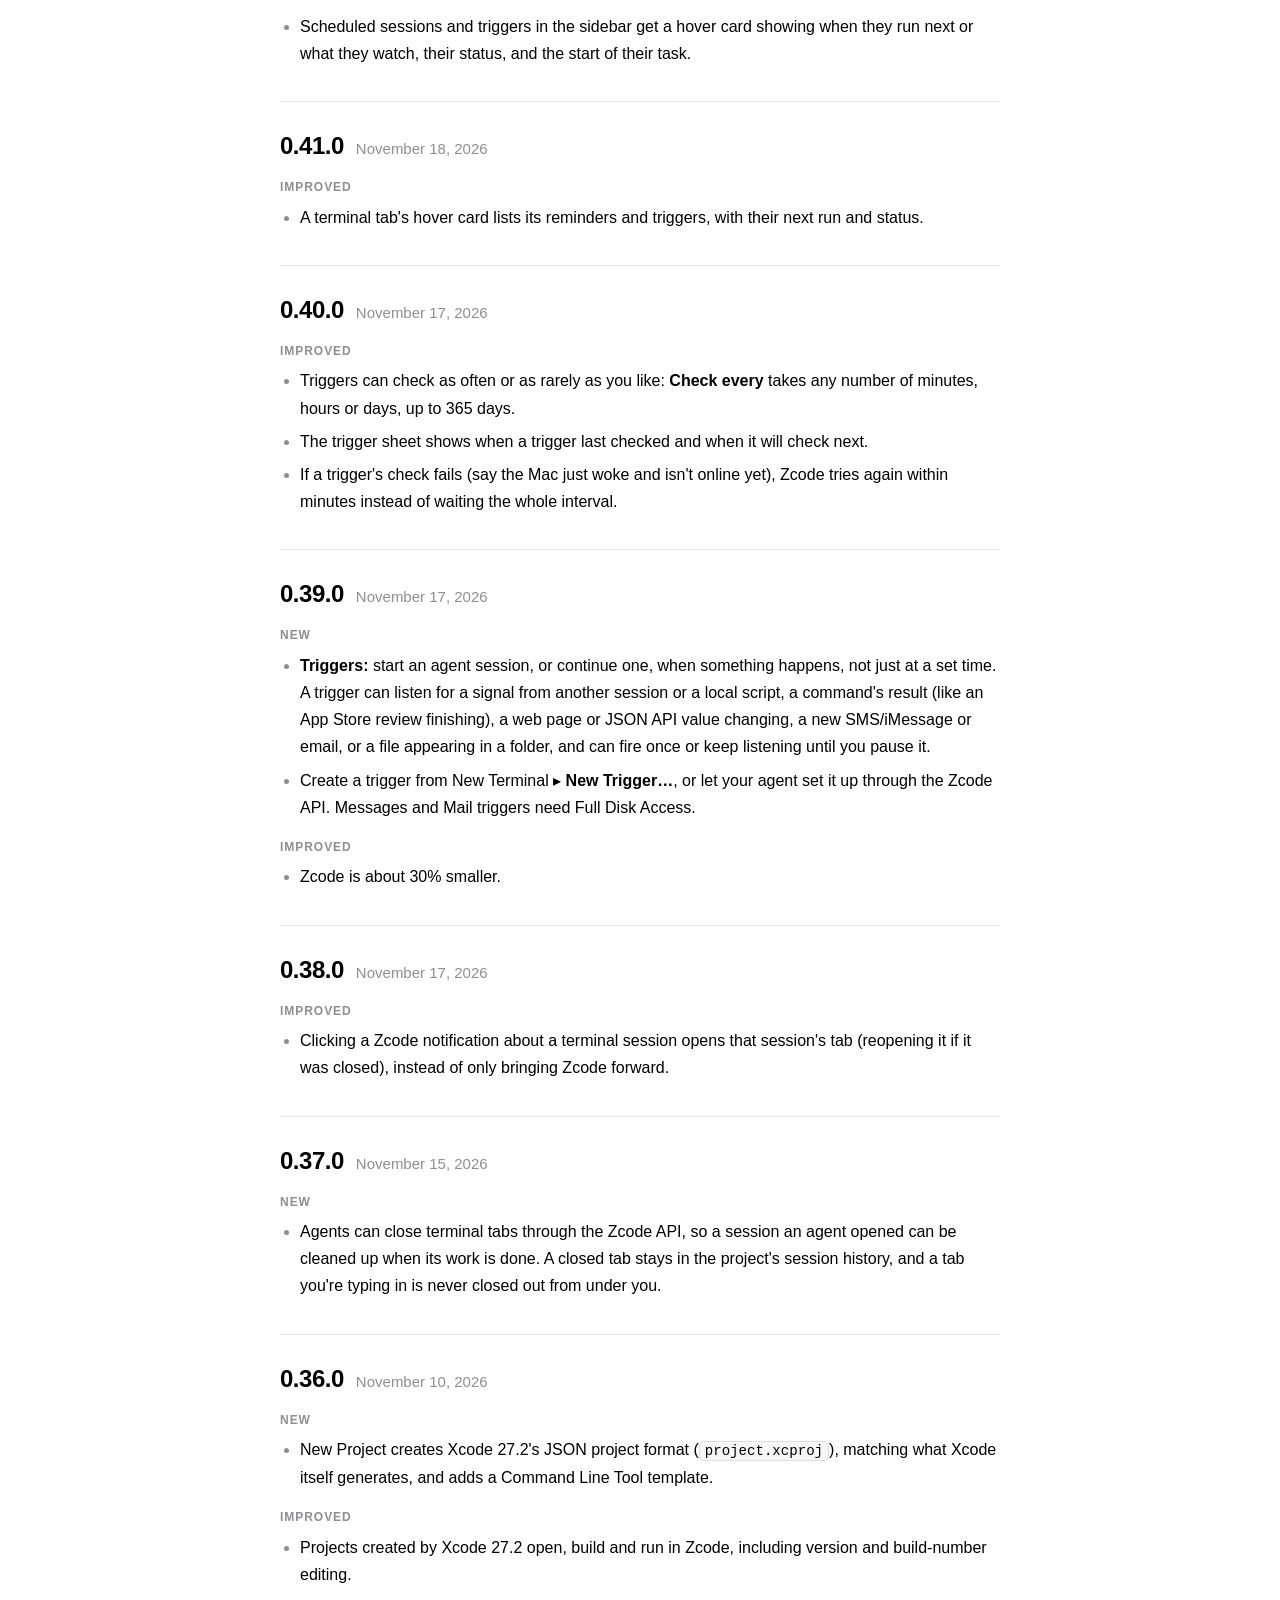
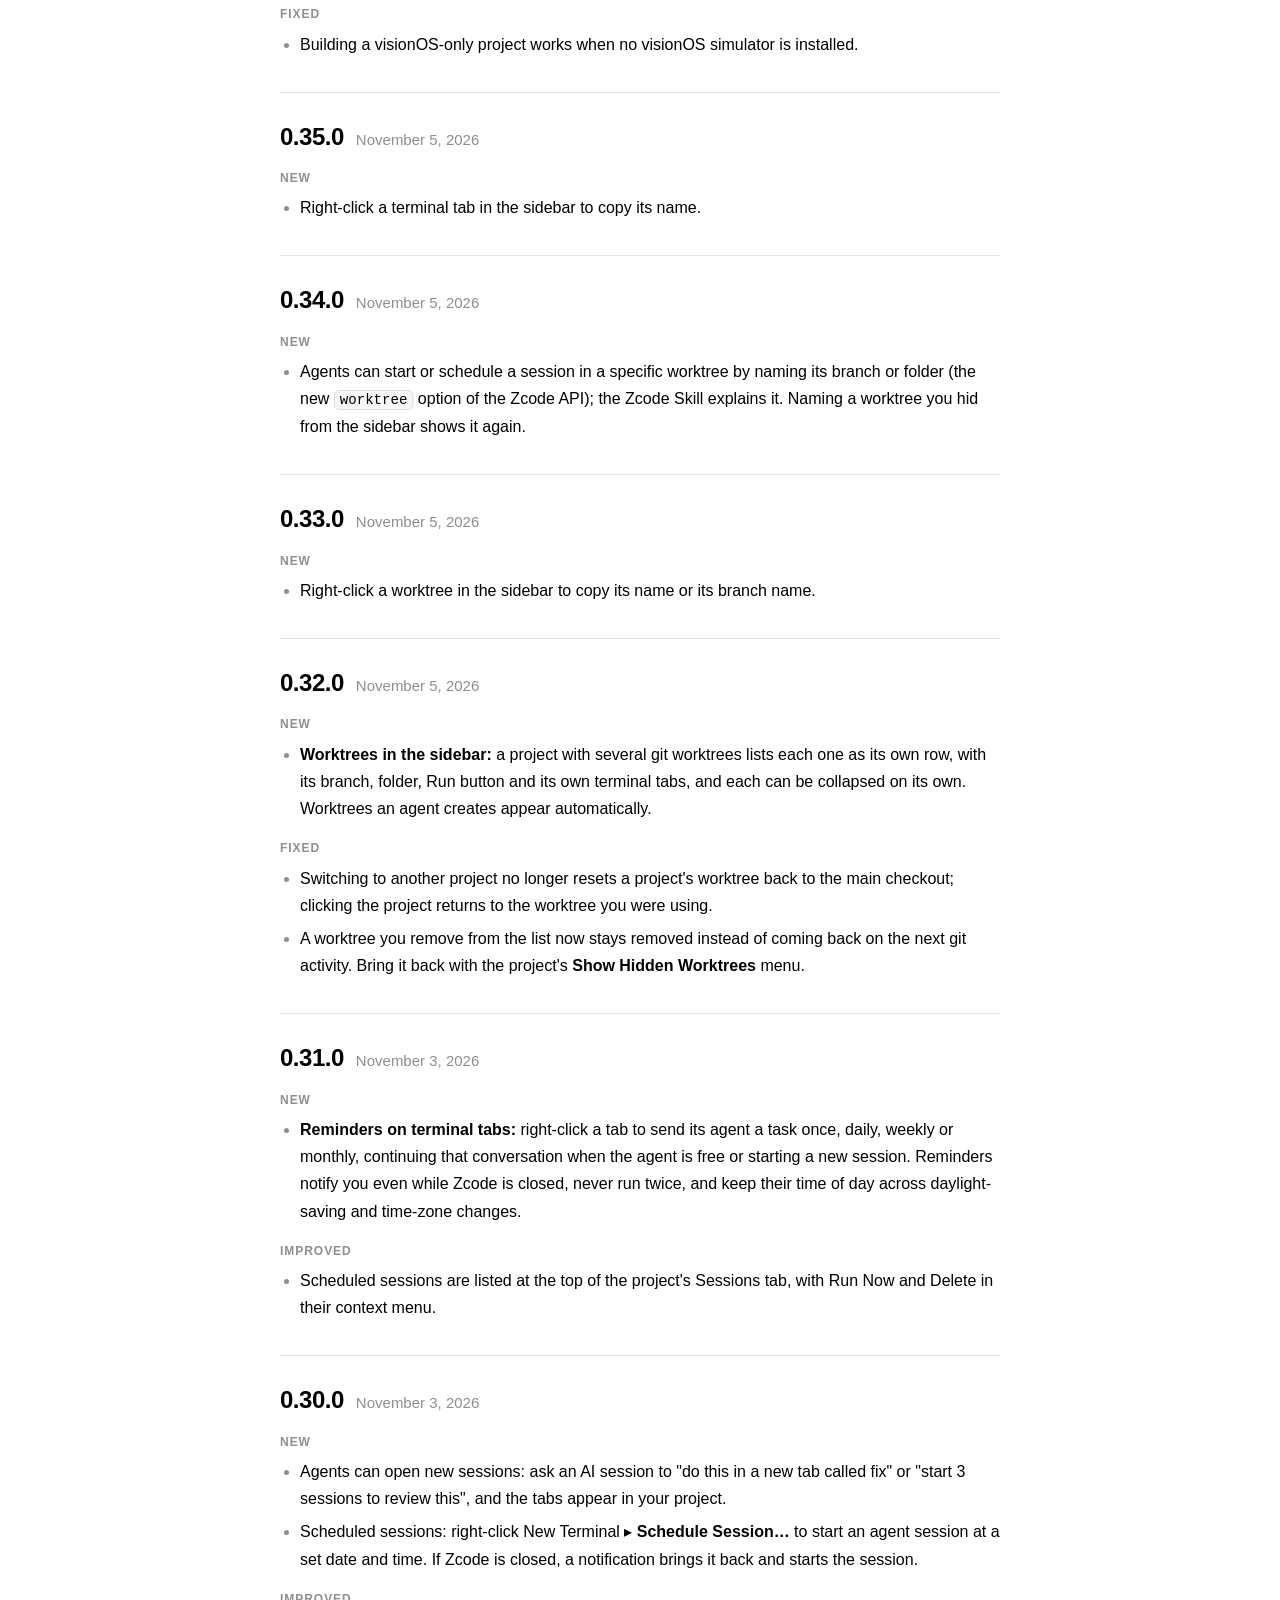
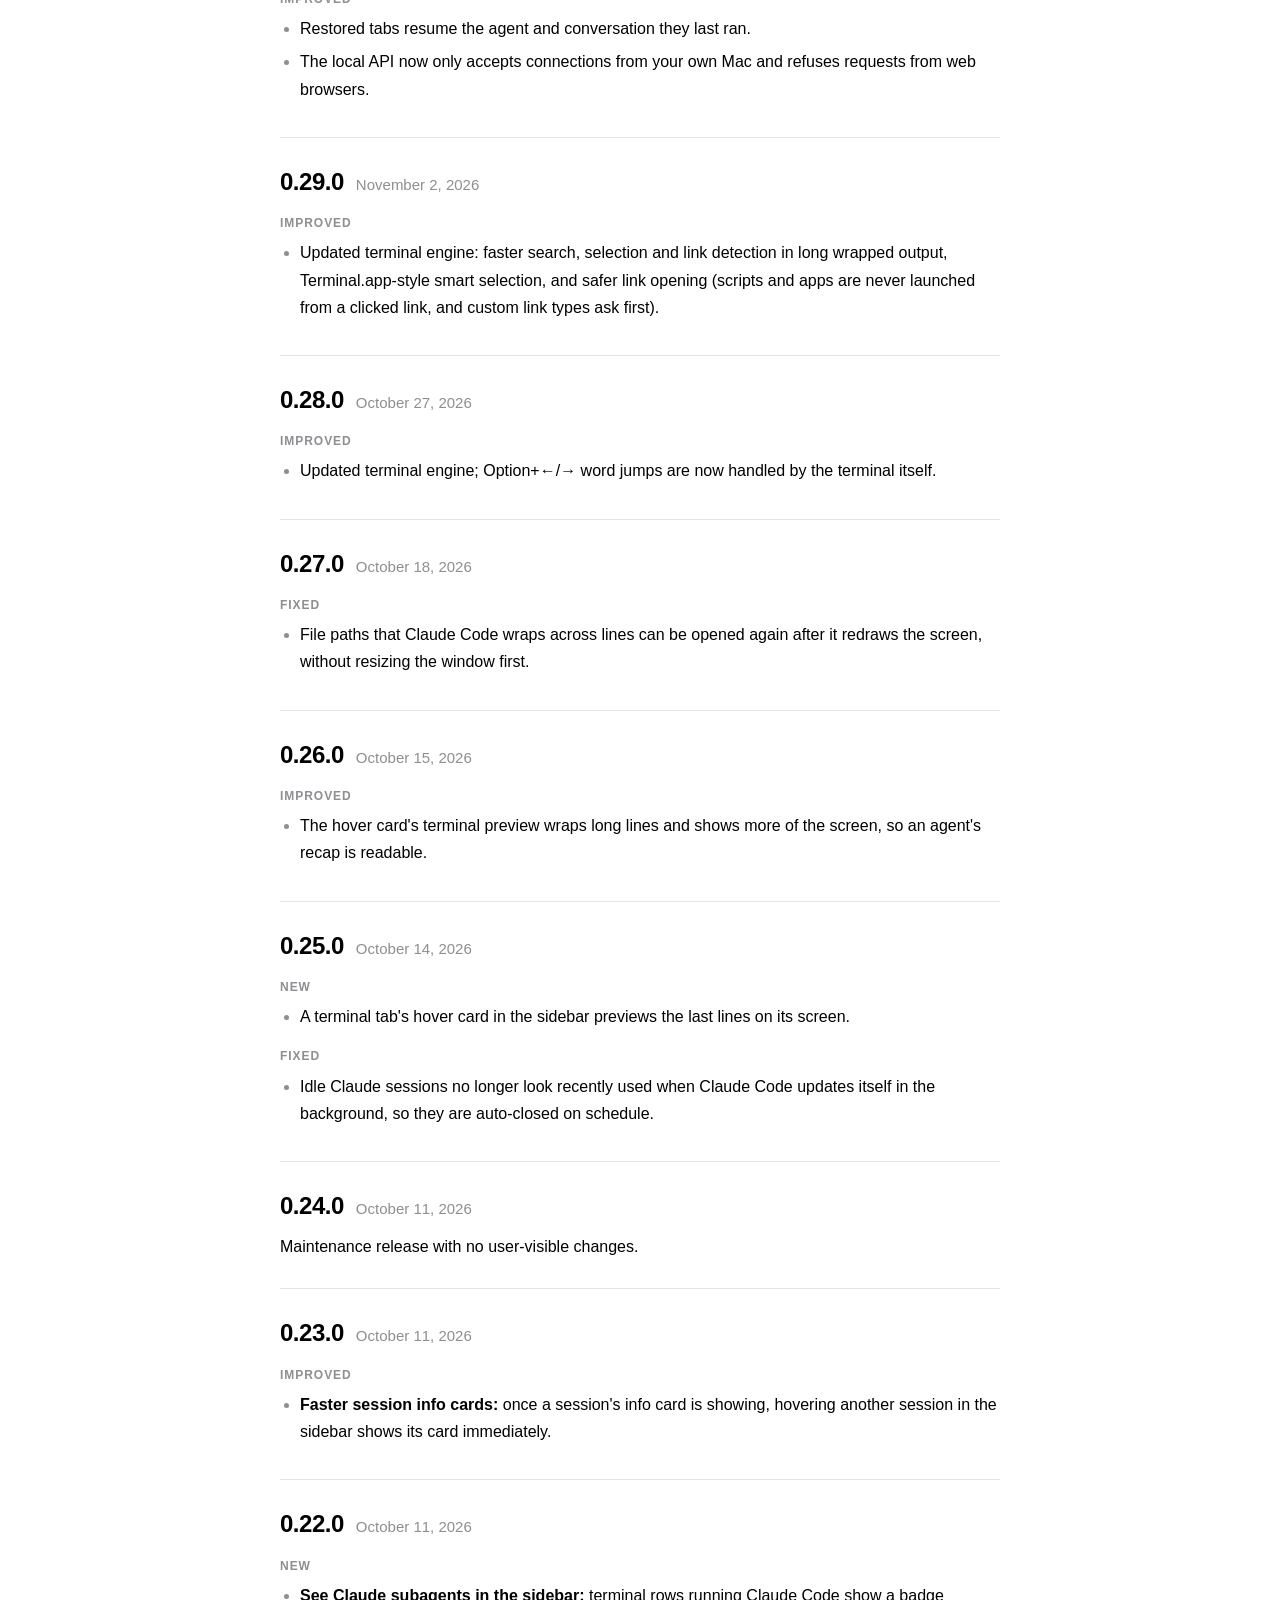
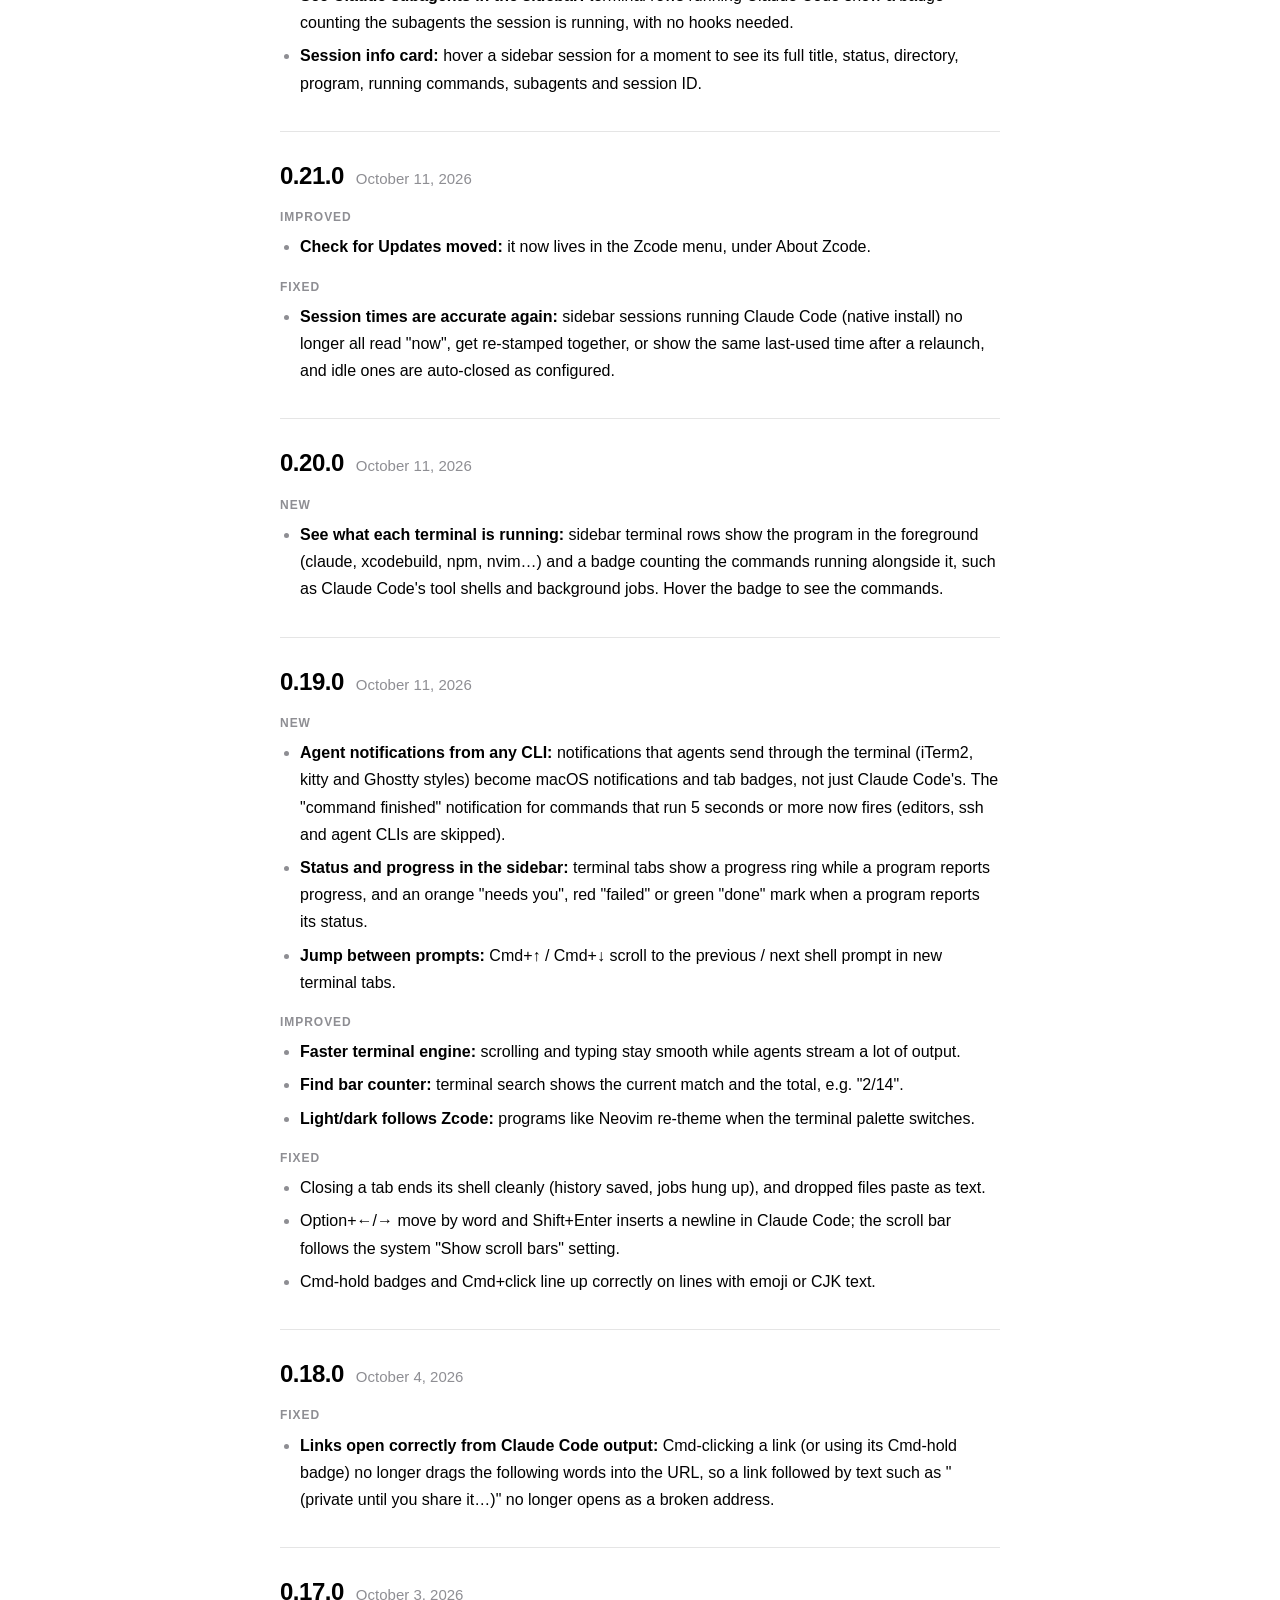
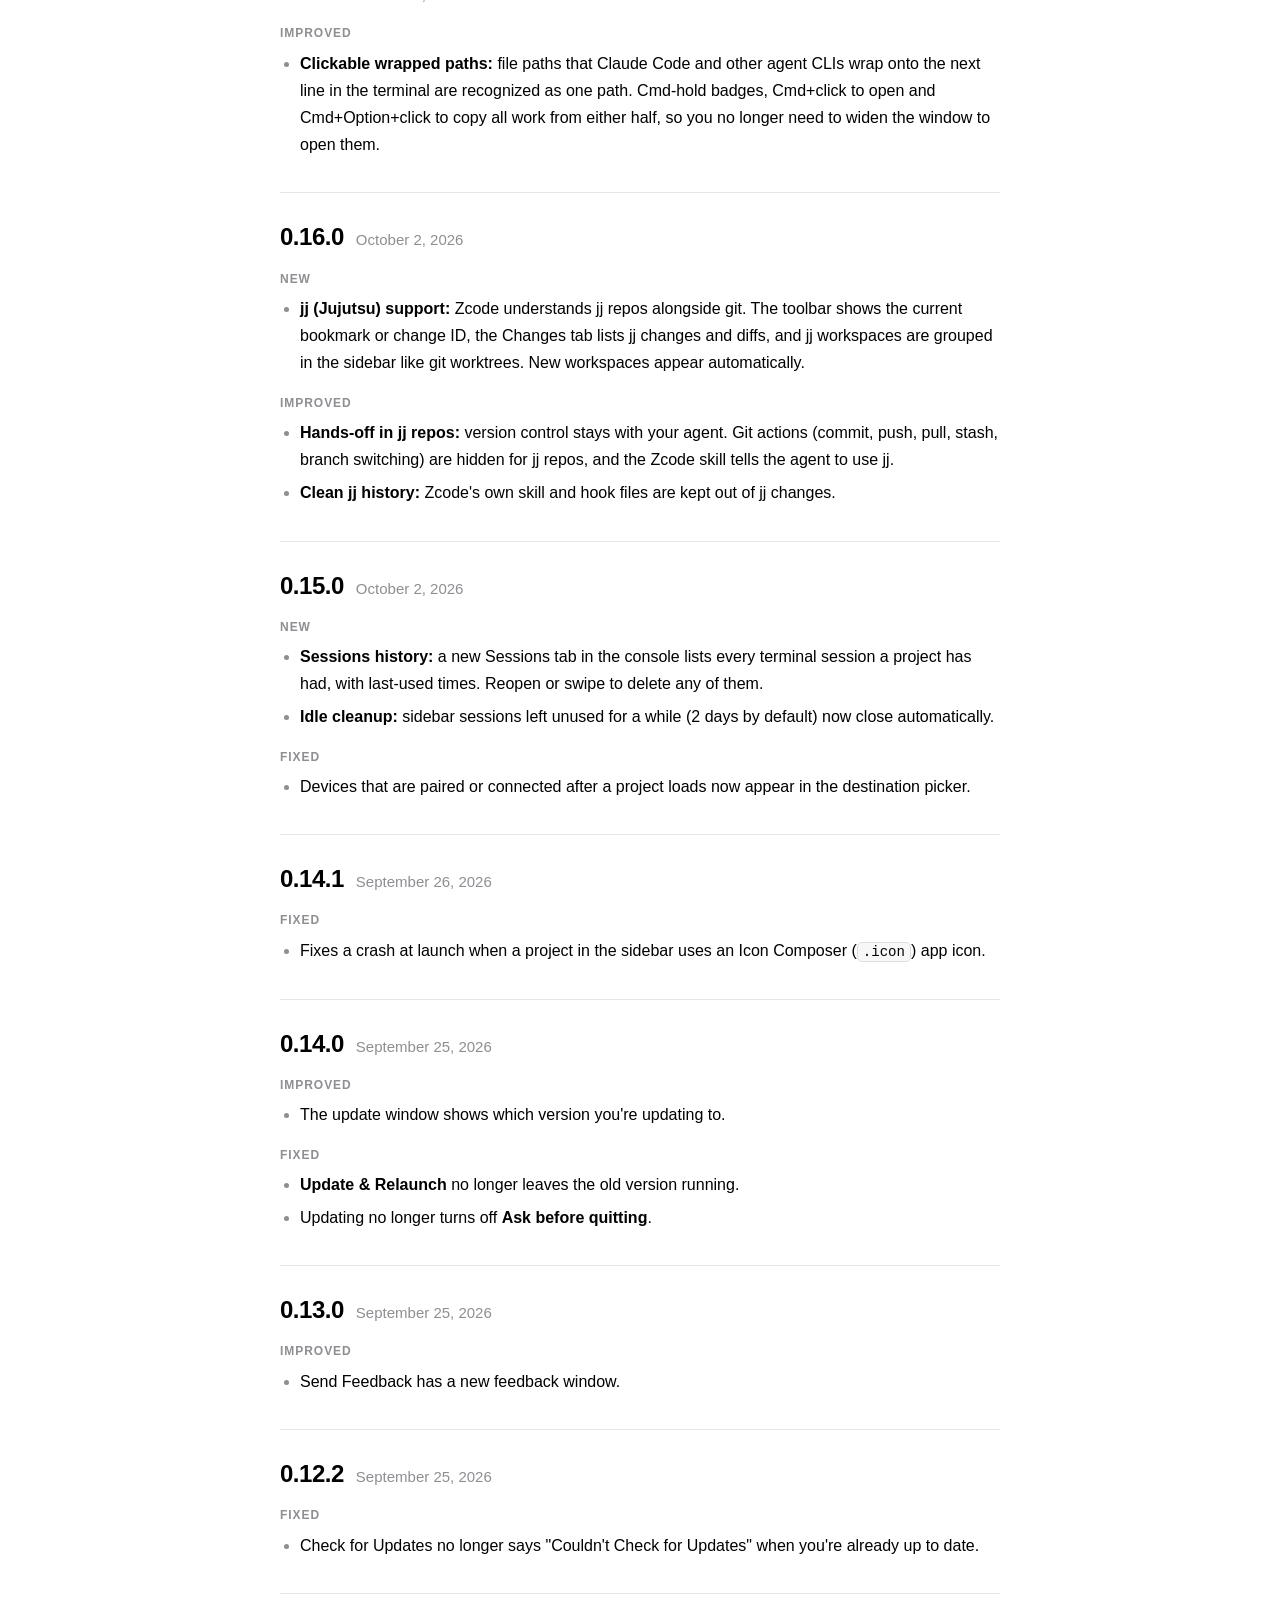
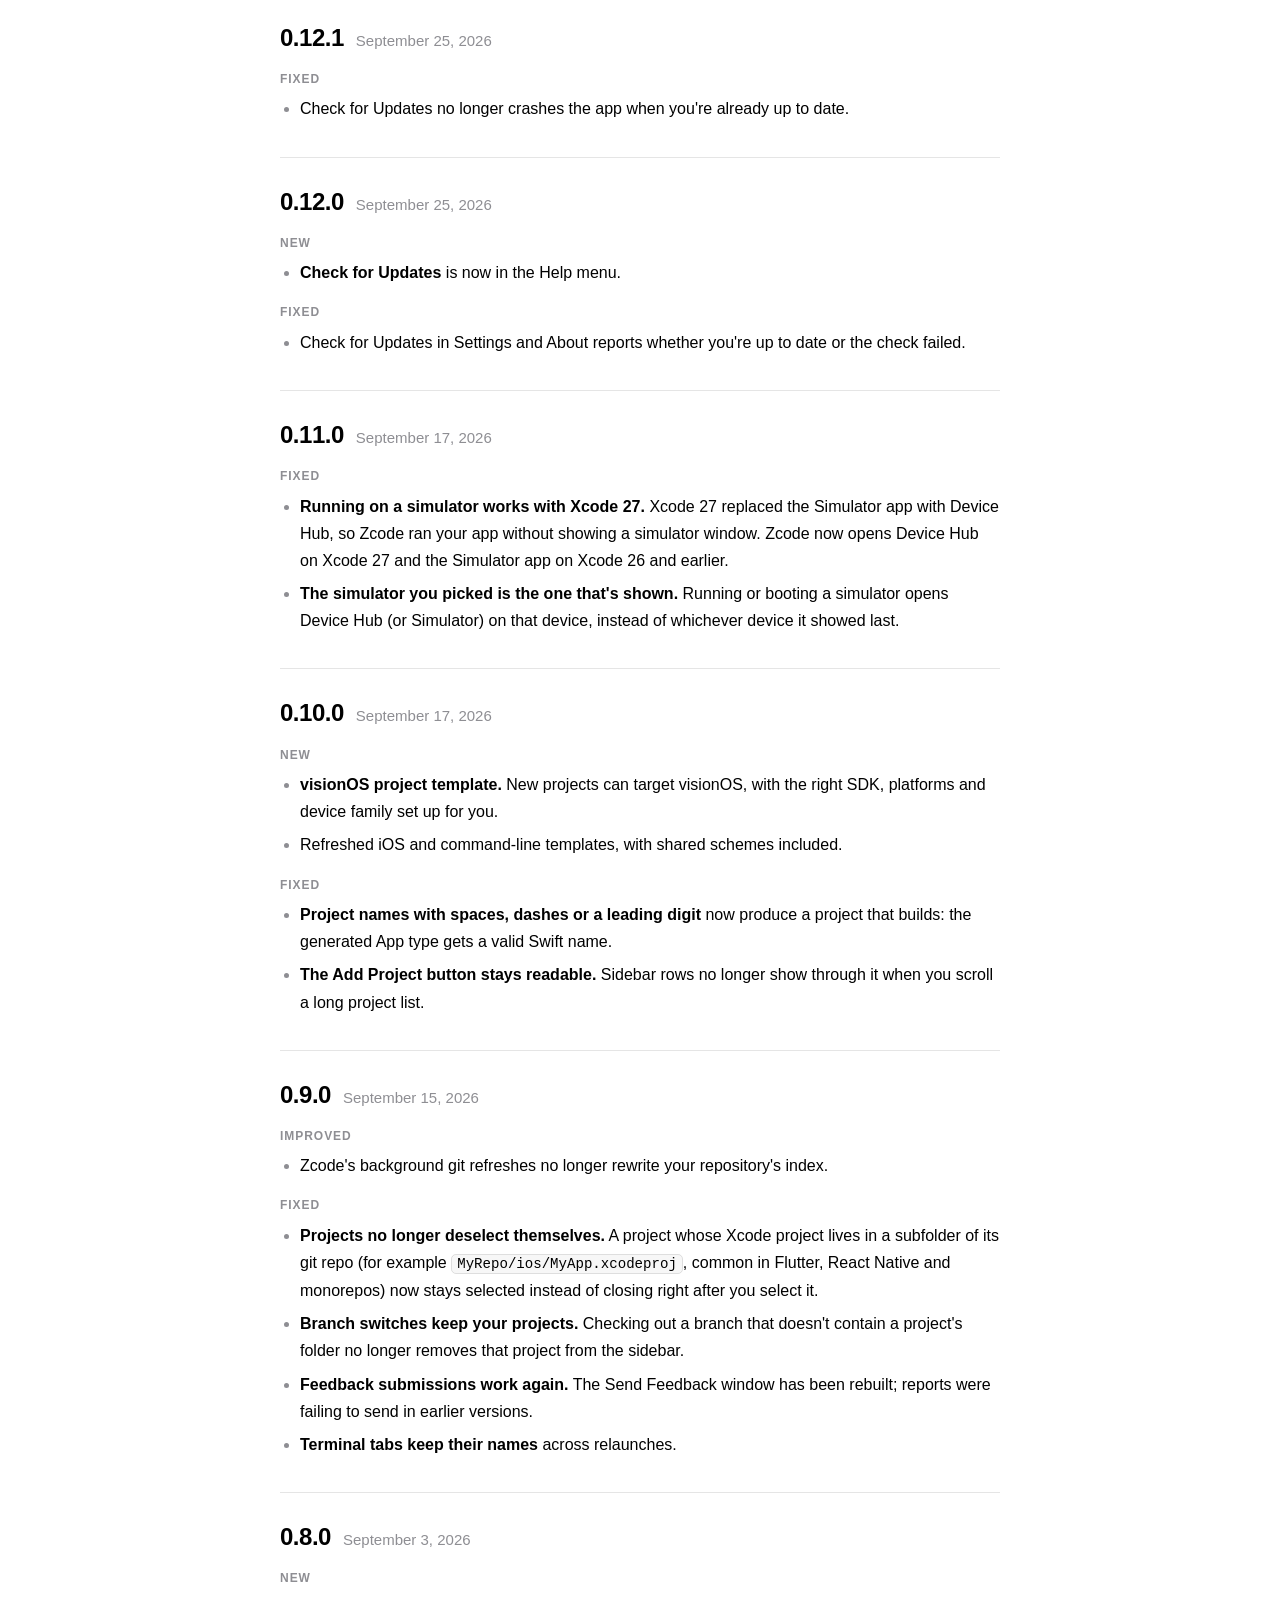
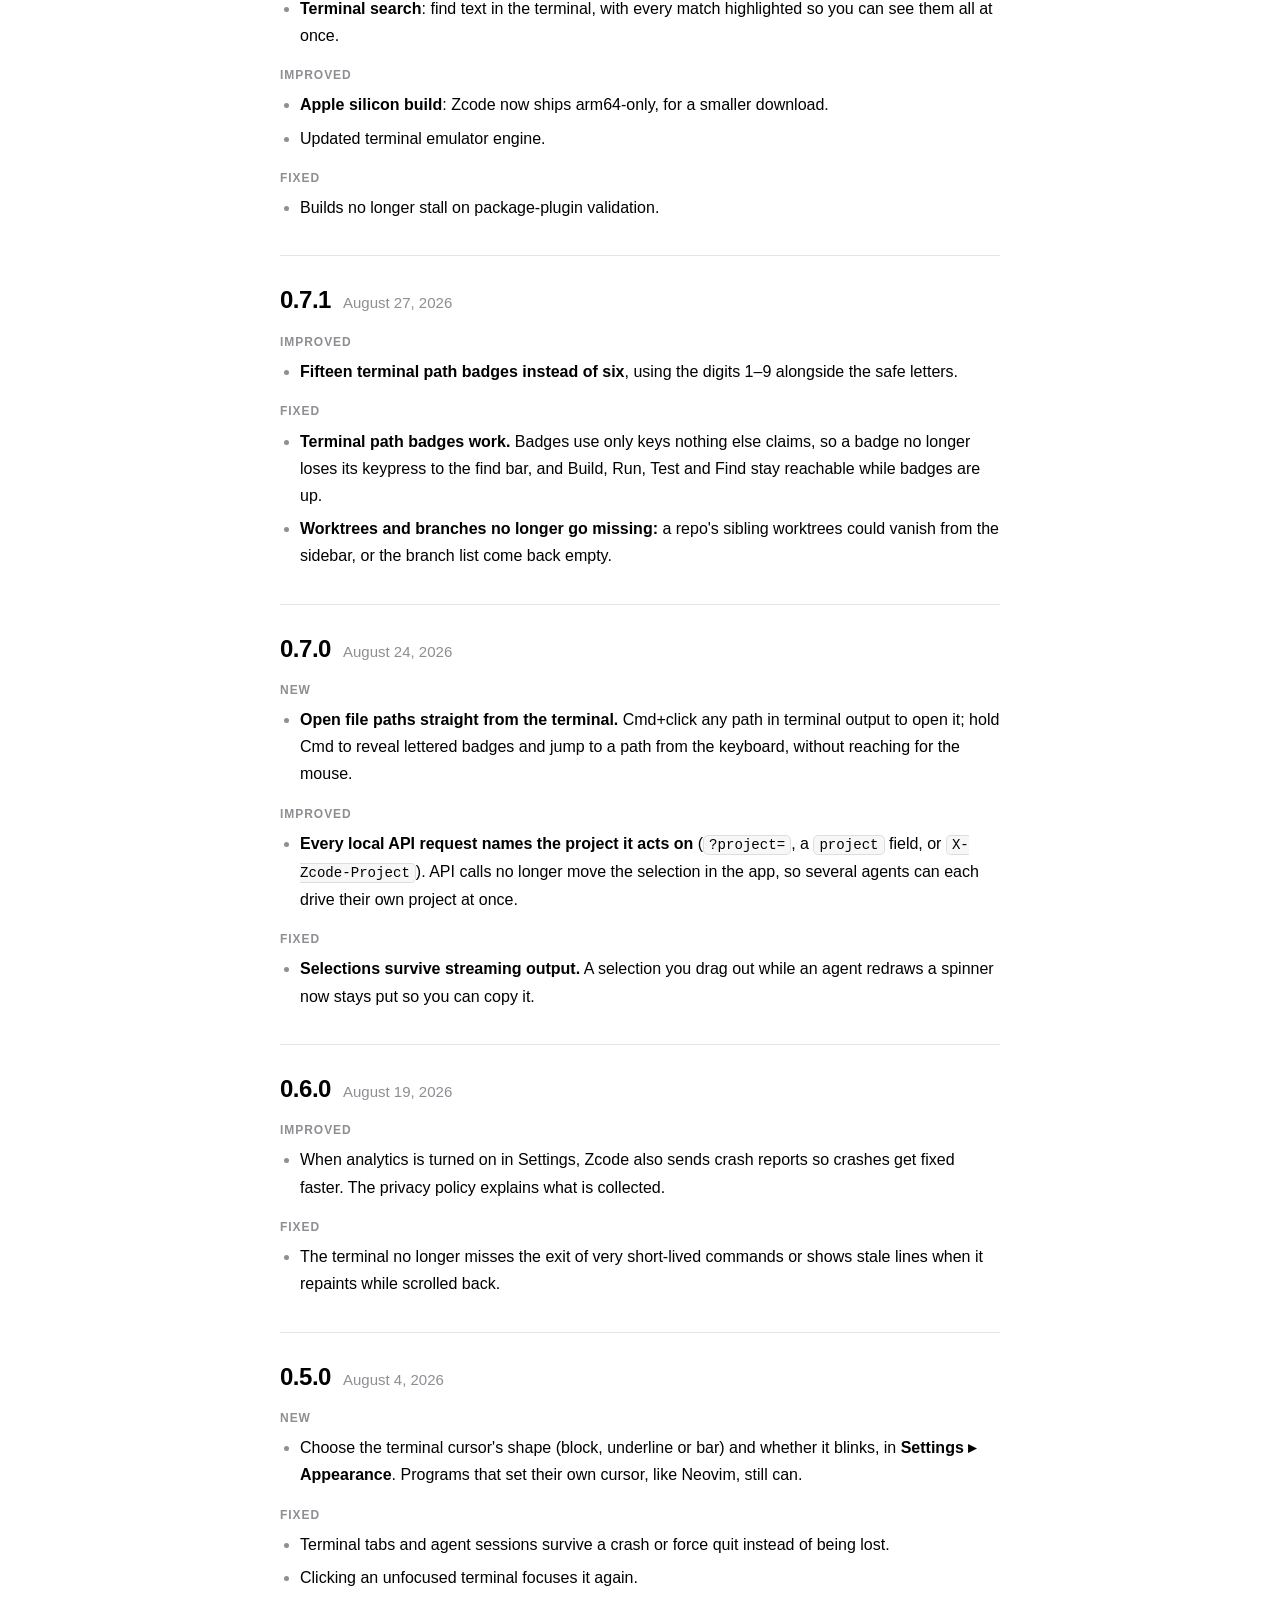
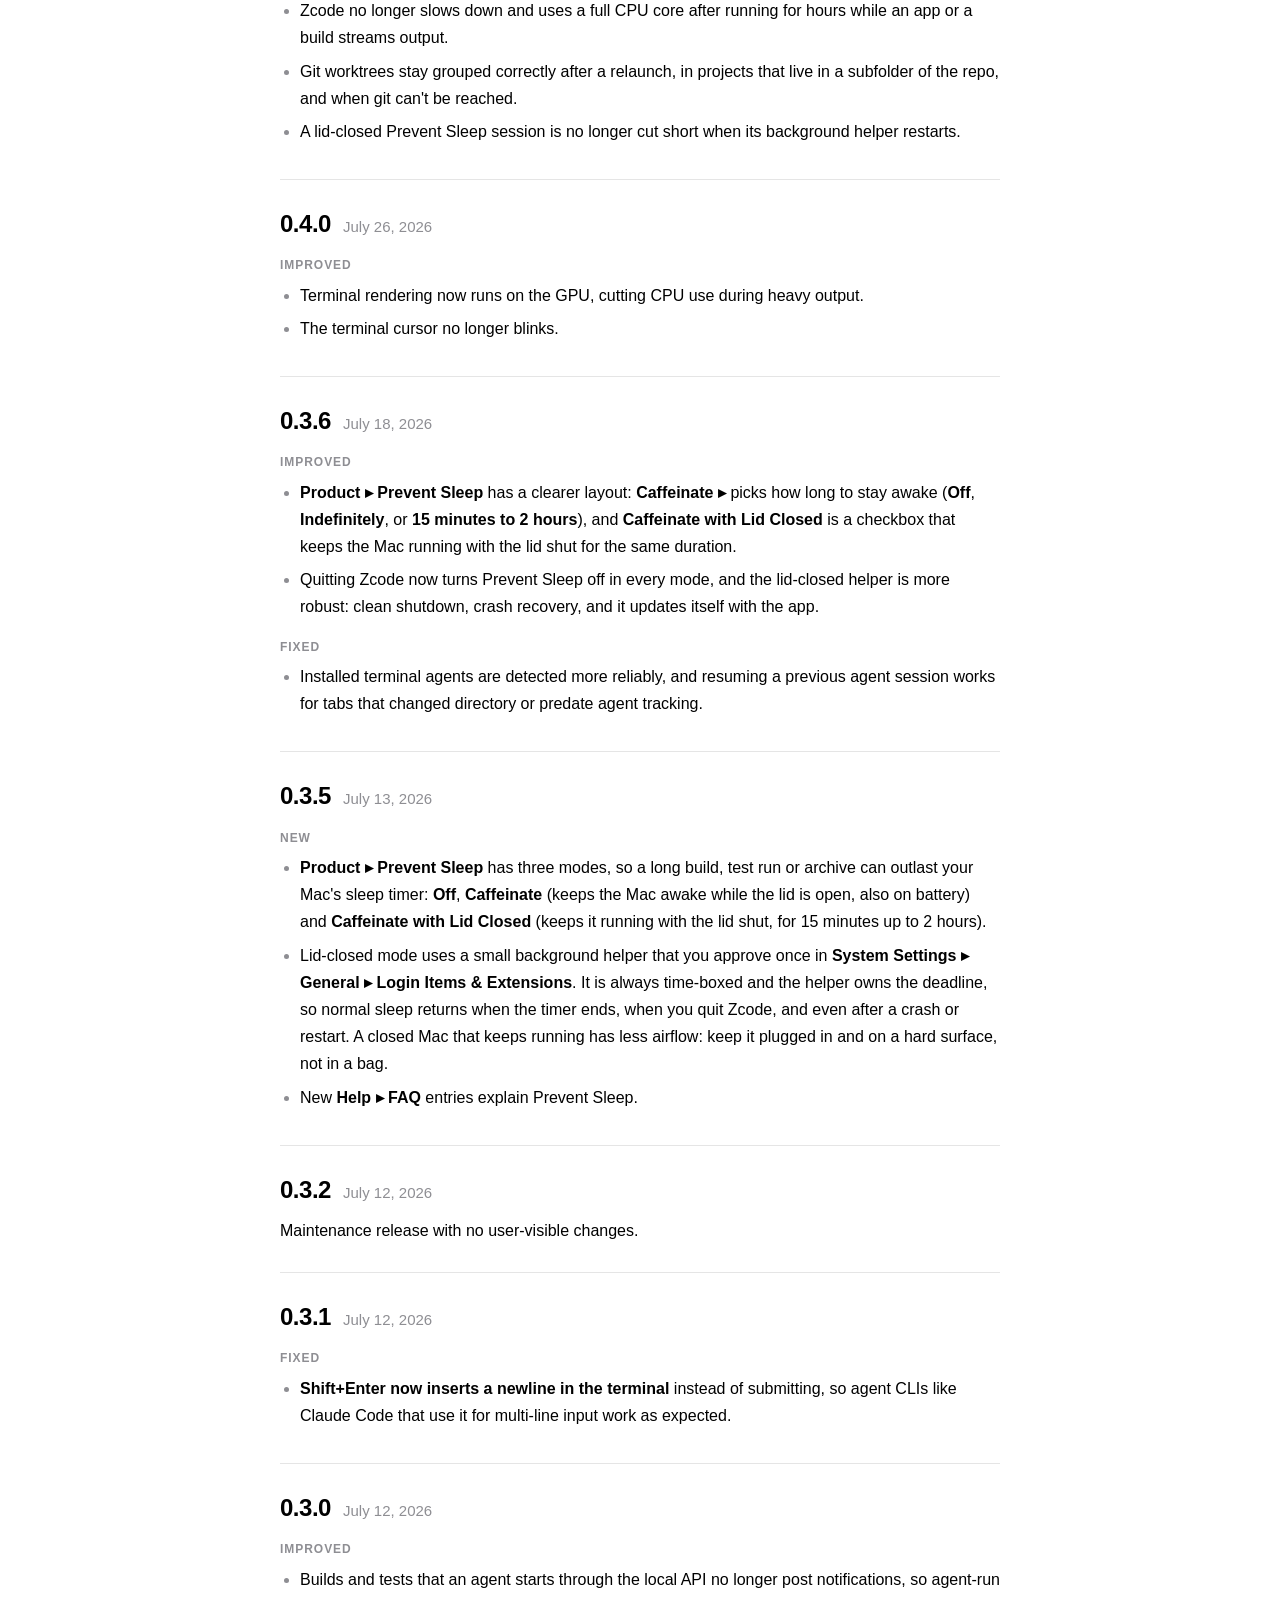
==== commit f9aa48a9: "Changelog: Zcode 0.51.0" ====
--- a/changelog.html
+++ b/changelog.html
@@ -76,6 +76,13 @@
         <p class="changelog-back"><a href="index.html">&larr; Zcode</a></p>
         <h1>Changelog</h1>
         <p class="changelog-intro">What's new in every version of Zcode. The app shows the changes since your version when an update is ready.</p>
+<section id="v0.51.0">
+<h2><a href="#v0.51.0">0.51.0</a> <time datetime="2026-11-26">November 26, 2026</time></h2>
+<h3 class="kind-new">New</h3>
+<ul>
+<li><strong>Settings ▸ Integrations</strong> now offers <code>--remote-control</code> for Google Antigravity, and Claude Code gets <code>--remote-control</code>, <code>--chrome</code> and Accept edits / Auto / Plan permission modes, all off until you turn them on. Antigravity tabs now always resume their conversation, so its <strong>Resume previous session</strong> switch is gone, and agent options wrap onto a second line instead of running off the window.</li>
+</ul>
+</section>
 <section id="v0.50.0">
 <h2><a href="#v0.50.0">0.50.0</a> <time datetime="2026-11-25">November 25, 2026</time></h2>
 <h3 class="kind-fixed">Fixed</h3>
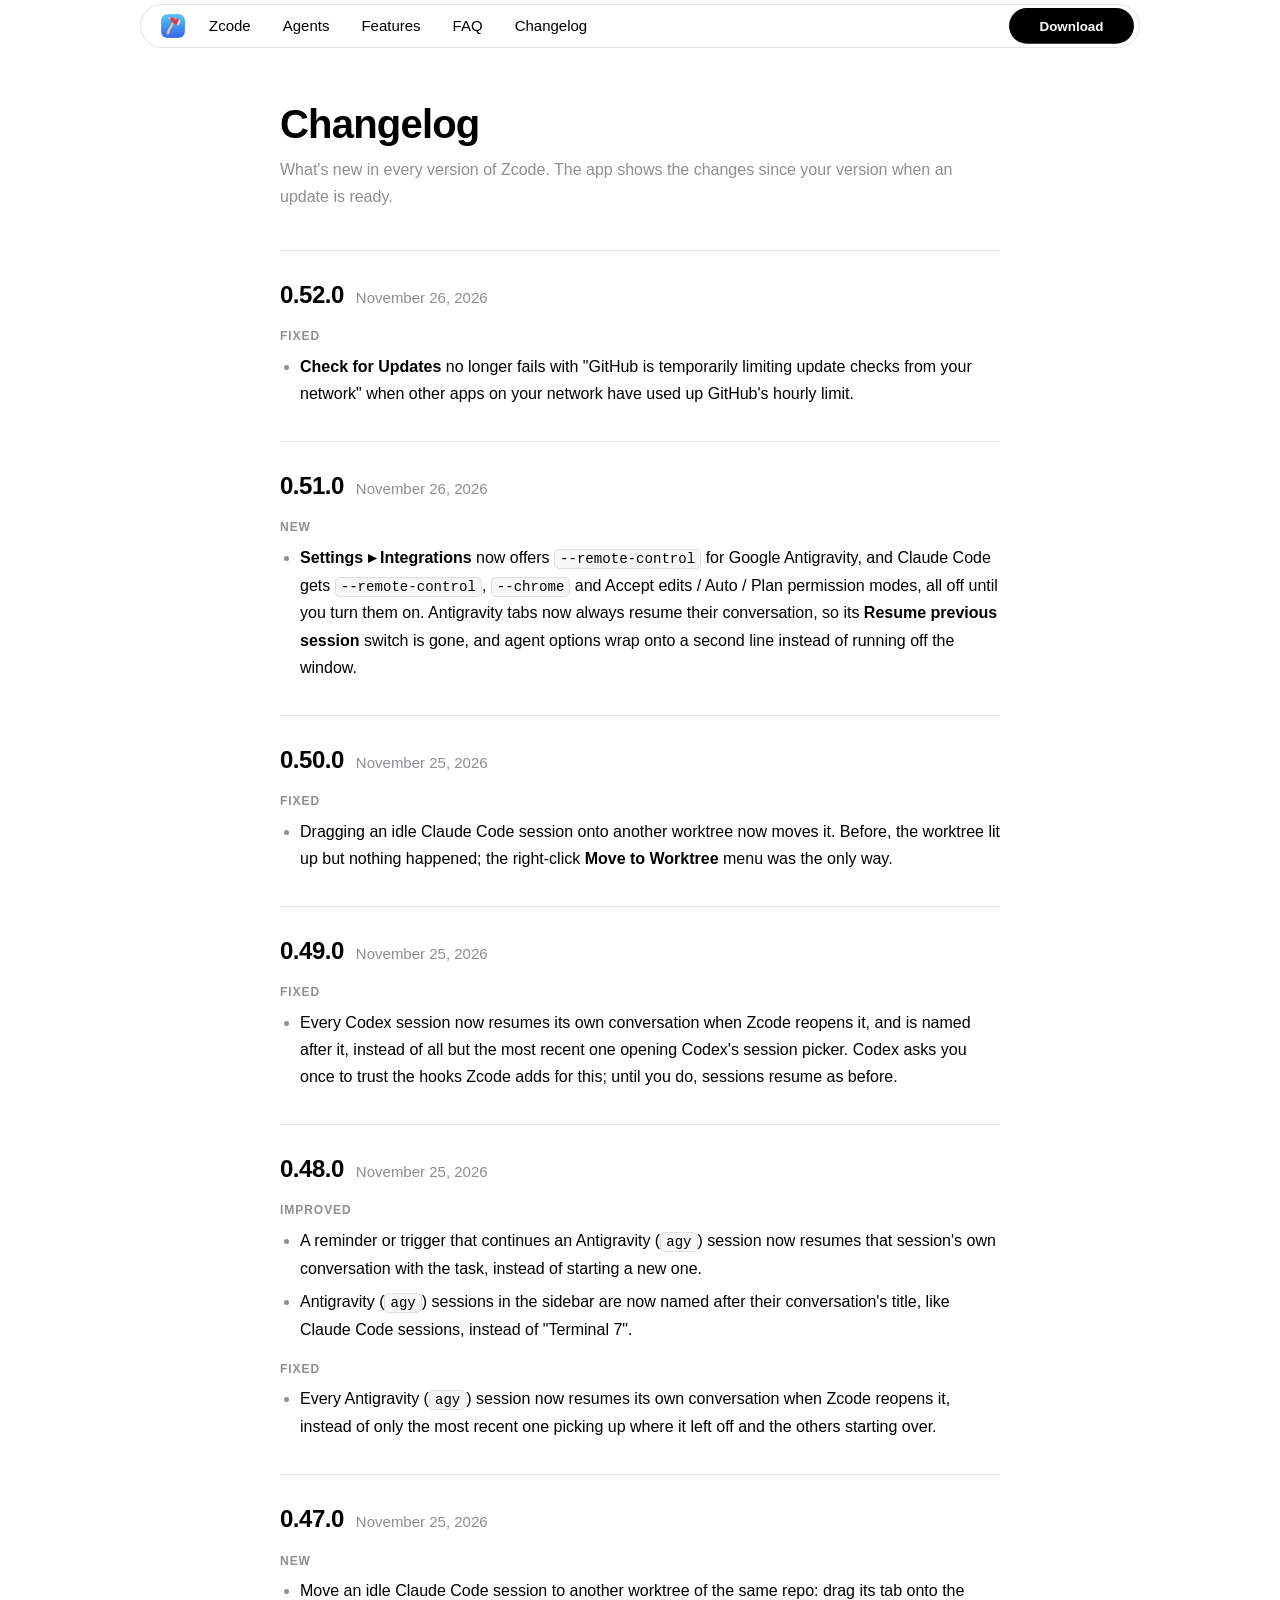
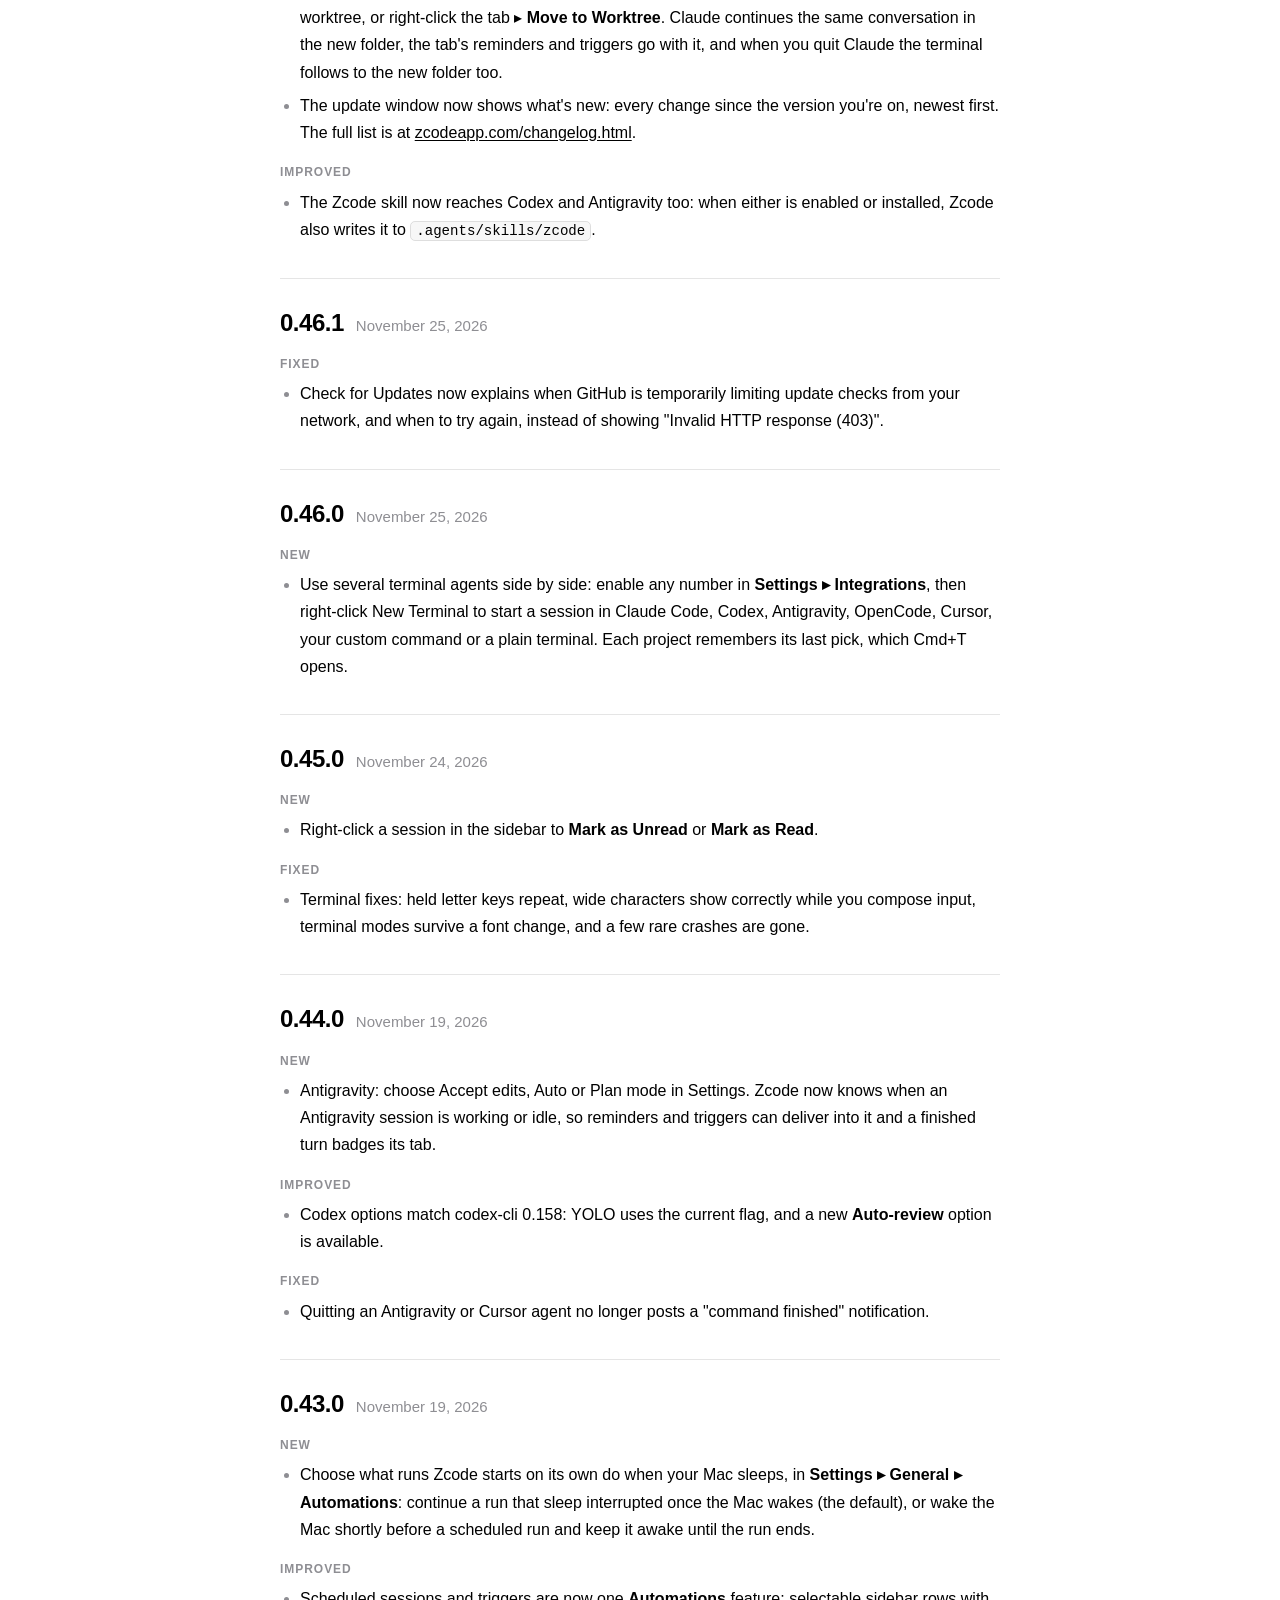
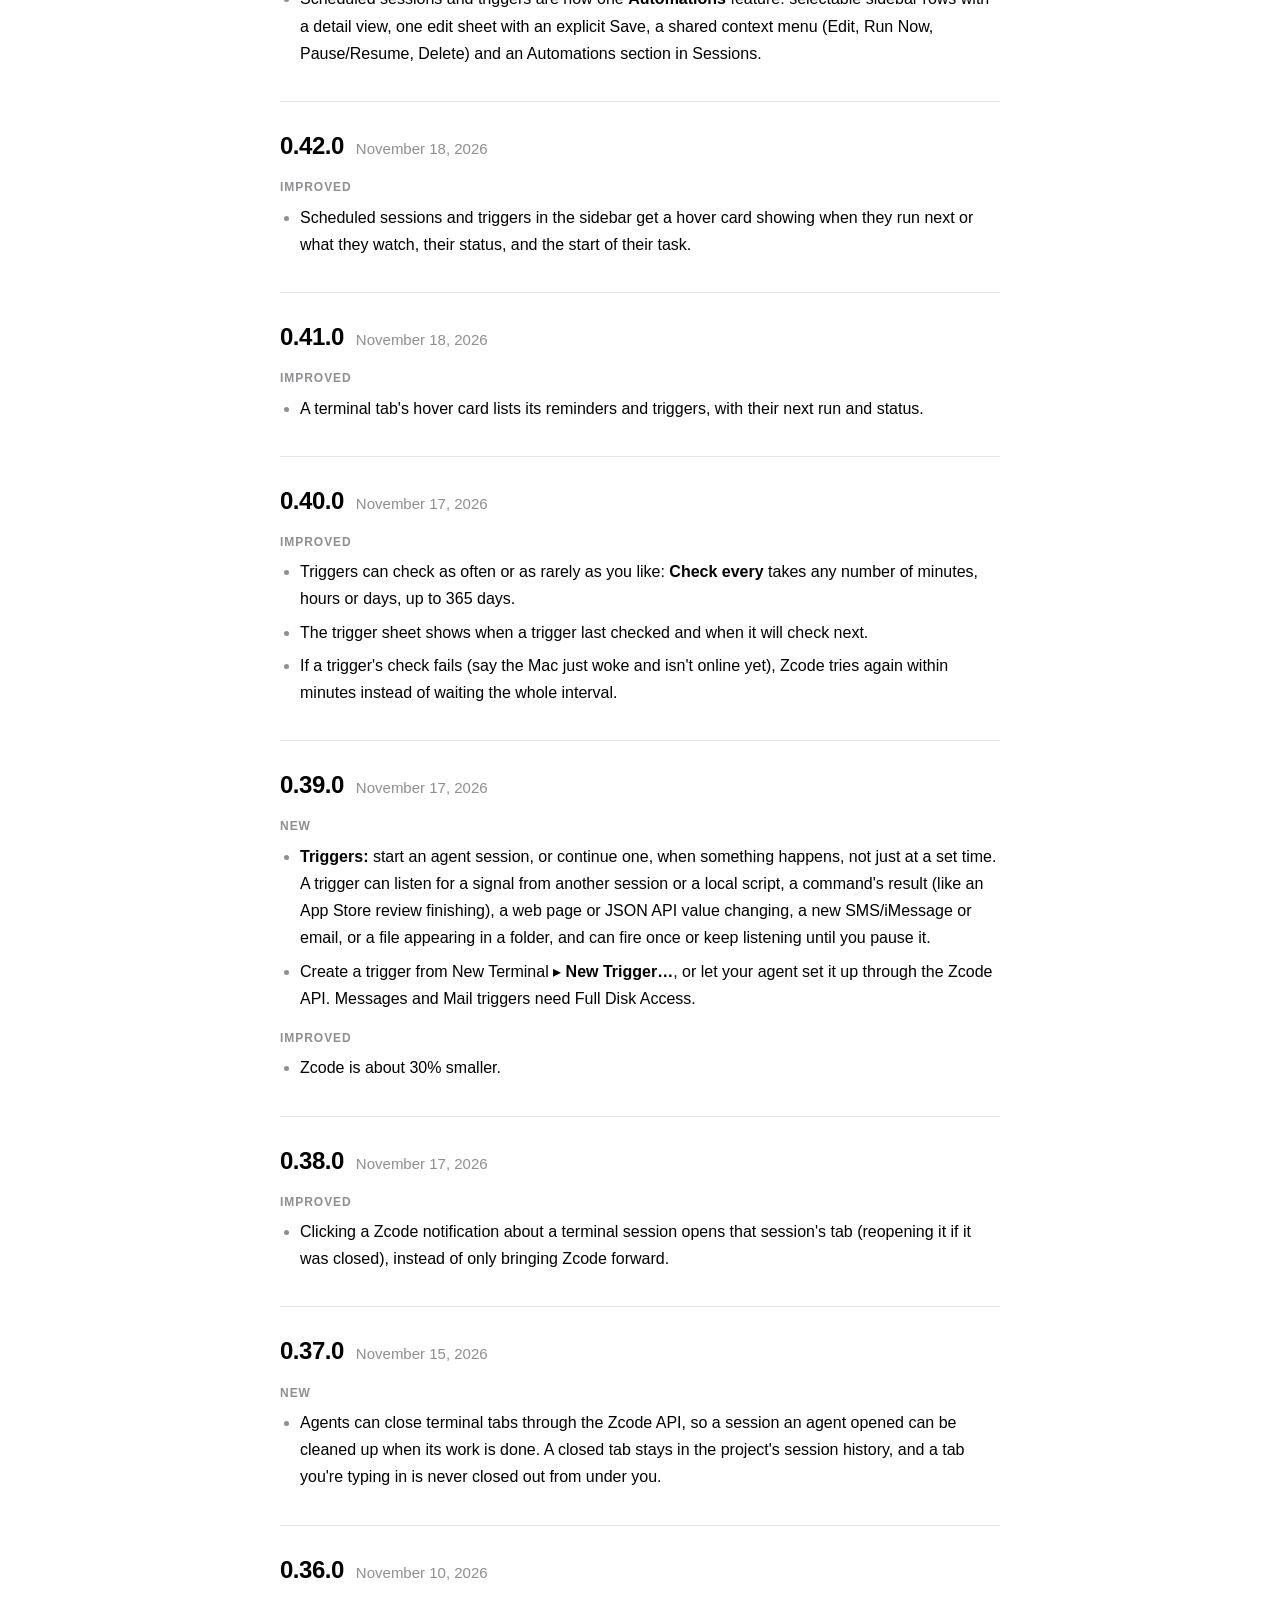
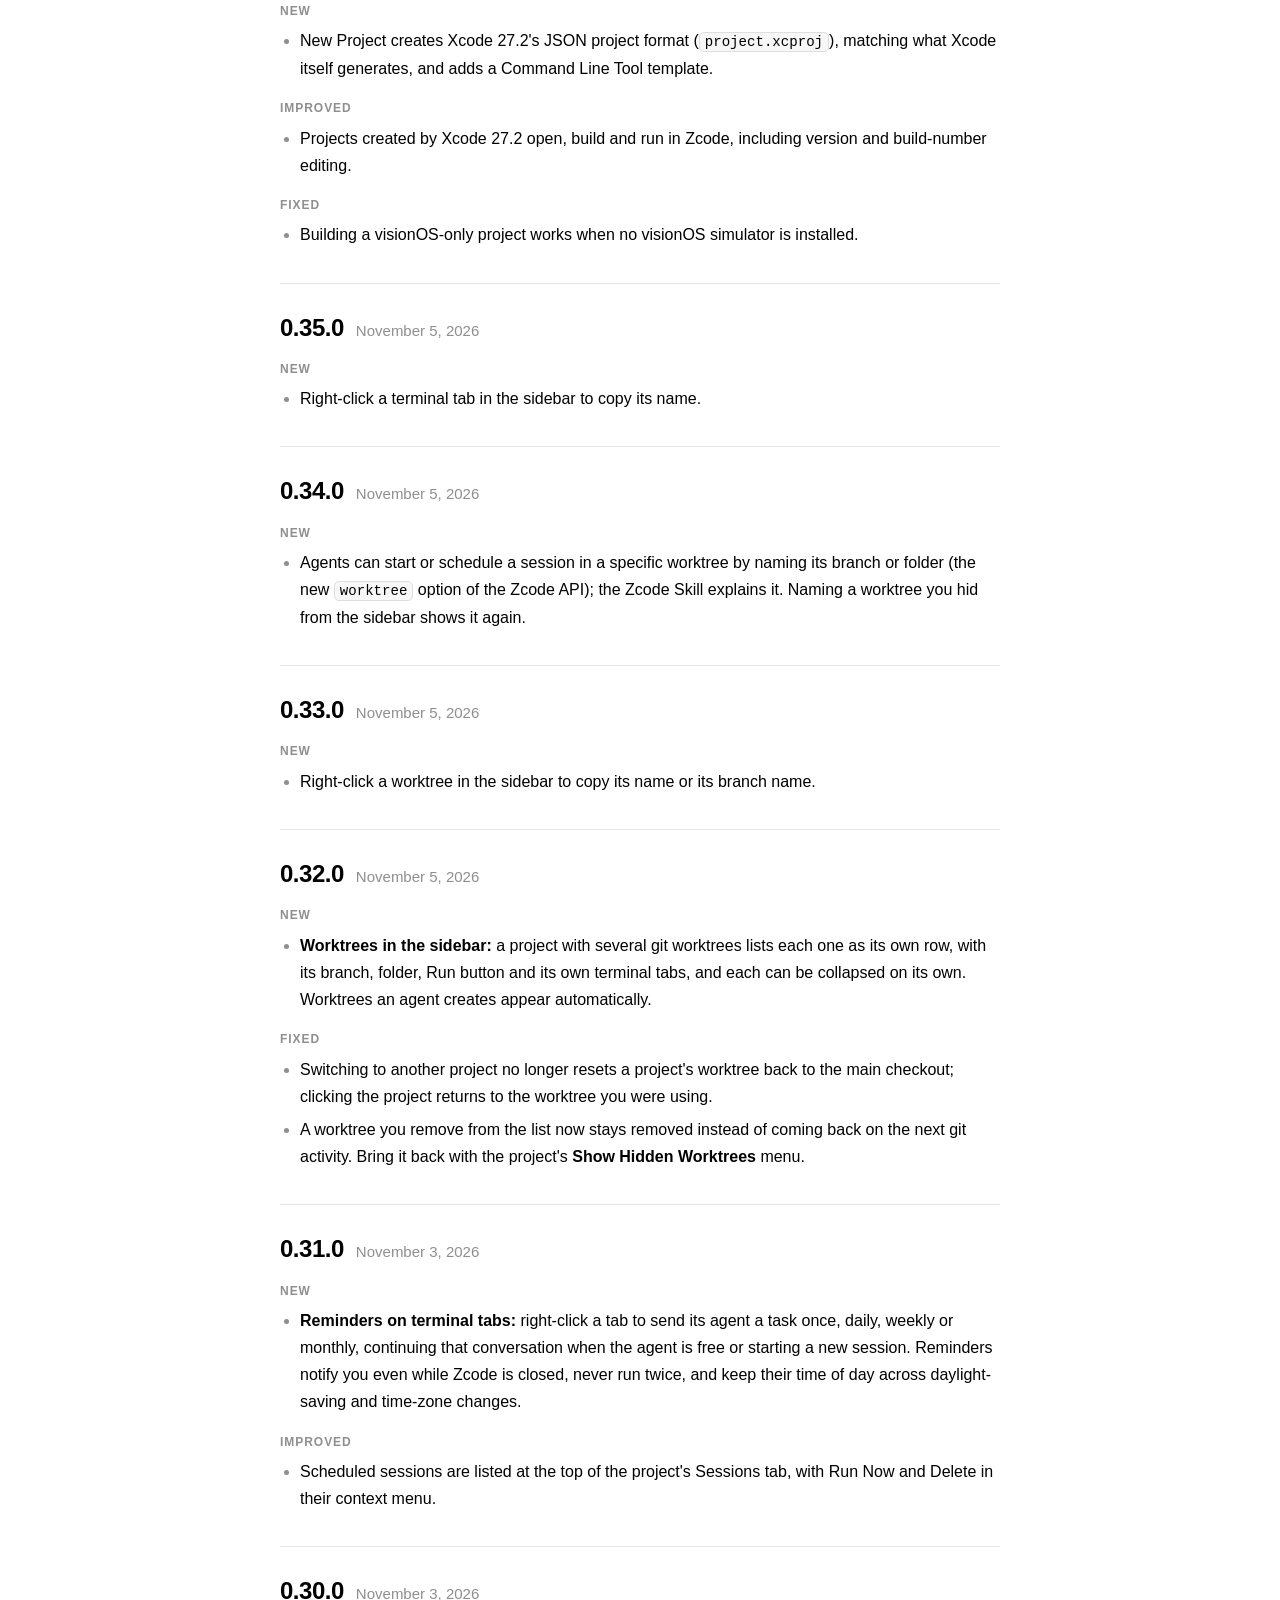
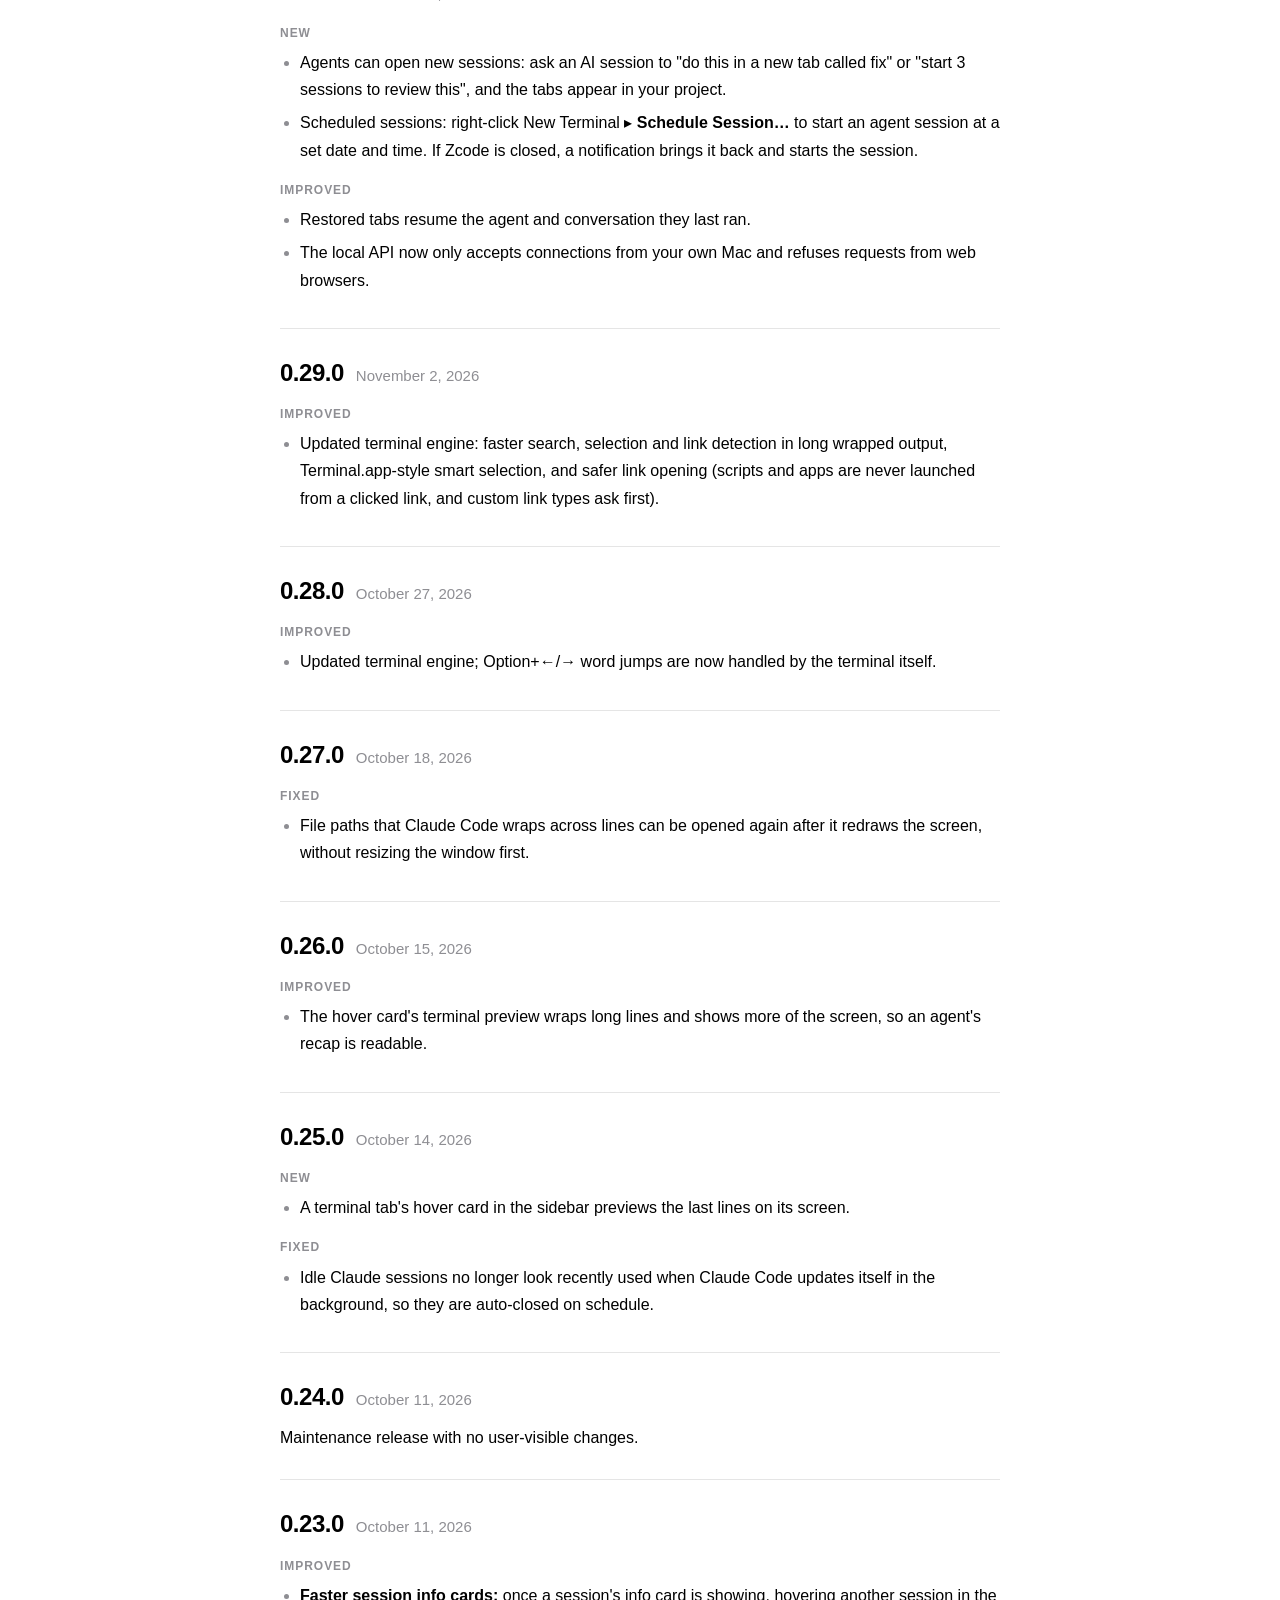
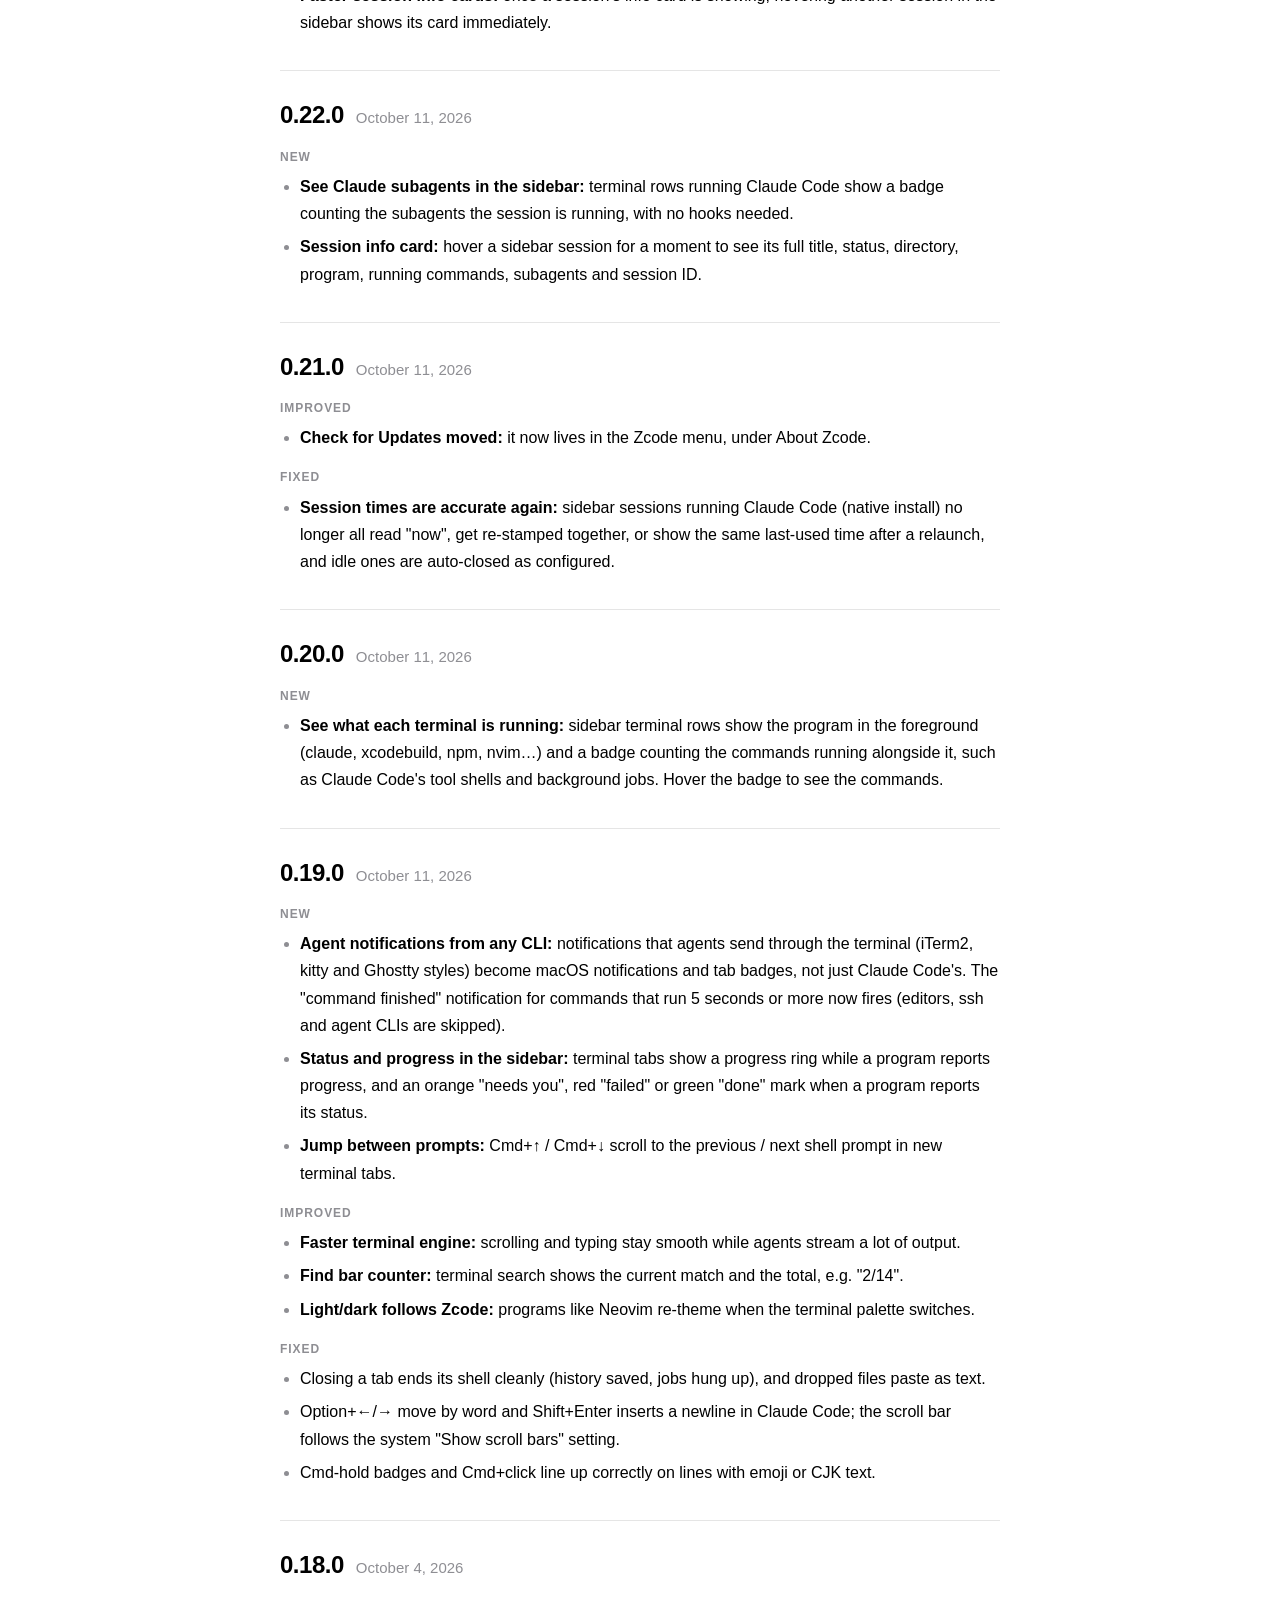
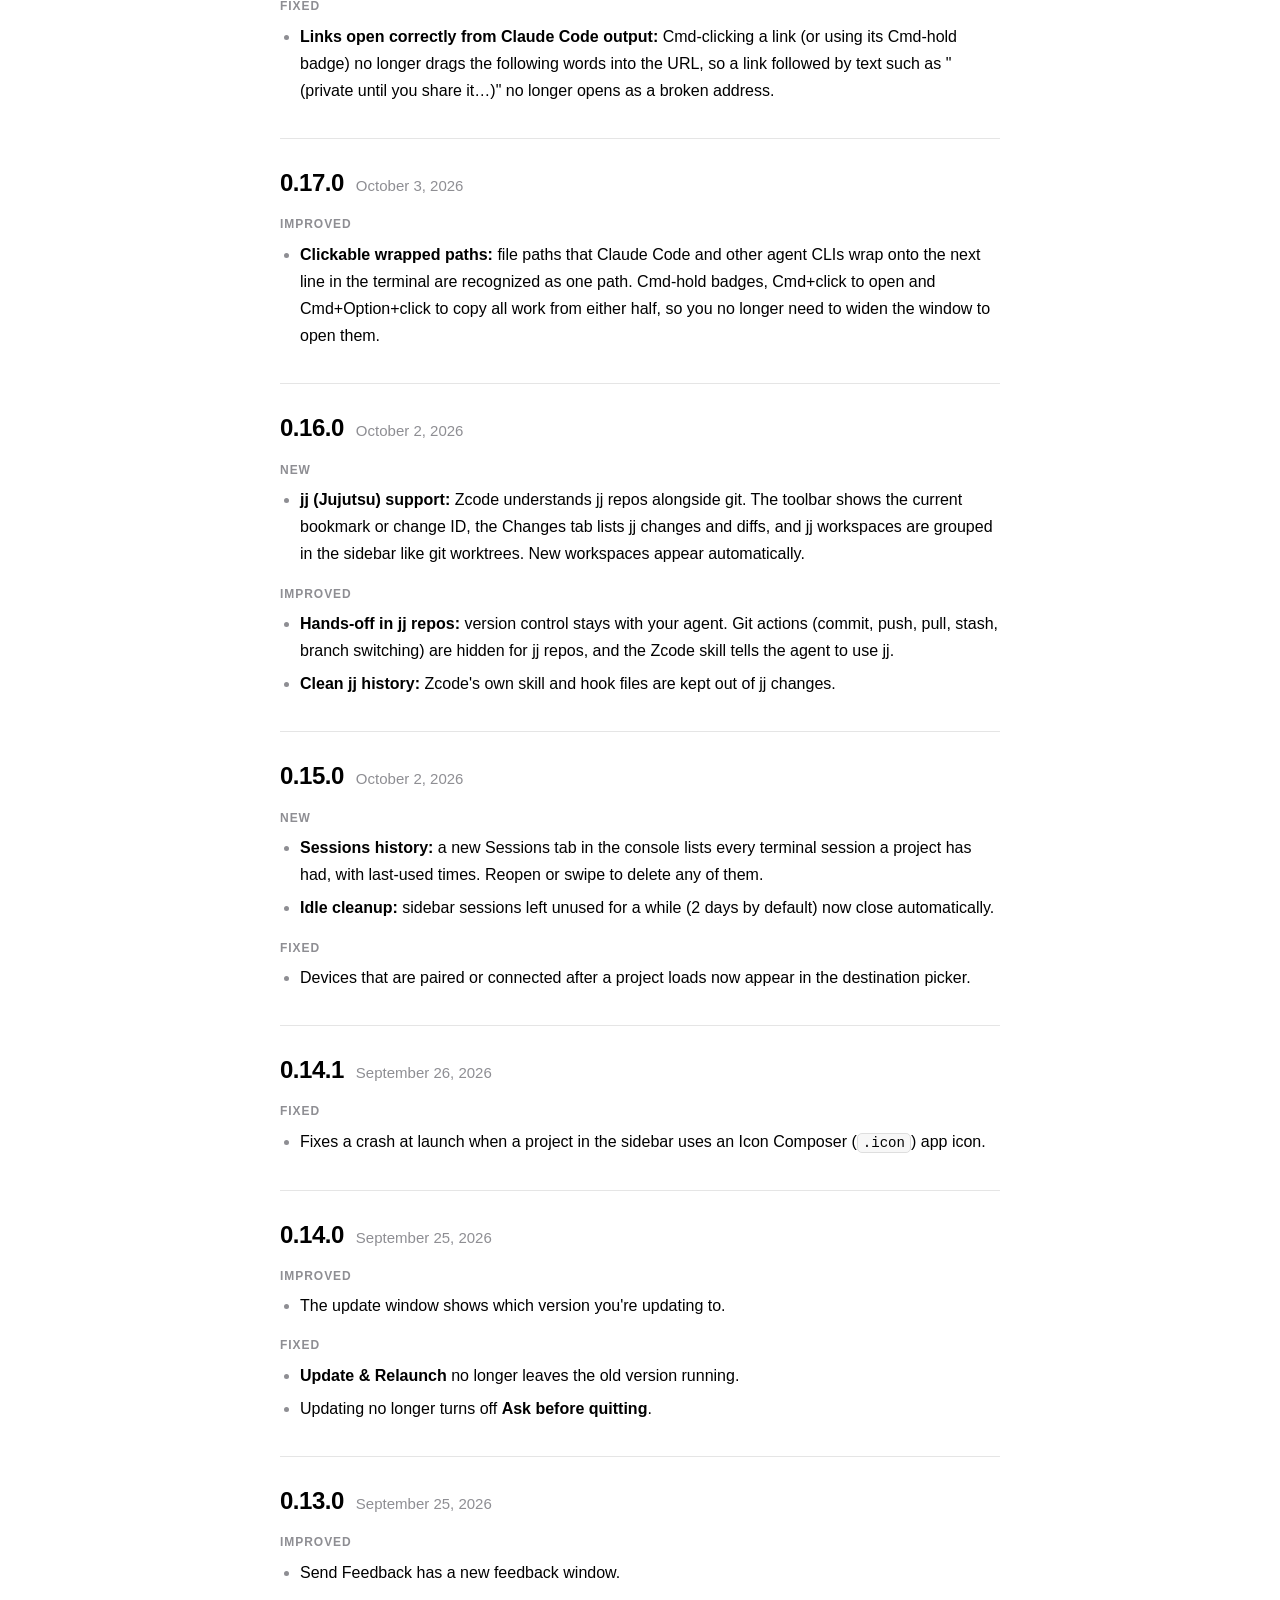
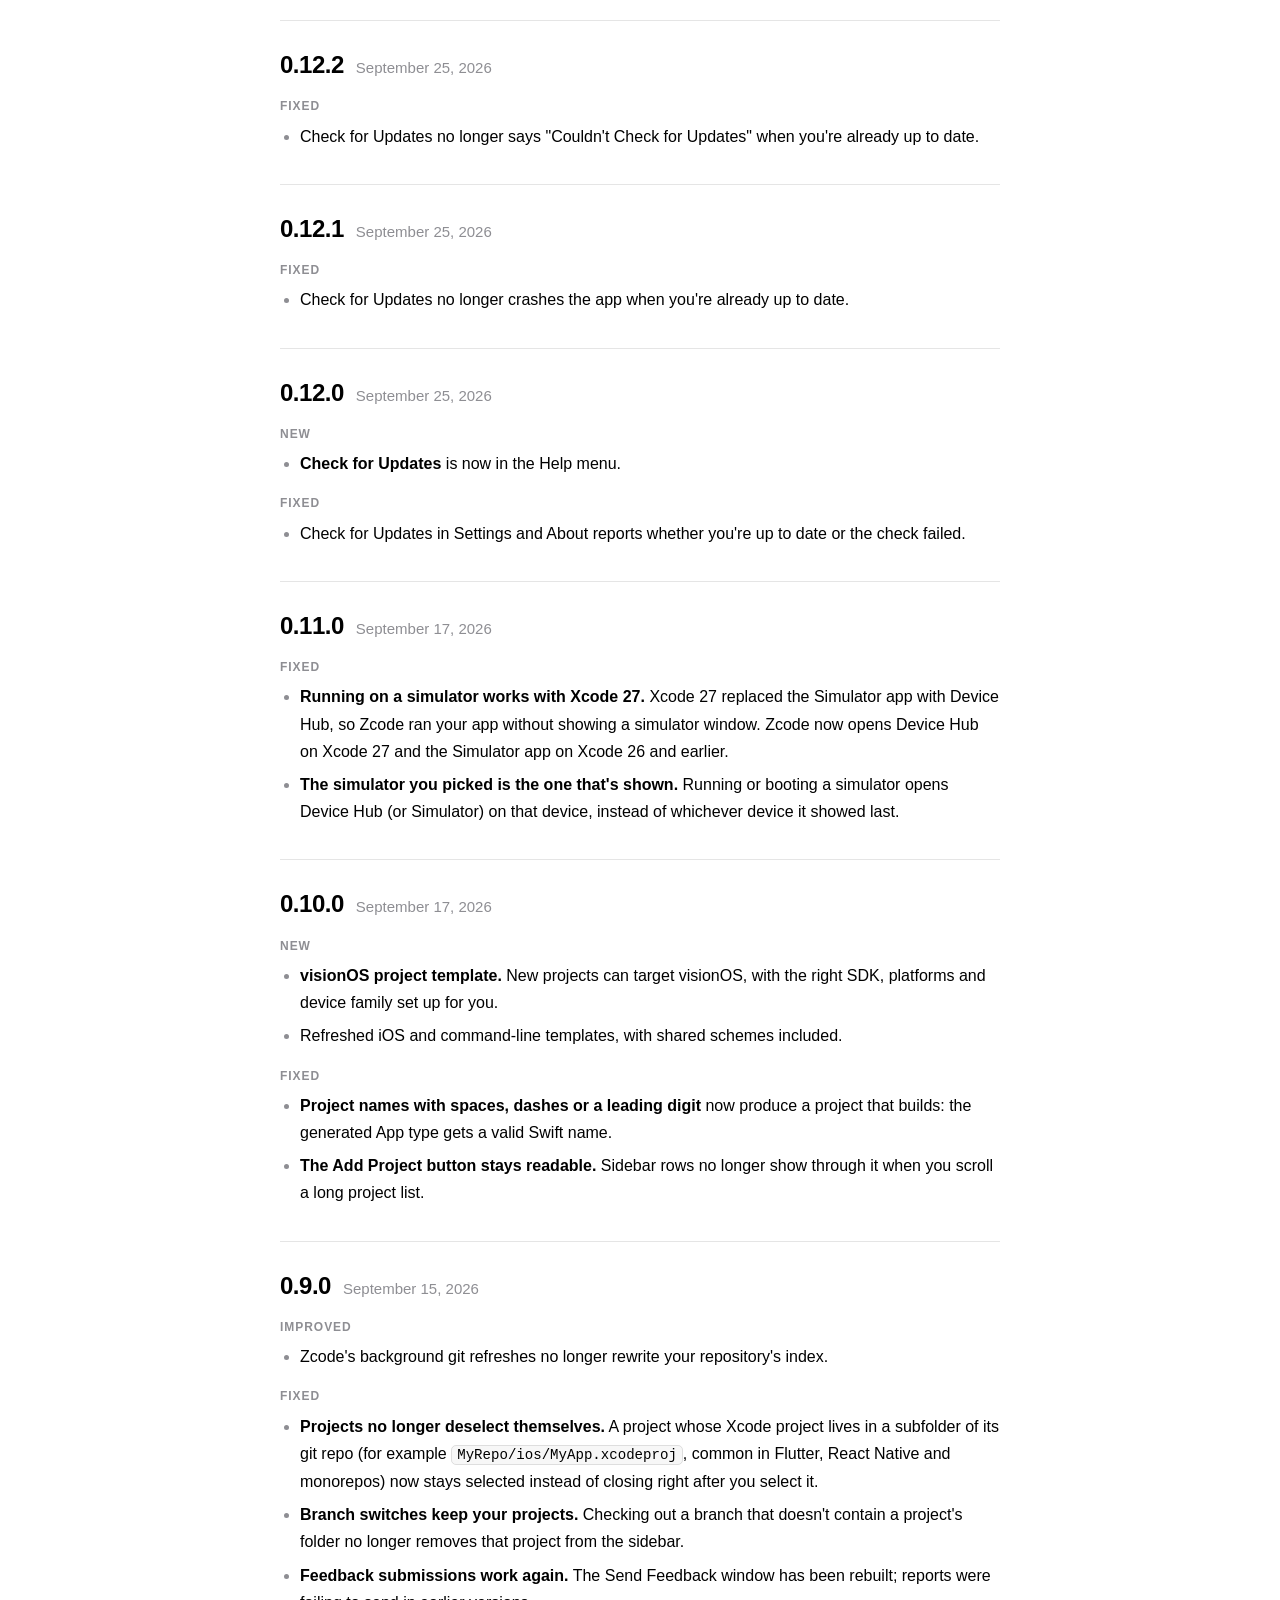
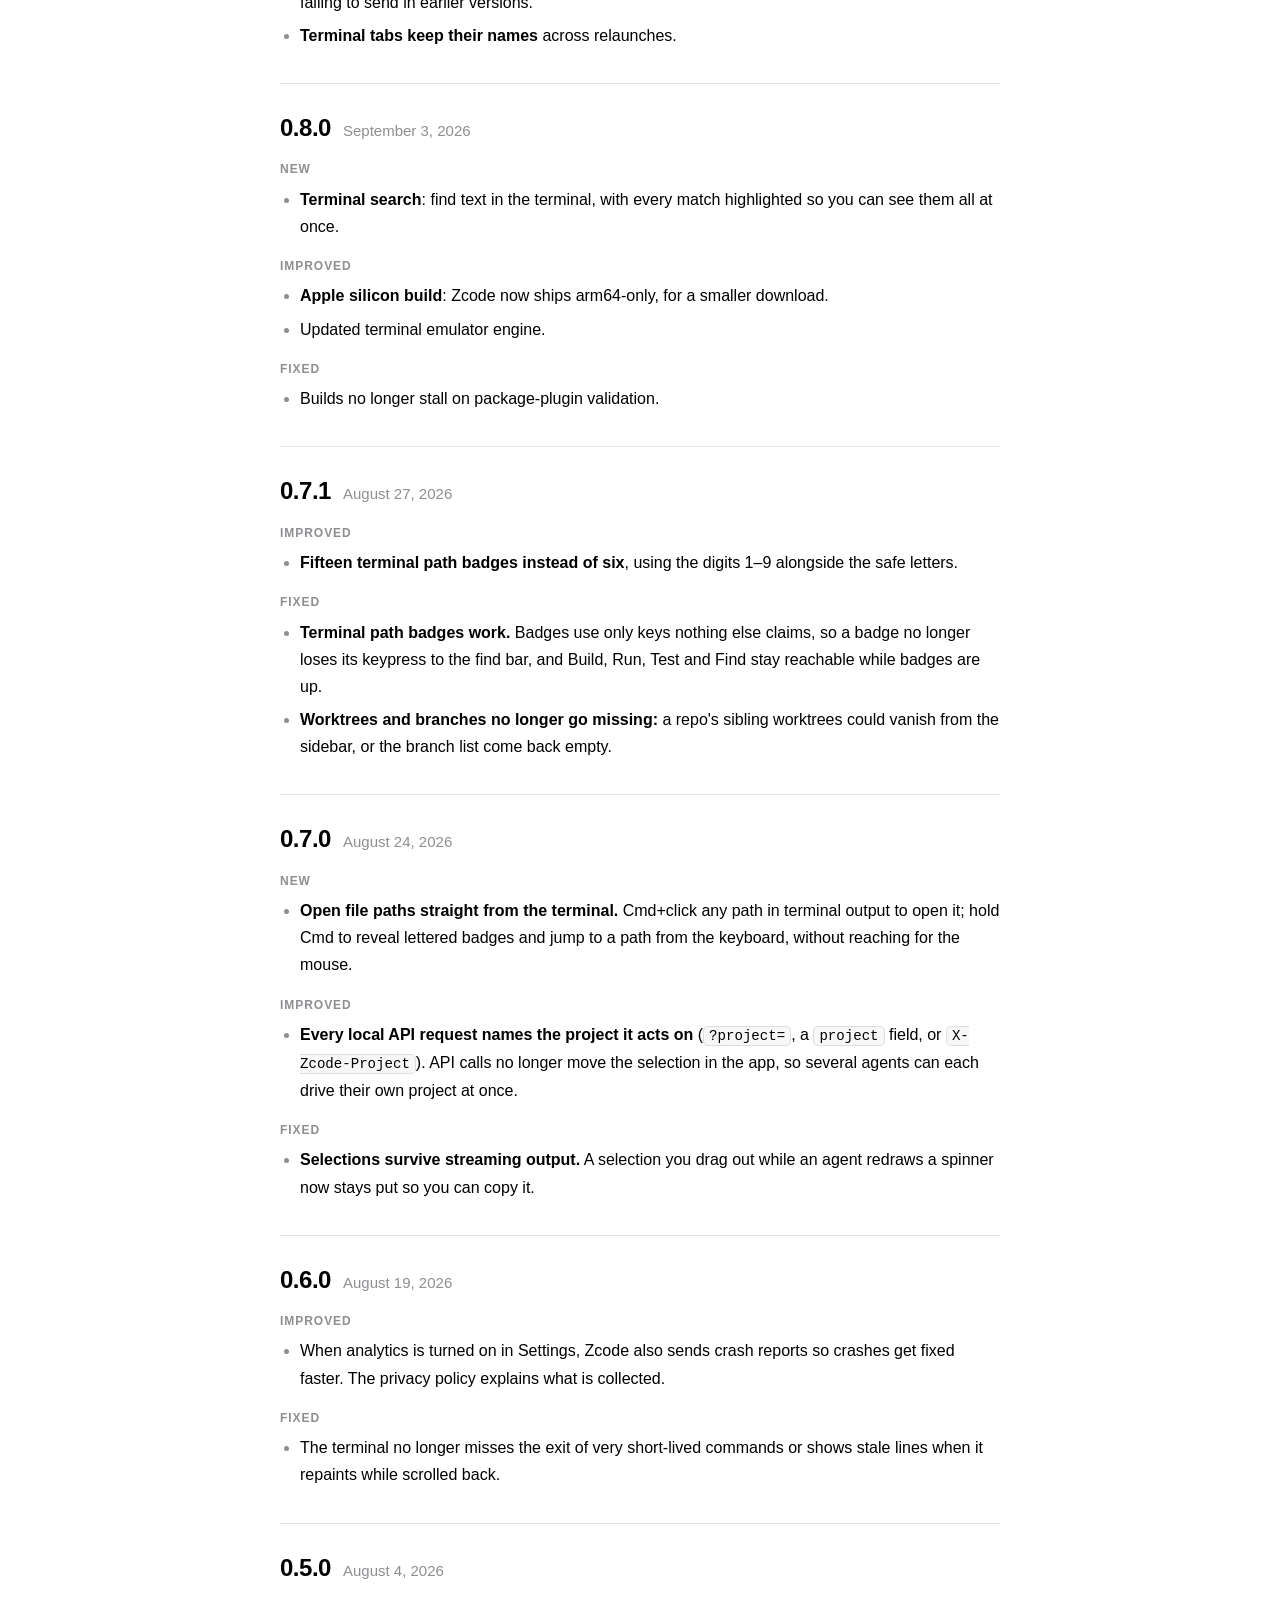
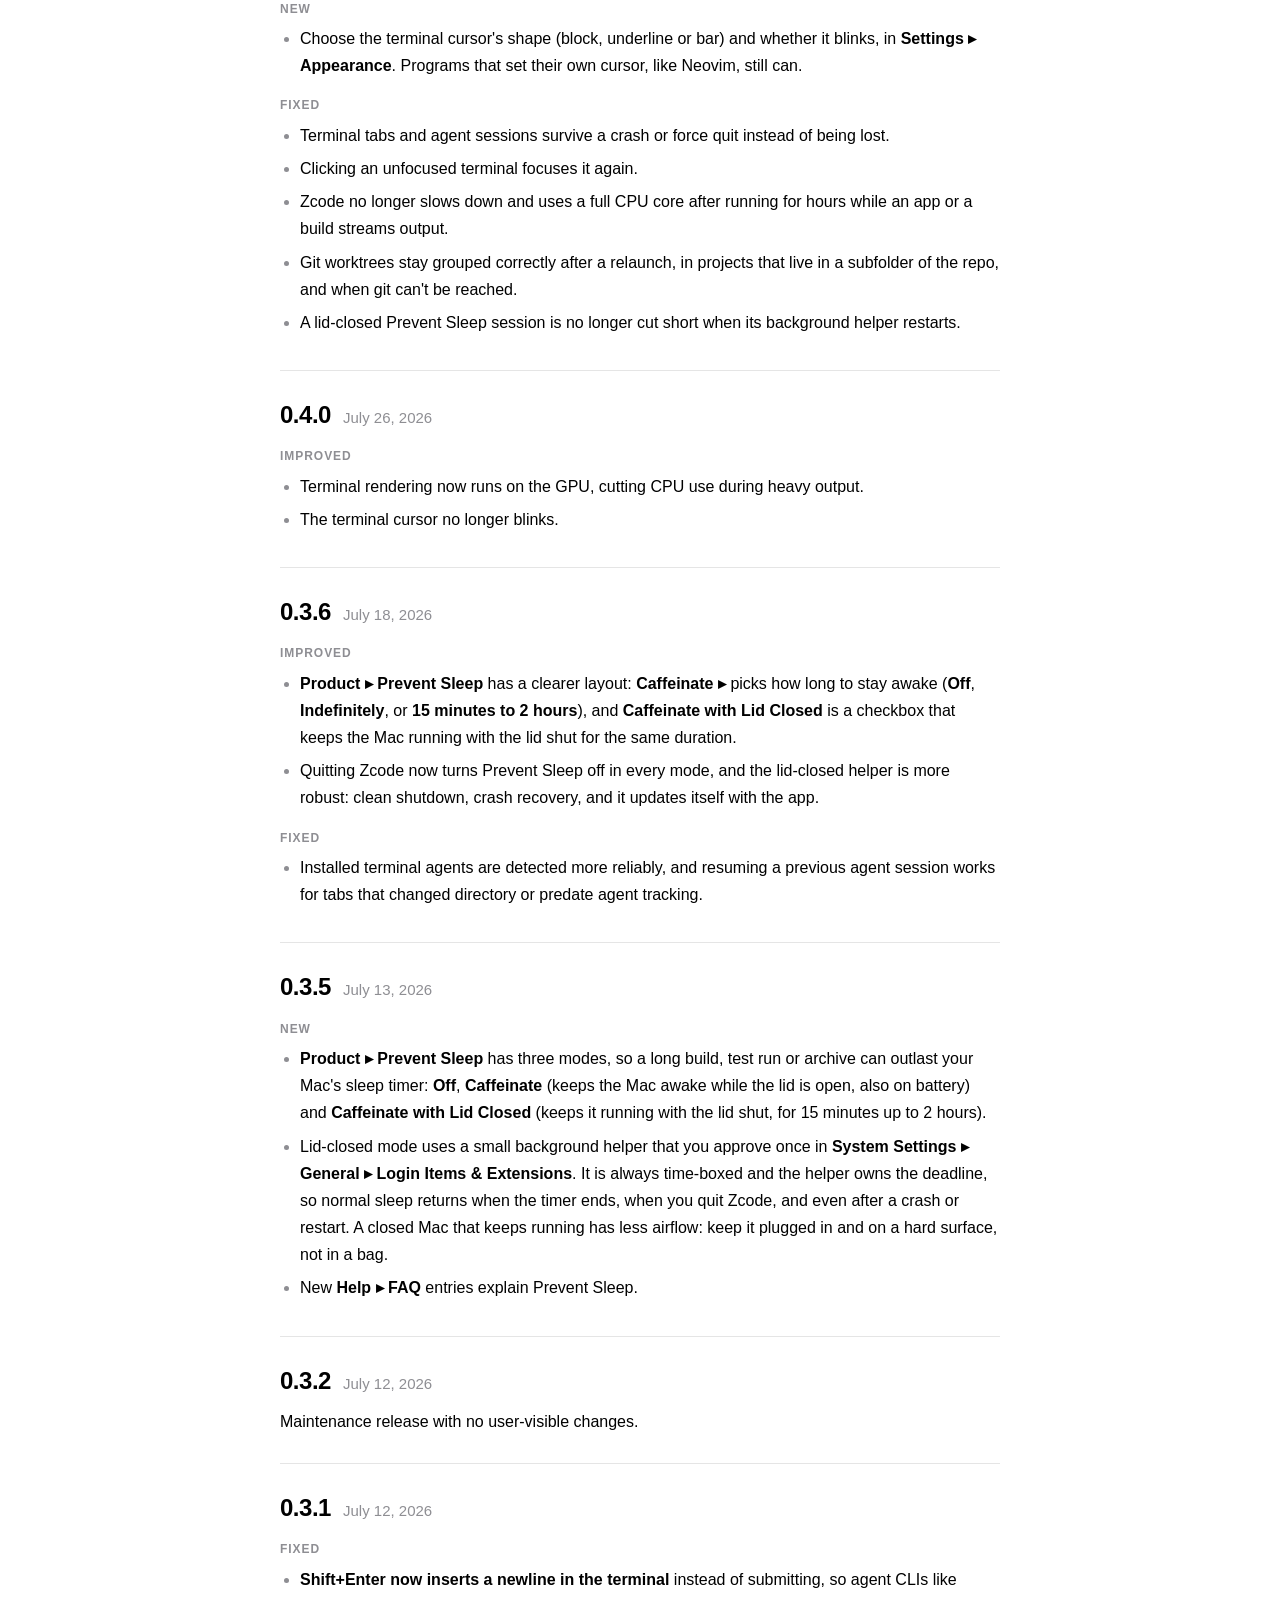
==== commit 54b90352: "Changelog: Zcode 0.52.0" ====
--- a/changelog.html
+++ b/changelog.html
@@ -76,6 +76,13 @@
         <p class="changelog-back"><a href="index.html">&larr; Zcode</a></p>
         <h1>Changelog</h1>
         <p class="changelog-intro">What's new in every version of Zcode. The app shows the changes since your version when an update is ready.</p>
+<section id="v0.52.0">
+<h2><a href="#v0.52.0">0.52.0</a> <time datetime="2026-11-26">November 26, 2026</time></h2>
+<h3 class="kind-fixed">Fixed</h3>
+<ul>
+<li><strong>Check for Updates</strong> no longer fails with &quot;GitHub is temporarily limiting update checks from your network&quot; when other apps on your network have used up GitHub&#x27;s hourly limit.</li>
+</ul>
+</section>
 <section id="v0.51.0">
 <h2><a href="#v0.51.0">0.51.0</a> <time datetime="2026-11-26">November 26, 2026</time></h2>
 <h3 class="kind-new">New</h3>
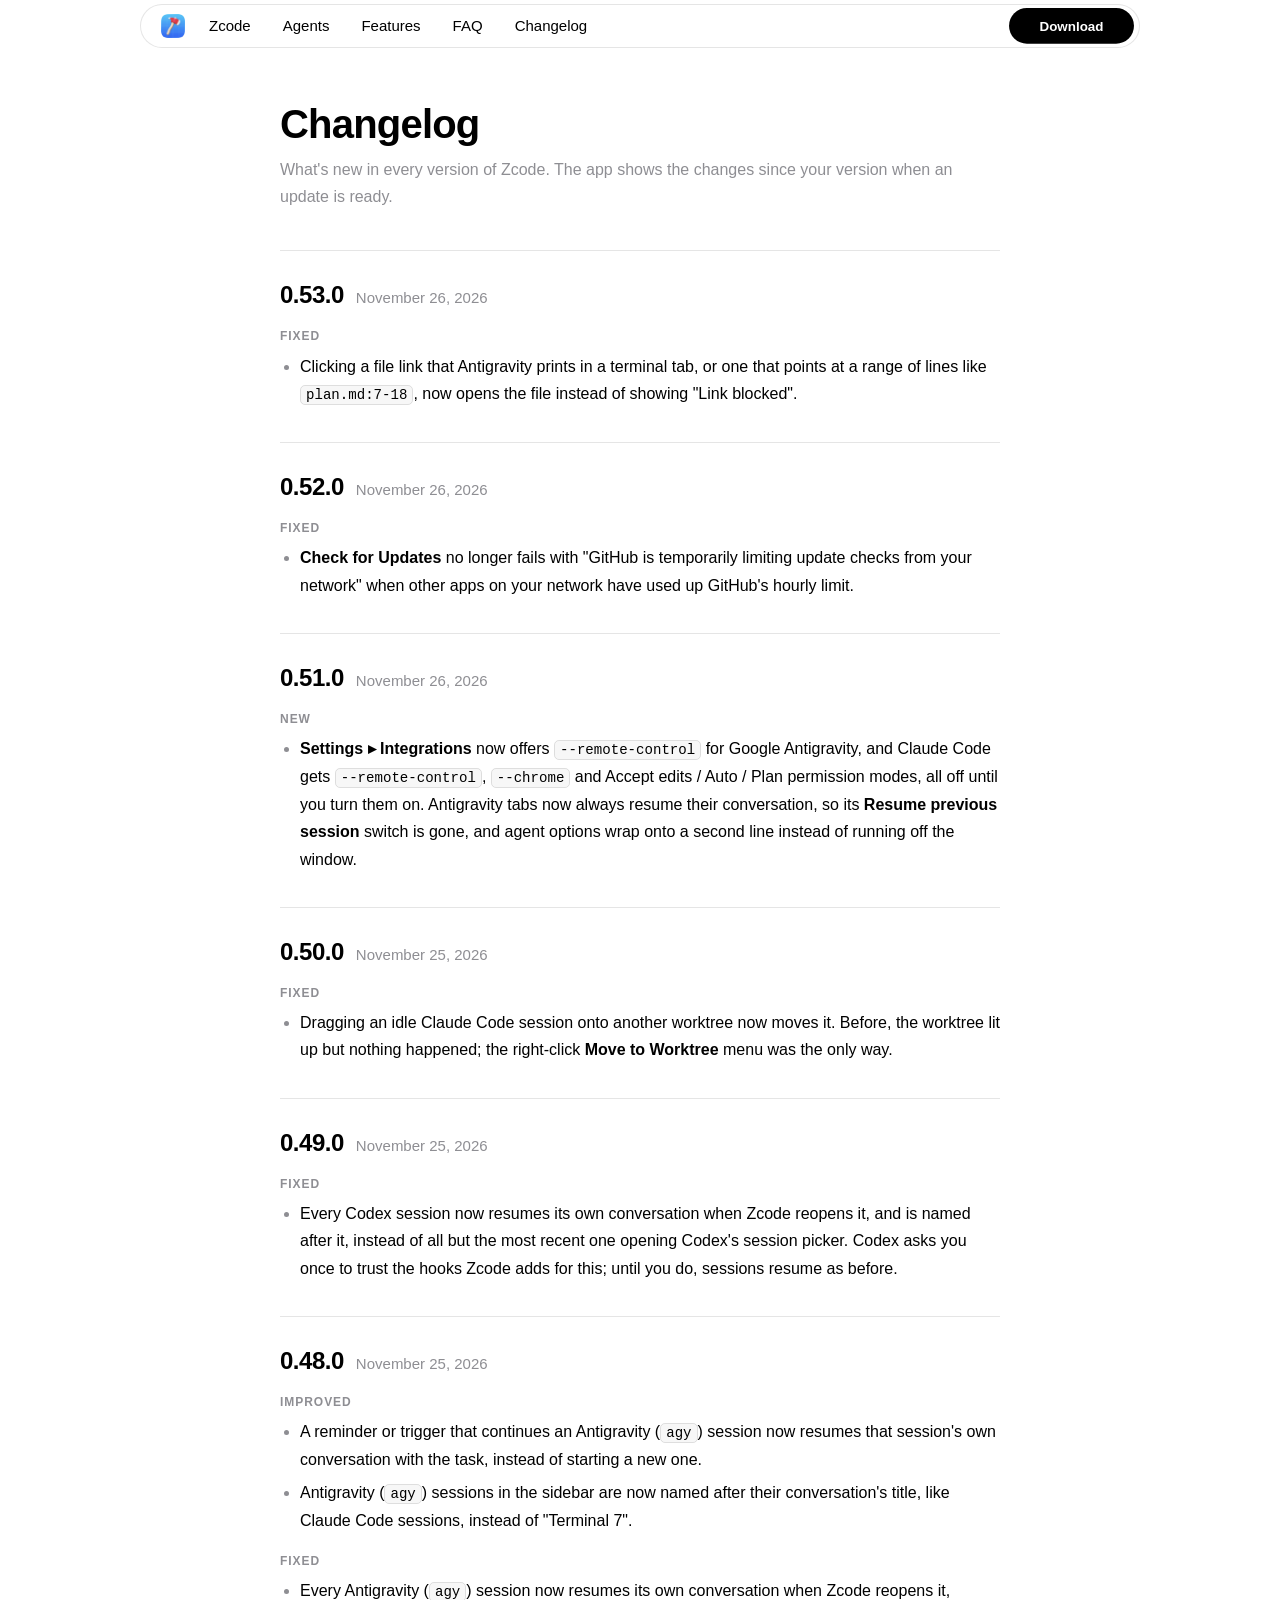
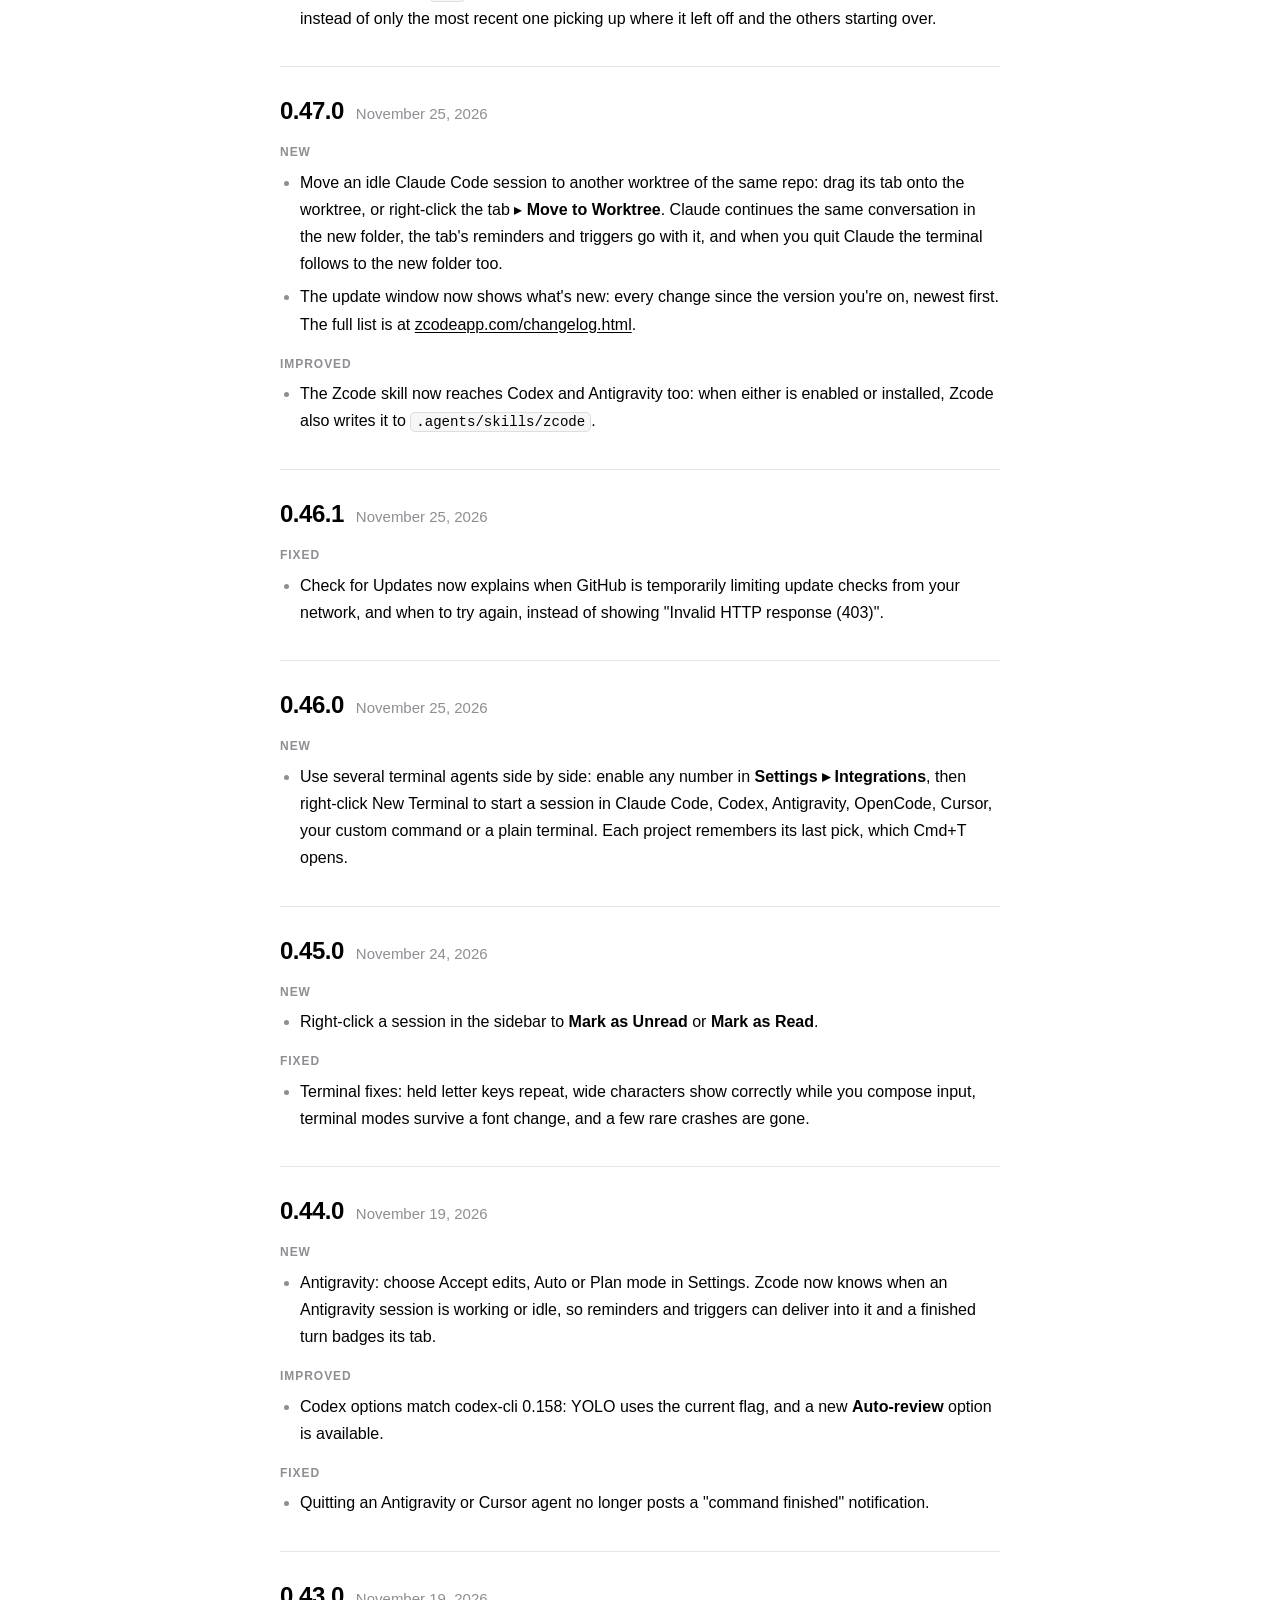
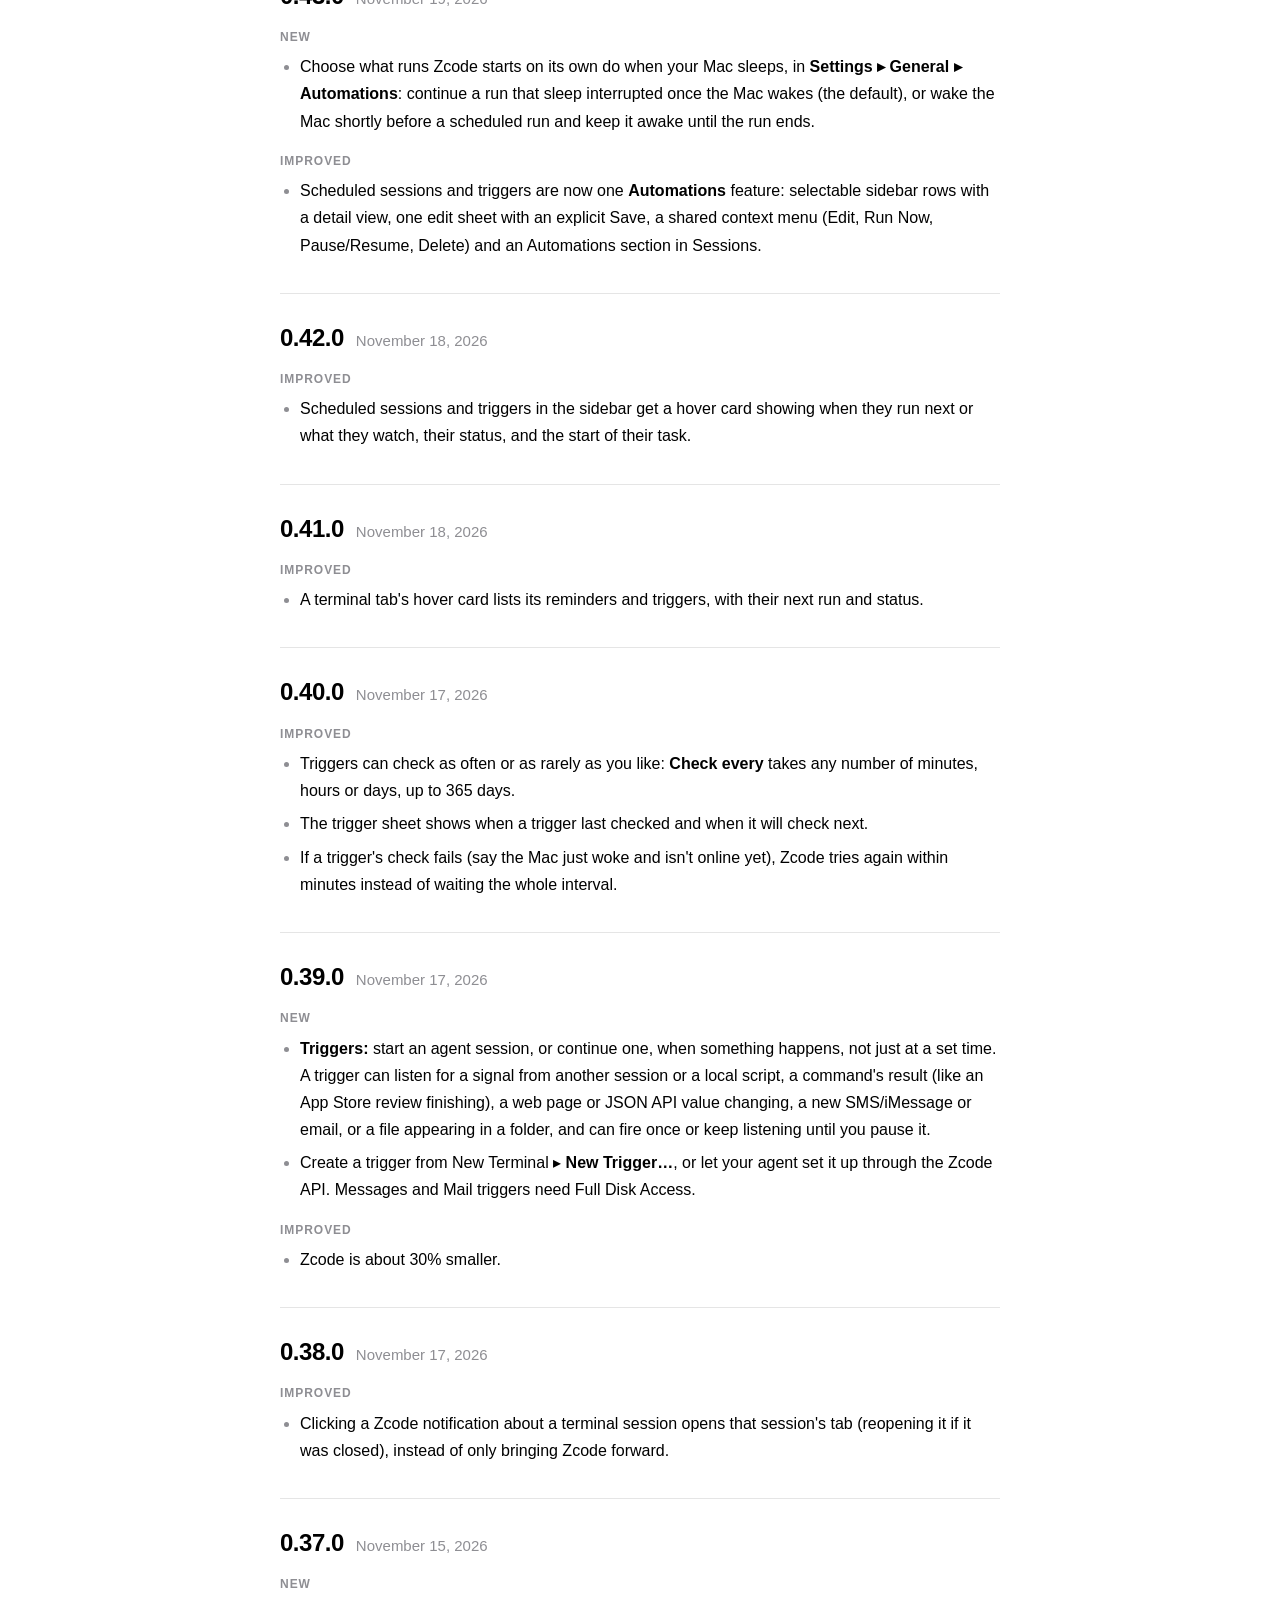
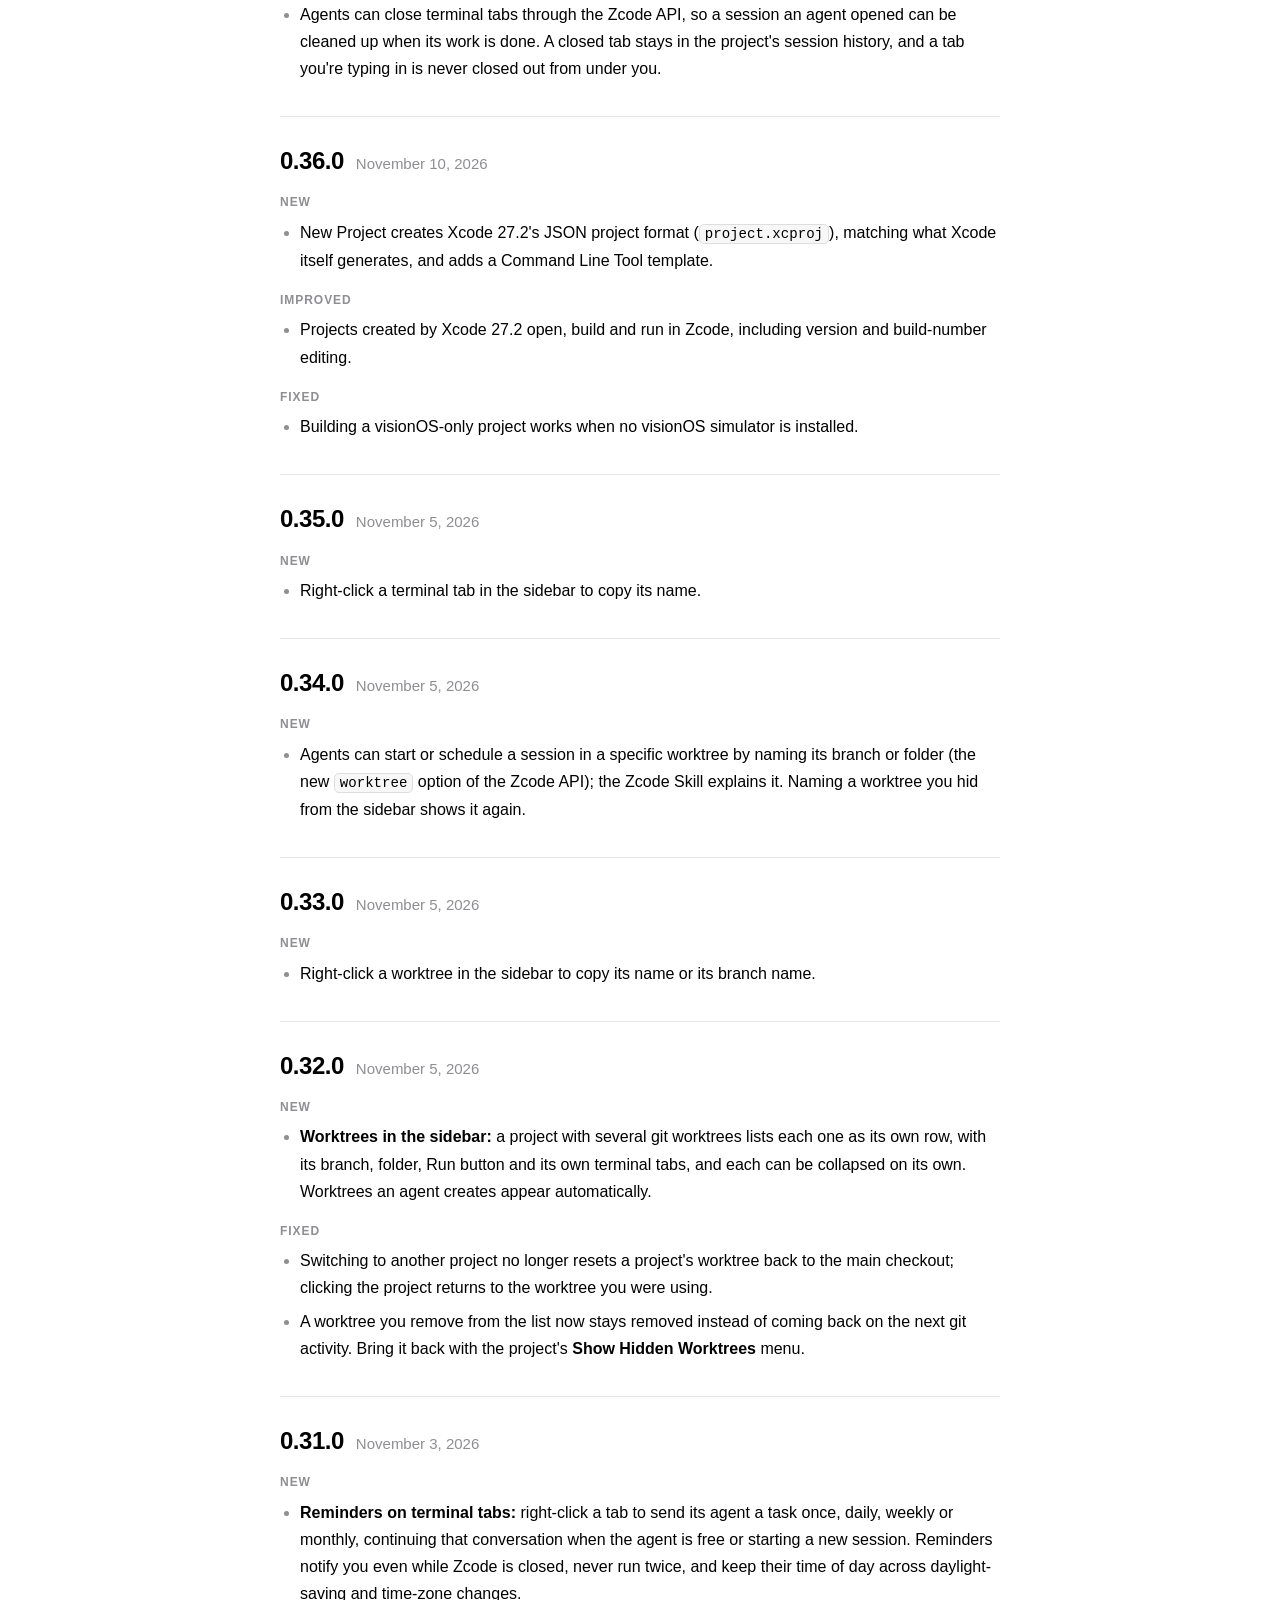
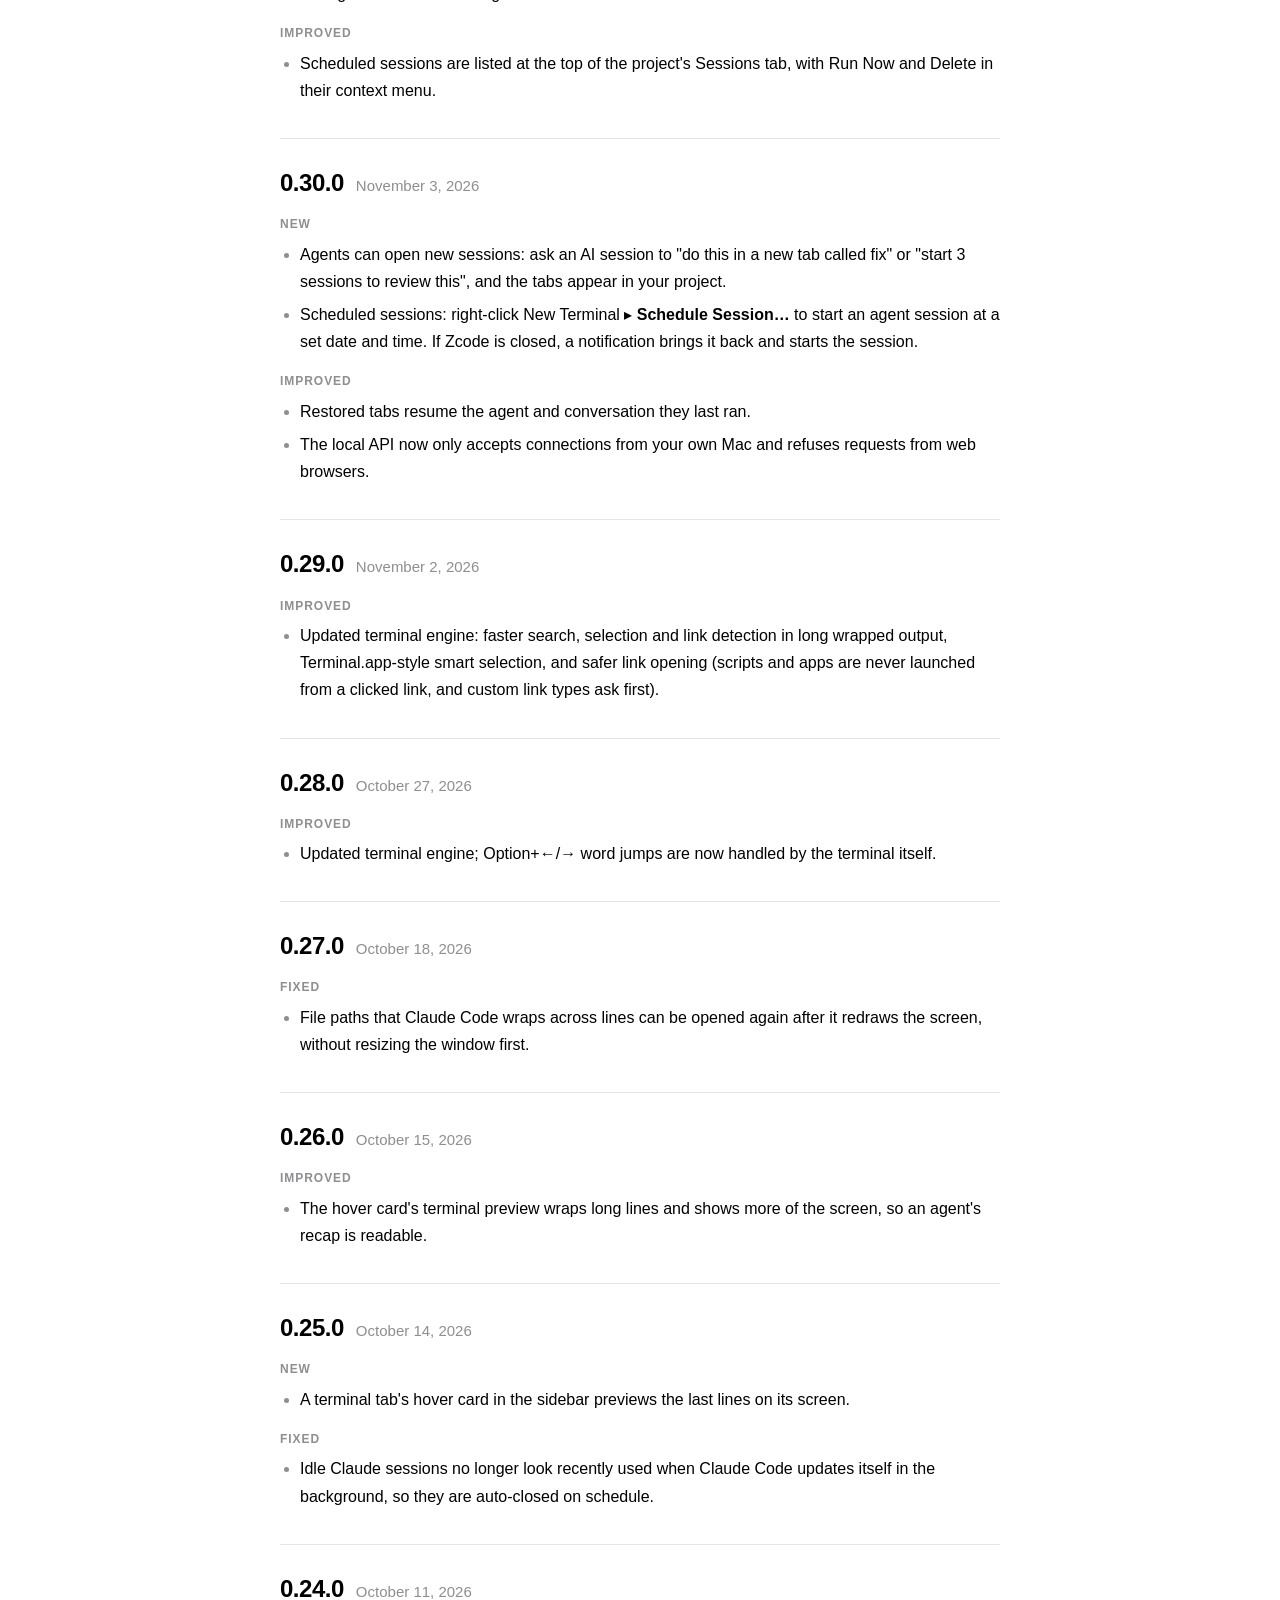
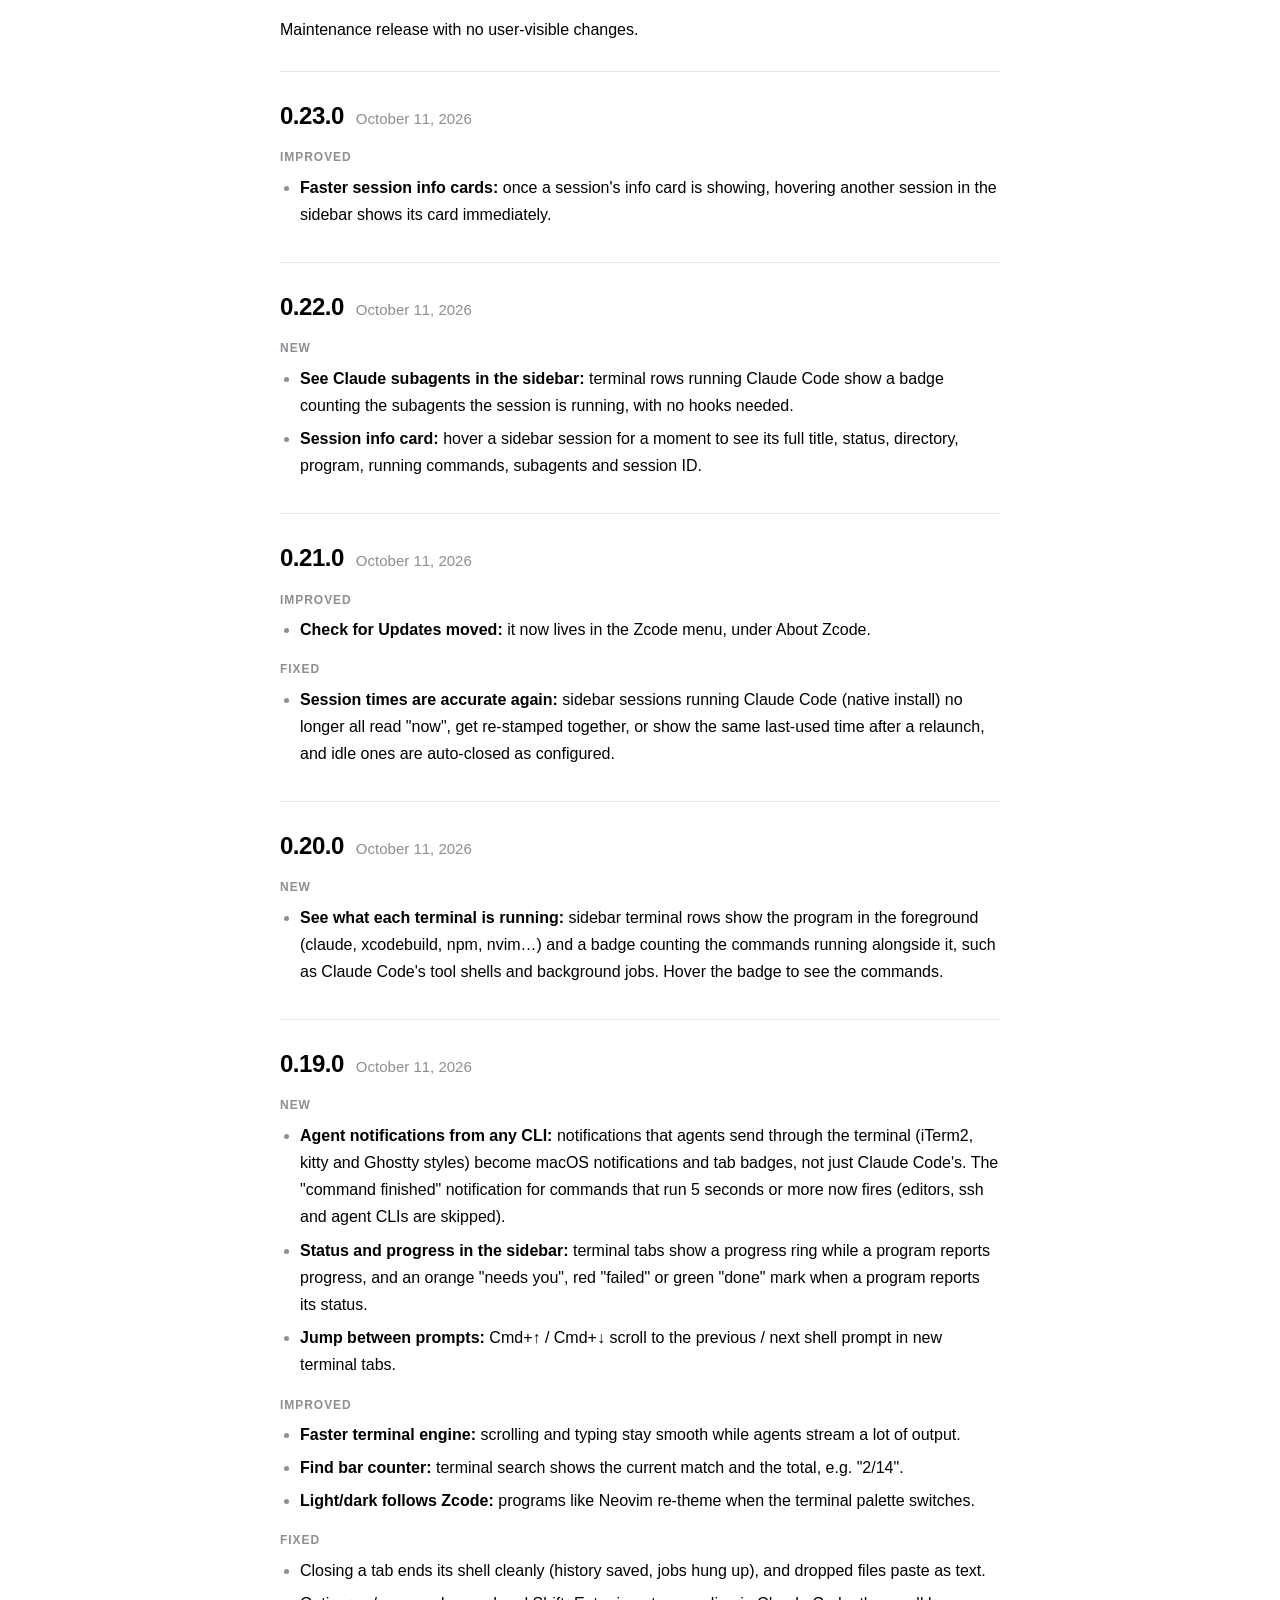
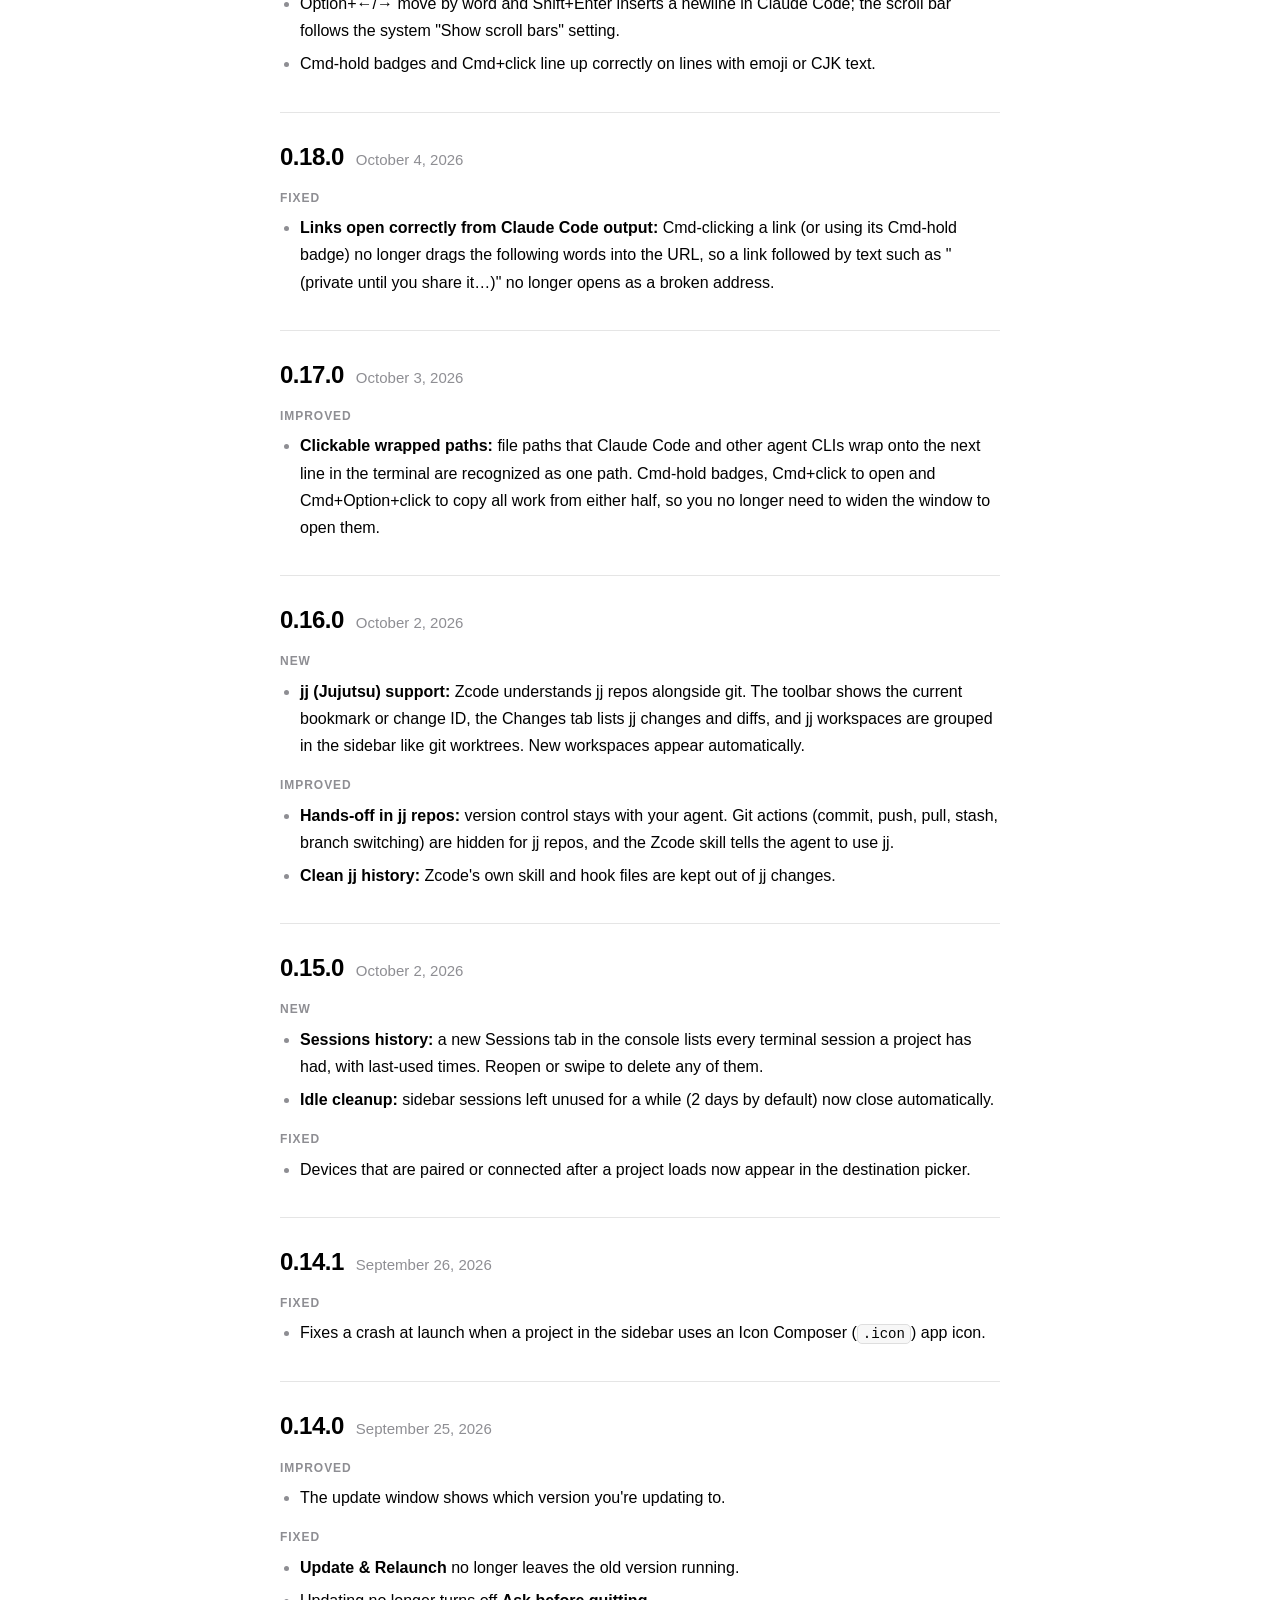
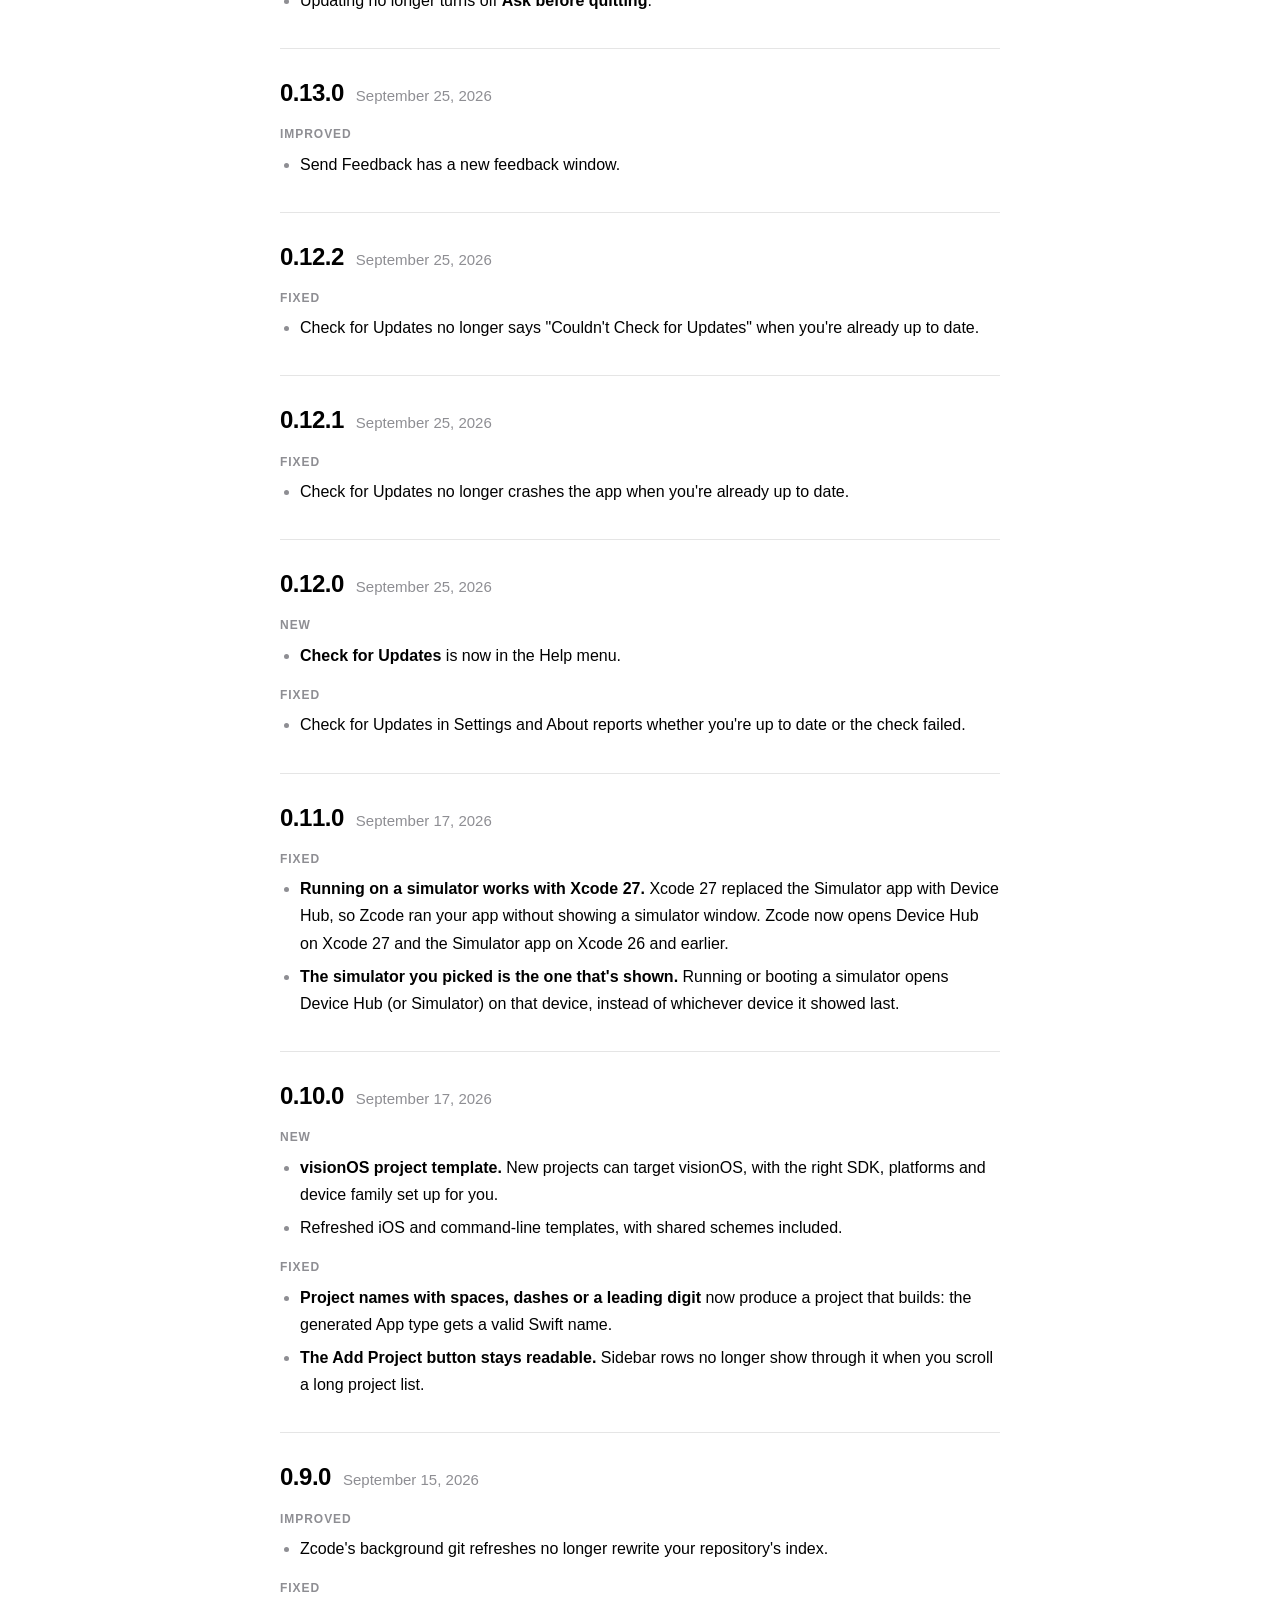
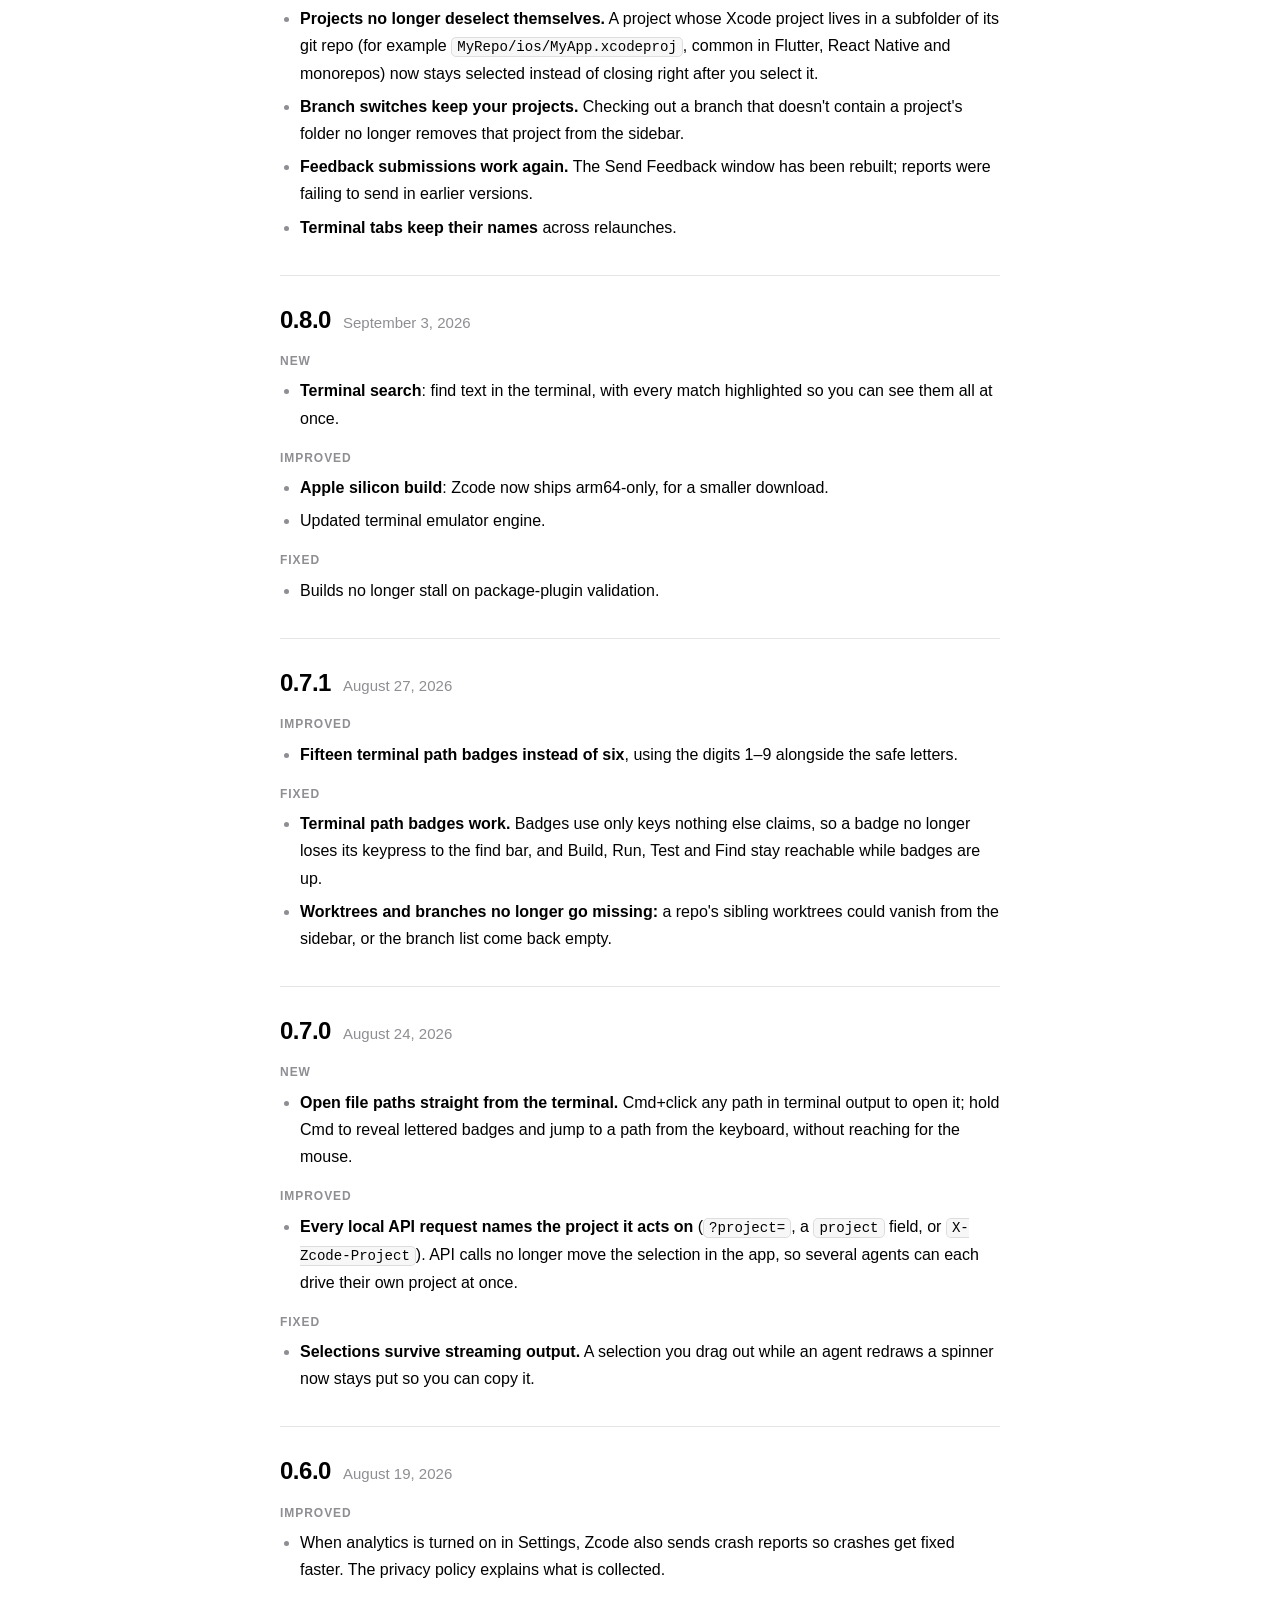
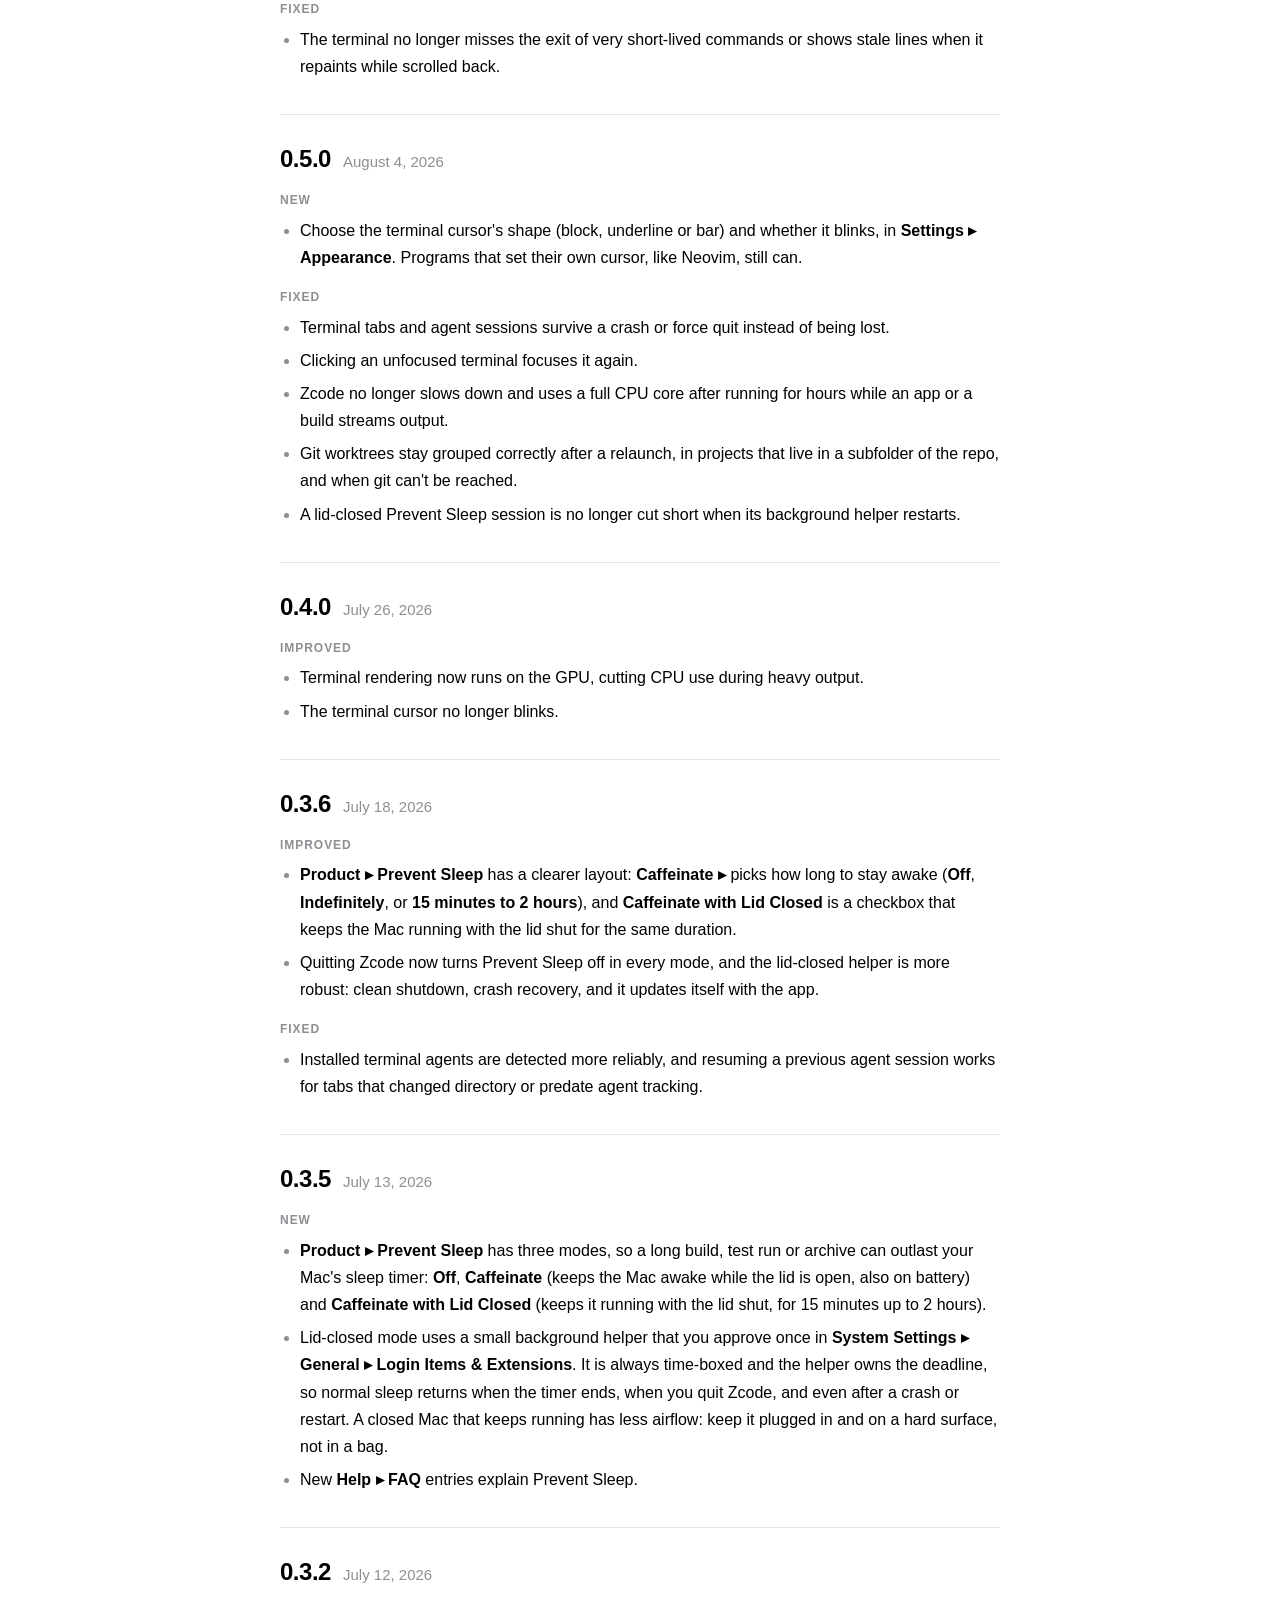
==== commit 8b5e2a7e: "Changelog: Zcode 0.53.0" ====
--- a/changelog.html
+++ b/changelog.html
@@ -76,6 +76,13 @@
         <p class="changelog-back"><a href="index.html">&larr; Zcode</a></p>
         <h1>Changelog</h1>
         <p class="changelog-intro">What's new in every version of Zcode. The app shows the changes since your version when an update is ready.</p>
+<section id="v0.53.0">
+<h2><a href="#v0.53.0">0.53.0</a> <time datetime="2026-11-26">November 26, 2026</time></h2>
+<h3 class="kind-fixed">Fixed</h3>
+<ul>
+<li>Clicking a file link that Antigravity prints in a terminal tab, or one that points at a range of lines like <code>plan.md:7-18</code>, now opens the file instead of showing &quot;Link blocked&quot;.</li>
+</ul>
+</section>
 <section id="v0.52.0">
 <h2><a href="#v0.52.0">0.52.0</a> <time datetime="2026-11-26">November 26, 2026</time></h2>
 <h3 class="kind-fixed">Fixed</h3>
